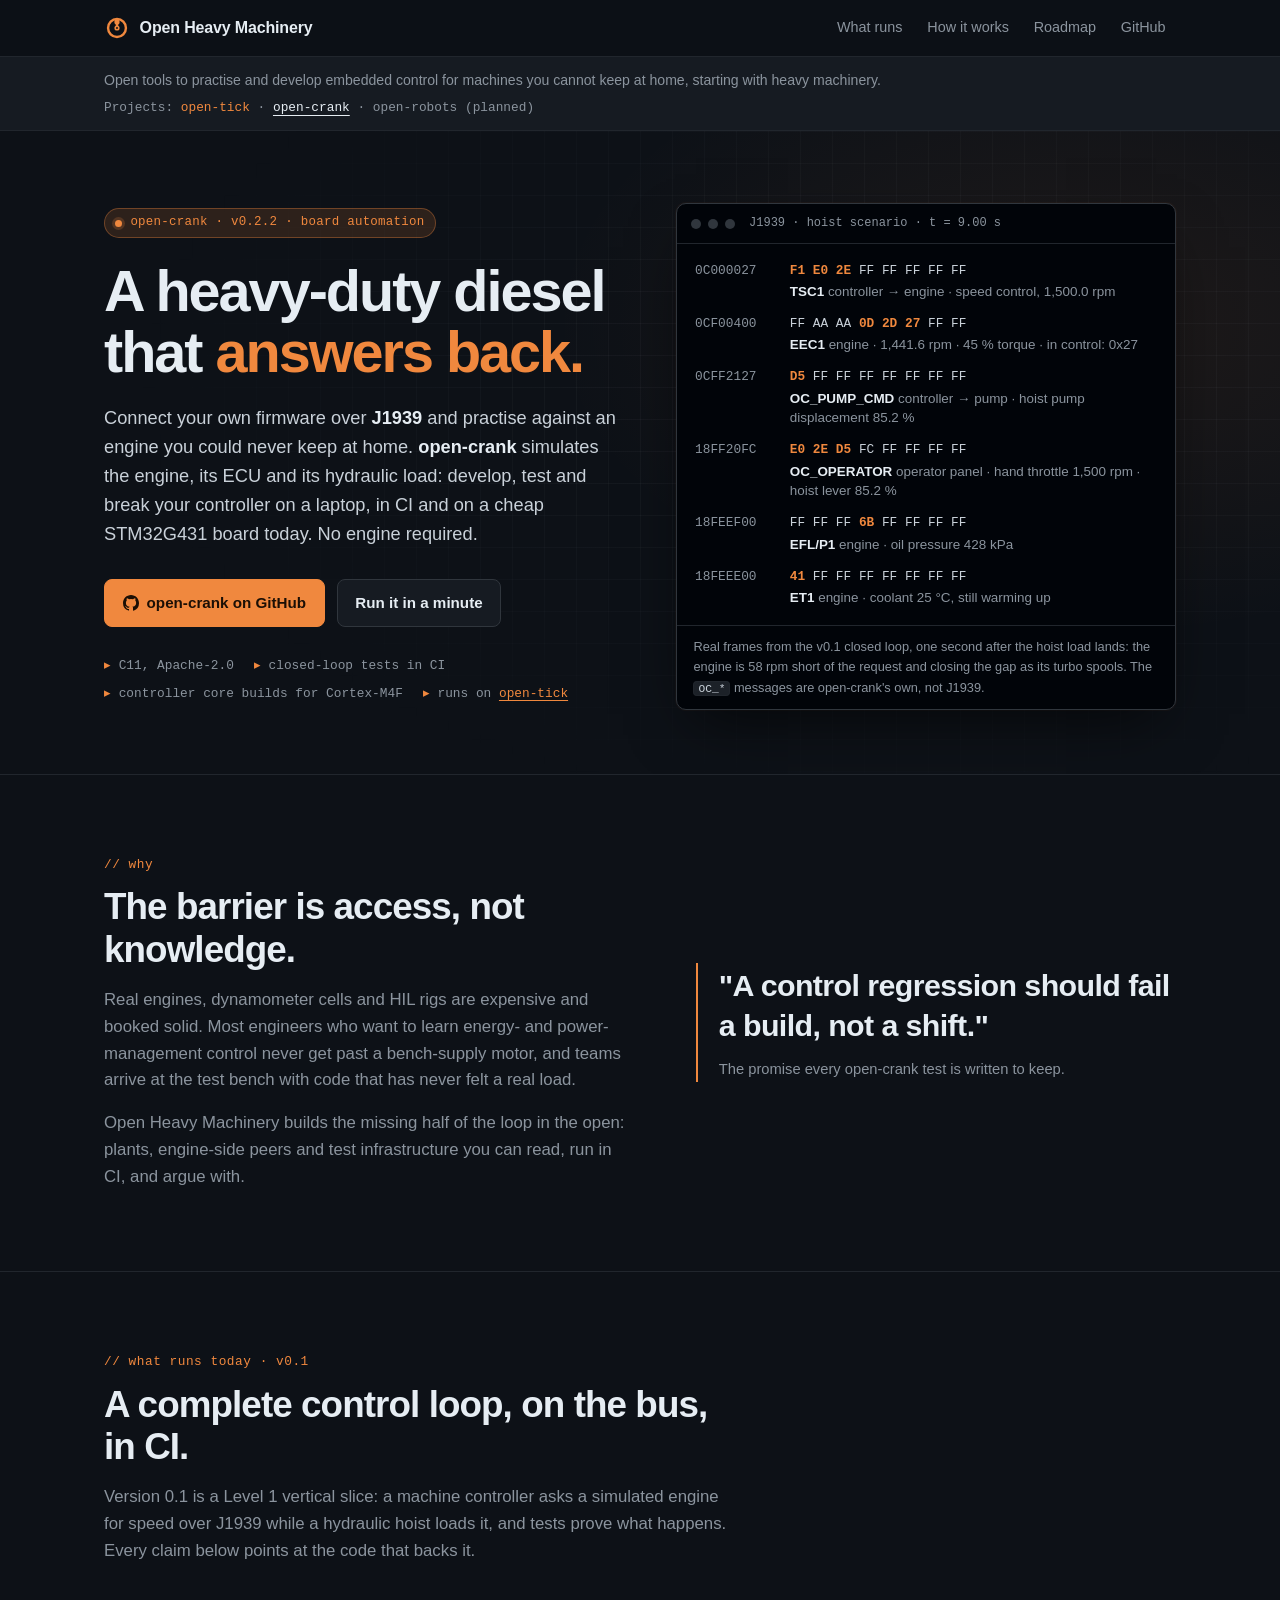
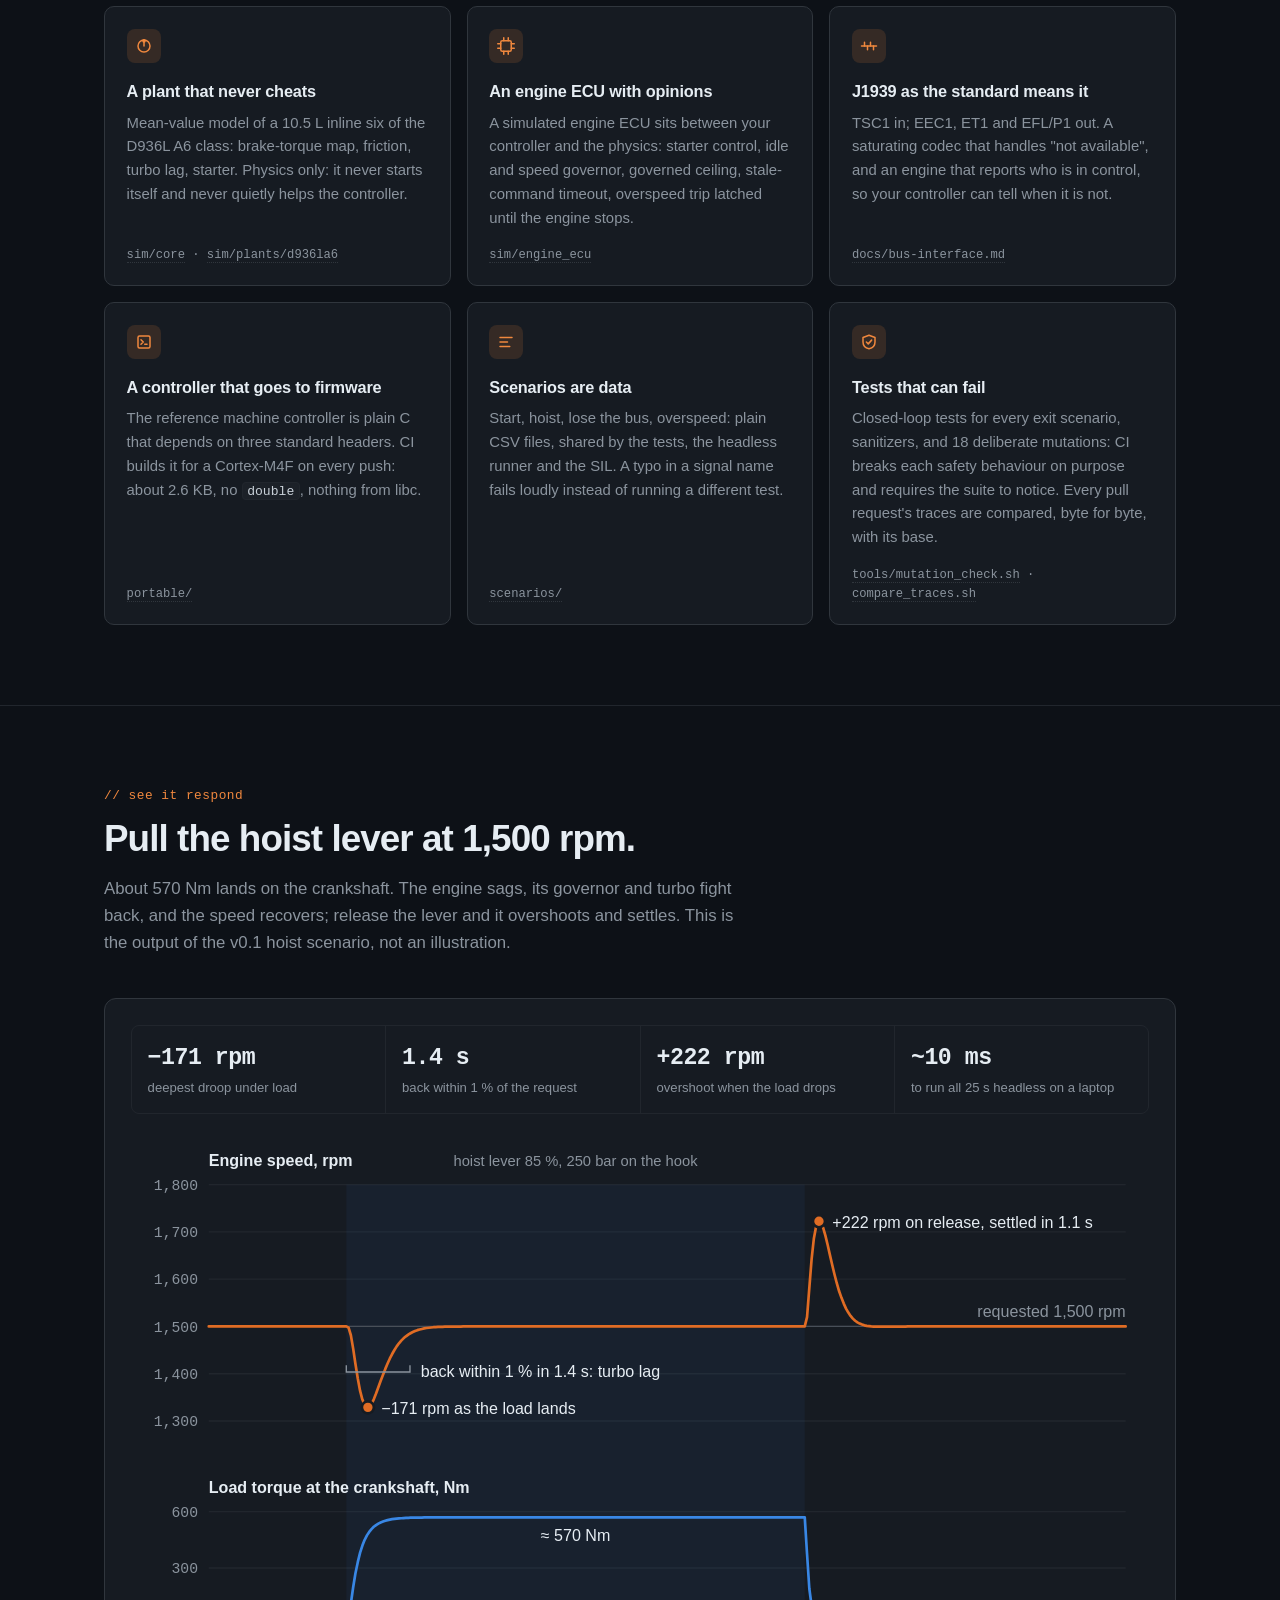
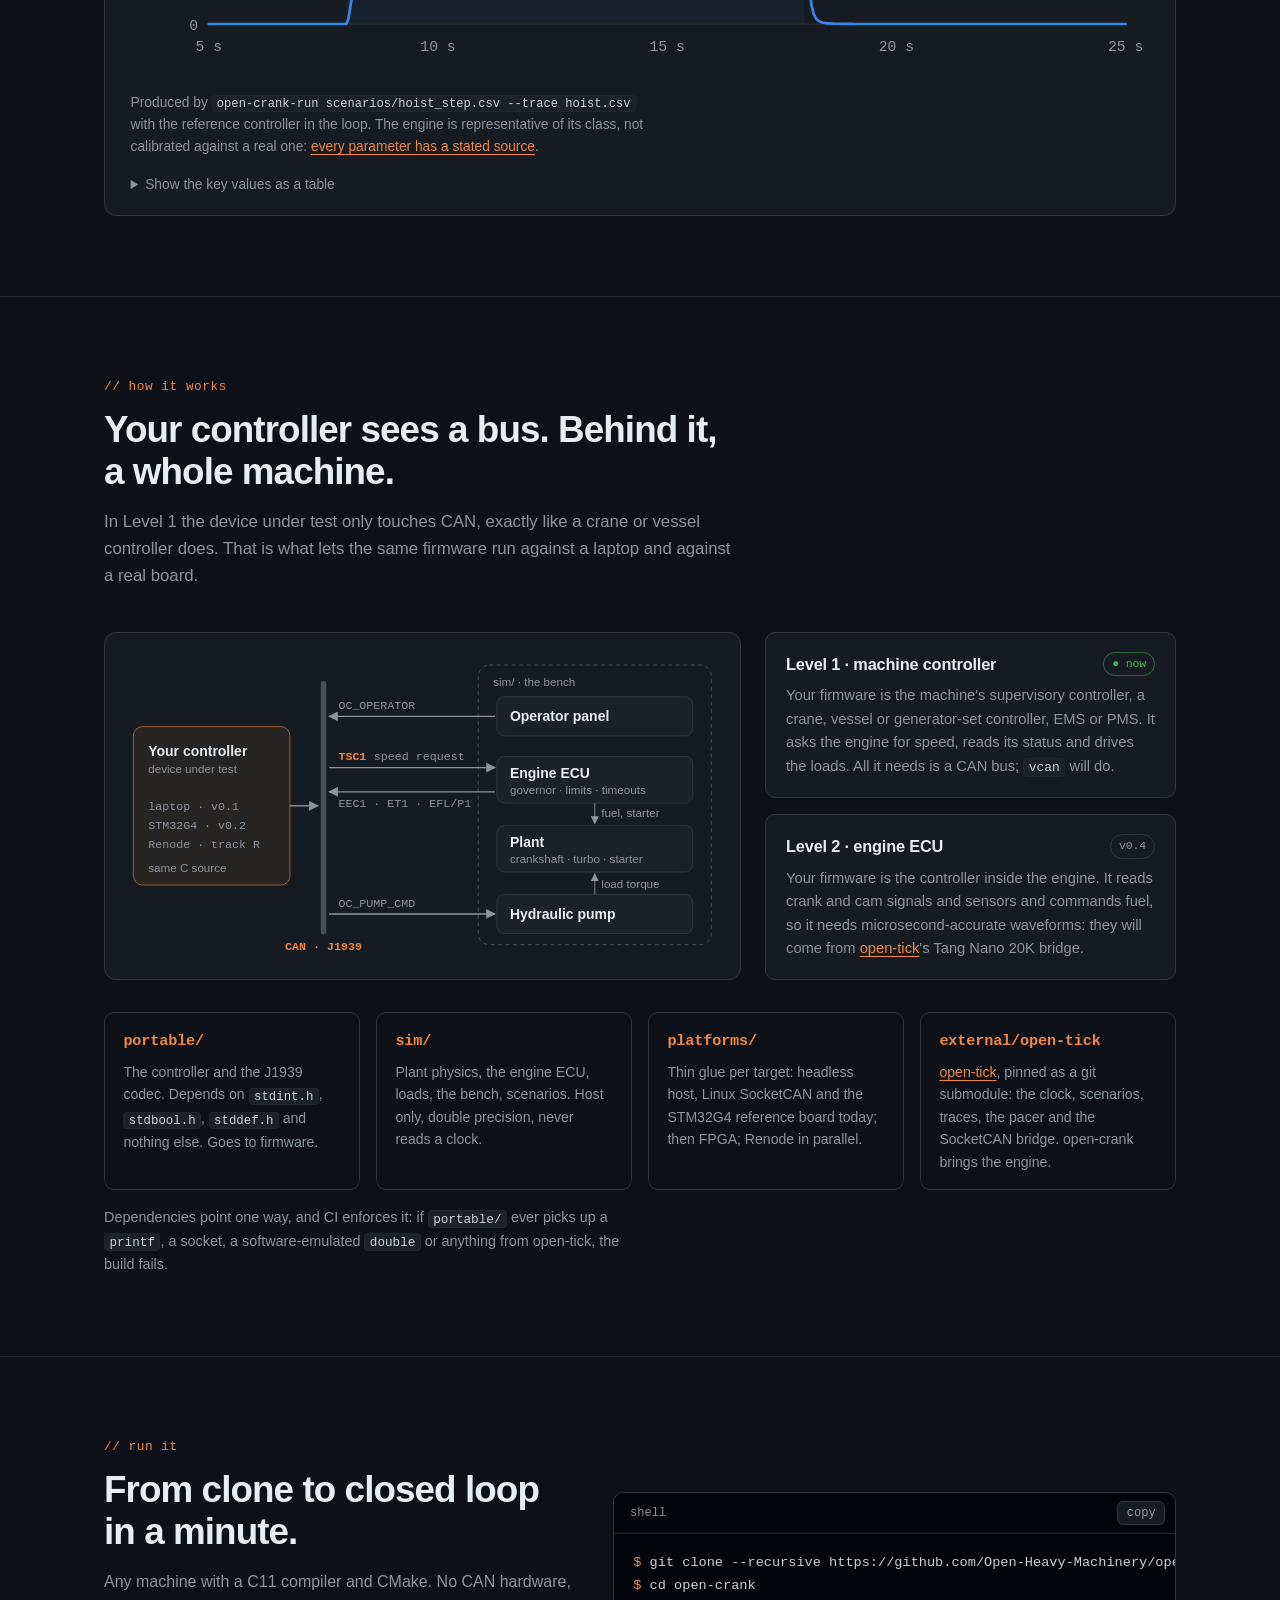
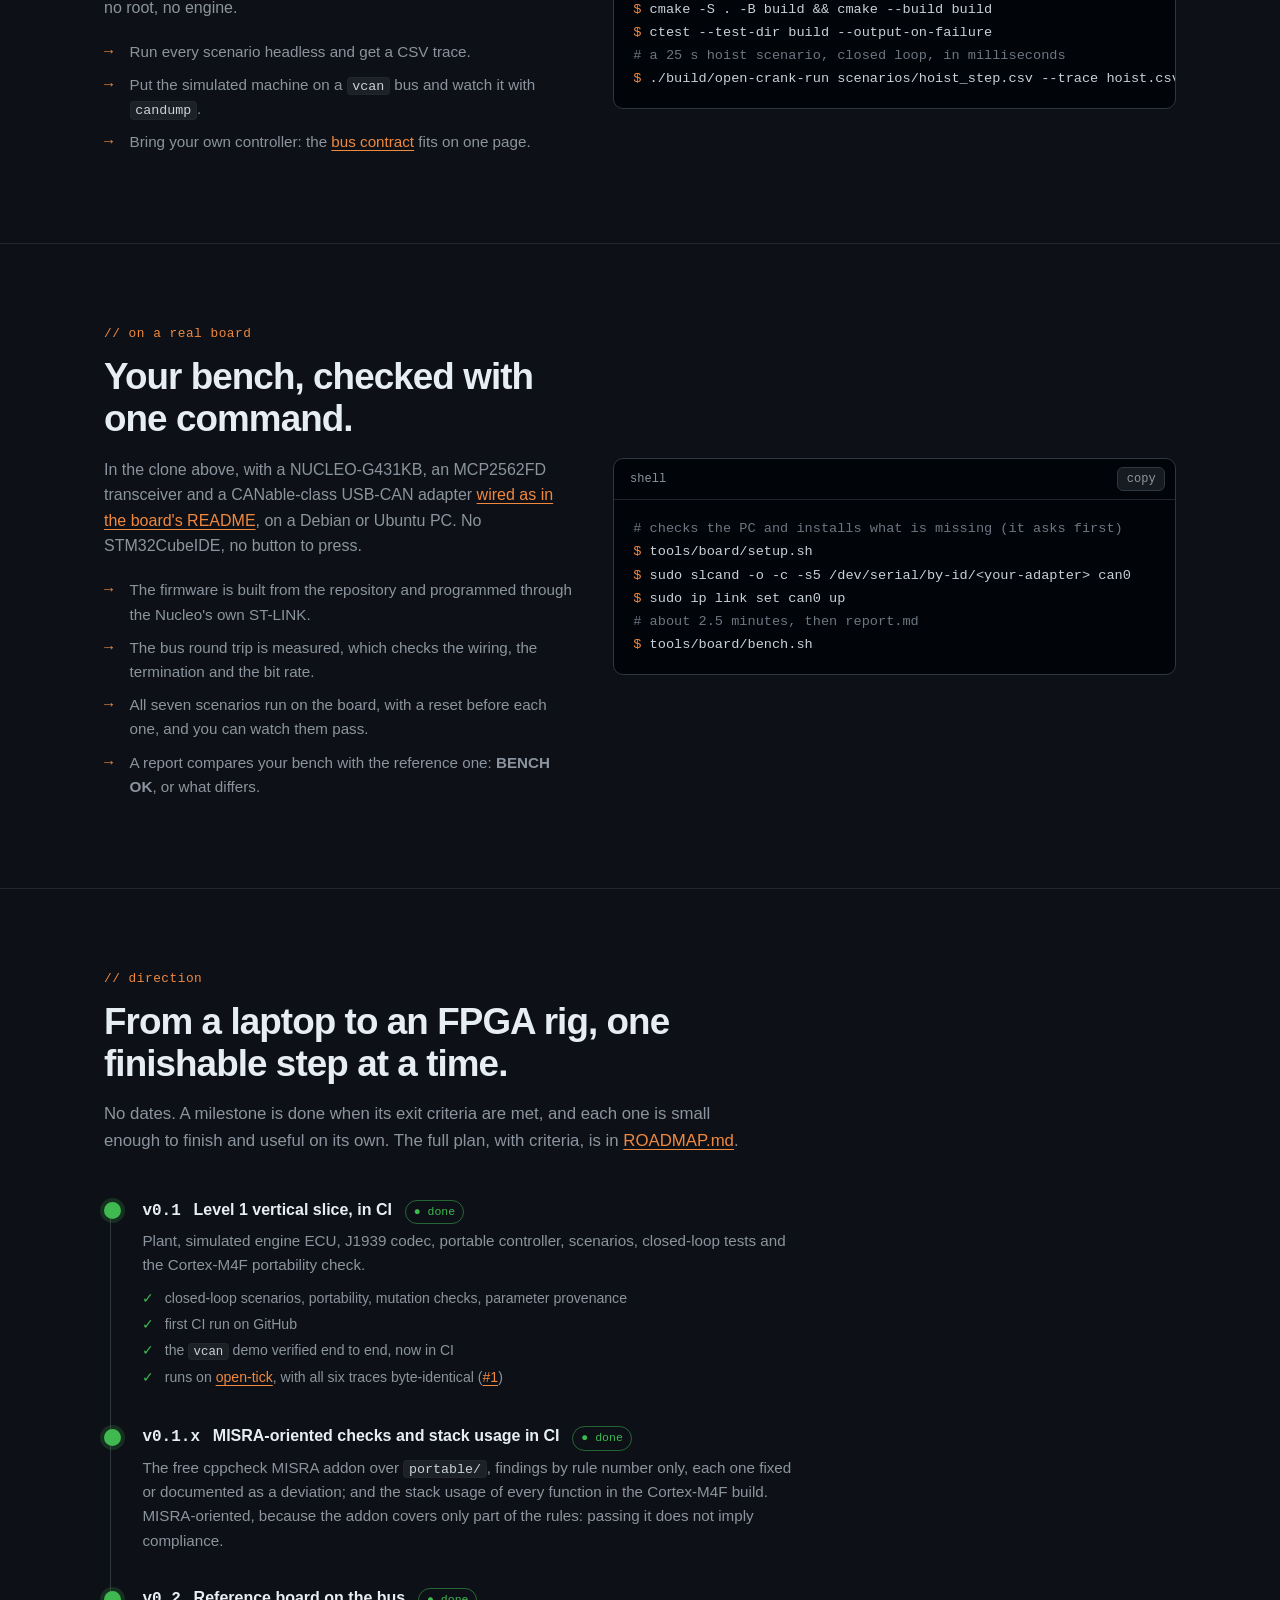
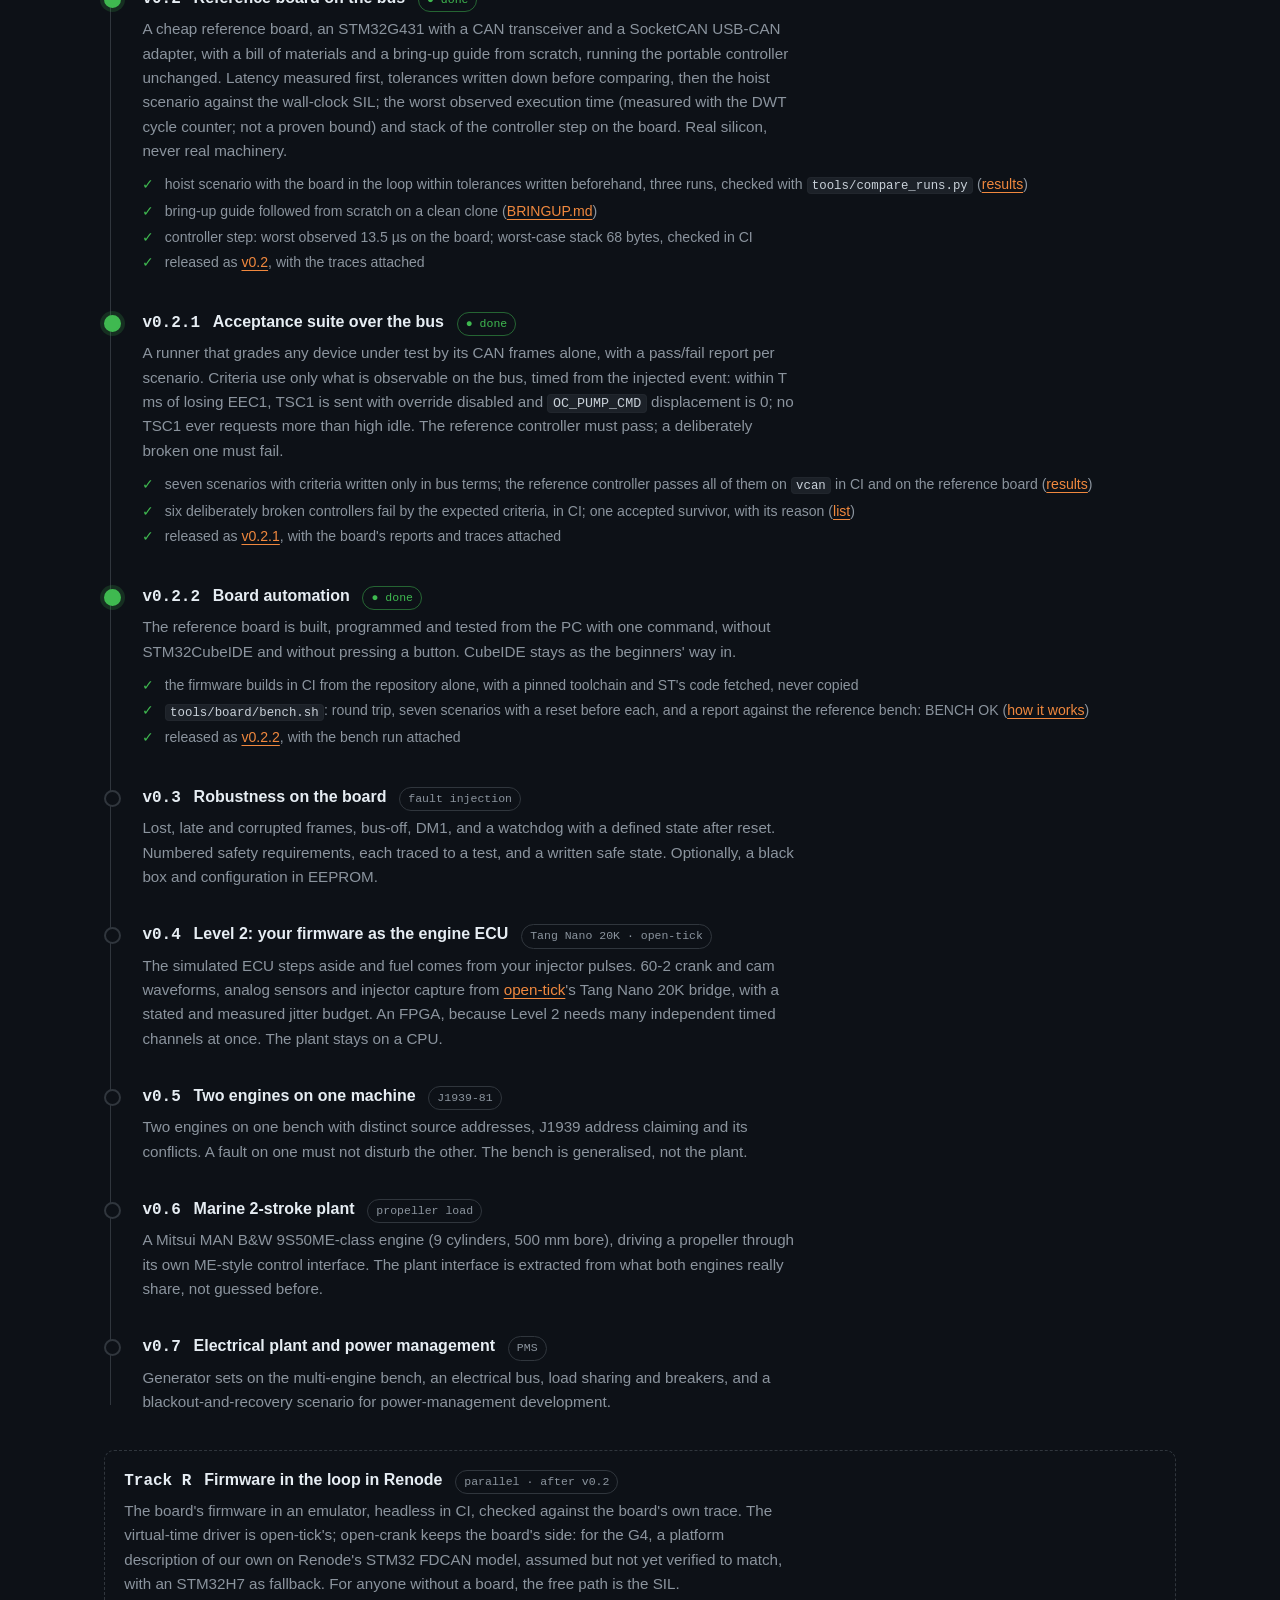
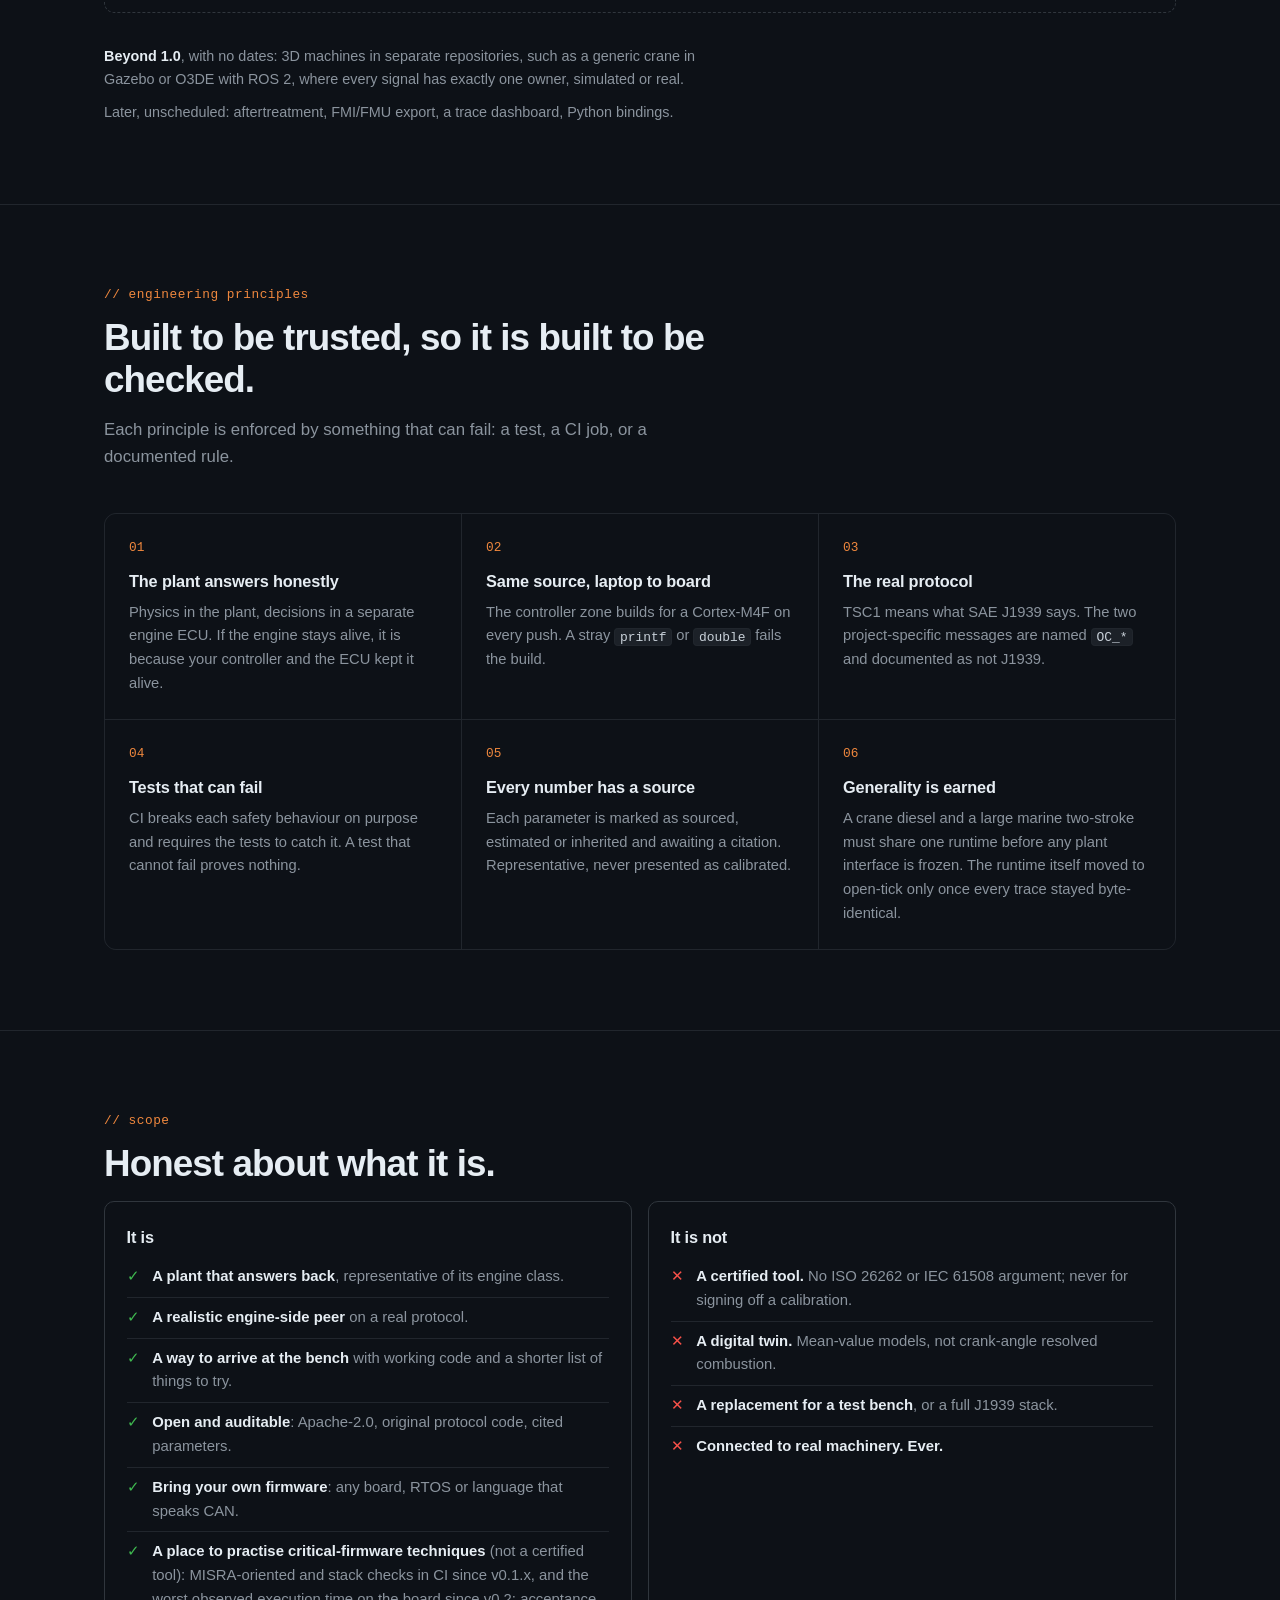
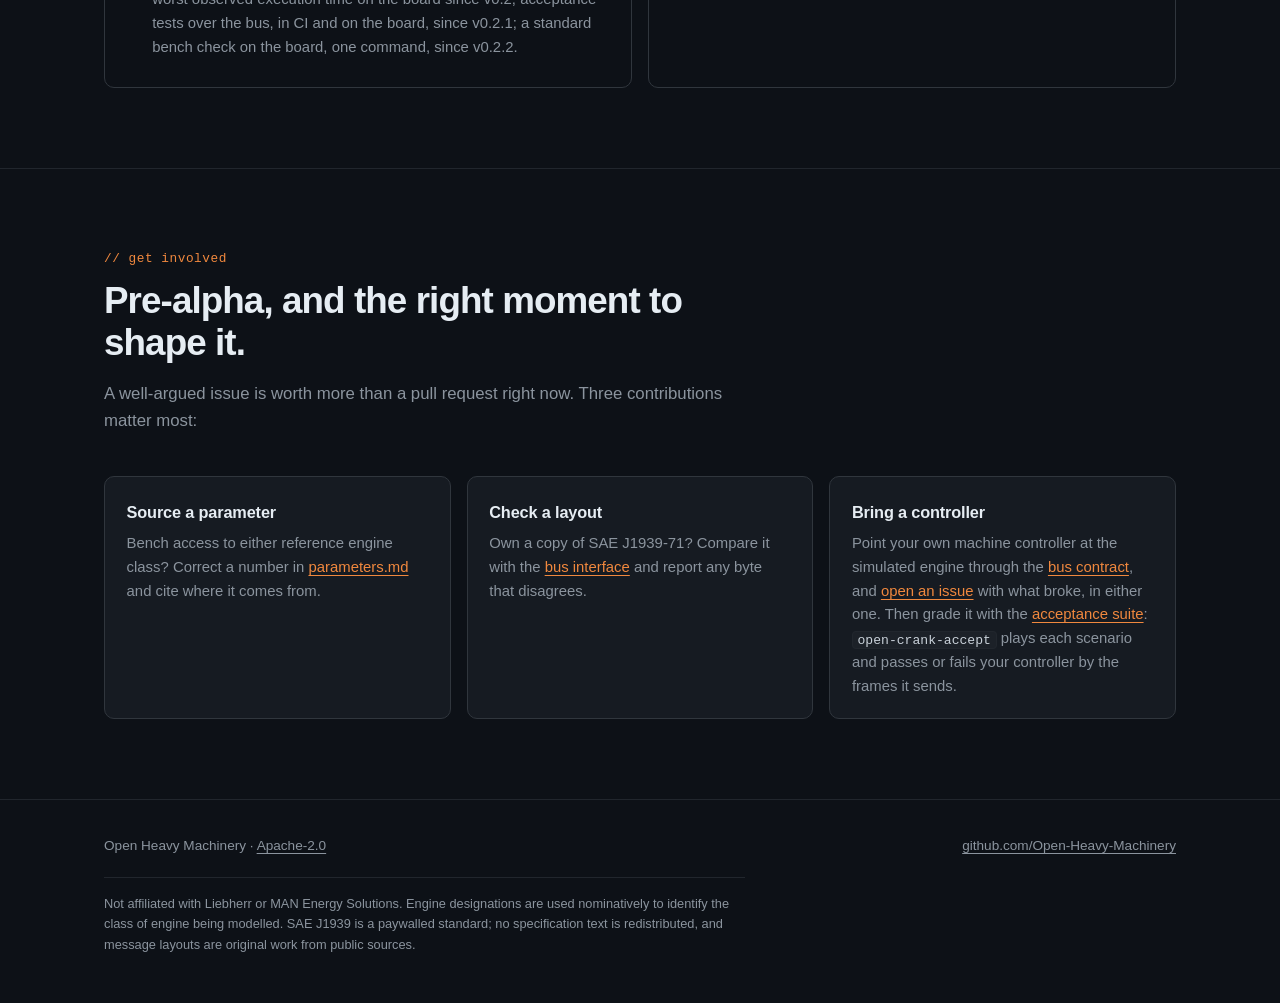
==== open-crank/index.html @ 6a983ccc "open-crank v0.2.2 done: board automation Home: open-crank at v0.2.2 in the board and the family card" ====
<!DOCTYPE html>
<html lang="en">
<head>
  <meta charset="UTF-8">
  <meta name="viewport" content="width=device-width, initial-scale=1.0">
  <meta name="color-scheme" content="dark">
  <title>open-crank · a heavy-duty diesel that answers back · Open Heavy Machinery</title>
  <meta name="description" content="open-crank is a heavy-duty diesel that answers back: connect your own firmware over J1939 and practise against an engine you could never keep at home. It runs on open-tick. Part of Open Heavy Machinery: open tools to practise and develop embedded control for machines you cannot keep at home, starting with heavy machinery.">
  <meta name="theme-color" content="#0d1117">
  <link rel="canonical" href="https://open-heavy-machinery.github.io/open-crank/">
  <link rel="icon" href="data:image/svg+xml,%3Csvg xmlns='http://www.w3.org/2000/svg' viewBox='0 0 32 32'%3E%3Crect width='32' height='32' rx='7' fill='%230d1117'/%3E%3Ccircle cx='16' cy='16' r='10' fill='none' stroke='%23f0883e' stroke-width='3'/%3E%3Ccircle cx='16' cy='9.5' r='3' fill='%23f0883e'/%3E%3Ccircle cx='16' cy='16' r='2' fill='%23f0883e'/%3E%3C/svg%3E">

  <meta property="og:type" content="website">
  <meta property="og:site_name" content="Open Heavy Machinery">
  <meta property="og:url" content="https://open-heavy-machinery.github.io/open-crank/">
  <meta property="og:title" content="open-crank: a heavy-duty diesel that answers back">
  <meta property="og:description" content="Connect your own firmware over J1939 and practise against an engine you could never keep at home. Part of Open Heavy Machinery: open tools to practise and develop embedded control for machines you cannot keep at home, starting with heavy machinery.">
  <meta property="og:image" content="https://open-heavy-machinery.github.io/open-crank/og-card.png">
  <meta property="og:image:width" content="1200">
  <meta property="og:image:height" content="630">
  <meta property="og:image:alt" content="open-crank: engine speed recovering from a hydraulic load step, with J1939 frames">
  <meta name="twitter:card" content="summary_large_image">

  <link rel="stylesheet" href="../assets/site.css">
</head>
<body>
  <a class="skip-link" href="#main">Skip to content</a>

  <header class="topbar">
    <div class="wrap">
      <a class="brand" href="../" aria-label="Open Heavy Machinery, home">
        <svg width="26" height="26" viewBox="0 0 32 32" aria-hidden="true">
          <circle cx="16" cy="16" r="11" fill="none" stroke="#f0883e" stroke-width="3"/>
          <line x1="16" y1="16" x2="16" y2="8.5" stroke="#f0883e" stroke-width="3" stroke-linecap="round"/>
          <circle cx="16" cy="8.5" r="3.2" fill="#f0883e"/>
          <circle cx="16" cy="16" r="2.2" fill="#0d1117" stroke="#f0883e" stroke-width="2"/>
        </svg>
        Open Heavy Machinery
      </a>
      <nav class="topnav" aria-label="Primary">
        <a href="#today">What runs</a>
        <a href="#how">How it works</a>
        <a href="#roadmap">Roadmap</a>
        <a class="gh" href="https://github.com/Open-Heavy-Machinery/open-crank">GitHub</a>
      </nav>
    </div>
  </header>

  <main id="main">
    <div class="org">
      <div class="wrap">
        <p>Open tools to practise and develop embedded control for machines you cannot keep at home, starting with heavy machinery.</p>
        <p class="projects">Projects: <a href="../open-tick/">open-tick</a> · <a href="./" aria-current="page">open-crank</a> · <span class="soon">open-robots (planned)</span></p>
      </div>
    </div>

    <div class="hero" id="top">
      <div class="wrap">
        <div>
          <div class="eyebrow"><span class="dot" aria-hidden="true"></span>open-crank · v0.2.2<span class="long"> · board automation</span></div>
          <h1>A heavy-duty diesel that <em>answers back.</em></h1>
          <p class="lede">
            Connect your own firmware over <strong>J1939</strong> and practise against an engine you could never keep at home. <strong>open-crank</strong> simulates the engine, its ECU and its hydraulic load: develop, test and break your controller on a laptop, in CI and on a cheap STM32G431 board today. No engine required.
          </p>
          <div class="cta">
            <a class="btn primary" href="https://github.com/Open-Heavy-Machinery/open-crank">
              <svg width="16" height="16" viewBox="0 0 16 16" aria-hidden="true" fill="currentColor"><path d="M8 0C3.58 0 0 3.58 0 8a8 8 0 0 0 5.47 7.59c.4.07.55-.17.55-.38v-1.33c-2.23.48-2.7-1.07-2.7-1.07-.36-.93-.89-1.17-.89-1.17-.73-.5.06-.49.06-.49.8.06 1.23.83 1.23.83.72 1.23 1.88.87 2.34.67.07-.52.28-.87.5-1.07-1.78-.2-3.64-.89-3.64-3.95 0-.87.31-1.59.82-2.15-.08-.2-.36-1.02.08-2.12 0 0 .67-.21 2.2.82a7.6 7.6 0 0 1 4 0c1.53-1.04 2.2-.82 2.2-.82.44 1.1.16 1.92.08 2.12.51.56.82 1.27.82 2.15 0 3.07-1.87 3.75-3.65 3.95.29.25.54.73.54 1.48v2.19c0 .21.15.46.55.38A8 8 0 0 0 16 8c0-4.42-3.58-8-8-8Z"/></svg>
              open-crank on GitHub
            </a>
            <a class="btn" href="#start">Run it in a minute</a>
          </div>
          <ul class="facts" aria-label="Key facts">
            <li>C11, Apache-2.0</li>
            <li>closed-loop tests in CI</li>
            <li>controller core builds for Cortex-M4F</li>
            <li>runs on <a href="../open-tick/">open-tick</a></li>
          </ul>
        </div>

        <figure class="term" aria-labelledby="frames-caption">
          <div class="term-bar" aria-hidden="true"><i></i><i></i><i></i><span>J1939 · hoist scenario · t = 9.00 s</span></div>
          <ol class="frames">
            <li><span class="id">0C000027</span><span class="bytes"><b>F1 E0 2E</b> FF FF FF FF FF</span><span class="msg">TSC1 <span class="dir">controller → engine</span><small>speed control, 1,500.0 rpm</small></span></li>
            <li><span class="id">0CF00400</span><span class="bytes">FF AA AA <b>0D 2D 27</b> FF FF</span><span class="msg">EEC1 <span class="dir">engine</span><small>1,441.6 rpm · 45 % torque · in control: 0x27</small></span></li>
            <li><span class="id">0CFF2127</span><span class="bytes"><b>D5</b> FF FF FF FF FF FF FF</span><span class="msg">OC_PUMP_CMD <span class="dir">controller → pump</span><small>hoist pump displacement 85.2 %</small></span></li>
            <li><span class="id">18FF20FC</span><span class="bytes"><b>E0 2E D5</b> FC FF FF FF FF</span><span class="msg">OC_OPERATOR <span class="dir">operator panel</span><small>hand throttle 1,500 rpm · hoist lever 85.2 %</small></span></li>
            <li><span class="id">18FEEF00</span><span class="bytes">FF FF FF <b>6B</b> FF FF FF FF</span><span class="msg">EFL/P1 <span class="dir">engine</span><small>oil pressure 428 kPa</small></span></li>
            <li><span class="id">18FEEE00</span><span class="bytes"><b>41</b> FF FF FF FF FF FF FF</span><span class="msg">ET1 <span class="dir">engine</span><small>coolant 25 °C, still warming up</small></span></li>
          </ol>
          <figcaption class="term-foot" id="frames-caption">Real frames from the v0.1 closed loop, one second after the hoist load lands: the engine is 58 rpm short of the request and closing the gap as its turbo spools. The <code>OC_*</code> messages are open-crank's own, not J1939.</figcaption>
        </figure>
      </div>
    </div>

    <section aria-labelledby="why-h">
      <div class="wrap why">
        <div>
          <div class="kicker">// why</div>
          <h2 id="why-h">The barrier is access, not knowledge.</h2>
          <p>Real engines, dynamometer cells and HIL rigs are expensive and booked solid. Most engineers who want to learn energy- and power-management control never get past a bench-supply motor, and teams arrive at the test bench with code that has never felt a real load.</p>
          <p>Open Heavy Machinery builds the missing half of the loop in the open: plants, engine-side peers and test infrastructure you can read, run in CI, and argue with.</p>
        </div>
        <p class="quote">"A control regression should fail a build, not a shift."<small>The promise every open-crank test is written to keep.</small></p>
      </div>
    </section>

    <section id="today" aria-labelledby="today-h">
      <div class="wrap">
        <div class="kicker">// what runs today · v0.1</div>
        <h2 id="today-h">A complete control loop, on the bus, in CI.</h2>
        <p class="intro">Version 0.1 is a Level 1 vertical slice: a machine controller asks a simulated engine for speed over J1939 while a hydraulic hoist loads it, and tests prove what happens. Every claim below points at the code that backs it.</p>
        <div class="grid">
          <article class="card">
            <div class="ico" aria-hidden="true"><svg width="18" height="18" viewBox="0 0 24 24" fill="none" stroke="currentColor" stroke-width="2" stroke-linecap="round"><circle cx="12" cy="12" r="8"/><path d="M12 12V5"/><circle cx="12" cy="5" r="1.5" fill="currentColor"/></svg></div>
            <h3>A plant that never cheats</h3>
            <p>Mean-value model of a 10.5 L inline six of the D936L A6 class: brake-torque map, friction, turbo lag, starter. Physics only: it never starts itself and never quietly helps the controller.</p>
            <div class="where"><a href="https://github.com/Open-Heavy-Machinery/open-crank/tree/main/sim/core">sim/core</a> · <a href="https://github.com/Open-Heavy-Machinery/open-crank/tree/main/sim/plants/d936la6">sim/plants/d936la6</a></div>
          </article>
          <article class="card">
            <div class="ico" aria-hidden="true"><svg width="18" height="18" viewBox="0 0 24 24" fill="none" stroke="currentColor" stroke-width="2" stroke-linecap="round"><rect x="5" y="5" width="14" height="14" rx="2"/><path d="M9 1v4M15 1v4M9 19v4M15 19v4M1 9h4M1 15h4M19 9h4M19 15h4"/></svg></div>
            <h3>An engine ECU with opinions</h3>
            <p>A simulated engine ECU sits between your controller and the physics: starter control, idle and speed governor, governed ceiling, stale-command timeout, overspeed trip latched until the engine stops.</p>
            <div class="where"><a href="https://github.com/Open-Heavy-Machinery/open-crank/tree/main/sim/engine_ecu">sim/engine_ecu</a></div>
          </article>
          <article class="card">
            <div class="ico" aria-hidden="true"><svg width="18" height="18" viewBox="0 0 24 24" fill="none" stroke="currentColor" stroke-width="2" stroke-linecap="round"><path d="M2 12h20"/><path d="M6 12V7M10 12v5M14 12V7M18 12v5"/></svg></div>
            <h3>J1939 as the standard means it</h3>
            <p>TSC1 in; EEC1, ET1 and EFL/P1 out. A saturating codec that handles "not available", and an engine that reports who is in control, so your controller can tell when it is not.</p>
            <div class="where"><a href="https://github.com/Open-Heavy-Machinery/open-crank/blob/main/docs/bus-interface.md">docs/bus-interface.md</a></div>
          </article>
          <article class="card">
            <div class="ico" aria-hidden="true"><svg width="18" height="18" viewBox="0 0 24 24" fill="none" stroke="currentColor" stroke-width="2" stroke-linecap="round" stroke-linejoin="round"><rect x="4" y="4" width="16" height="16" rx="2"/><path d="M8 9l3 3-3 3M13 15h3"/></svg></div>
            <h3>A controller that goes to firmware</h3>
            <p>The reference machine controller is plain C that depends on three standard headers. CI builds it for a Cortex-M4F on every push: about 2.6 KB, no <code>double</code>, nothing from libc.</p>
            <div class="where"><a href="https://github.com/Open-Heavy-Machinery/open-crank/tree/main/portable">portable/</a></div>
          </article>
          <article class="card">
            <div class="ico" aria-hidden="true"><svg width="18" height="18" viewBox="0 0 24 24" fill="none" stroke="currentColor" stroke-width="2" stroke-linecap="round"><path d="M4 6h16M4 12h10M4 18h13"/></svg></div>
            <h3>Scenarios are data</h3>
            <p>Start, hoist, lose the bus, overspeed: plain CSV files, shared by the tests, the headless runner and the SIL. A typo in a signal name fails loudly instead of running a different test.</p>
            <div class="where"><a href="https://github.com/Open-Heavy-Machinery/open-crank/tree/main/scenarios">scenarios/</a></div>
          </article>
          <article class="card">
            <div class="ico" aria-hidden="true"><svg width="18" height="18" viewBox="0 0 24 24" fill="none" stroke="currentColor" stroke-width="2" stroke-linecap="round" stroke-linejoin="round"><path d="M12 3l8 3v6c0 4.5-3.4 8-8 9-4.6-1-8-4.5-8-9V6z"/><path d="M8.5 12l2.5 2.5 4.5-5"/></svg></div>
            <h3>Tests that can fail</h3>
            <p>Closed-loop tests for every exit scenario, sanitizers, and 18 deliberate mutations: CI breaks each safety behaviour on purpose and requires the suite to notice. Every pull request's traces are compared, byte for byte, with its base.</p>
            <div class="where"><a href="https://github.com/Open-Heavy-Machinery/open-crank/blob/main/tools/mutation_check.sh">tools/mutation_check.sh</a> · <a href="https://github.com/Open-Heavy-Machinery/open-crank/blob/main/tools/compare_traces.sh">compare_traces.sh</a></div>
          </article>
        </div>
      </div>
    </section>

    <section aria-labelledby="respond-h">
      <div class="wrap">
        <div class="kicker">// see it respond</div>
        <h2 id="respond-h">Pull the hoist lever at 1,500 rpm.</h2>
        <p class="intro">About 570 Nm lands on the crankshaft. The engine sags, its governor and turbo fight back, and the speed recovers; release the lever and it overshoots and settles. This is the output of the v0.1 hoist scenario, not an illustration.</p>
        <div class="figure">
          <div class="stats">
            <div class="stat"><div class="value">−171 rpm</div><div class="label">deepest droop under load</div></div>
            <div class="stat"><div class="value">1.4 s</div><div class="label">back within 1 % of the request</div></div>
            <div class="stat"><div class="value">+222 rpm</div><div class="label">overshoot when the load drops</div></div>
            <div class="stat"><div class="value">~10 ms</div><div class="label">to run all 25 s headless on a laptop</div></div>
          </div>
          <p class="scroll-hint" aria-hidden="true">Swipe the chart sideways to see all of it.</p>
          <div class="chart" id="chart">
            <svg class="chart-svg" viewBox="0 0 760 400" role="img" aria-labelledby="chart-title chart-desc">
            <title id="chart-title">Engine speed and load torque during a hydraulic load step</title>
            <desc id="chart-desc">At 8 s the hoist takes about 570 Nm. Speed drops from 1500 to 1329 rpm, is back within 1 % 1.4 s after the step, and holds 1500 rpm. At 18 s the load is released: speed overshoots to 1722 rpm and is back within 1 % after 1.1 s.</desc>
            <line class="grid" x1="58" x2="742" y1="210.4" y2="210.4"/>
            <text class="tick" x="50" y="214.4" text-anchor="end">1,300</text>
            <line class="grid" x1="58" x2="742" y1="175.1" y2="175.1"/>
            <text class="tick" x="50" y="179.1" text-anchor="end">1,400</text>
            <line class="grid" x1="58" x2="742" y1="139.8" y2="139.8"/>
            <text class="tick" x="50" y="143.8" text-anchor="end">1,500</text>
            <line class="grid" x1="58" x2="742" y1="104.5" y2="104.5"/>
            <text class="tick" x="50" y="108.5" text-anchor="end">1,600</text>
            <line class="grid" x1="58" x2="742" y1="69.3" y2="69.3"/>
            <text class="tick" x="50" y="73.3" text-anchor="end">1,700</text>
            <line class="grid" x1="58" x2="742" y1="34.0" y2="34.0"/>
            <text class="tick" x="50" y="38.0" text-anchor="end">1,800</text>
            <line class="grid" x1="58" x2="742" y1="362.0" y2="362.0"/>
            <text class="tick" x="50" y="366.0" text-anchor="end">0</text>
            <line class="grid" x1="58" x2="742" y1="320.0" y2="320.0"/>
            <text class="tick" x="50" y="324.0" text-anchor="end">300</text>
            <line class="grid" x1="58" x2="742" y1="278.0" y2="278.0"/>
            <text class="tick" x="50" y="282.0" text-anchor="end">600</text>
            <text class="tick" x="58.0" y="382" text-anchor="middle">5 s</text>
            <text class="tick" x="229.0" y="382" text-anchor="middle">10 s</text>
            <text class="tick" x="400.0" y="382" text-anchor="middle">15 s</text>
            <text class="tick" x="571.0" y="382" text-anchor="middle">20 s</text>
            <text class="tick" x="742.0" y="382" text-anchor="middle">25 s</text>
            <rect class="band" x="160.6" y="34" width="342.0" height="328"/>
            <text class="panel-title" x="58" y="20">Engine speed, rpm</text>
            <text class="panel-title" x="58" y="264">Load torque at the crankshaft, Nm</text>
            <text class="band-label" x="331.6" y="20" text-anchor="middle">hoist lever 85 %, 250 bar on the hook</text>
            <line class="ref" x1="58" x2="742" y1="139.8" y2="139.8"/>
            <path class="line line-speed" d="M58.0,139.8 L59.7,139.8 L61.4,139.8 L63.1,139.8 L64.8,139.8 L66.5,139.8 L68.3,139.8 L70.0,139.8 L71.7,139.8 L73.4,139.8 L75.1,139.8 L76.8,139.8 L78.5,139.8 L80.2,139.8 L81.9,139.8 L83.7,139.8 L85.4,139.8 L87.1,139.8 L88.8,139.8 L90.5,139.8 L92.2,139.8 L93.9,139.8 L95.6,139.8 L97.3,139.8 L99.0,139.8 L100.8,139.8 L102.5,139.8 L104.2,139.8 L105.9,139.8 L107.6,139.8 L109.3,139.8 L111.0,139.8 L112.7,139.8 L114.4,139.8 L116.1,139.8 L117.8,139.8 L119.6,139.8 L121.3,139.8 L123.0,139.8 L124.7,139.8 L126.4,139.8 L128.1,139.8 L129.8,139.8 L131.5,139.8 L133.2,139.8 L134.9,139.8 L136.7,139.8 L138.4,139.8 L140.1,139.8 L141.8,139.8 L143.5,139.8 L145.2,139.8 L146.9,139.8 L148.6,139.8 L150.3,139.8 L152.1,139.8 L153.8,139.8 L155.5,139.8 L157.2,139.8 L158.9,139.8 L160.6,139.8 L162.3,140.7 L164.0,146.4 L165.7,156.2 L167.4,167.7 L169.2,178.8 L170.9,187.9 L172.6,194.4 L174.3,198.4 L176.0,200.1 L177.7,199.8 L179.4,197.7 L181.1,194.2 L182.8,189.9 L184.5,185.2 L186.2,180.5 L188.0,175.9 L189.7,171.5 L191.4,167.5 L193.1,163.7 L194.8,160.4 L196.5,157.4 L198.2,154.7 L199.9,152.4 L201.6,150.4 L203.3,148.7 L205.1,147.2 L206.8,145.9 L208.5,144.9 L210.2,144.0 L211.9,143.2 L213.6,142.6 L215.3,142.1 L217.0,141.7 L218.7,141.3 L220.4,141.0 L222.2,140.8 L223.9,140.6 L225.6,140.4 L227.3,140.3 L229.0,140.2 L230.7,140.1 L232.4,140.1 L234.1,140.0 L235.8,140.0 L237.6,139.9 L239.3,139.9 L241.0,139.9 L242.7,139.9 L244.4,139.9 L246.1,139.9 L247.8,139.8 L249.5,139.8 L251.2,139.8 L252.9,139.8 L254.6,139.8 L256.4,139.8 L258.1,139.8 L259.8,139.8 L261.5,139.8 L263.2,139.8 L264.9,139.8 L266.6,139.8 L268.3,139.8 L270.0,139.8 L271.8,139.8 L273.5,139.8 L275.2,139.8 L276.9,139.8 L278.6,139.8 L280.3,139.8 L282.0,139.8 L283.7,139.8 L285.4,139.8 L287.1,139.8 L288.9,139.8 L290.6,139.8 L292.3,139.8 L294.0,139.8 L295.7,139.8 L297.4,139.8 L299.1,139.8 L300.8,139.8 L302.5,139.8 L304.2,139.8 L305.9,139.8 L307.7,139.8 L309.4,139.8 L311.1,139.8 L312.8,139.8 L314.5,139.8 L316.2,139.8 L317.9,139.8 L319.6,139.8 L321.3,139.8 L323.1,139.8 L324.8,139.8 L326.5,139.8 L328.2,139.8 L329.9,139.8 L331.6,139.8 L333.3,139.8 L335.0,139.8 L336.7,139.8 L338.4,139.8 L340.1,139.8 L341.9,139.8 L343.6,139.8 L345.3,139.8 L347.0,139.8 L348.7,139.8 L350.4,139.8 L352.1,139.8 L353.8,139.8 L355.5,139.8 L357.2,139.8 L359.0,139.8 L360.7,139.8 L362.4,139.8 L364.1,139.8 L365.8,139.8 L367.5,139.8 L369.2,139.8 L370.9,139.8 L372.6,139.8 L374.4,139.8 L376.1,139.8 L377.8,139.8 L379.5,139.8 L381.2,139.8 L382.9,139.8 L384.6,139.8 L386.3,139.8 L388.0,139.8 L389.7,139.8 L391.4,139.8 L393.2,139.8 L394.9,139.8 L396.6,139.8 L398.3,139.8 L400.0,139.8 L401.7,139.8 L403.4,139.8 L405.1,139.8 L406.8,139.8 L408.5,139.8 L410.3,139.8 L412.0,139.8 L413.7,139.8 L415.4,139.8 L417.1,139.8 L418.8,139.8 L420.5,139.8 L422.2,139.8 L423.9,139.8 L425.6,139.8 L427.4,139.8 L429.1,139.8 L430.8,139.8 L432.5,139.8 L434.2,139.8 L435.9,139.8 L437.6,139.8 L439.3,139.8 L441.0,139.8 L442.8,139.8 L444.5,139.8 L446.2,139.8 L447.9,139.8 L449.6,139.8 L451.3,139.8 L453.0,139.8 L454.7,139.8 L456.4,139.8 L458.1,139.8 L459.9,139.8 L461.6,139.8 L463.3,139.8 L465.0,139.8 L466.7,139.8 L468.4,139.8 L470.1,139.8 L471.8,139.8 L473.5,139.8 L475.2,139.8 L477.0,139.8 L478.7,139.8 L480.4,139.8 L482.1,139.8 L483.8,139.8 L485.5,139.8 L487.2,139.8 L488.9,139.8 L490.6,139.8 L492.3,139.8 L494.0,139.8 L495.8,139.8 L497.5,139.8 L499.2,139.8 L500.9,139.8 L502.6,139.8 L504.3,132.9 L506.0,111.3 L507.7,89.8 L509.4,74.2 L511.1,65.0 L512.9,61.5 L514.6,62.3 L516.3,66.2 L518.0,72.1 L519.7,79.1 L521.4,86.6 L523.1,94.0 L524.8,101.1 L526.5,107.6 L528.2,113.4 L530.0,118.5 L531.7,122.8 L533.4,126.5 L535.1,129.5 L536.8,132.0 L538.5,134.0 L540.2,135.6 L541.9,136.8 L543.6,137.7 L545.4,138.4 L547.1,139.0 L548.8,139.4 L550.5,139.6 L552.2,139.8 L553.9,139.9 L555.6,140.0 L557.3,140.0 L559.0,140.0 L560.7,140.0 L562.5,140.0 L564.2,140.0 L565.9,140.0 L567.6,140.0 L569.3,139.9 L571.0,139.9 L572.7,139.9 L574.4,139.9 L576.1,139.9 L577.8,139.9 L579.5,139.8 L581.3,139.8 L583.0,139.8 L584.7,139.8 L586.4,139.8 L588.1,139.8 L589.8,139.8 L591.5,139.8 L593.2,139.8 L594.9,139.8 L596.6,139.8 L598.4,139.8 L600.1,139.8 L601.8,139.8 L603.5,139.8 L605.2,139.8 L606.9,139.8 L608.6,139.8 L610.3,139.8 L612.0,139.8 L613.8,139.8 L615.5,139.8 L617.2,139.8 L618.9,139.8 L620.6,139.8 L622.3,139.8 L624.0,139.8 L625.7,139.8 L627.4,139.8 L629.1,139.8 L630.9,139.8 L632.6,139.8 L634.3,139.8 L636.0,139.8 L637.7,139.8 L639.4,139.8 L641.1,139.8 L642.8,139.8 L644.5,139.8 L646.2,139.8 L648.0,139.8 L649.7,139.8 L651.4,139.8 L653.1,139.8 L654.8,139.8 L656.5,139.8 L658.2,139.8 L659.9,139.8 L661.6,139.8 L663.3,139.8 L665.0,139.8 L666.8,139.8 L668.5,139.8 L670.2,139.8 L671.9,139.8 L673.6,139.8 L675.3,139.8 L677.0,139.8 L678.7,139.8 L680.4,139.8 L682.1,139.8 L683.9,139.8 L685.6,139.8 L687.3,139.8 L689.0,139.8 L690.7,139.8 L692.4,139.8 L694.1,139.8 L695.8,139.8 L697.5,139.8 L699.2,139.8 L701.0,139.8 L702.7,139.8 L704.4,139.8 L706.1,139.8 L707.8,139.8 L709.5,139.8 L711.2,139.8 L712.9,139.8 L714.6,139.8 L716.4,139.8 L718.1,139.8 L719.8,139.8 L721.5,139.8 L723.2,139.8 L724.9,139.8 L726.6,139.8 L728.3,139.8 L730.0,139.8 L731.7,139.8 L733.5,139.8 L735.2,139.8 L736.9,139.8 L738.6,139.8 L740.3,139.8 L742.0,139.8"/>
            <path class="line line-load" d="M58.0,361.8 L59.7,361.8 L61.4,361.8 L63.1,361.8 L64.8,361.8 L66.5,361.8 L68.3,361.8 L70.0,361.8 L71.7,361.8 L73.4,361.8 L75.1,361.8 L76.8,361.8 L78.5,361.8 L80.2,361.8 L81.9,361.8 L83.7,361.8 L85.4,361.8 L87.1,361.8 L88.8,361.8 L90.5,361.8 L92.2,361.8 L93.9,361.8 L95.6,361.8 L97.3,361.8 L99.0,361.8 L100.8,361.8 L102.5,361.8 L104.2,361.8 L105.9,361.8 L107.6,361.8 L109.3,361.8 L111.0,361.8 L112.7,361.8 L114.4,361.8 L116.1,361.8 L117.8,361.8 L119.6,361.8 L121.3,361.8 L123.0,361.8 L124.7,361.8 L126.4,361.8 L128.1,361.8 L129.8,361.8 L131.5,361.8 L133.2,361.8 L134.9,361.8 L136.7,361.8 L138.4,361.8 L140.1,361.8 L141.8,361.8 L143.5,361.8 L145.2,361.8 L146.9,361.8 L148.6,361.8 L150.3,361.8 L152.1,361.8 L153.8,361.8 L155.5,361.8 L157.2,361.8 L158.9,361.8 L160.6,361.8 L162.3,357.7 L164.0,346.5 L165.7,334.6 L167.4,324.1 L169.2,315.5 L170.9,308.6 L172.6,303.3 L174.3,299.0 L176.0,295.7 L177.7,293.1 L179.4,291.0 L181.1,289.3 L182.8,288.0 L184.5,286.9 L186.2,286.1 L188.0,285.4 L189.7,284.8 L191.4,284.3 L193.1,283.9 L194.8,283.6 L196.5,283.4 L198.2,283.2 L199.9,283.0 L201.6,282.9 L203.3,282.8 L205.1,282.7 L206.8,282.6 L208.5,282.5 L210.2,282.5 L211.9,282.4 L213.6,282.4 L215.3,282.4 L217.0,282.4 L218.7,282.3 L220.4,282.3 L222.2,282.3 L223.9,282.3 L225.6,282.3 L227.3,282.3 L229.0,282.3 L230.7,282.3 L232.4,282.3 L234.1,282.3 L235.8,282.3 L237.6,282.3 L239.3,282.3 L241.0,282.3 L242.7,282.3 L244.4,282.3 L246.1,282.3 L247.8,282.3 L249.5,282.3 L251.2,282.3 L252.9,282.3 L254.6,282.3 L256.4,282.3 L258.1,282.3 L259.8,282.3 L261.5,282.3 L263.2,282.3 L264.9,282.3 L266.6,282.3 L268.3,282.3 L270.0,282.3 L271.8,282.3 L273.5,282.3 L275.2,282.3 L276.9,282.3 L278.6,282.3 L280.3,282.3 L282.0,282.3 L283.7,282.3 L285.4,282.3 L287.1,282.3 L288.9,282.3 L290.6,282.3 L292.3,282.3 L294.0,282.3 L295.7,282.3 L297.4,282.3 L299.1,282.3 L300.8,282.3 L302.5,282.3 L304.2,282.3 L305.9,282.3 L307.7,282.3 L309.4,282.3 L311.1,282.3 L312.8,282.3 L314.5,282.3 L316.2,282.3 L317.9,282.3 L319.6,282.3 L321.3,282.3 L323.1,282.3 L324.8,282.3 L326.5,282.3 L328.2,282.3 L329.9,282.3 L331.6,282.3 L333.3,282.3 L335.0,282.3 L336.7,282.3 L338.4,282.3 L340.1,282.3 L341.9,282.3 L343.6,282.3 L345.3,282.3 L347.0,282.3 L348.7,282.3 L350.4,282.3 L352.1,282.3 L353.8,282.3 L355.5,282.3 L357.2,282.3 L359.0,282.3 L360.7,282.3 L362.4,282.3 L364.1,282.3 L365.8,282.3 L367.5,282.3 L369.2,282.3 L370.9,282.3 L372.6,282.3 L374.4,282.3 L376.1,282.3 L377.8,282.3 L379.5,282.3 L381.2,282.3 L382.9,282.3 L384.6,282.3 L386.3,282.3 L388.0,282.3 L389.7,282.3 L391.4,282.3 L393.2,282.3 L394.9,282.3 L396.6,282.3 L398.3,282.3 L400.0,282.3 L401.7,282.3 L403.4,282.3 L405.1,282.3 L406.8,282.3 L408.5,282.3 L410.3,282.3 L412.0,282.3 L413.7,282.3 L415.4,282.3 L417.1,282.3 L418.8,282.3 L420.5,282.3 L422.2,282.3 L423.9,282.3 L425.6,282.3 L427.4,282.3 L429.1,282.3 L430.8,282.3 L432.5,282.3 L434.2,282.3 L435.9,282.3 L437.6,282.3 L439.3,282.3 L441.0,282.3 L442.8,282.3 L444.5,282.3 L446.2,282.3 L447.9,282.3 L449.6,282.3 L451.3,282.3 L453.0,282.3 L454.7,282.3 L456.4,282.3 L458.1,282.3 L459.9,282.3 L461.6,282.3 L463.3,282.3 L465.0,282.3 L466.7,282.3 L468.4,282.3 L470.1,282.3 L471.8,282.3 L473.5,282.3 L475.2,282.3 L477.0,282.3 L478.7,282.3 L480.4,282.3 L482.1,282.3 L483.8,282.3 L485.5,282.3 L487.2,282.3 L488.9,282.3 L490.6,282.3 L492.3,282.3 L494.0,282.3 L495.8,282.3 L497.5,282.3 L499.2,282.3 L500.9,282.3 L502.6,282.3 L504.3,309.4 L506.0,335.3 L507.7,348.2 L509.4,354.6 L511.1,357.8 L512.9,359.5 L514.6,360.4 L516.3,360.9 L518.0,361.1 L519.7,361.3 L521.4,361.4 L523.1,361.5 L524.8,361.6 L526.5,361.6 L528.2,361.6 L530.0,361.7 L531.7,361.7 L533.4,361.7 L535.1,361.7 L536.8,361.7 L538.5,361.7 L540.2,361.8 L541.9,361.8 L543.6,361.8 L545.4,361.8 L547.1,361.8 L548.8,361.8 L550.5,361.8 L552.2,361.8 L553.9,361.8 L555.6,361.8 L557.3,361.8 L559.0,361.8 L560.7,361.8 L562.5,361.8 L564.2,361.8 L565.9,361.8 L567.6,361.8 L569.3,361.8 L571.0,361.8 L572.7,361.8 L574.4,361.8 L576.1,361.8 L577.8,361.8 L579.5,361.8 L581.3,361.8 L583.0,361.8 L584.7,361.8 L586.4,361.8 L588.1,361.8 L589.8,361.8 L591.5,361.8 L593.2,361.8 L594.9,361.8 L596.6,361.8 L598.4,361.8 L600.1,361.8 L601.8,361.8 L603.5,361.8 L605.2,361.8 L606.9,361.8 L608.6,361.8 L610.3,361.8 L612.0,361.8 L613.8,361.8 L615.5,361.8 L617.2,361.8 L618.9,361.8 L620.6,361.8 L622.3,361.8 L624.0,361.8 L625.7,361.8 L627.4,361.8 L629.1,361.8 L630.9,361.8 L632.6,361.8 L634.3,361.8 L636.0,361.8 L637.7,361.8 L639.4,361.8 L641.1,361.8 L642.8,361.8 L644.5,361.8 L646.2,361.8 L648.0,361.8 L649.7,361.8 L651.4,361.8 L653.1,361.8 L654.8,361.8 L656.5,361.8 L658.2,361.8 L659.9,361.8 L661.6,361.8 L663.3,361.8 L665.0,361.8 L666.8,361.8 L668.5,361.8 L670.2,361.8 L671.9,361.8 L673.6,361.8 L675.3,361.8 L677.0,361.8 L678.7,361.8 L680.4,361.8 L682.1,361.8 L683.9,361.8 L685.6,361.8 L687.3,361.8 L689.0,361.8 L690.7,361.8 L692.4,361.8 L694.1,361.8 L695.8,361.8 L697.5,361.8 L699.2,361.8 L701.0,361.8 L702.7,361.8 L704.4,361.8 L706.1,361.8 L707.8,361.8 L709.5,361.8 L711.2,361.8 L712.9,361.8 L714.6,361.8 L716.4,361.8 L718.1,361.8 L719.8,361.8 L721.5,361.8 L723.2,361.8 L724.9,361.8 L726.6,361.8 L728.3,361.8 L730.0,361.8 L731.7,361.8 L733.5,361.8 L735.2,361.8 L736.9,361.8 L738.6,361.8 L740.3,361.8 L742.0,361.8"/>
            <circle class="mark mark-speed" cx="176.7" cy="200.2" r="4.5"/>
            <text class="anno" x="186.7" y="205.2">−171 rpm as the load lands</text>
            <path class="bracket" d="M160.6,168.8 V173.8 H208.1 V168.8"/>
            <text class="anno" x="216.1" y="177.8">back within 1 % in 1.4 s: turbo lag</text>
            <circle class="mark mark-speed" cx="513.2" cy="61.4" r="4.5"/>
            <text class="anno" x="523.2" y="66.4">+222 rpm on release, settled in 1.1 s</text>
            <text class="anno anno-muted" x="742" y="132.8" text-anchor="end">requested 1,500 rpm</text>
            <text class="anno" x="331.6" y="300.2" text-anchor="middle">≈ 570 Nm</text>
            <g class="hover" aria-hidden="true"><line class="cross" x1="0" x2="0" y1="34" y2="362"/><circle class="hdot hdot-speed" r="4.5"/><circle class="hdot hdot-load" r="4.5"/></g>
            <rect class="hit" x="58" y="34" width="684" height="328"/>
            </svg>
            <div class="tip" id="tip" role="status" aria-live="polite"></div>
          </div>
          <p class="caption">Produced by <code>open-crank-run scenarios/hoist_step.csv --trace hoist.csv</code> with the reference controller in the loop. The engine is representative of its class, not calibrated against a real one: <a href="https://github.com/Open-Heavy-Machinery/open-crank/blob/main/docs/parameters.md">every parameter has a stated source</a>.</p>
          <details class="data">
            <summary>Show the key values as a table</summary>
            <table>
              <thead><tr><th>t (s)</th><th>speed (rpm)</th><th>load (Nm)</th><th>event</th></tr></thead>
              <tbody>
                <tr><td>8.00</td><td>1,500.0</td><td>1.5</td><td>operator pulls the hoist lever to 85 %</td></tr>
                <tr><td>8.47</td><td>1,328.7</td><td>481.4</td><td>deepest droop</td></tr>
                <tr><td>9.39</td><td>1,485.1</td><td>567.6</td><td>back within 1 %</td></tr>
                <tr><td>17.90</td><td>1,500.0</td><td>569.5</td><td>steady under load</td></tr>
                <tr><td>18.31</td><td>1,722.4</td><td>16.4</td><td>peak after release</td></tr>
                <tr><td>19.07</td><td>1,514.6</td><td>1.7</td><td>back within 1 %</td></tr>
              </tbody>
            </table>
          </details>
        </div>
      </div>
    </section>

    <section id="how" aria-labelledby="how-h">
      <div class="wrap">
        <div class="kicker">// how it works</div>
        <h2 id="how-h">Your controller sees a bus. Behind it, a whole machine.</h2>
        <p class="intro">In Level 1 the device under test only touches CAN, exactly like a crane or vessel controller does. That is what lets the same firmware run against a laptop and against a real board.</p>
        <div class="arch">
          <figure class="diagram">
            <svg viewBox="0 0 640 330" role="img" aria-labelledby="dia-title dia-desc">
              <title id="dia-title">Level 1 setup</title>
              <desc id="dia-desc">Your controller exchanges frames over a CAN bus with the bench. TSC1 goes to the simulated engine ECU, which answers with EEC1, ET1 and EFL/P1. The operator panel sends OC_OPERATOR; the controller sends OC_PUMP_CMD to the hydraulic pump. Inside the bench, the engine ECU sets fuel and starter for the plant, and the pump loads the plant.</desc>
              <defs>
                <marker id="ah" viewBox="0 0 10 10" refX="9" refY="5" markerWidth="7" markerHeight="7" orient="auto-start-reverse"><path d="M0,0 L10,5 L0,10 z" fill="#8b949e"/></marker>
              </defs>
              <!-- device under test -->
              <rect class="box-dut" x="10" y="80" width="168" height="170" rx="10"/>
              <text class="t" x="26" y="112">Your controller</text>
              <text class="s" x="26" y="130">device under test</text>
              <text class="m" x="26" y="170">laptop · v0.1</text>
              <text class="m" x="26" y="190">STM32G4 · v0.2</text>
              <text class="m" x="26" y="210">Renode · track R</text>
              <text class="s" x="26" y="236">same C source</text>
              <!-- bus -->
              <line class="bus" x1="214" y1="34" x2="214" y2="300"/>
              <text class="mh" x="214" y="320" text-anchor="middle">CAN · J1939</text>
              <line class="arrow" x1="178" y1="165" x2="208" y2="165" marker-end="url(#ah)"/>
              <!-- bench frame -->
              <rect class="frame" x="380" y="14" width="250" height="300" rx="12"/>
              <text class="s" x="396" y="36">sim/ · the bench</text>
              <!-- operator -->
              <rect class="box" x="400" y="48" width="210" height="42" rx="8"/>
              <text class="t" x="414" y="74">Operator panel</text>
              <!-- ecu -->
              <rect class="box" x="400" y="112" width="210" height="50" rx="8"/>
              <text class="t" x="414" y="135">Engine ECU</text>
              <text class="s" x="414" y="152">governor · limits · timeouts</text>
              <!-- plant -->
              <rect class="box" x="400" y="186" width="210" height="50" rx="8"/>
              <text class="t" x="414" y="209">Plant</text>
              <text class="s" x="414" y="226">crankshaft · turbo · starter</text>
              <!-- pump -->
              <rect class="box" x="400" y="260" width="210" height="42" rx="8"/>
              <text class="t" x="414" y="286">Hydraulic pump</text>
              <!-- bus arrows -->
              <line class="arrow" x1="398" y1="69" x2="220" y2="69" marker-end="url(#ah)"/>
              <text class="m" x="230" y="61">OC_OPERATOR</text>
              <line class="arrow" x1="220" y1="124" x2="398" y2="124" marker-end="url(#ah)"/>
              <text class="mh" x="230" y="116">TSC1</text>
              <text class="m" x="268" y="116">speed request</text>
              <line class="arrow" x1="398" y1="150" x2="220" y2="150" marker-end="url(#ah)"/>
              <text class="m" x="230" y="166">EEC1 · ET1 · EFL/P1</text>
              <line class="arrow" x1="220" y1="281" x2="398" y2="281" marker-end="url(#ah)"/>
              <text class="m" x="230" y="273">OC_PUMP_CMD</text>
              <!-- internal -->
              <line class="arrow-int" x1="505" y1="162" x2="505" y2="184" marker-end="url(#ah)"/>
              <text class="s" x="512" y="177">fuel, starter</text>
              <line class="arrow-int" x1="505" y1="260" x2="505" y2="238" marker-end="url(#ah)"/>
              <text class="s" x="512" y="253">load torque</text>
            </svg>
          </figure>
          <div class="levels">
            <div class="level">
              <h3>Level 1 · machine controller <span class="chip now">now</span></h3>
              <p>Your firmware is the machine's supervisory controller, a crane, vessel or generator-set controller, EMS or PMS. It asks the engine for speed, reads its status and drives the loads. All it needs is a CAN bus; <code>vcan</code> will do.</p>
            </div>
            <div class="level">
              <h3>Level 2 · engine ECU <span class="chip">v0.4</span></h3>
              <p>Your firmware is the controller inside the engine. It reads crank and cam signals and sensors and commands fuel, so it needs microsecond-accurate waveforms: they will come from <a href="../open-tick/">open-tick</a>'s Tang Nano 20K bridge.</p>
            </div>
          </div>
        </div>
        <div class="zones">
          <div class="zone"><h3>portable/</h3><p>The controller and the J1939 codec. Depends on <code>stdint.h</code>, <code>stdbool.h</code>, <code>stddef.h</code> and nothing else. Goes to firmware.</p></div>
          <div class="zone"><h3>sim/</h3><p>Plant physics, the engine ECU, loads, the bench, scenarios. Host only, double precision, never reads a clock.</p></div>
          <div class="zone"><h3>platforms/</h3><p>Thin glue per target: headless host, Linux SocketCAN and the STM32G4 reference board today; then FPGA; Renode in parallel.</p></div>
          <div class="zone"><h3>external/open-tick</h3><p><a href="../open-tick/">open-tick</a>, pinned as a git submodule: the clock, scenarios, traces, the pacer and the SocketCAN bridge. open-crank brings the engine.</p></div>
        </div>
        <p class="zone-rule">Dependencies point one way, and CI enforces it: if <code>portable/</code> ever picks up a <code>printf</code>, a socket, a software-emulated <code>double</code> or anything from open-tick, the build fails.</p>
      </div>
    </section>

    <section id="start" aria-labelledby="start-h">
      <div class="wrap start">
        <div>
          <div class="kicker">// run it</div>
          <h2 id="start-h">From clone to closed loop in a minute.</h2>
          <p>Any machine with a C11 compiler and CMake. No CAN hardware, no root, no engine.</p>
          <ul class="checklist">
            <li>Run every scenario headless and get a CSV trace.</li>
            <li>Put the simulated machine on a <code>vcan</code> bus and watch it with <code>candump</code>.</li>
            <li>Bring your own controller: the <a href="https://github.com/Open-Heavy-Machinery/open-crank/blob/main/docs/bus-interface.md">bus contract</a> fits on one page.</li>
          </ul>
        </div>
        <div class="code">
          <div class="code-bar"><span>shell</span><button class="copy" type="button" data-copy="quickstart">copy</button></div>
<pre id="quickstart"><span class="p">$ </span>git clone --recursive https://github.com/Open-Heavy-Machinery/open-crank.git
<span class="p">$ </span>cd open-crank
<span class="p">$ </span>cmake -S . -B build &amp;&amp; cmake --build build
<span class="p">$ </span>ctest --test-dir build --output-on-failure
<span class="c"># a 25 s hoist scenario, closed loop, in milliseconds</span>
<span class="p">$ </span>./build/open-crank-run scenarios/hoist_step.csv --trace hoist.csv</pre>
        </div>
      </div>
    </section>

    <section id="board" aria-labelledby="board-h">
      <div class="wrap start">
        <div>
          <div class="kicker">// on a real board</div>
          <h2 id="board-h">Your bench, checked with one command.</h2>
          <p>In the clone above, with a NUCLEO-G431KB, an MCP2562FD transceiver and a CANable-class USB-CAN adapter <a href="https://github.com/Open-Heavy-Machinery/open-crank/blob/main/platforms/stm32g4/README.md#hardware">wired as in the board's README</a>, on a Debian or Ubuntu PC. No STM32CubeIDE, no button to press.</p>
          <ul class="checklist">
            <li>The firmware is built from the repository and programmed through the Nucleo's own ST-LINK.</li>
            <li>The bus round trip is measured, which checks the wiring, the termination and the bit rate.</li>
            <li>All seven scenarios run on the board, with a reset before each one, and you can watch them pass.</li>
            <li>A report compares your bench with the reference one: <strong>BENCH OK</strong>, or what differs.</li>
          </ul>
        </div>
        <div class="code">
          <div class="code-bar"><span>shell</span><button class="copy" type="button" data-copy="bench">copy</button></div>
<pre id="bench"><span class="c"># checks the PC and installs what is missing (it asks first)</span>
<span class="p">$ </span>tools/board/setup.sh
<span class="p">$ </span>sudo slcand -o -c -s5 /dev/serial/by-id/&lt;your-adapter&gt; can0
<span class="p">$ </span>sudo ip link set can0 up
<span class="c"># about 2.5 minutes, then report.md</span>
<span class="p">$ </span>tools/board/bench.sh</pre>
        </div>
      </div>
    </section>

    <section id="roadmap" aria-labelledby="roadmap-h">
      <div class="wrap">
        <div class="kicker">// direction</div>
        <h2 id="roadmap-h">From a laptop to an FPGA rig, one finishable step at a time.</h2>
        <p class="intro">No dates. A milestone is done when its exit criteria are met, and each one is small enough to finish and useful on its own. The full plan, with criteria, is in <a href="https://github.com/Open-Heavy-Machinery/open-crank/blob/main/ROADMAP.md">ROADMAP.md</a>.</p>
        <ol class="timeline">
          <li class="done">
            <div class="tl-head"><span class="tl-ver">v0.1</span><span class="tl-title">Level 1 vertical slice, in CI</span><span class="chip now">done</span></div>
            <p>Plant, simulated engine ECU, J1939 codec, portable controller, scenarios, closed-loop tests and the Cortex-M4F portability check.</p>
            <ul class="pending">
              <li class="done">closed-loop scenarios, portability, mutation checks, parameter provenance</li>
              <li class="done">first CI run on GitHub</li>
              <li class="done">the <code>vcan</code> demo verified end to end, now in CI</li>
              <li class="done">runs on <a href="../open-tick/">open-tick</a>, with all six traces byte-identical (<a href="https://github.com/Open-Heavy-Machinery/open-crank/pull/1">#1</a>)</li>
            </ul>
          </li>
          <li class="done">
            <div class="tl-head"><span class="tl-ver">v0.1.x</span><span class="tl-title">MISRA-oriented checks and stack usage in CI</span><span class="chip now">done</span></div>
            <p>The free cppcheck MISRA addon over <code>portable/</code>, findings by rule number only, each one fixed or documented as a deviation; and the stack usage of every function in the Cortex-M4F build. MISRA-oriented, because the addon covers only part of the rules: passing it does not imply compliance.</p>
          </li>
          <li class="done">
            <div class="tl-head"><span class="tl-ver">v0.2</span><span class="tl-title">Reference board on the bus</span><span class="chip now">done</span></div>
            <p>A cheap reference board, an STM32G431 with a CAN transceiver and a SocketCAN USB-CAN adapter, with a bill of materials and a bring-up guide from scratch, running the portable controller unchanged. Latency measured first, tolerances written down before comparing, then the hoist scenario against the wall-clock SIL; the worst observed execution time (measured with the DWT cycle counter; not a proven bound) and stack of the controller step on the board. Real silicon, never real machinery.</p>
            <ul class="pending">
              <li class="done">hoist scenario with the board in the loop within tolerances written beforehand, three runs, checked with <code>tools/compare_runs.py</code> (<a href="https://github.com/Open-Heavy-Machinery/open-crank/blob/main/docs/board-vs-sil.md">results</a>)</li>
              <li class="done">bring-up guide followed from scratch on a clean clone (<a href="https://github.com/Open-Heavy-Machinery/open-crank/blob/main/platforms/stm32g4/BRINGUP.md">BRINGUP.md</a>)</li>
              <li class="done">controller step: worst observed 13.5 µs on the board; worst-case stack 68 bytes, checked in CI</li>
              <li class="done">released as <a href="https://github.com/Open-Heavy-Machinery/open-crank/releases/tag/v0.2">v0.2</a>, with the traces attached</li>
            </ul>
          </li>
          <li class="done">
            <div class="tl-head"><span class="tl-ver">v0.2.1</span><span class="tl-title">Acceptance suite over the bus</span><span class="chip now">done</span></div>
            <p>A runner that grades any device under test by its CAN frames alone, with a pass/fail report per scenario. Criteria use only what is observable on the bus, timed from the injected event: within T ms of losing EEC1, TSC1 is sent with override disabled and <code>OC_PUMP_CMD</code> displacement is 0; no TSC1 ever requests more than high idle. The reference controller must pass; a deliberately broken one must fail.</p>
            <ul class="pending">
              <li class="done">seven scenarios with criteria written only in bus terms; the reference controller passes all of them on <code>vcan</code> in CI and on the reference board (<a href="https://github.com/Open-Heavy-Machinery/open-crank/blob/main/docs/acceptance.md#results">results</a>)</li>
              <li class="done">six deliberately broken controllers fail by the expected criteria, in CI; one accepted survivor, with its reason (<a href="https://github.com/Open-Heavy-Machinery/open-crank/blob/main/docs/acceptance.md#deliberately-broken-controllers">list</a>)</li>
              <li class="done">released as <a href="https://github.com/Open-Heavy-Machinery/open-crank/releases/tag/v0.2.1">v0.2.1</a>, with the board's reports and traces attached</li>
            </ul>
          </li>
          <li class="done">
            <div class="tl-head"><span class="tl-ver">v0.2.2</span><span class="tl-title">Board automation</span><span class="chip now">done</span></div>
            <p>The reference board is built, programmed and tested from the PC with one command, without STM32CubeIDE and without pressing a button. CubeIDE stays as the beginners' way in.</p>
            <ul class="pending">
              <li class="done">the firmware builds in CI from the repository alone, with a pinned toolchain and ST's code fetched, never copied</li>
              <li class="done"><code>tools/board/bench.sh</code>: round trip, seven scenarios with a reset before each, and a report against the reference bench: BENCH OK (<a href="https://github.com/Open-Heavy-Machinery/open-crank/blob/main/platforms/stm32g4/README.md#the-bench-check">how it works</a>)</li>
              <li class="done">released as <a href="https://github.com/Open-Heavy-Machinery/open-crank/releases/tag/v0.2.2">v0.2.2</a>, with the bench run attached</li>
            </ul>
          </li>
          <li>
            <div class="tl-head"><span class="tl-ver">v0.3</span><span class="tl-title">Robustness on the board</span><span class="chip">fault injection</span></div>
            <p>Lost, late and corrupted frames, bus-off, DM1, and a watchdog with a defined state after reset. Numbered safety requirements, each traced to a test, and a written safe state. Optionally, a black box and configuration in EEPROM.</p>
          </li>
          <li>
            <div class="tl-head"><span class="tl-ver">v0.4</span><span class="tl-title">Level 2: your firmware as the engine ECU</span><span class="chip">Tang Nano 20K · open-tick</span></div>
            <p>The simulated ECU steps aside and fuel comes from your injector pulses. 60-2 crank and cam waveforms, analog sensors and injector capture from <a href="../open-tick/">open-tick</a>'s Tang Nano 20K bridge, with a stated and measured jitter budget. An FPGA, because Level 2 needs many independent timed channels at once. The plant stays on a CPU.</p>
          </li>
          <li>
            <div class="tl-head"><span class="tl-ver">v0.5</span><span class="tl-title">Two engines on one machine</span><span class="chip">J1939-81</span></div>
            <p>Two engines on one bench with distinct source addresses, J1939 address claiming and its conflicts. A fault on one must not disturb the other. The bench is generalised, not the plant.</p>
          </li>
          <li>
            <div class="tl-head"><span class="tl-ver">v0.6</span><span class="tl-title">Marine 2-stroke plant</span><span class="chip">propeller load</span></div>
            <p>A Mitsui MAN B&amp;W 9S50ME-class engine (9 cylinders, 500 mm bore), driving a propeller through its own ME-style control interface. The plant interface is extracted from what both engines really share, not guessed before.</p>
          </li>
          <li>
            <div class="tl-head"><span class="tl-ver">v0.7</span><span class="tl-title">Electrical plant and power management</span><span class="chip">PMS</span></div>
            <p>Generator sets on the multi-engine bench, an electrical bus, load sharing and breakers, and a blackout-and-recovery scenario for power-management development.</p>
          </li>
        </ol>
        <div class="side-track">
          <div class="tl-head"><span class="tl-ver">Track R</span><span class="tl-title">Firmware in the loop in Renode</span><span class="chip">parallel · after v0.2</span></div>
          <p>The board's firmware in an emulator, headless in CI, checked against the board's own trace. The virtual-time driver is open-tick's; open-crank keeps the board's side: for the G4, a platform description of our own on Renode's STM32 FDCAN model, assumed but not yet verified to match, with an STM32H7 as fallback. For anyone without a board, the free path is the SIL.</p>
        </div>
        <p class="backlog"><strong>Beyond 1.0</strong>, with no dates: 3D machines in separate repositories, such as a generic crane in Gazebo or O3DE with ROS 2, where every signal has exactly one owner, simulated or real.</p>
        <p class="backlog">Later, unscheduled: aftertreatment, FMI/FMU export, a trace dashboard, Python bindings.</p>
      </div>
    </section>

    <section aria-labelledby="principles-h">
      <div class="wrap">
        <div class="kicker">// engineering principles</div>
        <h2 id="principles-h">Built to be trusted, so it is built to be checked.</h2>
        <p class="intro">Each principle is enforced by something that can fail: a test, a CI job, or a documented rule.</p>
        <div class="principles">
          <div class="principle"><div class="n">01</div><h3>The plant answers honestly</h3><p>Physics in the plant, decisions in a separate engine ECU. If the engine stays alive, it is because your controller and the ECU kept it alive.</p></div>
          <div class="principle"><div class="n">02</div><h3>Same source, laptop to board</h3><p>The controller zone builds for a Cortex-M4F on every push. A stray <code>printf</code> or <code>double</code> fails the build.</p></div>
          <div class="principle"><div class="n">03</div><h3>The real protocol</h3><p>TSC1 means what SAE J1939 says. The two project-specific messages are named <code>OC_*</code> and documented as not J1939.</p></div>
          <div class="principle"><div class="n">04</div><h3>Tests that can fail</h3><p>CI breaks each safety behaviour on purpose and requires the tests to catch it. A test that cannot fail proves nothing.</p></div>
          <div class="principle"><div class="n">05</div><h3>Every number has a source</h3><p>Each parameter is marked as sourced, estimated or inherited and awaiting a citation. Representative, never presented as calibrated.</p></div>
          <div class="principle"><div class="n">06</div><h3>Generality is earned</h3><p>A crane diesel and a large marine two-stroke must share one runtime before any plant interface is frozen. The runtime itself moved to open-tick only once every trace stayed byte-identical.</p></div>
        </div>
      </div>
    </section>

    <section aria-labelledby="scope-h">
      <div class="wrap">
        <div class="kicker">// scope</div>
        <h2 id="scope-h">Honest about what it is.</h2>
        <div class="scope">
          <div class="card yes">
            <h3>It is</h3>
            <ul>
              <li><strong>A plant that answers back</strong>, representative of its engine class.</li>
              <li><strong>A realistic engine-side peer</strong> on a real protocol.</li>
              <li><strong>A way to arrive at the bench</strong> with working code and a shorter list of things to try.</li>
              <li><strong>Open and auditable</strong>: Apache-2.0, original protocol code, cited parameters.</li>
              <li><strong>Bring your own firmware</strong>: any board, RTOS or language that speaks CAN.</li>
              <li><strong>A place to practise critical-firmware techniques</strong> (not a certified tool): MISRA-oriented and stack checks in CI since v0.1.x, and the worst observed execution time on the board since v0.2; acceptance tests over the bus, in CI and on the board, since v0.2.1; a standard bench check on the board, one command, since v0.2.2.</li>
            </ul>
          </div>
          <div class="card no">
            <h3>It is not</h3>
            <ul>
              <li><strong>A certified tool.</strong> No ISO 26262 or IEC 61508 argument; never for signing off a calibration.</li>
              <li><strong>A digital twin.</strong> Mean-value models, not crank-angle resolved combustion.</li>
              <li><strong>A replacement for a test bench</strong>, or a full J1939 stack.</li>
              <li><strong>Connected to real machinery. Ever.</strong></li>
            </ul>
          </div>
        </div>
      </div>
    </section>

    <section aria-labelledby="help-h">
      <div class="wrap">
        <div class="kicker">// get involved</div>
        <h2 id="help-h">Pre-alpha, and the right moment to shape it.</h2>
        <p class="intro">A well-argued issue is worth more than a pull request right now. Three contributions matter most:</p>
        <div class="contribute">
          <div class="card"><h3>Source a parameter</h3><p>Bench access to either reference engine class? Correct a number in <a href="https://github.com/Open-Heavy-Machinery/open-crank/blob/main/docs/parameters.md">parameters.md</a> and cite where it comes from.</p></div>
          <div class="card"><h3>Check a layout</h3><p>Own a copy of SAE J1939-71? Compare it with the <a href="https://github.com/Open-Heavy-Machinery/open-crank/blob/main/docs/bus-interface.md">bus interface</a> and report any byte that disagrees.</p></div>
          <div class="card"><h3>Bring a controller</h3><p>Point your own machine controller at the simulated engine through the <a href="https://github.com/Open-Heavy-Machinery/open-crank/blob/main/docs/bus-interface.md">bus contract</a>, and <a href="https://github.com/Open-Heavy-Machinery/open-crank/issues">open an issue</a> with what broke, in either one. Then grade it with the <a href="https://github.com/Open-Heavy-Machinery/open-crank/blob/main/docs/acceptance.md">acceptance suite</a>: <code>open-crank-accept</code> plays each scenario and passes or fails your controller by the frames it sends.</p></div>
        </div>
      </div>
    </section>
  </main>

  <footer>
    <div class="wrap">
      <span>Open Heavy Machinery · <a href="https://github.com/Open-Heavy-Machinery/open-crank/blob/main/LICENSE">Apache-2.0</a></span>
      <span><a href="https://github.com/Open-Heavy-Machinery">github.com/Open-Heavy-Machinery</a></span>
      <p class="disclaimer">Not affiliated with Liebherr or MAN Energy Solutions. Engine designations are used nominatively to identify the class of engine being modelled. SAE J1939 is a paywalled standard; no specification text is redistributed, and message layouts are original work from public sources.</p>
    </div>
  </footer>

  <script>
    (function () {
      var D = {"x0":58,"x1":742,"t0":5.0,"t1":25.0,"p1":[34,228,1250.0,1800.0],"p2":[278,362,0.0,600.0],"t":[5.0,5.05,5.1,5.15,5.2,5.25,5.3,5.35,5.4,5.45,5.5,5.55,5.6,5.65,5.7,5.75,5.8,5.85,5.9,5.95,6.0,6.05,6.1,6.15,6.2,6.25,6.3,6.35,6.4,6.45,6.5,6.55,6.6,6.65,6.7,6.75,6.8,6.85,6.9,6.95,7.0,7.05,7.1,7.15,7.2,7.25,7.3,7.35,7.4,7.45,7.5,7.55,7.6,7.65,7.7,7.75,7.8,7.85,7.9,7.95,8.0,8.05,8.1,8.15,8.2,8.25,8.3,8.35,8.4,8.45,8.5,8.55,8.6,8.65,8.7,8.75,8.8,8.85,8.9,8.95,9.0,9.05,9.1,9.15,9.2,9.25,9.3,9.35,9.4,9.45,9.5,9.55,9.6,9.65,9.7,9.75,9.8,9.85,9.9,9.95,10.0,10.05,10.1,10.15,10.2,10.25,10.3,10.35,10.4,10.45,10.5,10.55,10.6,10.65,10.7,10.75,10.8,10.85,10.9,10.95,11.0,11.05,11.1,11.15,11.2,11.25,11.3,11.35,11.4,11.45,11.5,11.55,11.6,11.65,11.7,11.75,11.8,11.85,11.9,11.95,12.0,12.05,12.1,12.15,12.2,12.25,12.3,12.35,12.4,12.45,12.5,12.55,12.6,12.65,12.7,12.75,12.8,12.85,12.9,12.95,13.0,13.05,13.1,13.15,13.2,13.25,13.3,13.35,13.4,13.45,13.5,13.55,13.6,13.65,13.7,13.75,13.8,13.85,13.9,13.95,14.0,14.05,14.1,14.15,14.2,14.25,14.3,14.35,14.4,14.45,14.5,14.55,14.6,14.65,14.7,14.75,14.8,14.85,14.9,14.95,15.0,15.05,15.1,15.15,15.2,15.25,15.3,15.35,15.4,15.45,15.5,15.55,15.6,15.65,15.7,15.75,15.8,15.85,15.9,15.95,16.0,16.05,16.1,16.15,16.2,16.25,16.3,16.35,16.4,16.45,16.5,16.55,16.6,16.65,16.7,16.75,16.8,16.85,16.9,16.95,17.0,17.05,17.1,17.15,17.2,17.25,17.3,17.35,17.4,17.45,17.5,17.55,17.6,17.65,17.7,17.75,17.8,17.85,17.9,17.95,18.0,18.05,18.1,18.15,18.2,18.25,18.3,18.35,18.4,18.45,18.5,18.55,18.6,18.65,18.7,18.75,18.8,18.85,18.9,18.95,19.0,19.05,19.1,19.15,19.2,19.25,19.3,19.35,19.4,19.45,19.5,19.55,19.6,19.65,19.7,19.75,19.8,19.85,19.9,19.95,20.0,20.05,20.1,20.15,20.2,20.25,20.3,20.35,20.4,20.45,20.5,20.55,20.6,20.65,20.7,20.75,20.8,20.85,20.9,20.95,21.0,21.05,21.1,21.15,21.2,21.25,21.3,21.35,21.4,21.45,21.5,21.55,21.6,21.65,21.7,21.75,21.8,21.85,21.9,21.95,22.0,22.05,22.1,22.15,22.2,22.25,22.3,22.35,22.4,22.45,22.5,22.55,22.6,22.65,22.7,22.75,22.8,22.85,22.9,22.95,23.0,23.05,23.1,23.15,23.2,23.25,23.3,23.35,23.4,23.45,23.5,23.55,23.6,23.65,23.7,23.75,23.8,23.85,23.9,23.95,24.0,24.05,24.1,24.15,24.2,24.25,24.3,24.35,24.4,24.45,24.5,24.55,24.6,24.65,24.7,24.75,24.8,24.85,24.9,24.95,25.0],"rpm":[1500.0,1500.0,1500.0,1500.0,1500.0,1500.0,1500.0,1500.0,1500.0,1500.0,1500.0,1500.0,1500.0,1500.0,1500.0,1500.0,1500.0,1500.0,1500.0,1500.0,1500.0,1500.0,1500.0,1500.0,1500.0,1500.0,1500.0,1500.0,1500.0,1500.0,1500.0,1500.0,1500.0,1500.0,1500.0,1500.0,1500.0,1500.0,1500.0,1500.0,1500.0,1500.0,1500.0,1500.0,1500.0,1500.0,1500.0,1500.0,1500.0,1500.0,1500.0,1500.0,1500.0,1500.0,1500.0,1500.0,1500.0,1500.0,1500.0,1500.0,1500.0,1497.4,1481.4,1453.6,1420.9,1389.6,1363.8,1345.3,1333.8,1329.0,1330.0,1336.0,1345.8,1358.1,1371.3,1384.7,1397.7,1410.1,1421.6,1432.2,1441.7,1450.2,1457.7,1464.2,1470.0,1474.9,1479.1,1482.6,1485.7,1488.2,1490.3,1492.1,1493.5,1494.8,1495.8,1496.6,1497.2,1497.8,1498.2,1498.6,1498.9,1499.1,1499.3,1499.4,1499.5,1499.6,1499.7,1499.8,1499.8,1499.9,1499.9,1499.9,1499.9,1499.9,1500.0,1500.0,1500.0,1500.0,1500.0,1500.0,1500.0,1500.0,1500.0,1500.0,1500.0,1500.0,1500.0,1500.0,1500.0,1500.0,1500.0,1500.0,1500.0,1500.0,1500.0,1500.0,1500.0,1500.0,1500.0,1500.0,1500.0,1500.0,1500.0,1500.0,1500.0,1500.0,1500.0,1500.0,1500.0,1500.0,1500.0,1500.0,1500.0,1500.0,1500.0,1500.0,1500.0,1500.0,1500.0,1500.0,1500.0,1500.0,1500.0,1500.0,1500.0,1500.0,1500.0,1500.0,1500.0,1500.0,1500.0,1500.0,1500.0,1500.0,1500.0,1500.0,1500.0,1500.0,1500.0,1500.0,1500.0,1500.0,1500.0,1500.0,1500.0,1500.0,1500.0,1500.0,1500.0,1500.0,1500.0,1500.0,1500.0,1500.0,1500.0,1500.0,1500.0,1500.0,1500.0,1500.0,1500.0,1500.0,1500.0,1500.0,1500.0,1500.0,1500.0,1500.0,1500.0,1500.0,1500.0,1500.0,1500.0,1500.0,1500.0,1500.0,1500.0,1500.0,1500.0,1500.0,1500.0,1500.0,1500.0,1500.0,1500.0,1500.0,1500.0,1500.0,1500.0,1500.0,1500.0,1500.0,1500.0,1500.0,1500.0,1500.0,1500.0,1500.0,1500.0,1500.0,1500.0,1500.0,1500.0,1500.0,1500.0,1500.0,1500.0,1500.0,1500.0,1500.0,1500.0,1500.0,1500.0,1500.0,1500.0,1500.0,1500.0,1500.0,1500.0,1500.0,1500.0,1519.6,1580.9,1641.8,1686.1,1712.0,1722.0,1719.8,1708.7,1692.0,1672.1,1650.9,1629.8,1609.8,1591.4,1574.9,1560.5,1548.2,1537.8,1529.2,1522.2,1516.6,1512.1,1508.6,1505.9,1503.9,1502.4,1501.3,1500.6,1500.0,1499.7,1499.5,1499.4,1499.4,1499.4,1499.4,1499.5,1499.5,1499.6,1499.7,1499.7,1499.8,1499.8,1499.8,1499.9,1499.9,1499.9,1500.0,1500.0,1500.0,1500.0,1500.0,1500.0,1500.0,1500.0,1500.0,1500.0,1500.0,1500.0,1500.0,1500.0,1500.0,1500.0,1500.0,1500.0,1500.0,1500.0,1500.0,1500.0,1500.0,1500.0,1500.0,1500.0,1500.0,1500.0,1500.0,1500.0,1500.0,1500.0,1500.0,1500.0,1500.0,1500.0,1500.0,1500.0,1500.0,1500.0,1500.0,1500.0,1500.0,1500.0,1500.0,1500.0,1500.0,1500.0,1500.0,1500.0,1500.0,1500.0,1500.0,1500.0,1500.0,1500.0,1500.0,1500.0,1500.0,1500.0,1500.0,1500.0,1500.0,1500.0,1500.0,1500.0,1500.0,1500.0,1500.0,1500.0,1500.0,1500.0,1500.0,1500.0,1500.0,1500.0,1500.0,1500.0,1500.0,1500.0,1500.0,1500.0,1500.0,1500.0,1500.0,1500.0,1500.0,1500.0,1500.0,1500.0,1500.0,1500.0,1500.0,1500.0],"nm":[1.5,1.5,1.5,1.5,1.5,1.5,1.5,1.5,1.5,1.5,1.5,1.5,1.5,1.5,1.5,1.5,1.5,1.5,1.5,1.5,1.5,1.5,1.5,1.5,1.5,1.5,1.5,1.5,1.5,1.5,1.5,1.5,1.5,1.5,1.5,1.5,1.5,1.5,1.5,1.5,1.5,1.5,1.5,1.5,1.5,1.5,1.5,1.5,1.5,1.5,1.5,1.5,1.5,1.5,1.5,1.5,1.5,1.5,1.5,1.5,1.5,30.5,110.6,195.7,270.8,332.2,381.1,419.5,449.7,473.4,492.2,507.1,519.0,528.6,536.3,542.5,547.5,551.6,555.0,557.7,559.8,561.6,563.1,564.3,565.3,566.0,566.7,567.2,567.6,568.0,568.3,568.5,568.7,568.8,569.0,569.1,569.2,569.2,569.3,569.3,569.4,569.4,569.4,569.4,569.4,569.5,569.5,569.5,569.5,569.5,569.5,569.5,569.5,569.5,569.5,569.5,569.5,569.5,569.5,569.5,569.5,569.5,569.5,569.5,569.5,569.5,569.5,569.5,569.5,569.5,569.5,569.5,569.5,569.5,569.5,569.5,569.5,569.5,569.5,569.5,569.5,569.5,569.5,569.5,569.5,569.5,569.5,569.5,569.5,569.5,569.5,569.5,569.5,569.5,569.5,569.5,569.5,569.5,569.5,569.5,569.5,569.5,569.5,569.5,569.5,569.5,569.5,569.5,569.5,569.5,569.5,569.5,569.5,569.5,569.5,569.5,569.5,569.5,569.5,569.5,569.5,569.5,569.5,569.5,569.5,569.5,569.5,569.5,569.5,569.5,569.5,569.5,569.5,569.5,569.5,569.5,569.5,569.5,569.5,569.5,569.5,569.5,569.5,569.5,569.5,569.5,569.5,569.5,569.5,569.5,569.5,569.5,569.5,569.5,569.5,569.5,569.5,569.5,569.5,569.5,569.5,569.5,569.5,569.5,569.5,569.5,569.5,569.5,569.5,569.5,569.5,569.5,569.5,569.5,569.5,569.5,569.5,569.5,569.5,569.5,569.5,569.5,569.5,569.5,569.5,569.5,569.5,569.5,569.5,569.5,569.5,569.5,569.5,569.5,569.5,569.5,569.5,569.5,569.5,569.5,569.5,375.7,190.4,98.8,53.1,30.0,18.0,11.7,8.1,6.1,4.8,4.0,3.4,3.0,2.7,2.5,2.3,2.1,2.0,1.9,1.8,1.8,1.7,1.7,1.6,1.6,1.6,1.6,1.6,1.5,1.5,1.5,1.5,1.5,1.5,1.5,1.5,1.5,1.5,1.5,1.5,1.5,1.5,1.5,1.5,1.5,1.5,1.5,1.5,1.5,1.5,1.5,1.5,1.5,1.5,1.5,1.5,1.5,1.5,1.5,1.5,1.5,1.5,1.5,1.5,1.5,1.5,1.5,1.5,1.5,1.5,1.5,1.5,1.5,1.5,1.5,1.5,1.5,1.5,1.5,1.5,1.5,1.5,1.5,1.5,1.5,1.5,1.5,1.5,1.5,1.5,1.5,1.5,1.5,1.5,1.5,1.5,1.5,1.5,1.5,1.5,1.5,1.5,1.5,1.5,1.5,1.5,1.5,1.5,1.5,1.5,1.5,1.5,1.5,1.5,1.5,1.5,1.5,1.5,1.5,1.5,1.5,1.5,1.5,1.5,1.5,1.5,1.5,1.5,1.5,1.5,1.5,1.5,1.5,1.5,1.5,1.5,1.5,1.5,1.5,1.5]};
      var chart = document.getElementById("chart");
      var svg = chart && chart.querySelector("svg");
      if (!svg) return;
      var hit = svg.querySelector(".hit"), hover = svg.querySelector(".hover");
      var cross = svg.querySelector(".cross"), ds = svg.querySelector(".hdot-speed"), dl = svg.querySelector(".hdot-load");
      var tip = document.getElementById("tip");
      function y(p, v) { return p[1] - (v - p[2]) / (p[3] - p[2]) * (p[1] - p[0]); }
      function show(evt) {
        var pt = svg.createSVGPoint(); pt.x = evt.clientX; pt.y = evt.clientY;
        var loc = pt.matrixTransform(svg.getScreenCTM().inverse());
        var f = (loc.x - D.x0) / (D.x1 - D.x0);
        var i = Math.max(0, Math.min(D.t.length - 1, Math.round(f * (D.t.length - 1))));
        var x = D.x0 + (D.t[i] - D.t0) / (D.t1 - D.t0) * (D.x1 - D.x0);
        cross.setAttribute("x1", x); cross.setAttribute("x2", x);
        ds.setAttribute("cx", x); ds.setAttribute("cy", y(D.p1, D.rpm[i]));
        dl.setAttribute("cx", x); dl.setAttribute("cy", y(D.p2, D.nm[i]));
        hover.style.opacity = 1;
        tip.innerHTML = "t = " + D.t[i].toFixed(2) + " s<br>" +
          '<span class="k" style="background:var(--data-speed)"></span>' + D.rpm[i].toFixed(1) + " rpm<br>" +
          '<span class="k" style="background:var(--data-load)"></span>' + D.nm[i].toFixed(0) + " Nm";
        var sb = svg.getBoundingClientRect();
        var px = (x / svg.viewBox.baseVal.width) * sb.width;
        var py = (y(D.p1, D.rpm[i]) / svg.viewBox.baseVal.height) * sb.height;
        tip.style.left = Math.max(70, Math.min(sb.width - 70, px)) + "px";
        tip.style.top = py - 10 + "px";
        tip.style.opacity = 1;
      }
      function hide() { hover.style.opacity = 0; tip.style.opacity = 0; }
      hit.addEventListener("pointermove", show);
      hit.addEventListener("pointerdown", show);
      hit.addEventListener("pointerleave", hide);

      document.querySelectorAll("[data-copy]").forEach(function (btn) {
        btn.addEventListener("click", function () {
          var text = document.getElementById(btn.getAttribute("data-copy")).innerText
            .split("\n").filter(function (l) { return l.indexOf("#") !== 0; })
            .map(function (l) { return l.replace(/^\$ /, ""); }).join("\n");
          if (!navigator.clipboard) return;
          navigator.clipboard.writeText(text).then(function () {
            btn.textContent = "copied";
            setTimeout(function () { btn.textContent = "copy"; }, 1500);
          });
        });
      });
    })();
  </script>
</body>
</html>
---- assets/site.css ----
/* SPDX-License-Identifier: Apache-2.0 */
/* Open Heavy Machinery: shared styles for every page of the site.
   Palette and type are defined once in :root; pages only add markup. */

:root {
  --bg: #0d1117;
  --surface: #161b22;
  --surface-2: #1c2128;
  --border: #30363d;
  --hairline: #21262d;
  --text: #e6edf3;
  --muted: #8b949e;
  --accent: #f0883e;
  --accent-dim: rgba(240, 136, 62, 0.14);
  --code-bg: #010409;
  --ok: #3fb950;
  --data-speed: #e06c24;
  --data-load: #3987e5;
  --mono: ui-monospace, SFMono-Regular, "SF Mono", Menlo, Consolas, "Liberation Mono", monospace;
  --sans: -apple-system, BlinkMacSystemFont, "Segoe UI", "Noto Sans", Helvetica, Arial, sans-serif;
  --wide: 1120px;
  --prose: 68ch;
}

* { box-sizing: border-box; margin: 0; padding: 0; }

html { scroll-behavior: smooth; }
@media (prefers-reduced-motion: reduce) { html { scroll-behavior: auto; } }

body {
  background: var(--bg);
  color: var(--text);
  font-family: var(--sans);
  line-height: 1.6;
  -webkit-font-smoothing: antialiased;
}

a { color: var(--accent); text-underline-offset: 3px; }
a:hover { color: #ffa657; }
:focus-visible { outline: 2px solid var(--accent); outline-offset: 2px; border-radius: 4px; }

.skip-link {
  position: absolute; left: -9999px; top: 0; z-index: 20;
  background: var(--accent); color: var(--bg);
  padding: 0.5rem 1rem; font-family: var(--mono); font-size: 0.85rem;
}
.skip-link:focus { left: 1rem; top: 1rem; }

.wrap { max-width: var(--wide); margin: 0 auto; padding: 0 1.5rem; }
.hero .wrap > *, .why > *, .arch > *, .start > * { min-width: 0; }
@media (max-width: 480px) { .wrap { padding: 0 1rem; } .eyebrow .long { display: none; } }

/* ---------- top bar ---------- */
.topbar {
  position: sticky; top: 0; z-index: 10;
  background: rgba(13, 17, 23, 0.86);
  backdrop-filter: blur(8px);
  border-bottom: 1px solid var(--hairline);
}
.topbar .wrap { display: flex; align-items: center; justify-content: space-between; gap: 1rem; height: 56px; }
.brand { display: flex; align-items: center; gap: 0.6rem; color: var(--text); text-decoration: none; font-weight: 600; letter-spacing: -0.01em; }
.brand:hover { color: var(--text); }
.brand svg { flex: none; }
.topnav { display: flex; gap: 0.25rem; }
.topnav a {
  color: var(--muted); text-decoration: none; font-size: 0.9rem;
  padding: 0.35rem 0.65rem; border-radius: 6px;
}
.topnav a:hover { color: var(--text); background: var(--surface); }
@media (max-width: 720px) { .topnav a:not(.gh) { display: none; } }

/* ---------- organisation band ---------- */
.org { background: var(--surface); border-bottom: 1px solid var(--hairline); }
.org .wrap { display: flex; flex-wrap: wrap; align-items: baseline; justify-content: space-between; gap: 0.4rem 1.25rem; padding-top: 0.75rem; padding-bottom: 0.75rem; }
.org p { font-size: 0.88rem; color: var(--muted); }
.org .projects { font-family: var(--mono); font-size: 0.8rem; white-space: nowrap; }
.org .projects a { text-decoration: none; }

/* ---------- hero ---------- */
.hero {
  position: relative;
  padding: 4.5rem 0 4rem;
  border-bottom: 1px solid var(--hairline);
  background:
    radial-gradient(ellipse 60% 70% at 85% 30%, rgba(240, 136, 62, 0.08), transparent 70%),
    linear-gradient(var(--bg), var(--bg));
  overflow: hidden;
}
.hero::before {
  content: ""; position: absolute; inset: 0; pointer-events: none;
  background-image:
    linear-gradient(to right, rgba(139, 148, 158, 0.06) 1px, transparent 1px),
    linear-gradient(to bottom, rgba(139, 148, 158, 0.06) 1px, transparent 1px);
  background-size: 32px 32px;
  mask-image: radial-gradient(ellipse 80% 90% at 70% 40%, #000 30%, transparent 75%);
  -webkit-mask-image: radial-gradient(ellipse 80% 90% at 70% 40%, #000 30%, transparent 75%);
}
.hero .wrap { position: relative; display: grid; grid-template-columns: 1.05fr 1fr; gap: 3rem; align-items: center; }
@media (max-width: 960px) { .hero .wrap { grid-template-columns: 1fr; gap: 2.5rem; } .hero { padding-top: 3rem; } }

.eyebrow {
  display: inline-flex; align-items: center; gap: 0.5rem;
  font-family: var(--mono); font-size: 0.78rem; letter-spacing: 0.02em;
  color: var(--accent); background: var(--accent-dim);
  border: 1px solid rgba(240, 136, 62, 0.35);
  padding: 0.25rem 0.65rem; border-radius: 999px; margin-bottom: 1.4rem;
}
.eyebrow .dot { width: 7px; height: 7px; border-radius: 50%; background: var(--accent); box-shadow: 0 0 0 3px rgba(240, 136, 62, 0.2); }

h1 {
  font-size: clamp(2.3rem, 5.2vw, 3.6rem);
  line-height: 1.06; letter-spacing: -0.035em; font-weight: 700;
  margin-bottom: 1.25rem;
}
h1 em { font-style: normal; color: var(--accent); }
.lede { font-size: 1.14rem; color: #c9d1d9; max-width: 36rem; margin-bottom: 1.9rem; }
.lede strong { color: var(--text); font-weight: 600; }

.cta { display: flex; flex-wrap: wrap; gap: 0.75rem; margin-bottom: 1.8rem; }
.btn {
  display: inline-flex; align-items: center; gap: 0.5rem;
  font-size: 0.95rem; font-weight: 600; text-decoration: none;
  padding: 0.68rem 1.1rem; border-radius: 8px; border: 1px solid var(--border);
  color: var(--text); background: var(--surface);
  transition: border-color 0.15s, background 0.15s;
}
.btn:hover { color: var(--text); border-color: #8b949e; }
.btn.primary { background: var(--accent); border-color: var(--accent); color: #1b0f05; }
.btn.primary:hover { background: #ffa657; border-color: #ffa657; color: #1b0f05; }

.facts { display: flex; flex-wrap: wrap; gap: 0.5rem 1.25rem; list-style: none; font-family: var(--mono); font-size: 0.8rem; color: var(--muted); }
.facts li::before { content: "▸ "; color: var(--accent); }

/* terminal */
.term {
  background: var(--code-bg); border: 1px solid var(--border); border-radius: 10px;
  box-shadow: 0 24px 60px -20px rgba(0, 0, 0, 0.7), 0 0 0 1px rgba(240, 136, 62, 0.04);
  overflow: hidden; min-width: 0;
}
.term-bar {
  display: flex; align-items: center; gap: 0.45rem;
  padding: 0.6rem 0.85rem; border-bottom: 1px solid var(--hairline);
  font-family: var(--mono); font-size: 0.75rem; color: var(--muted);
}
.term-bar i { width: 10px; height: 10px; border-radius: 50%; background: #30363d; display: inline-block; }
.term-bar span { margin-left: 0.4rem; white-space: nowrap; overflow: hidden; text-overflow: ellipsis; }
.frames { list-style: none; padding: 0.7rem 0; font-family: var(--mono); font-size: 0.8rem; line-height: 1.45; overflow-x: auto; }
.frames li { display: grid; grid-template-columns: 6.4em 1fr; column-gap: 1em; row-gap: 0.12rem; padding: 0.42rem 1.1rem; }
.frames li:hover { background: rgba(240, 136, 62, 0.06); }
.frames .id { color: var(--muted); }
.frames .bytes { color: #c9d1d9; white-space: nowrap; }
.frames .bytes b { color: var(--accent); font-weight: 600; }
.frames .msg { grid-column: 2; color: var(--text); font-weight: 600; font-family: var(--sans); font-size: 0.84rem; }
.frames .msg small { font-weight: 400; color: var(--muted); font-size: 1em; }
.frames .msg small::before { content: " · "; }
.frames .dir { color: var(--muted); font-weight: 400; }
.term-foot { border-top: 1px solid var(--hairline); padding: 0.65rem 1rem; font-size: 0.8rem; color: var(--muted); }

/* ---------- sections ---------- */
section { padding: 5rem 0; border-bottom: 1px solid var(--hairline); }
section:last-of-type { border-bottom: 0; }
.kicker { font-family: var(--mono); font-size: 0.8rem; color: var(--accent); letter-spacing: 0.04em; margin-bottom: 0.7rem; }
h2 { font-size: clamp(1.7rem, 3.4vw, 2.3rem); line-height: 1.15; letter-spacing: -0.025em; margin-bottom: 1rem; max-width: 30ch; }
.intro { color: var(--muted); font-size: 1.05rem; max-width: var(--prose); margin-bottom: 2.6rem; }
h3 { font-size: 1.02rem; letter-spacing: -0.01em; margin-bottom: 0.45rem; }
p { color: var(--muted); }
code { font-family: var(--mono); font-size: 0.88em; color: #c9d1d9; background: var(--surface-2); border: 1px solid var(--hairline); border-radius: 4px; padding: 0.05em 0.35em; }

/* why */
.why { display: grid; grid-template-columns: 1.1fr 1fr; gap: 4rem; align-items: center; }
.why p { font-size: 1.05rem; margin-bottom: 1rem; }
.why p:last-child { margin-bottom: 0; }
.why .quote {
  border-left: 2px solid var(--accent); padding: 0.2rem 0 0.2rem 1.3rem;
  font-size: clamp(1.4rem, 2.6vw, 1.9rem); line-height: 1.3; color: var(--text); letter-spacing: -0.02em; font-weight: 600;
}
.why .quote small { display: block; margin-top: 0.9rem; font-size: 0.92rem; font-weight: 400; color: var(--muted); letter-spacing: 0; }
@media (max-width: 860px) { .why { grid-template-columns: 1fr; gap: 2rem; } }

/* feature grid */
.grid { display: grid; grid-template-columns: repeat(3, 1fr); gap: 1rem; }
@media (max-width: 960px) { .grid { grid-template-columns: repeat(2, 1fr); } }
@media (max-width: 620px) { .grid { grid-template-columns: 1fr; } }
.card {
  background: var(--surface); border: 1px solid var(--border); border-radius: 10px;
  padding: 1.35rem 1.35rem 1.2rem; display: flex; flex-direction: column;
}
.card .ico { width: 34px; height: 34px; border-radius: 8px; display: grid; place-items: center; background: var(--accent-dim); color: var(--accent); margin-bottom: 0.95rem; }
.card p { font-size: 0.93rem; flex: 1; }
.card .where { margin-top: 1rem; font-family: var(--mono); font-size: 0.76rem; color: var(--muted); }
.card .where a { color: var(--muted); text-decoration: none; border-bottom: 1px dotted var(--border); }
.card .where a:hover { color: var(--accent); border-bottom-color: var(--accent); }

/* chart */
.figure { background: var(--surface); border: 1px solid var(--border); border-radius: 12px; padding: 1.6rem 1.6rem 1.2rem; }
.stats { display: grid; grid-template-columns: repeat(4, 1fr); gap: 1px; background: var(--hairline); border: 1px solid var(--hairline); border-radius: 8px; overflow: hidden; margin-bottom: 1.6rem; }
.stat { background: var(--surface); padding: 0.9rem 1rem; }
.stat .value { font-family: var(--mono); font-size: 1.45rem; font-weight: 600; color: var(--text); letter-spacing: -0.02em; }
.stat .label { font-size: 0.82rem; color: var(--muted); }
@media (max-width: 760px) { .stats { grid-template-columns: repeat(2, 1fr); } }
.chart { position: relative; }
.scroll-hint { display: none; font-size: 0.8rem; color: var(--muted); margin-bottom: 0.6rem; }
@media (max-width: 700px) {
  .chart, .diagram { overflow-x: auto; -webkit-overflow-scrolling: touch; }
  .chart-svg { min-width: 640px; }
  .diagram svg { min-width: 560px; }
  .scroll-hint { display: block; }
  .figure { padding: 1rem; }
}
.chart-svg { width: 100%; height: auto; display: block; overflow: visible; }
.chart-svg .grid { stroke: var(--hairline); stroke-width: 1; }
.chart-svg .tick { fill: var(--muted); font: 11px var(--mono); }
.chart-svg .panel-title { fill: var(--text); font: 600 12px var(--sans); }
.chart-svg .band { fill: rgba(57, 135, 229, 0.06); }
.chart-svg .band-label { fill: var(--muted); font: 11px var(--sans); }
.chart-svg .ref { stroke: #484f58; stroke-width: 1; }
.chart-svg .line { fill: none; stroke-width: 2; stroke-linejoin: round; stroke-linecap: round; }
.chart-svg .line-speed { stroke: var(--data-speed); }
.chart-svg .line-load { stroke: var(--data-load); }
.chart-svg .mark { stroke: var(--surface); stroke-width: 2; }
.chart-svg .mark-speed { fill: var(--data-speed); }
.chart-svg .anno { fill: var(--text); font: 12px var(--sans); }
.chart-svg .anno-muted { fill: var(--muted); }
.chart-svg .bracket { fill: none; stroke: var(--muted); stroke-width: 1; }
.chart-svg .hover { opacity: 0; transition: opacity 0.1s; }
.chart-svg .cross { stroke: var(--muted); stroke-width: 1; }
.chart-svg .hdot { stroke: var(--surface); stroke-width: 2; }
.chart-svg .hdot-speed { fill: var(--data-speed); }
.chart-svg .hdot-load { fill: var(--data-load); }
.chart-svg .hit { fill: transparent; cursor: crosshair; }
.tip {
  position: absolute; pointer-events: none; opacity: 0;
  background: var(--code-bg); border: 1px solid var(--border); border-radius: 6px;
  padding: 0.45rem 0.65rem; font: 12px/1.5 var(--mono); color: var(--text);
  white-space: nowrap; transform: translate(-50%, -110%); transition: opacity 0.1s;
}
.tip .k { display: inline-block; width: 8px; height: 8px; border-radius: 2px; margin-right: 0.4rem; }
.caption { margin-top: 1rem; font-size: 0.86rem; color: var(--muted); max-width: var(--prose); }
details.data { margin-top: 1rem; font-size: 0.86rem; }
details.data summary { cursor: pointer; color: var(--muted); }
details.data summary:hover { color: var(--text); }
table { border-collapse: collapse; margin-top: 0.8rem; font-family: var(--mono); font-size: 0.8rem; }
th, td { text-align: right; padding: 0.3rem 0.9rem 0.3rem 0; border-bottom: 1px solid var(--hairline); color: var(--muted); }
th { color: var(--text); font-weight: 600; }
td:last-child, th:last-child { text-align: left; }

/* architecture */
.arch { display: grid; grid-template-columns: 1.55fr 1fr; gap: 1.5rem; align-items: stretch; }
.levels { align-content: stretch; }
@media (max-width: 960px) { .arch { grid-template-columns: 1fr; } }
.diagram { background: var(--surface); border: 1px solid var(--border); border-radius: 12px; padding: 1.2rem; }
.diagram svg { width: 100%; height: auto; display: block; }
.diagram .box { fill: var(--surface-2); stroke: var(--border); }
.diagram .box-dut { fill: rgba(240, 136, 62, 0.08); stroke: rgba(240, 136, 62, 0.6); }
.diagram .frame { fill: none; stroke: #484f58; stroke-dasharray: 4 4; }
.diagram .t { fill: var(--text); font: 600 15px var(--sans); }
.diagram .s { fill: var(--muted); font: 12.5px var(--sans); }
.diagram .m { fill: var(--muted); font: 12.5px var(--mono); }
.diagram .mh { fill: var(--accent); font: 600 12.5px var(--mono); }
.diagram .bus { stroke: #484f58; stroke-width: 6; stroke-linecap: round; }
.diagram .arrow { stroke: #8b949e; stroke-width: 1.5; fill: none; }
.diagram .arrow-int { stroke: #6e7681; stroke-width: 1.25; fill: none; }

.levels { display: grid; gap: 1rem; }
.level { background: var(--surface); border: 1px solid var(--border); border-radius: 10px; padding: 1.15rem 1.25rem; }
.level h3 { display: flex; align-items: center; justify-content: space-between; gap: 0.75rem; }
.level p { font-size: 0.92rem; }
.chip { font-family: var(--mono); font-size: 0.72rem; font-weight: 500; padding: 0.12rem 0.5rem; border-radius: 999px; border: 1px solid var(--border); color: var(--muted); white-space: nowrap; }
.chip.now { color: var(--ok); border-color: rgba(63, 185, 80, 0.5); }
.chip.now::before { content: "● "; }

.zones { display: grid; grid-template-columns: repeat(auto-fit, minmax(220px, 1fr)); gap: 1rem; margin-top: 2rem; }
@media (max-width: 760px) { .zones { grid-template-columns: 1fr; } }
.zone { border: 1px solid var(--border); border-radius: 10px; padding: 1rem 1.15rem; }
.zone h3 { font-family: var(--mono); font-size: 0.95rem; color: var(--accent); }
.zone p { font-size: 0.88rem; }
.zone-rule { margin-top: 1rem; font-size: 0.9rem; color: var(--muted); max-width: var(--prose); }

/* quick start */
.start { display: grid; grid-template-columns: 1fr 1.2fr; gap: 2.5rem; align-items: center; }
@media (max-width: 960px) { .start { grid-template-columns: 1fr; } }
.code { position: relative; background: var(--code-bg); border: 1px solid var(--border); border-radius: 10px; }
.code-bar { display: flex; justify-content: space-between; align-items: center; padding: 0.5rem 0.6rem 0.5rem 1rem; border-bottom: 1px solid var(--hairline); font: 0.75rem var(--mono); color: var(--muted); }
.code pre { margin: 0; padding: 1.1rem 1.2rem; overflow-x: auto; font: 0.85rem/1.7 var(--mono); color: #c9d1d9; }
.code .c { color: #6e7681; }
.code .p { color: var(--accent); user-select: none; }
.copy {
  font: 0.75rem var(--mono); color: var(--muted); background: var(--surface);
  border: 1px solid var(--border); border-radius: 6px; padding: 0.25rem 0.55rem; cursor: pointer;
}
.copy:hover { color: var(--text); border-color: #8b949e; }
.checklist { list-style: none; margin-top: 1.2rem; }
.checklist li { padding-left: 1.6rem; position: relative; margin-bottom: 0.55rem; color: var(--muted); font-size: 0.95rem; }
.checklist li::before { content: "→"; position: absolute; left: 0; color: var(--accent); font-family: var(--mono); }

/* roadmap */
.timeline { list-style: none; position: relative; margin-left: 0.4rem; }
.timeline::before { content: ""; position: absolute; left: 0; top: 0.6rem; bottom: 0.6rem; width: 1px; background: var(--border); }
.timeline > li { position: relative; padding: 0 0 2rem 2rem; }
.timeline > li:last-child { padding-bottom: 0; }
.timeline > li::before {
  content: ""; position: absolute; left: -6px; top: 0.35rem;
  width: 13px; height: 13px; border-radius: 50%;
  background: var(--bg); border: 2px solid var(--border);
}
.timeline > li.current::before { background: var(--accent); border-color: var(--accent); box-shadow: 0 0 0 4px rgba(240, 136, 62, 0.2); }
.timeline > li.done::before { background: var(--ok); border-color: var(--ok); box-shadow: 0 0 0 4px rgba(63, 185, 80, 0.18); }
.tl-head { display: flex; flex-wrap: wrap; align-items: baseline; gap: 0.4rem 0.8rem; margin-bottom: 0.3rem; }
.tl-ver { font-family: var(--mono); font-weight: 700; color: var(--text); }
.tl-title { font-weight: 600; color: var(--text); }
.timeline p { font-size: 0.95rem; max-width: 78ch; }
.pending { list-style: none; margin-top: 0.6rem; font-size: 0.88rem; }
.pending li { color: var(--muted); padding-left: 1.4rem; position: relative; margin-bottom: 0.2rem; }
.pending li::before { content: "○"; position: absolute; left: 0; color: var(--accent); }
.pending li.done::before { content: "✓"; color: var(--ok); }
.side-track { margin-top: 2.2rem; border: 1px dashed var(--border); border-radius: 10px; padding: 1rem 1.2rem; }
.side-track p { font-size: 0.95rem; max-width: 78ch; }
.backlog { margin-top: 2rem; font-size: 0.9rem; color: var(--muted); max-width: 78ch; }
.backlog + .backlog { margin-top: 0.6rem; }
.backlog strong { color: var(--text); font-weight: 600; }

/* principles */
.principles { display: grid; grid-template-columns: repeat(3, 1fr); gap: 1px; background: var(--hairline); border: 1px solid var(--hairline); border-radius: 12px; overflow: hidden; }
@media (max-width: 960px) { .principles { grid-template-columns: repeat(2, 1fr); } }
@media (max-width: 620px) { .principles { grid-template-columns: 1fr; } }
.principle { background: var(--bg); padding: 1.5rem; }
.principle .n { font-family: var(--mono); font-size: 0.8rem; color: var(--accent); margin-bottom: 0.6rem; }
.principle p { font-size: 0.92rem; }

/* scope */
.scope { display: grid; grid-template-columns: 1fr 1fr; gap: 1rem; }
@media (max-width: 760px) { .scope { grid-template-columns: 1fr; } }
.scope .card { background: transparent; }
.scope ul { list-style: none; }
.scope li { padding: 0.5rem 0 0.5rem 1.6rem; position: relative; border-bottom: 1px solid var(--hairline); color: var(--muted); font-size: 0.93rem; }
.scope li:last-child { border-bottom: 0; }
.scope li strong { color: var(--text); font-weight: 600; }
.scope .yes li::before { content: "✓"; position: absolute; left: 0; color: var(--ok); }
.scope .no li::before { content: "✕"; position: absolute; left: 0; color: #f85149; }

/* contribute */
.contribute { display: grid; grid-template-columns: repeat(3, 1fr); gap: 1rem; }
@media (max-width: 860px) { .contribute { grid-template-columns: 1fr; } }

footer { border-top: 1px solid var(--hairline); padding: 2.2rem 0 3rem; font-size: 0.85rem; color: var(--muted); }
footer .wrap { display: flex; flex-wrap: wrap; justify-content: space-between; gap: 0.75rem 2rem; }
footer a { color: var(--muted); }
footer a:hover { color: var(--text); }
.disclaimer { flex-basis: 100%; font-size: 0.8rem; color: var(--muted); border-top: 1px solid var(--hairline); padding-top: 1rem; margin-top: 0.5rem; max-width: 90ch; }

/* ---------- shared across pages (added with the organisation home) ---------- */
.topnav a[aria-current="page"] { color: var(--text); }
.org .projects .soon { color: var(--muted); }
.org .projects a[aria-current="page"] { color: var(--text); text-decoration: underline; text-underline-offset: 4px; }

/* status board (home hero) */
.board { list-style: none; padding: 0.4rem 0; font-family: var(--mono); font-size: 0.82rem; }
.board li { display: grid; grid-template-columns: 7.2em 3.4em 1fr; column-gap: 0.9em; row-gap: 0.15rem; padding: 0.7rem 1.1rem; align-items: baseline; }
.board li + li { border-top: 1px solid var(--hairline); }
.board .name { color: var(--text); font-weight: 600; }
.board .ver { color: var(--muted); }
.board .what { grid-column: 3; color: var(--muted); font-family: var(--sans); font-size: 0.86rem; }
.board .state { color: var(--ok); }
.board .state.planned { color: var(--muted); }
.board a { color: inherit; text-decoration: none; }
.board a:hover { color: var(--accent); }
@media (max-width: 480px) { .board li { grid-template-columns: 1fr auto; } .board .ver { text-align: right; } .board .state, .board .what { grid-column: 1 / -1; } }

/* story */
.story { display: grid; grid-template-columns: 1.35fr 1fr; gap: 4rem; align-items: start; }
@media (max-width: 900px) { .story { grid-template-columns: 1fr; gap: 2rem; } }
.story .text p { font-size: 1.06rem; margin-bottom: 1.05rem; color: #c9d1d9; }
.story .text p.punch { color: var(--text); font-weight: 600; font-size: 1.15rem; }
.story .sig { font-family: var(--mono); font-size: 0.9rem; color: var(--muted); margin-top: 1.4rem; }
.story .sig a { color: var(--accent); text-decoration: none; }
.story .sig a:hover { text-decoration: underline; }
.ledger { background: var(--surface); border: 1px solid var(--border); border-radius: 12px; padding: 0.4rem 1.3rem; }
.ledger div { padding: 0.95rem 0; border-bottom: 1px solid var(--hairline); }
.ledger div:last-child { border-bottom: 0; }
.ledger dt { font-family: var(--mono); font-size: 0.74rem; color: var(--accent); letter-spacing: 0.04em; text-transform: uppercase; margin-bottom: 0.25rem; }
.ledger dd { color: var(--text); font-size: 0.95rem; }
.ledger dd small { display: block; color: var(--muted); font-size: 0.86rem; margin-top: 0.15rem; }

/* project family */
.family { display: grid; grid-template-columns: repeat(3, 1fr); gap: 1rem; }
@media (max-width: 960px) { .family { grid-template-columns: 1fr; } }
.project { background: var(--surface); border: 1px solid var(--border); border-radius: 12px; padding: 1.4rem; display: flex; flex-direction: column; }
.project.planned { background: transparent; border-style: dashed; }
.project .top { display: flex; align-items: center; justify-content: space-between; gap: 0.75rem; margin-bottom: 0.9rem; }
.project .pname { font-family: var(--mono); font-weight: 700; color: var(--accent); font-size: 1.02rem; }
.project.planned .pname { color: var(--muted); }
.project h3 { font-size: 1.12rem; margin-bottom: 0.55rem; }
.project p { font-size: 0.93rem; }
.project ul { list-style: none; margin: 0.9rem 0 0; font-size: 0.88rem; flex: 1; }
.project li { color: var(--muted); padding: 0.3rem 0 0.3rem 1.3rem; position: relative; }
.project li::before { content: "▸"; position: absolute; left: 0; color: var(--accent); }
.project.planned li::before { color: var(--muted); }
.project .links { margin-top: 1.1rem; display: flex; flex-wrap: wrap; gap: 0.5rem; }
.project .links a { font-size: 0.86rem; font-weight: 600; text-decoration: none; padding: 0.4rem 0.75rem; border-radius: 7px; border: 1px solid var(--border); color: var(--text); }
.project .links a:hover { border-color: #8b949e; }
.project .links a.main { background: var(--accent-dim); border-color: rgba(240, 136, 62, 0.45); color: var(--accent); }

/* layered diagram */
.diagram .box-core { fill: rgba(240, 136, 62, 0.06); stroke: var(--accent); }
.diagram .box-plan { fill: none; stroke: #484f58; stroke-dasharray: 5 4; }
.diagram .t-muted { fill: var(--muted); font: 600 14px var(--sans); }
.diagram .ok { fill: var(--ok); font: 12px var(--mono); }
.diagram .plan { fill: var(--muted); font: italic 12px var(--sans); }

/* roadmap lanes (home) */
.lanes { display: grid; grid-template-columns: 1fr 1fr; gap: 2.5rem; }
@media (max-width: 860px) { .lanes { grid-template-columns: 1fr; } }
.lane h3 { font-family: var(--mono); color: var(--accent); font-size: 1rem; margin-bottom: 1.1rem; display: flex; align-items: baseline; justify-content: space-between; gap: 1rem; }
.lane h3 a { font-family: var(--sans); font-size: 0.82rem; font-weight: 400; color: var(--muted); }
.timeline.compact > li { padding-bottom: 1.15rem; }
.timeline.compact p { font-size: 0.9rem; }

/* transports (open-tick) */
.transports { display: grid; grid-template-columns: 1fr 1fr; gap: 1rem; margin-top: 1.5rem; }
@media (max-width: 760px) { .transports { grid-template-columns: 1fr; } }
.transports .card ul { list-style: none; margin-top: 0.7rem; font-size: 0.9rem; }
.transports .card li { color: var(--muted); padding: 0.28rem 0 0.28rem 1.3rem; position: relative; }
.transports .card li::before { content: "→"; position: absolute; left: 0; color: var(--accent); font-family: var(--mono); }
.contract { display: grid; grid-template-columns: 1fr 1.1fr; gap: 1.5rem; margin-top: 2.2rem; align-items: center; }
@media (max-width: 900px) { .contract { grid-template-columns: 1fr; } }
.contract p { font-size: 0.97rem; margin-bottom: 0.8rem; }
.code .k { color: var(--accent); }
.code .v { color: #a5d6ff; }

/* legend for static charts */
.legend { display: flex; flex-wrap: wrap; gap: 0.4rem 1.4rem; font-size: 0.85rem; color: var(--muted); margin-bottom: 0.8rem; }
.legend span::before { content: ""; display: inline-block; width: 14px; height: 3px; border-radius: 2px; margin-right: 0.45rem; vertical-align: middle; }
.legend span.l-speed::before { background: var(--data-speed); }
.legend span.l-target::before { background: #8b949e; height: 0; border-top: 2px dashed #8b949e; }
.legend span.l-duty::before { background: var(--data-load); }
.chart-svg .line-target { stroke: #8b949e; stroke-dasharray: 5 4; stroke-width: 1.5; }
.chart-svg .line-duty { stroke: var(--data-load); }
.chart-svg .fault { fill: rgba(248, 81, 73, 0.07); }
.chart-svg .fault-label { fill: #f85149; font: 11px var(--sans); }

/* stacked architecture (home: diagram full width, cards in a row) */
.arch.stacked { grid-template-columns: 1fr; }
.arch.stacked .diagram svg { max-width: 860px; margin: 0 auto; }
.levels.row { grid-template-columns: repeat(3, 1fr); }
@media (max-width: 860px) { .levels.row { grid-template-columns: 1fr; } }
@media (max-width: 560px) { .org .projects { white-space: normal; } }

/* brand sheet (assets/logo/) */
.variants { display: grid; grid-template-columns: repeat(auto-fit, minmax(250px, 1fr)); gap: 1rem; }
.variant { border: 1px solid var(--border); border-radius: 12px; overflow: hidden; display: flex; flex-direction: column; }
.variant .preview { display: grid; place-items: center; height: 170px; padding: 1.2rem; }
.variant .preview.on-dark { background: var(--bg); background-image: linear-gradient(45deg, rgba(139,148,158,0.04) 25%, transparent 25%, transparent 75%, rgba(139,148,158,0.04) 75%); background-size: 16px 16px; }
.variant .preview.on-light { background: #ffffff; }
.variant .preview img { max-width: 100%; max-height: 110px; }
.variant .info { background: var(--surface); border-top: 1px solid var(--border); padding: 1rem 1.1rem; flex: 1; }
.variant .info p { font-size: 0.88rem; margin-bottom: 0.7rem; }
.variant .dl { display: flex; flex-wrap: wrap; gap: 0.4rem; }
.variant .dl a { font: 0.75rem var(--mono); text-decoration: none; padding: 0.2rem 0.5rem; border: 1px solid var(--border); border-radius: 6px; color: var(--text); }
.variant .dl a:hover { border-color: var(--accent); color: var(--accent); }
.snippets { display: grid; gap: 1rem; }
.snippets > .code { min-width: 0; }
.snippets .code-bar span { overflow: hidden; text-overflow: ellipsis; white-space: nowrap; margin-right: 0.75rem; }
.snippets .code pre { font-size: 0.78rem; line-height: 1.6; }
.swatches { display: grid; grid-template-columns: repeat(auto-fit, minmax(150px, 1fr)); gap: 0.75rem; }
.swatch { border: 1px solid var(--border); border-radius: 10px; overflow: hidden; }
.swatch .chipcolor { height: 64px; }
.swatch .meta { background: var(--surface); padding: 0.6rem 0.75rem; font-size: 0.82rem; }
.swatch .meta b { display: block; color: var(--text); font-weight: 600; }
.swatch .meta code { font-size: 0.78rem; }
.rules { list-style: none; max-width: var(--prose); }
.rules li { padding: 0.45rem 0 0.45rem 1.6rem; position: relative; color: var(--muted); border-bottom: 1px solid var(--hairline); font-size: 0.95rem; }
.rules li::before { content: "→"; position: absolute; left: 0; color: var(--accent); font-family: var(--mono); }
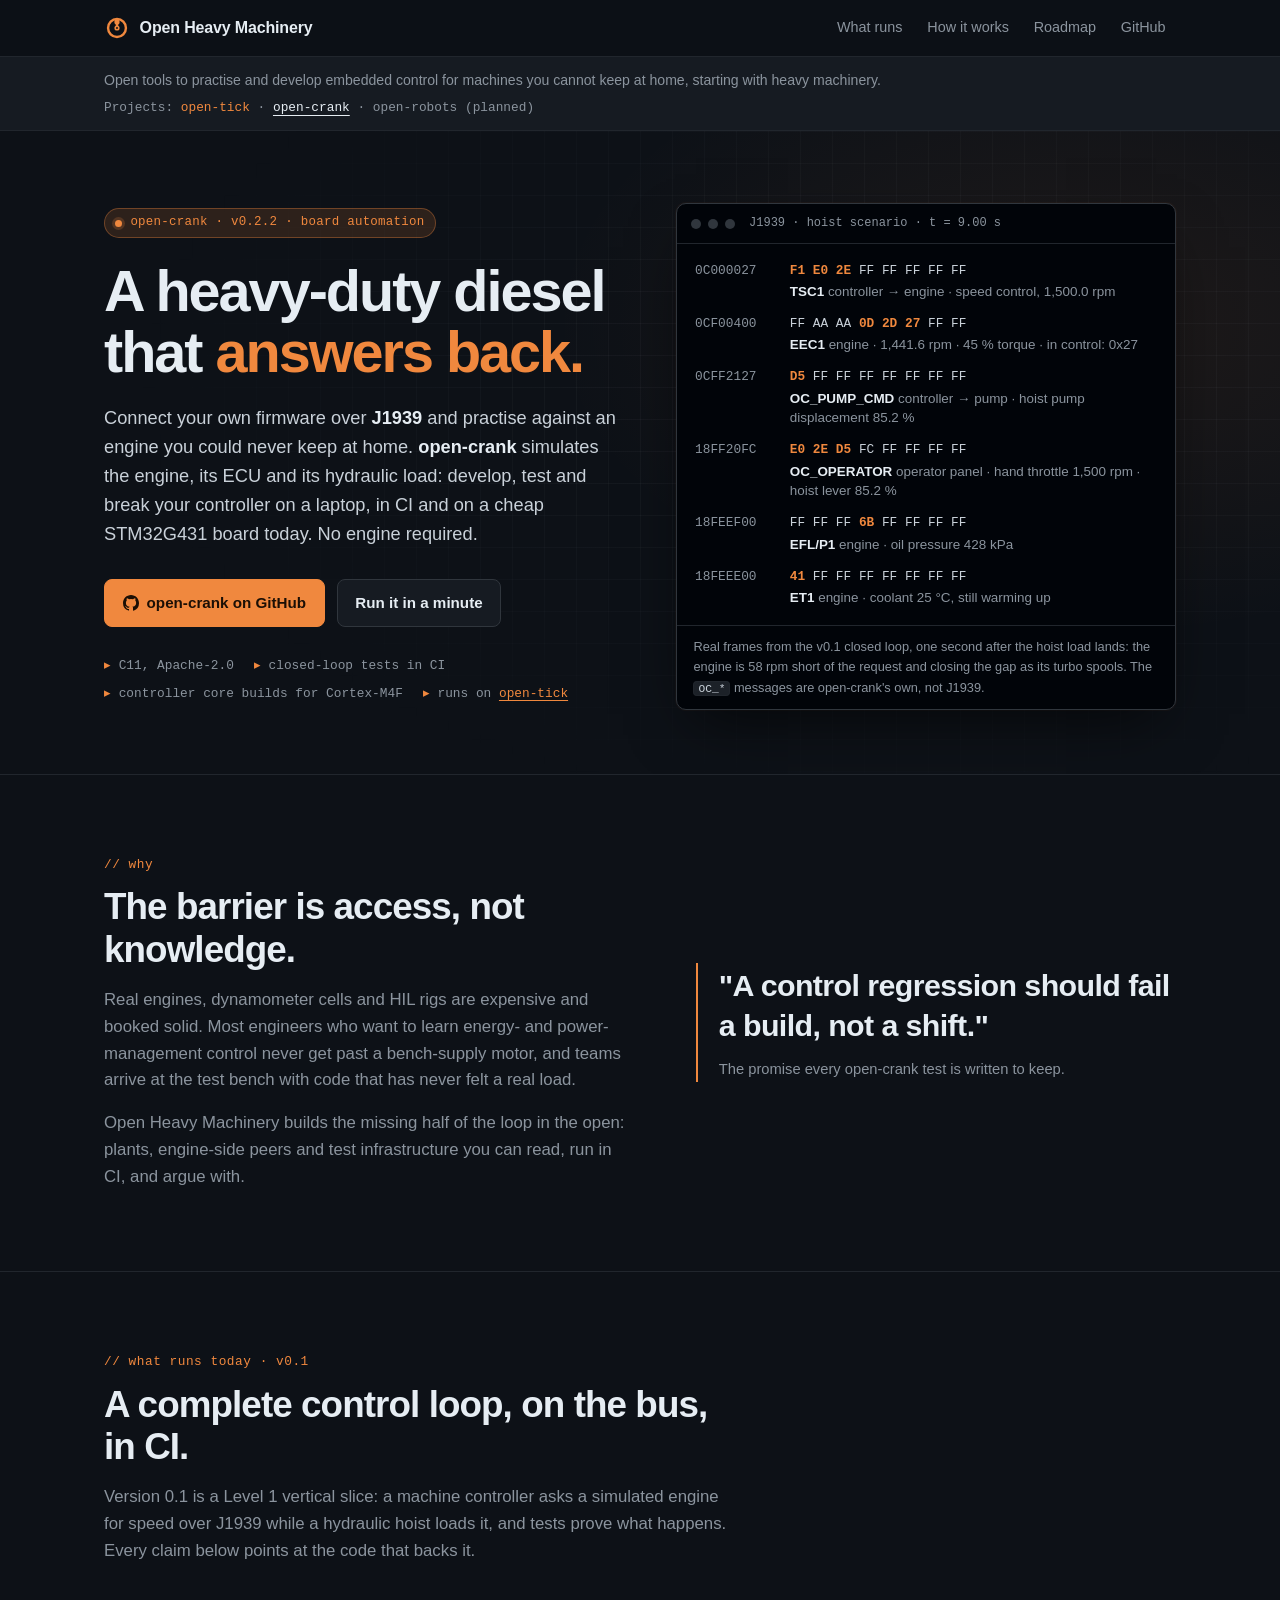
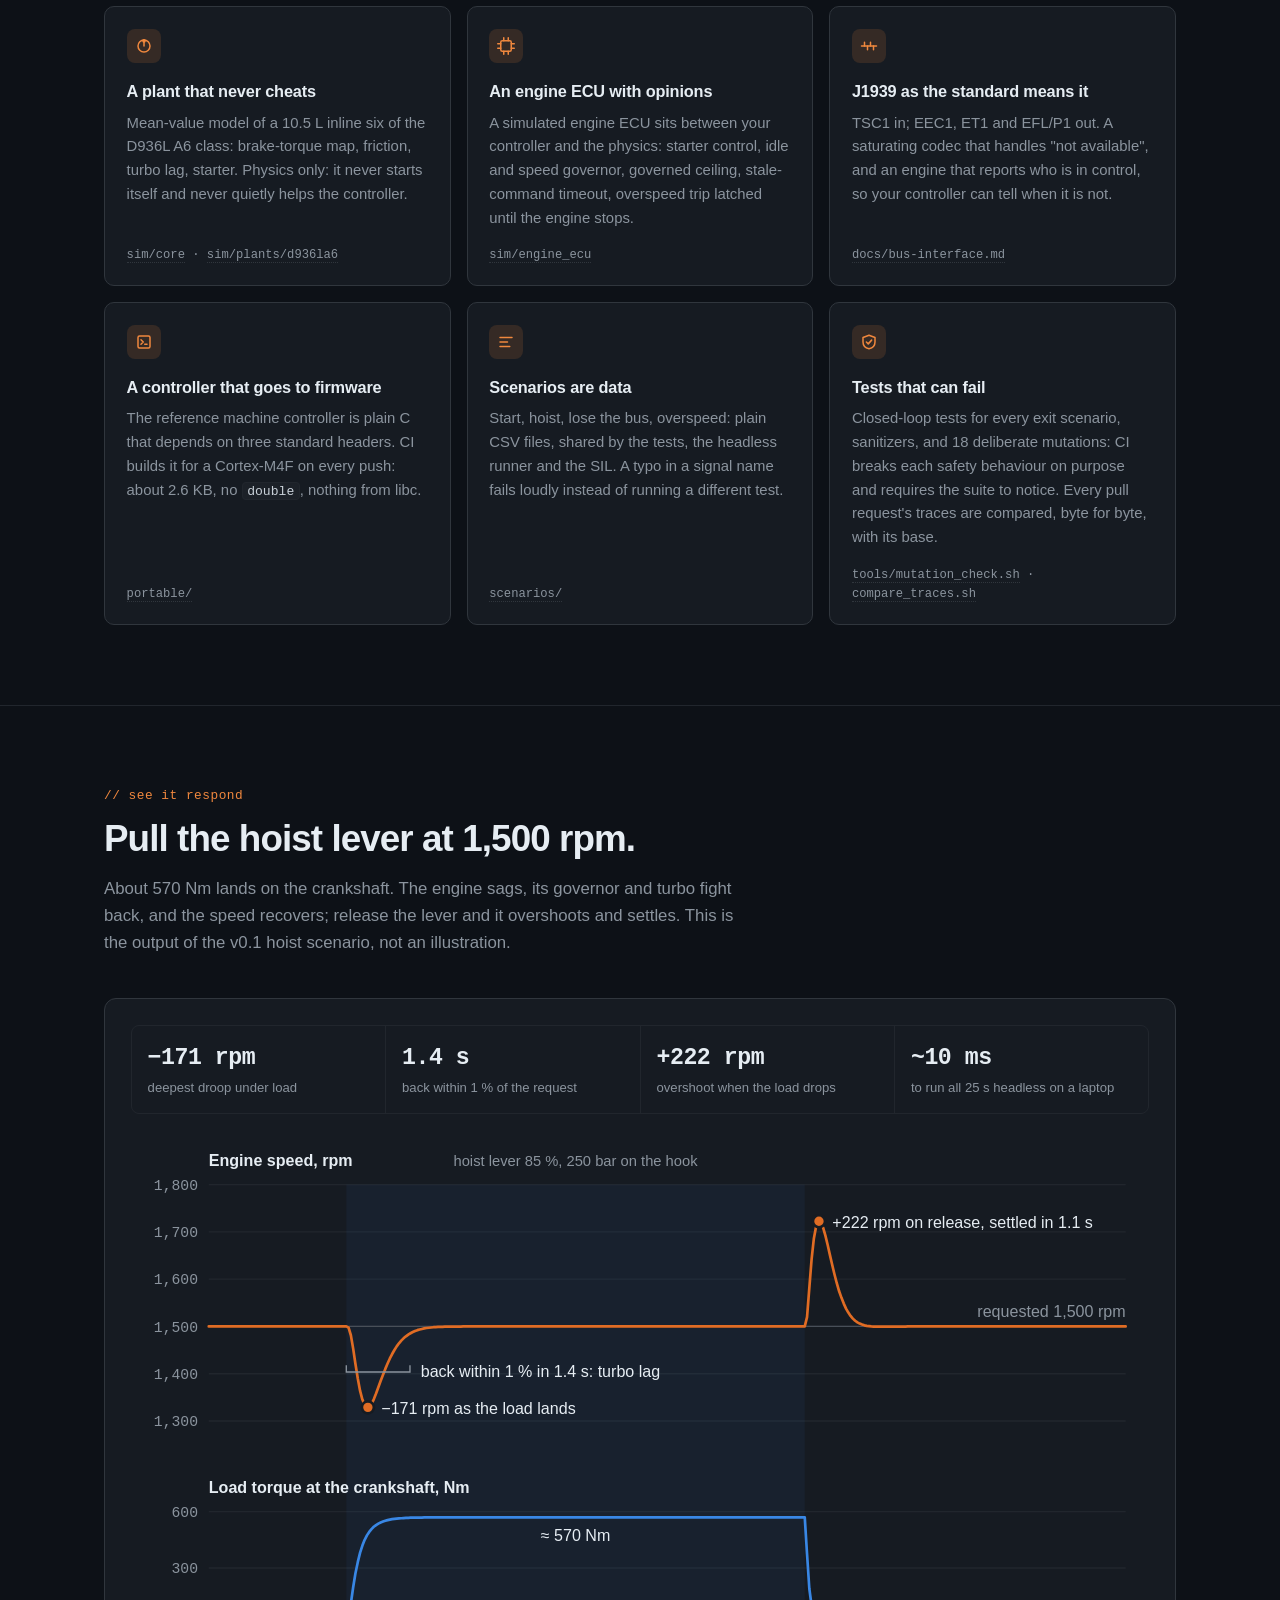
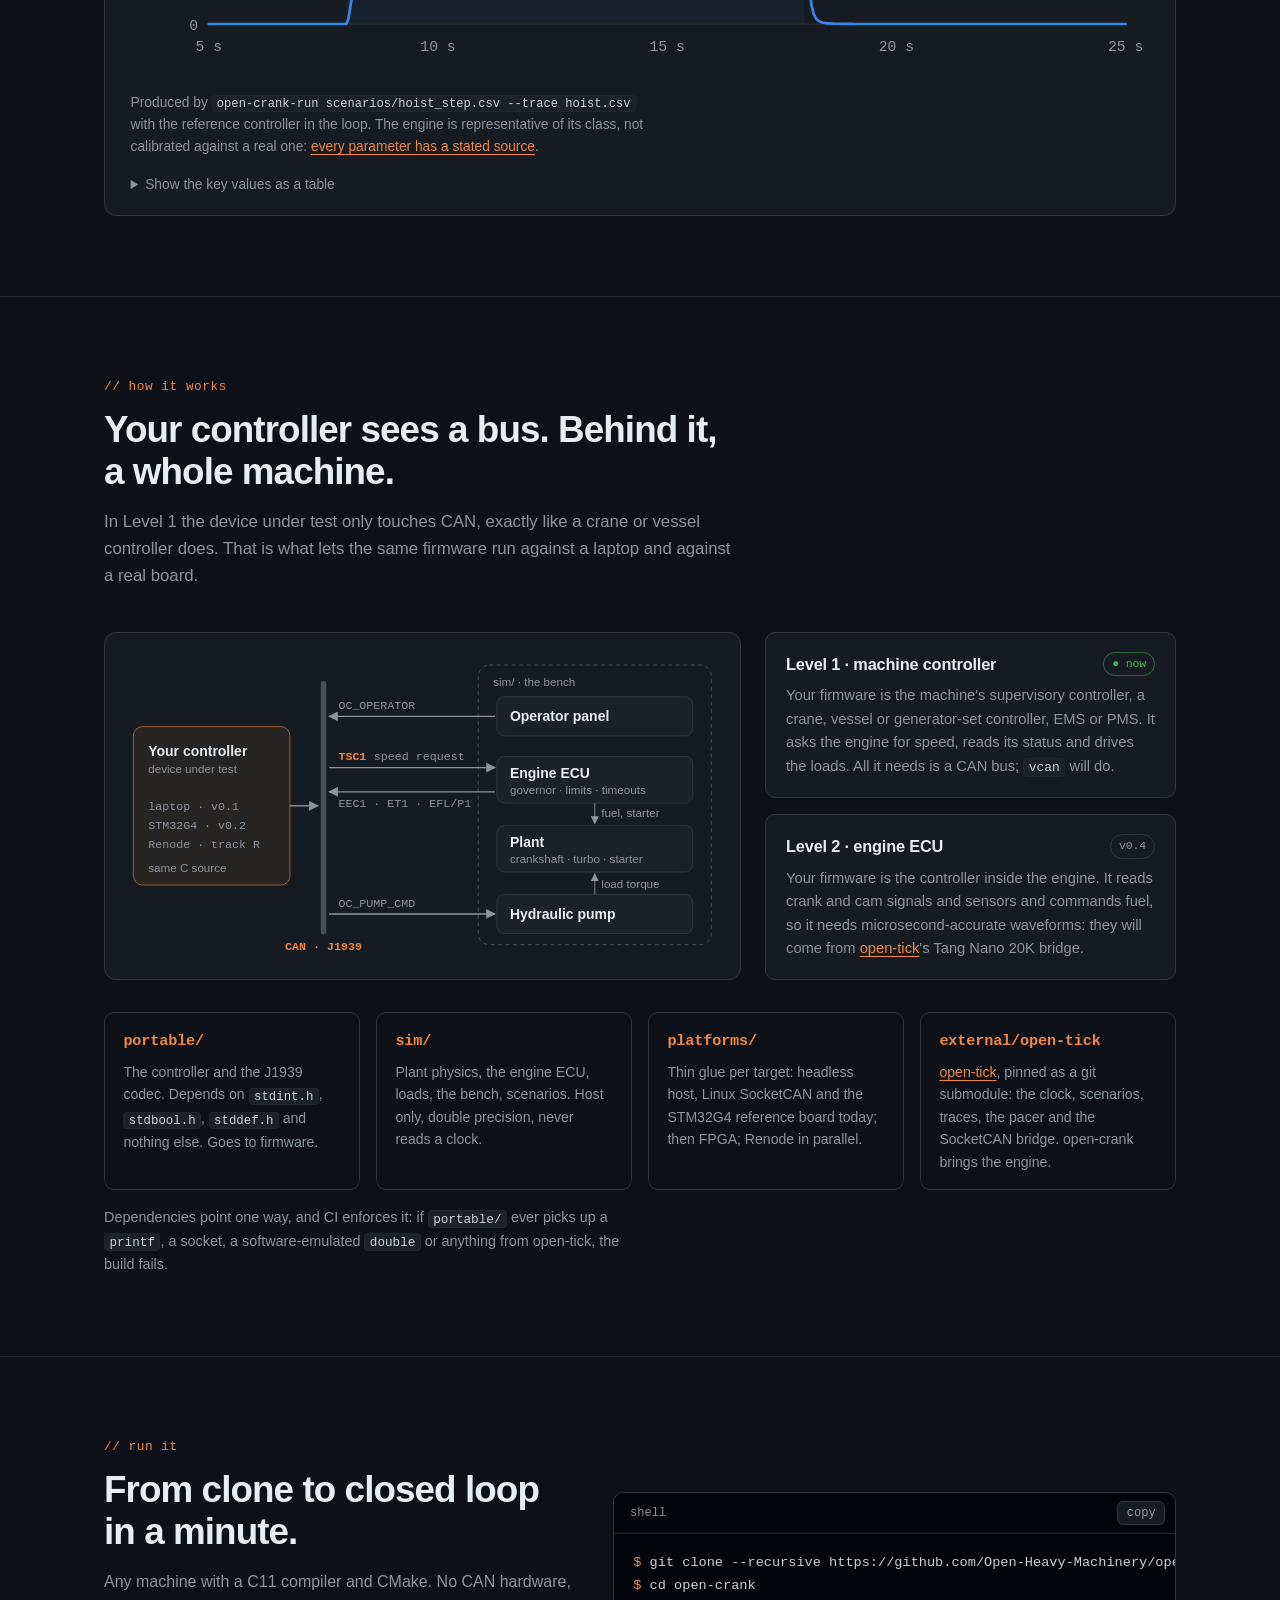
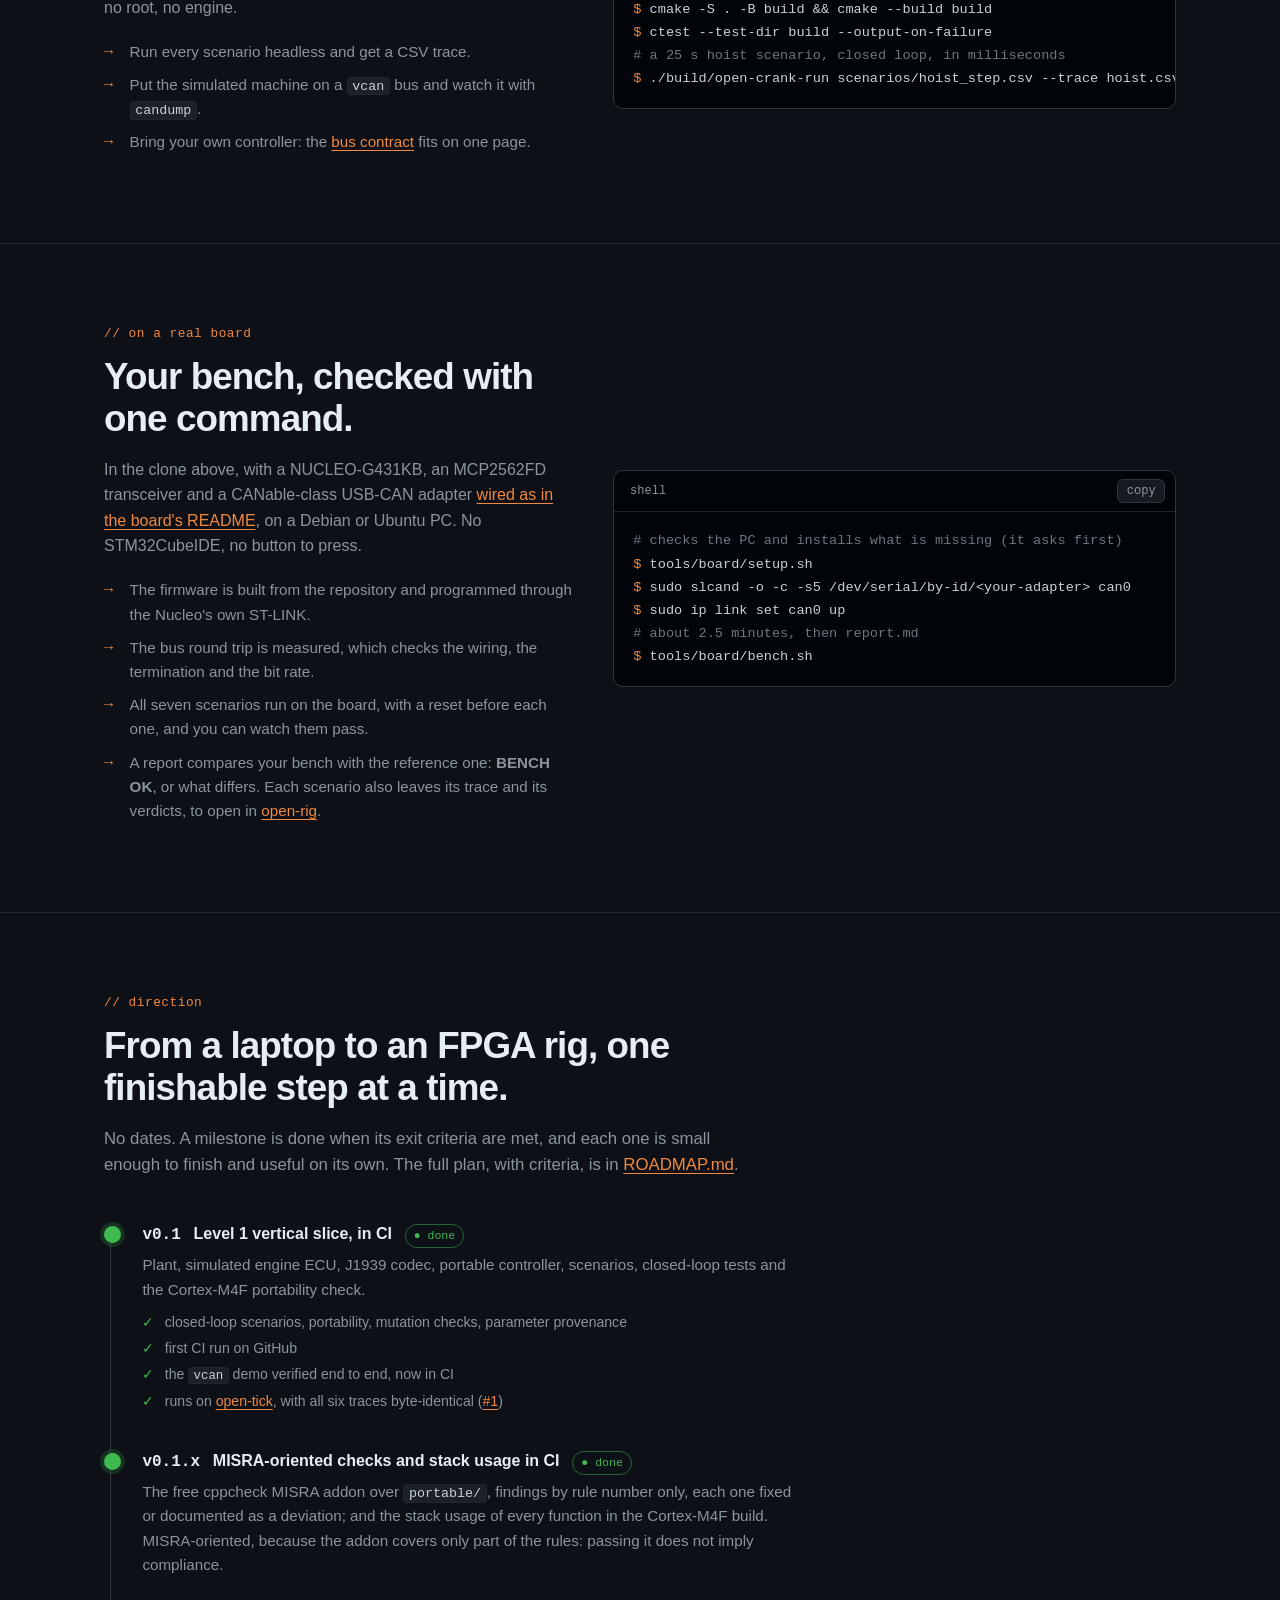
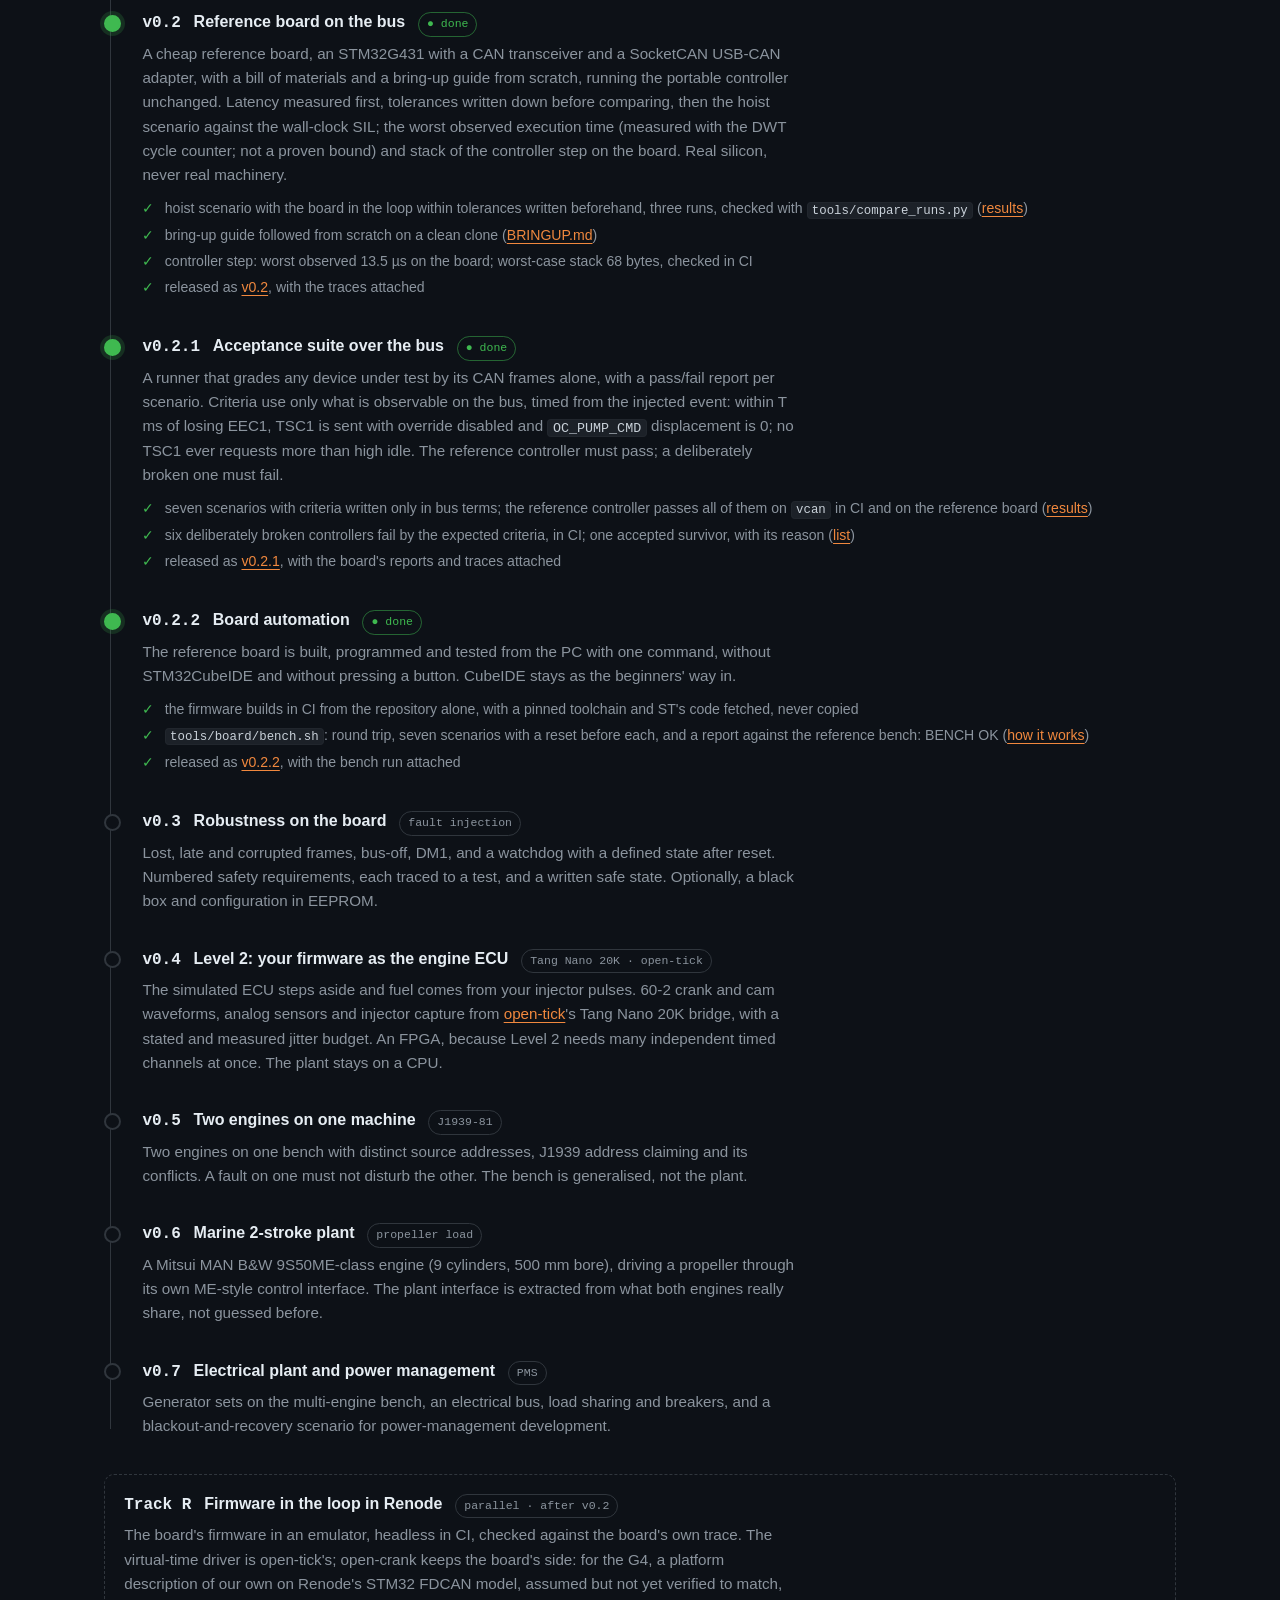
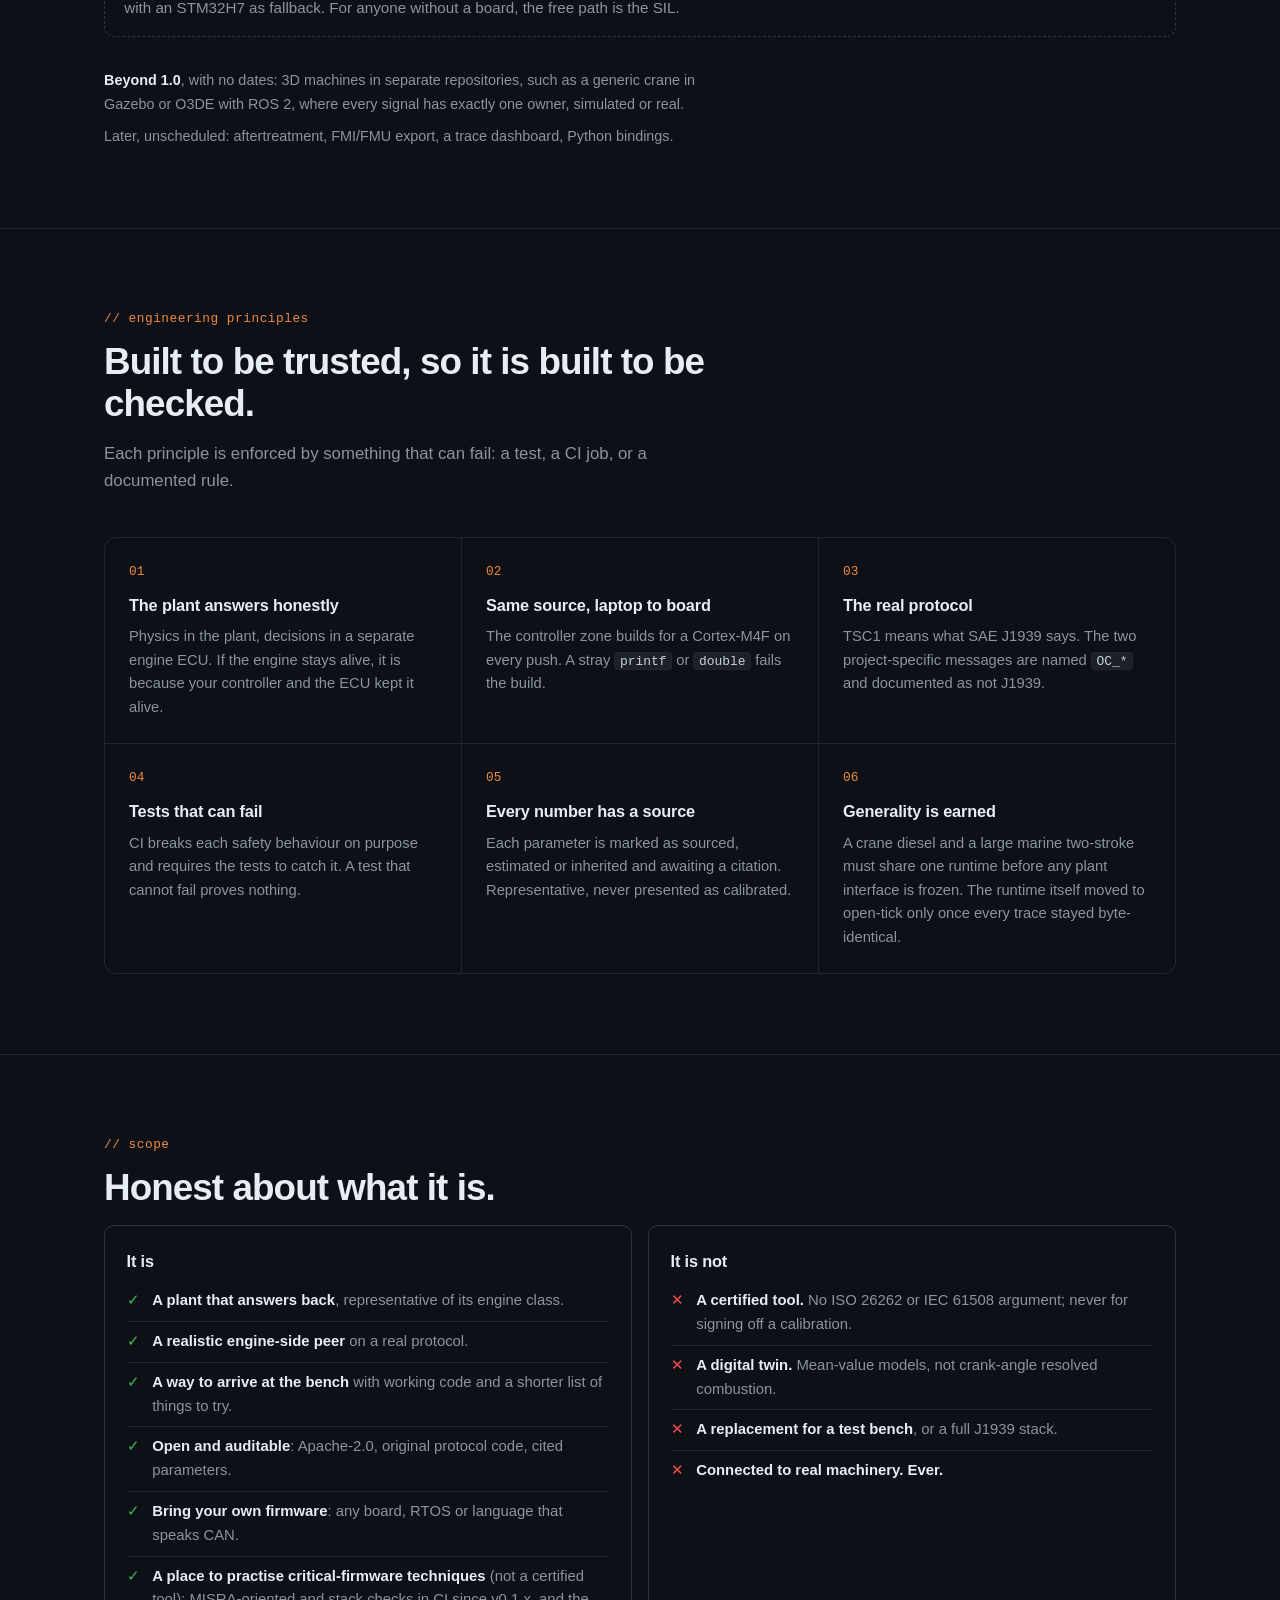
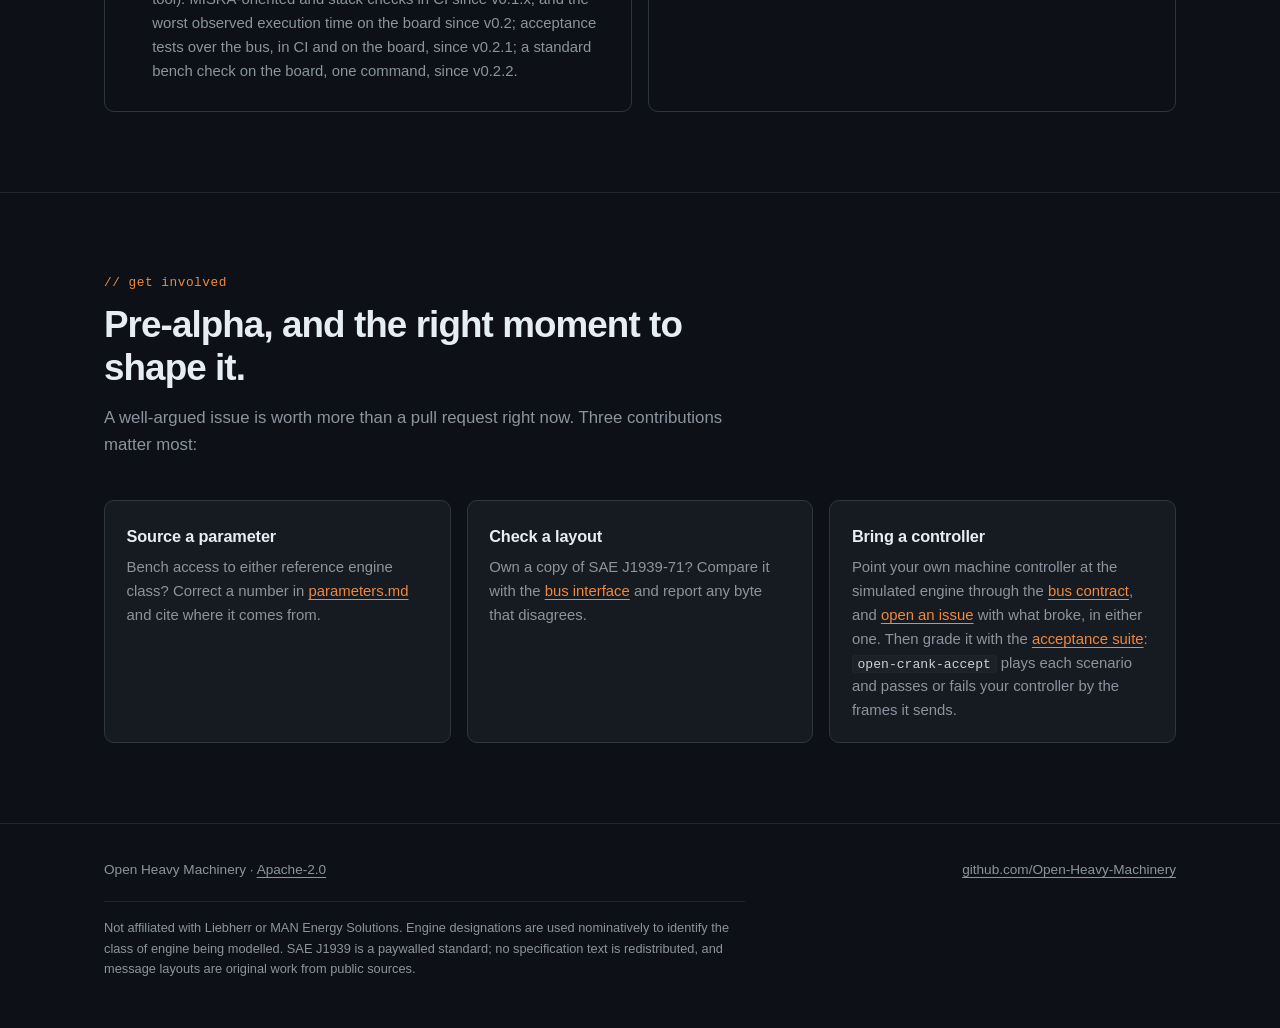
==== commit 55ea9214: "open-tick v0.2.1 and open-rig v0.2: verdict files Home: open-tick at v0.2.1 (its oracle writes verdi" ====
--- a/open-crank/index.html
+++ b/open-crank/index.html
@@ -343,7 +343,7 @@
             <li>The firmware is built from the repository and programmed through the Nucleo's own ST-LINK.</li>
             <li>The bus round trip is measured, which checks the wiring, the termination and the bit rate.</li>
             <li>All seven scenarios run on the board, with a reset before each one, and you can watch them pass.</li>
-            <li>A report compares your bench with the reference one: <strong>BENCH OK</strong>, or what differs.</li>
+            <li>A report compares your bench with the reference one: <strong>BENCH OK</strong>, or what differs. Each scenario also leaves its trace and its verdicts, to open in <a href="https://github.com/Open-Heavy-Machinery/open-rig">open-rig</a>.</li>
           </ul>
         </div>
         <div class="code">
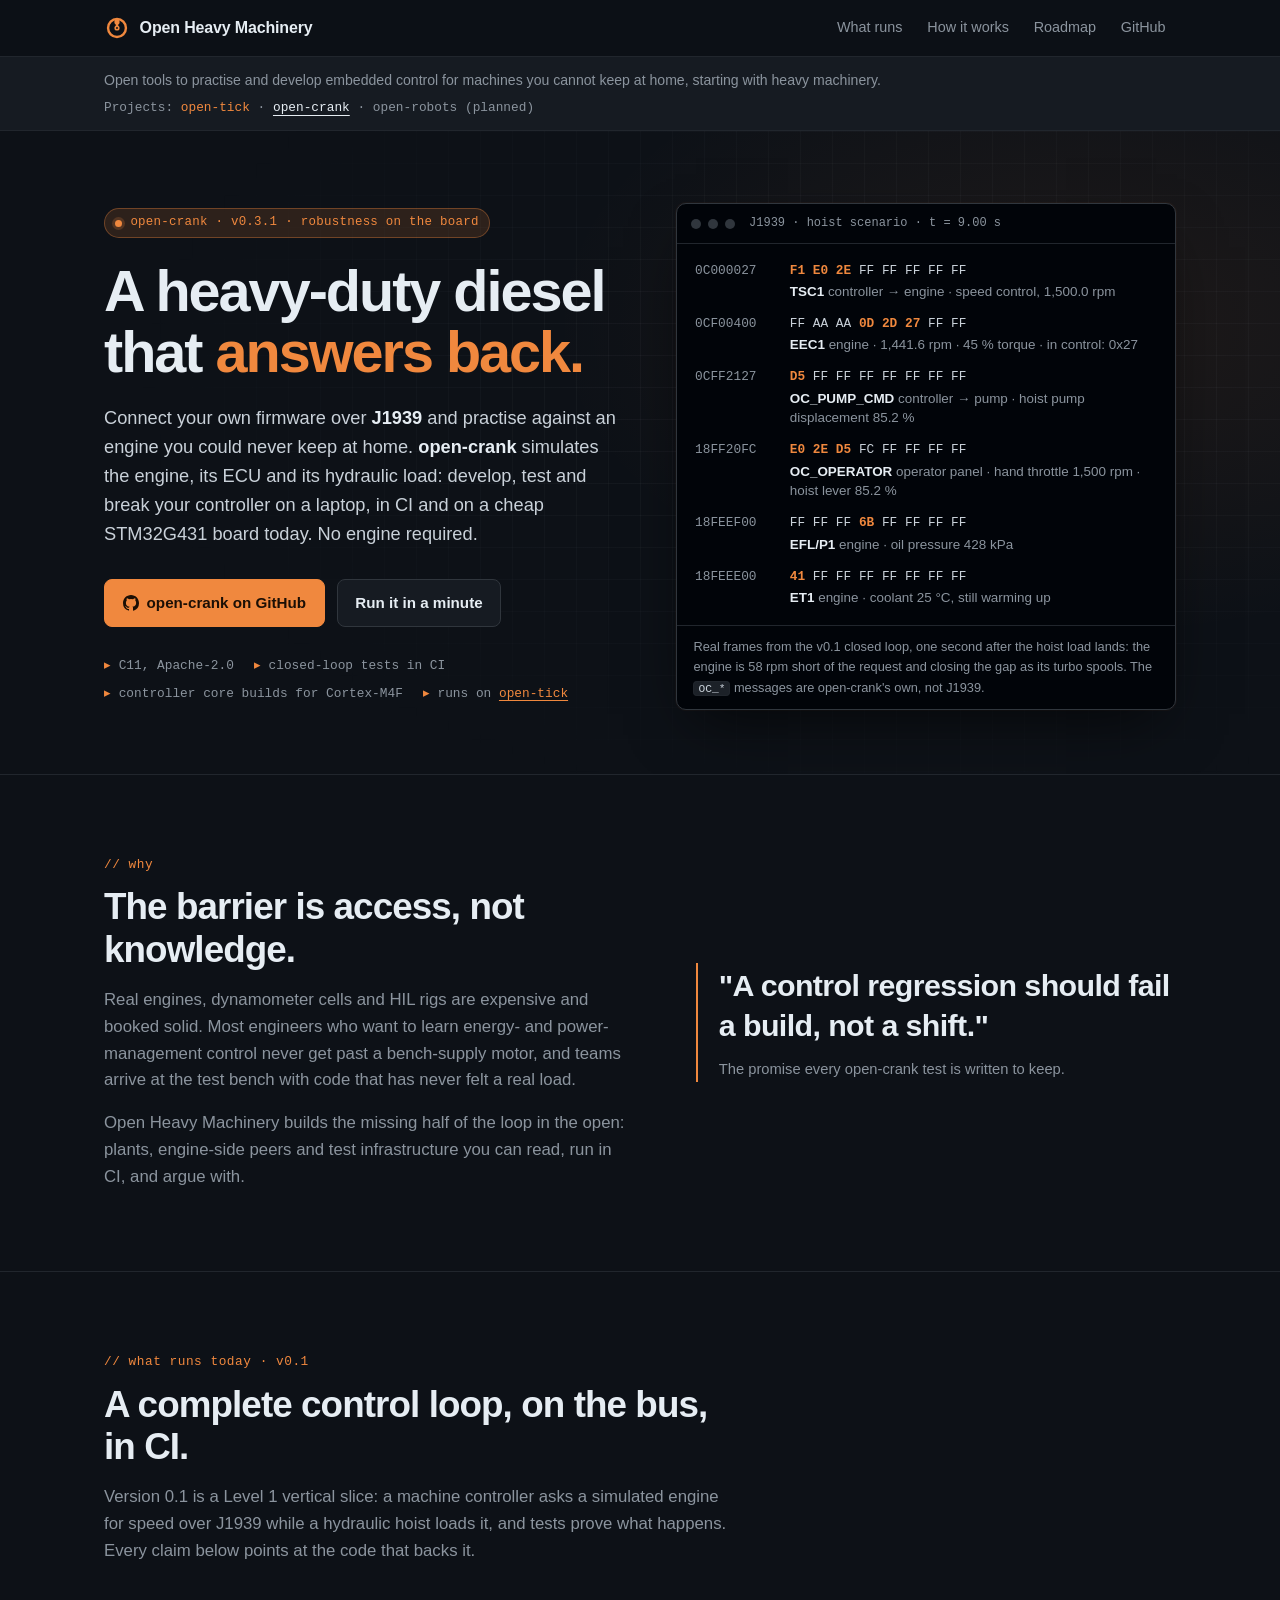
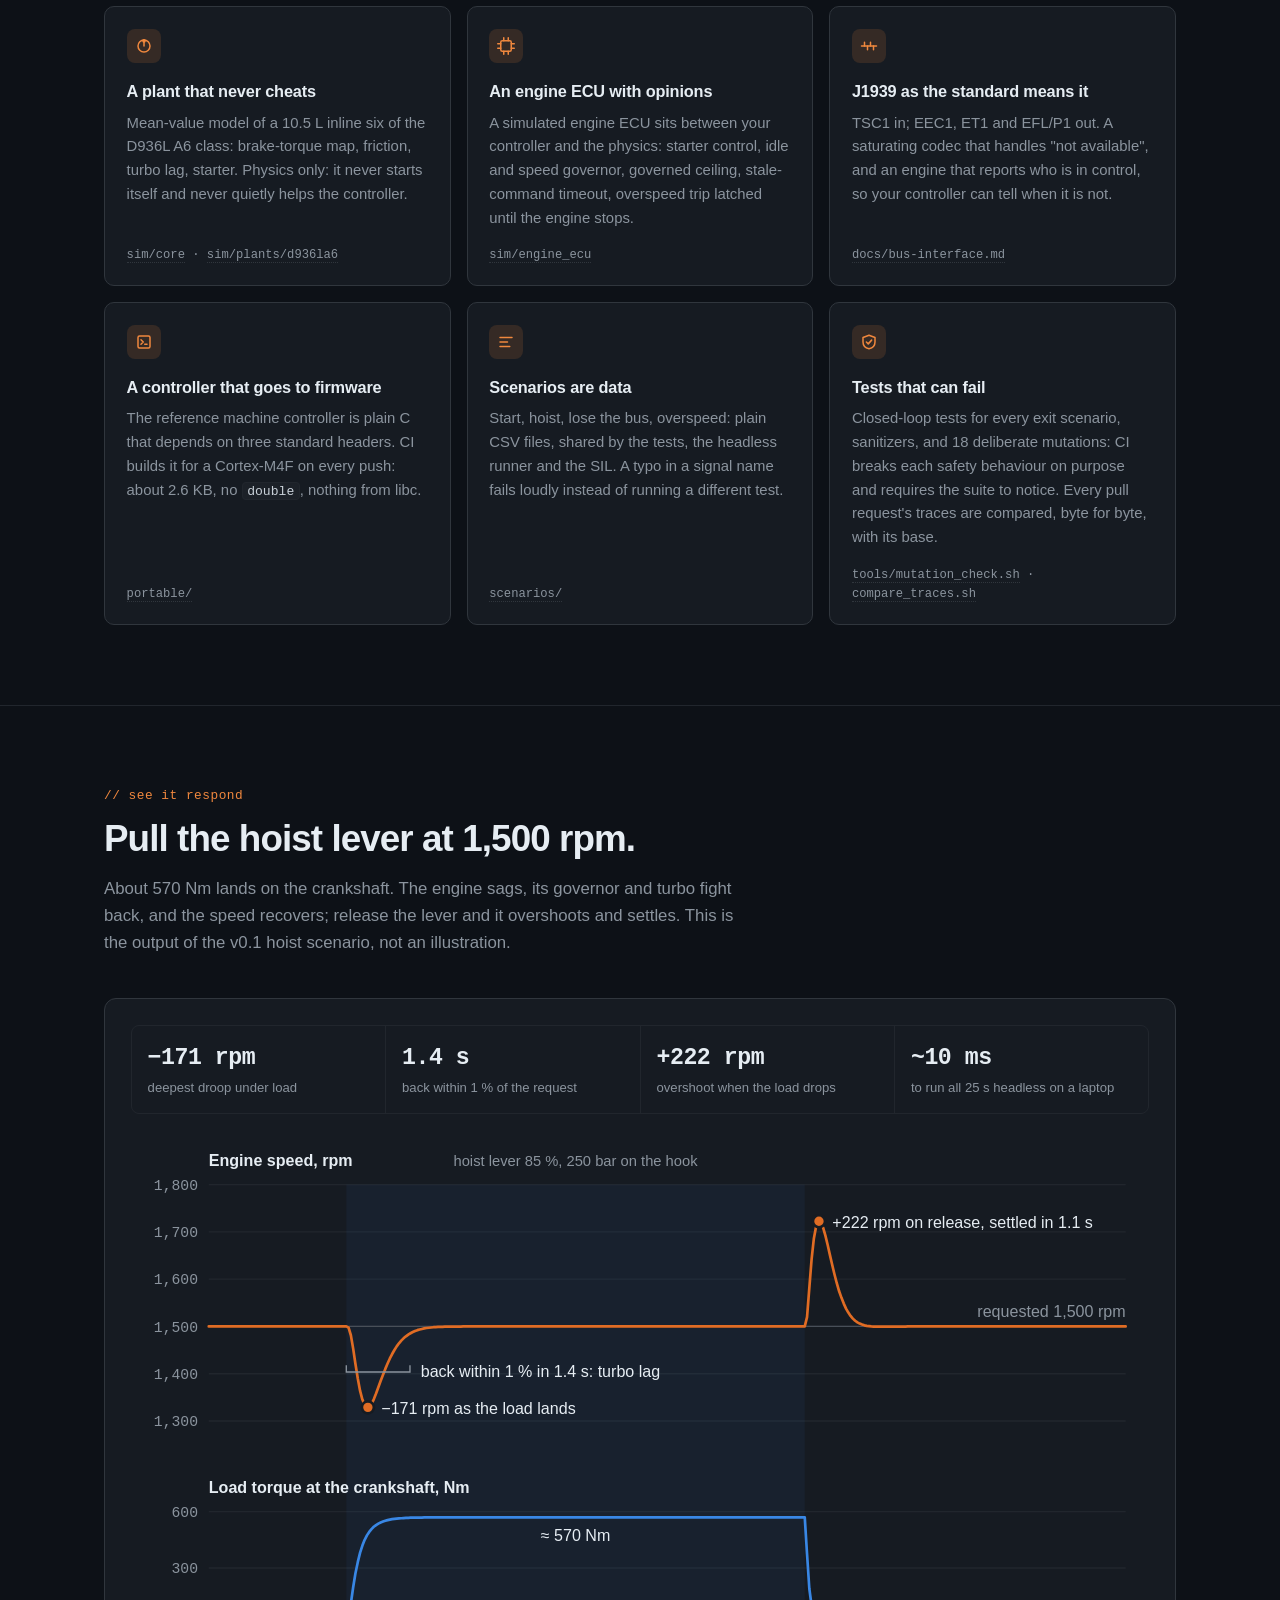
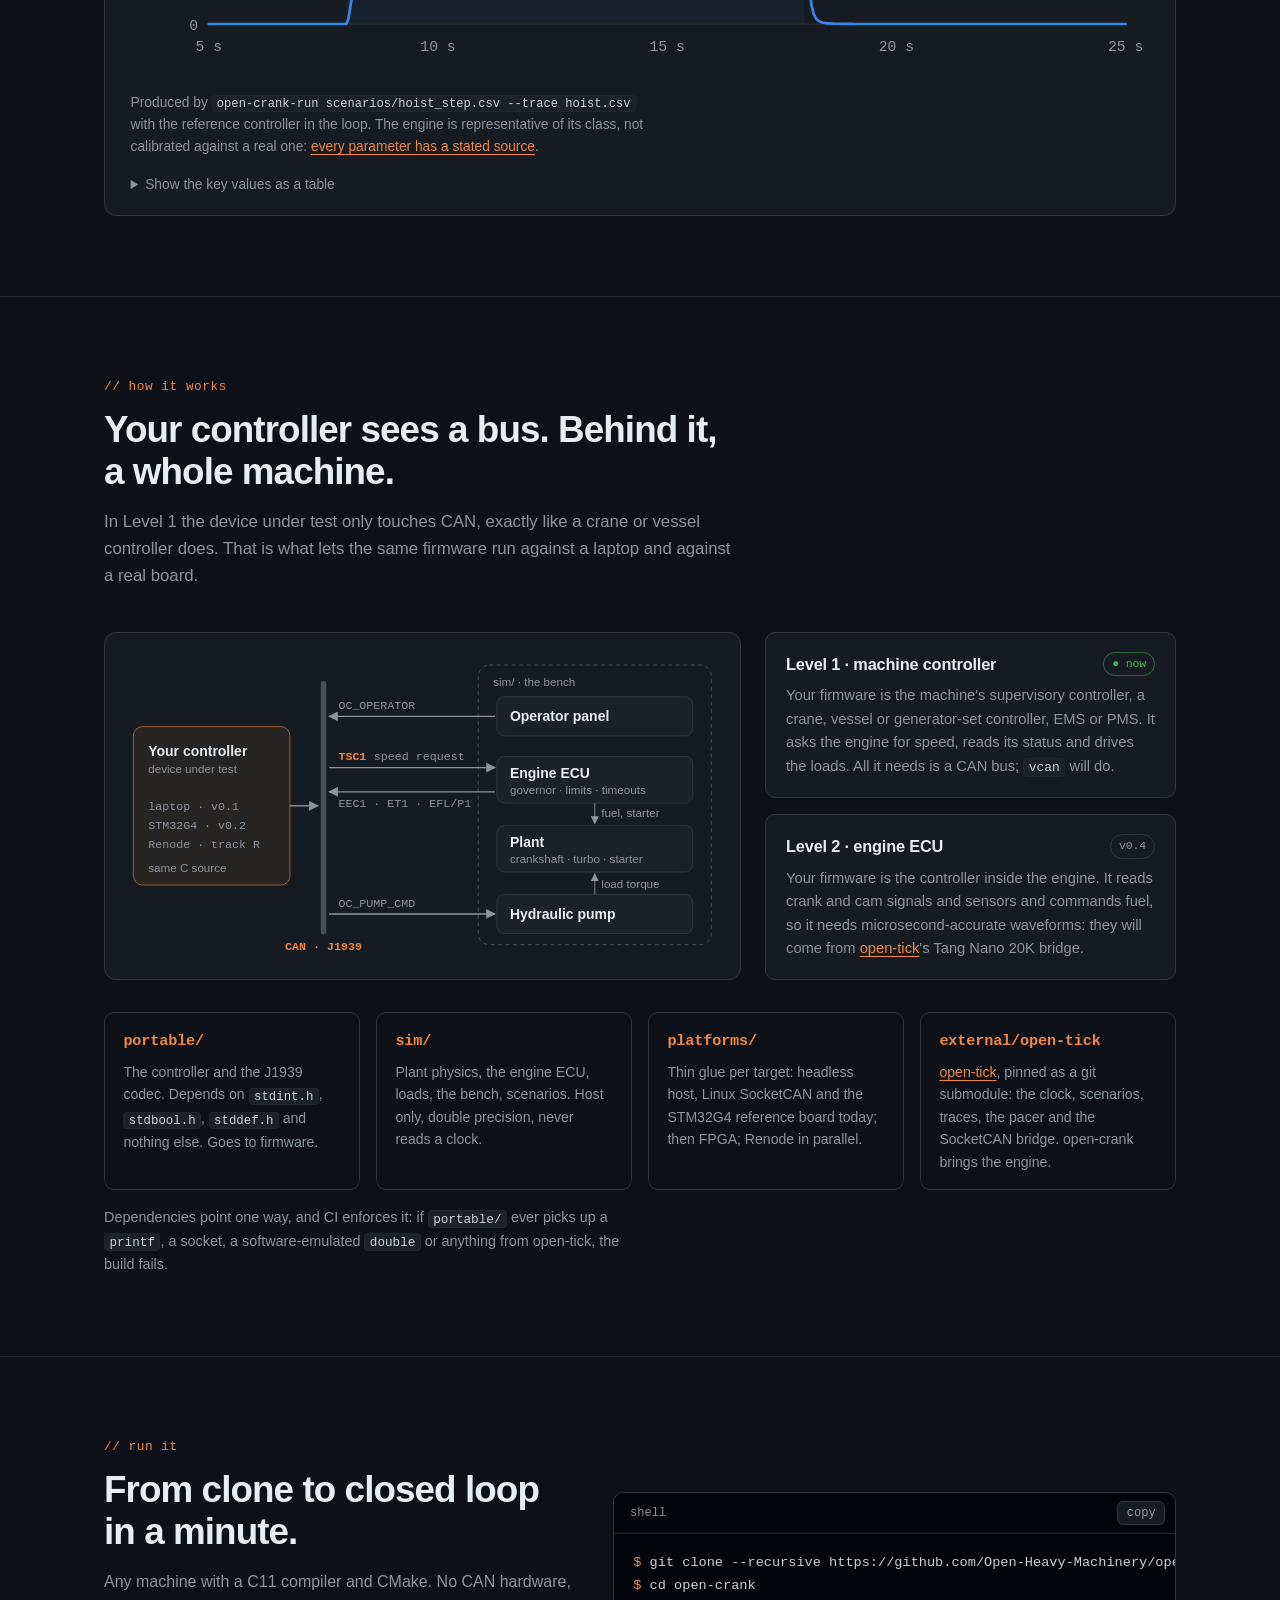
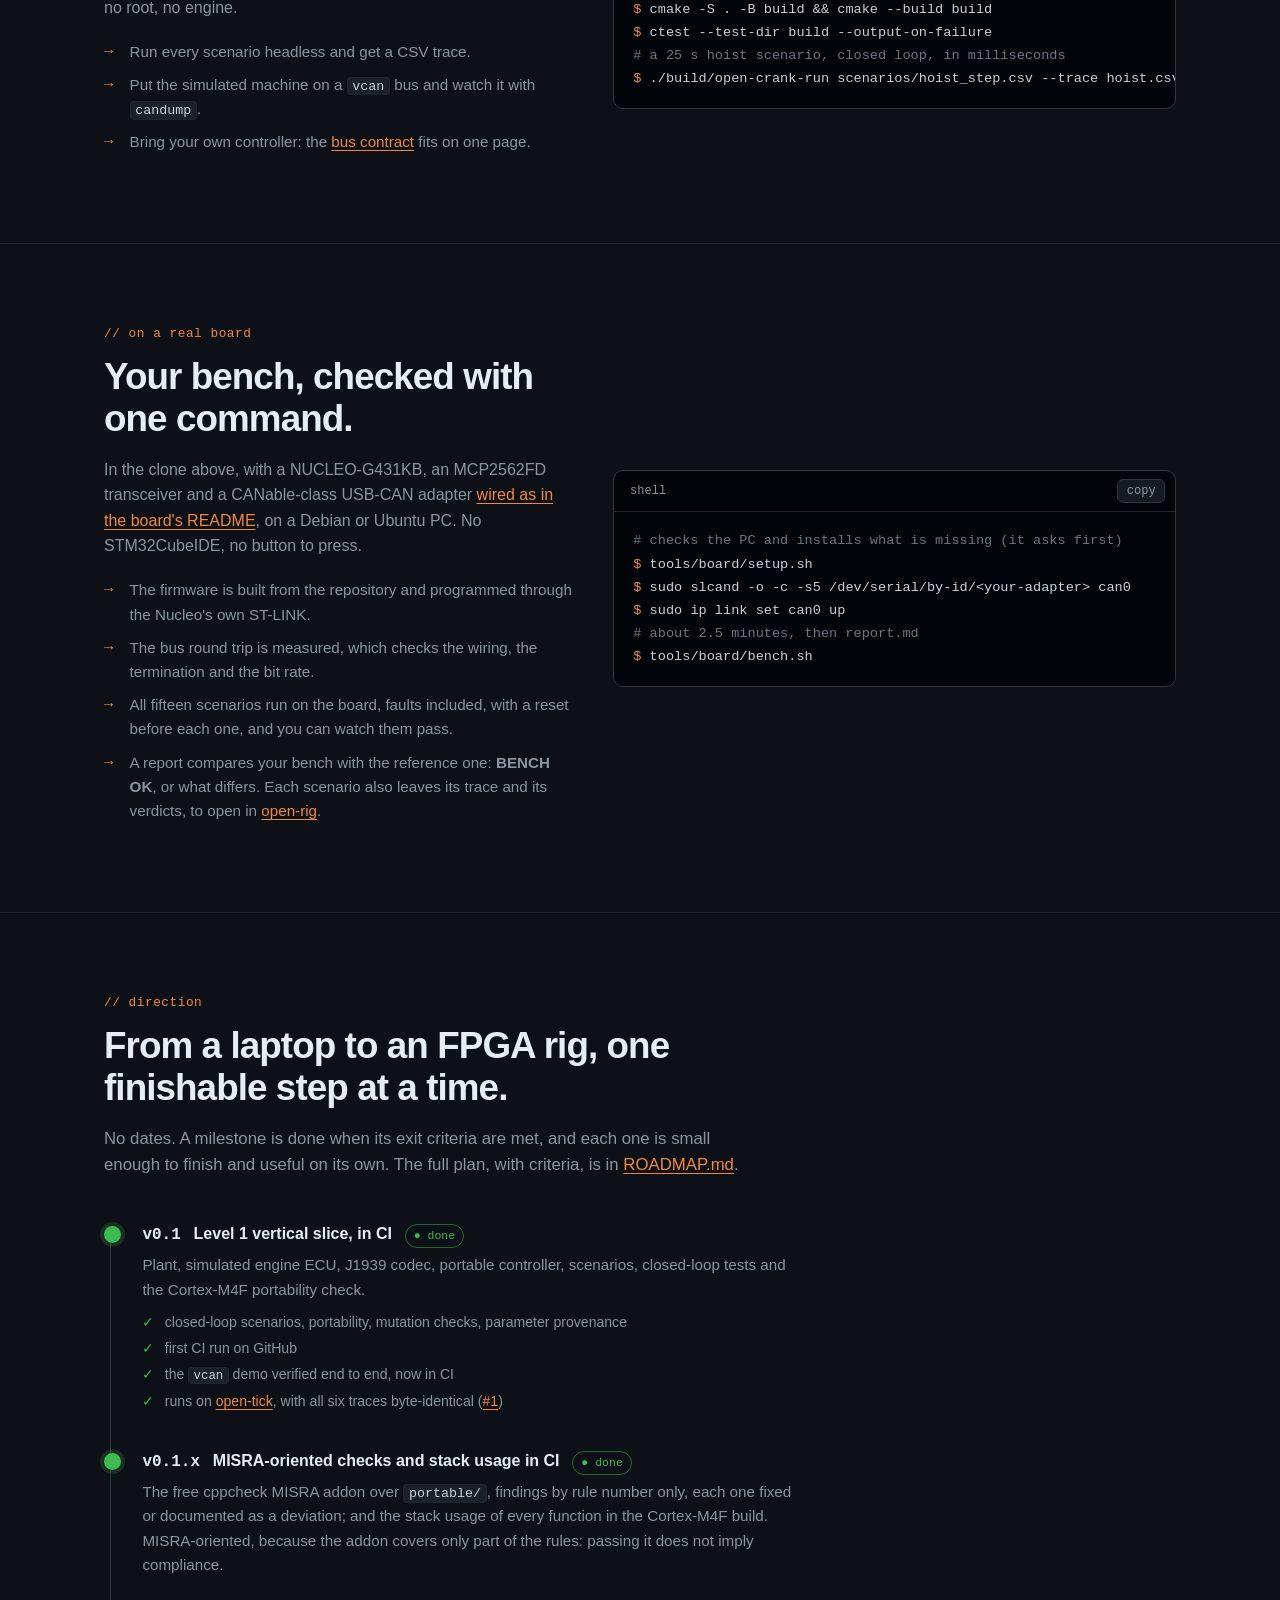
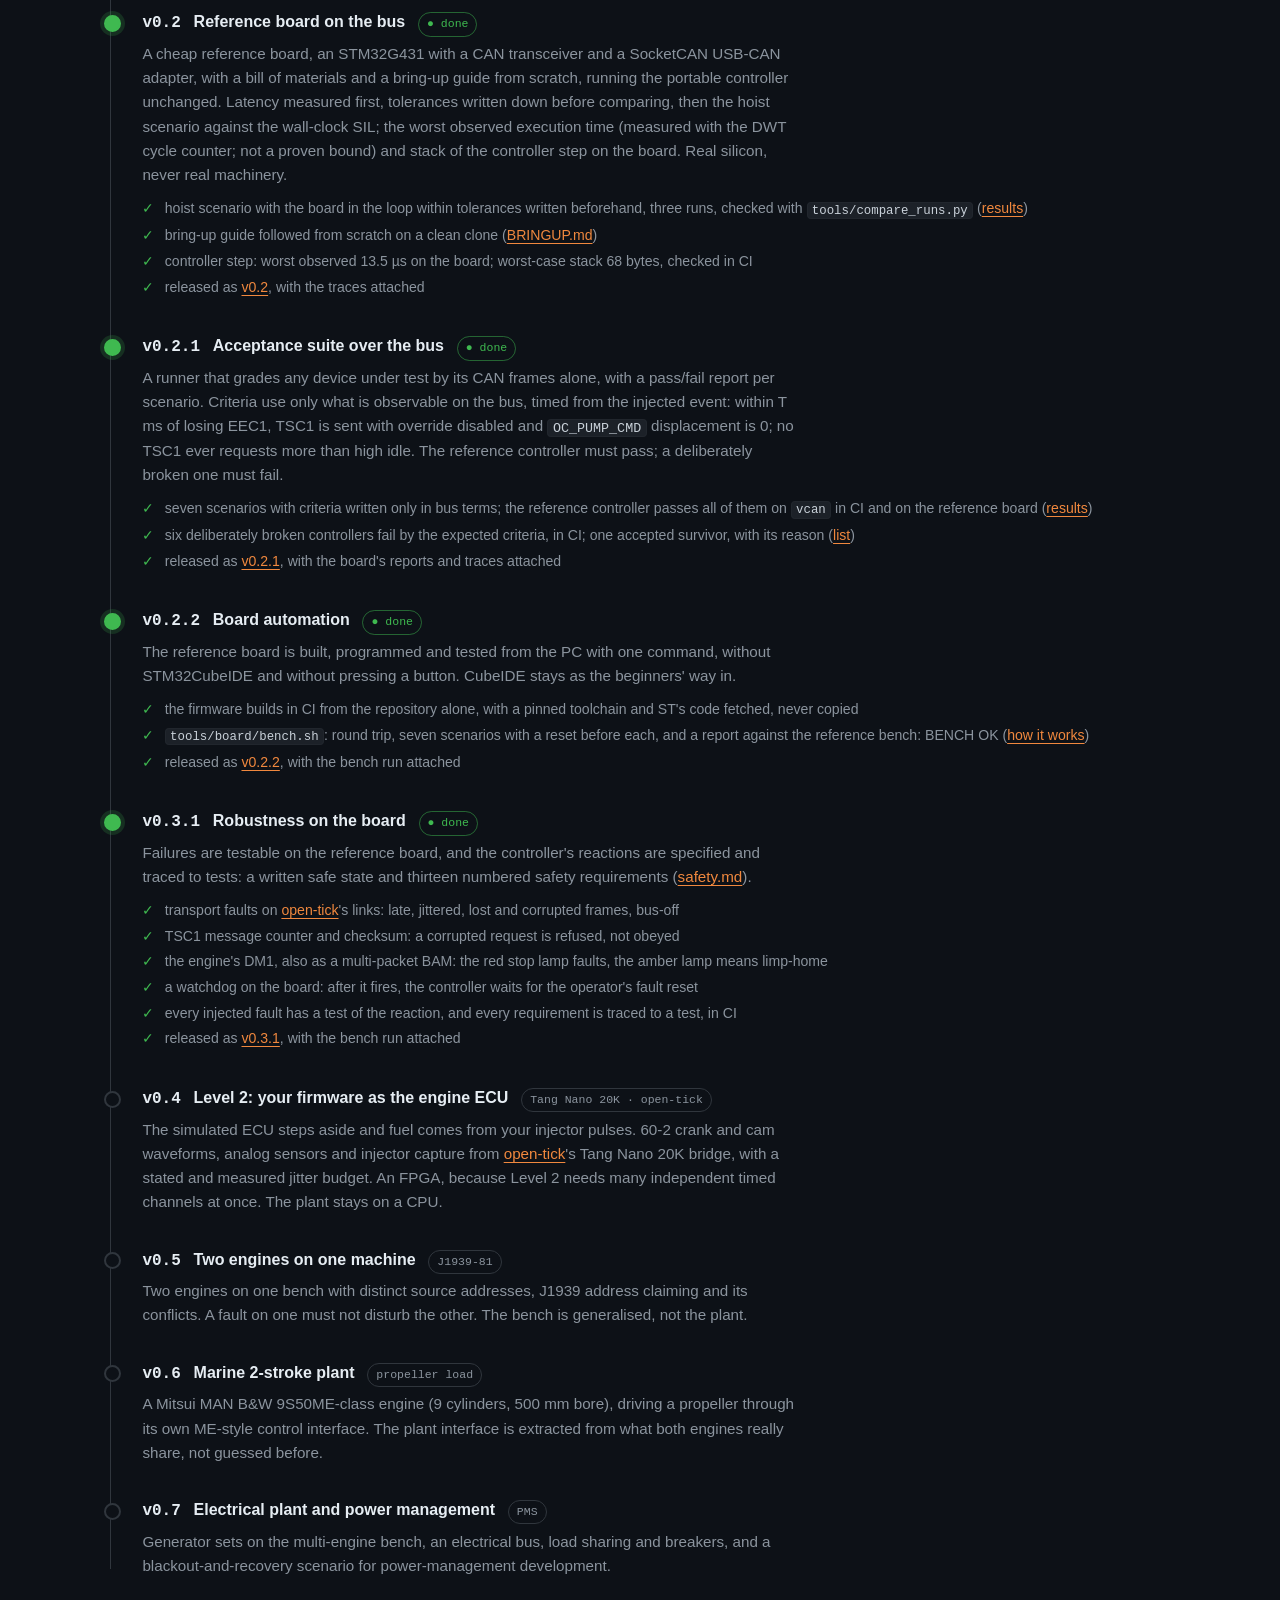
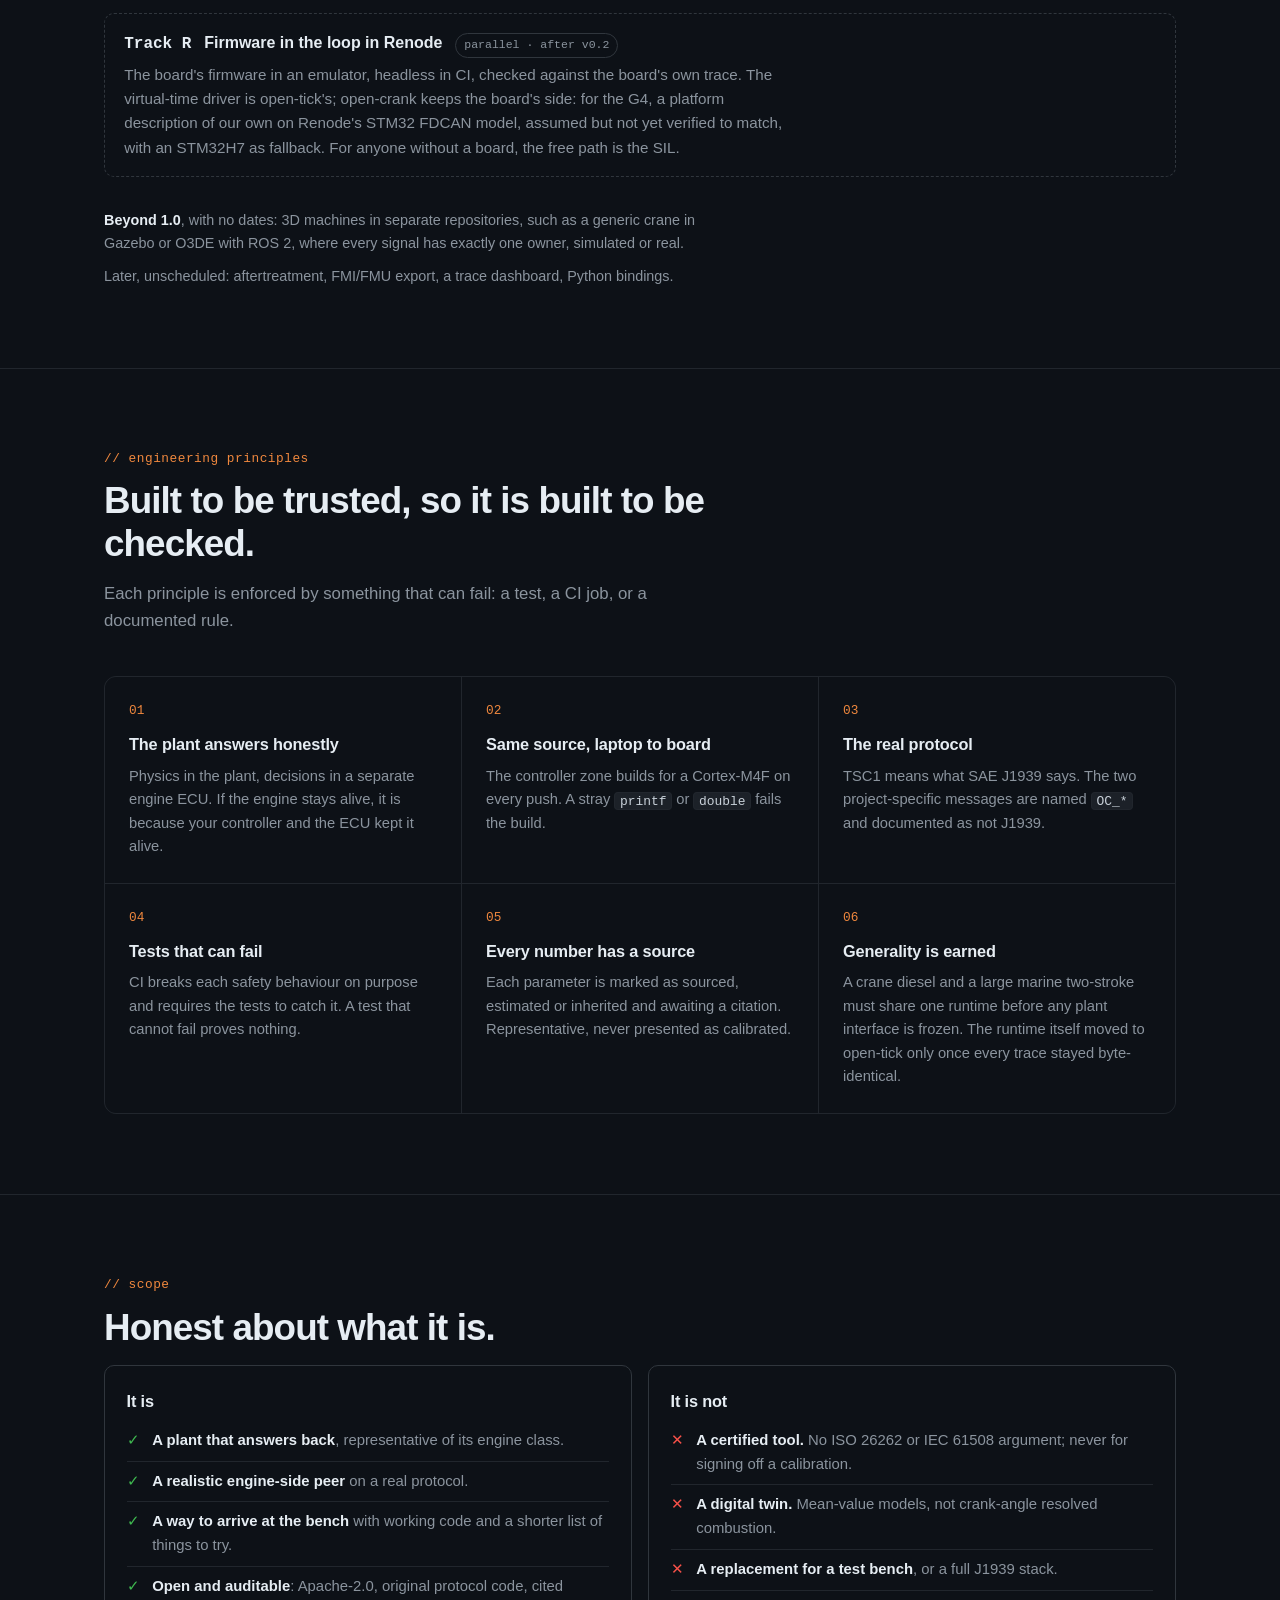
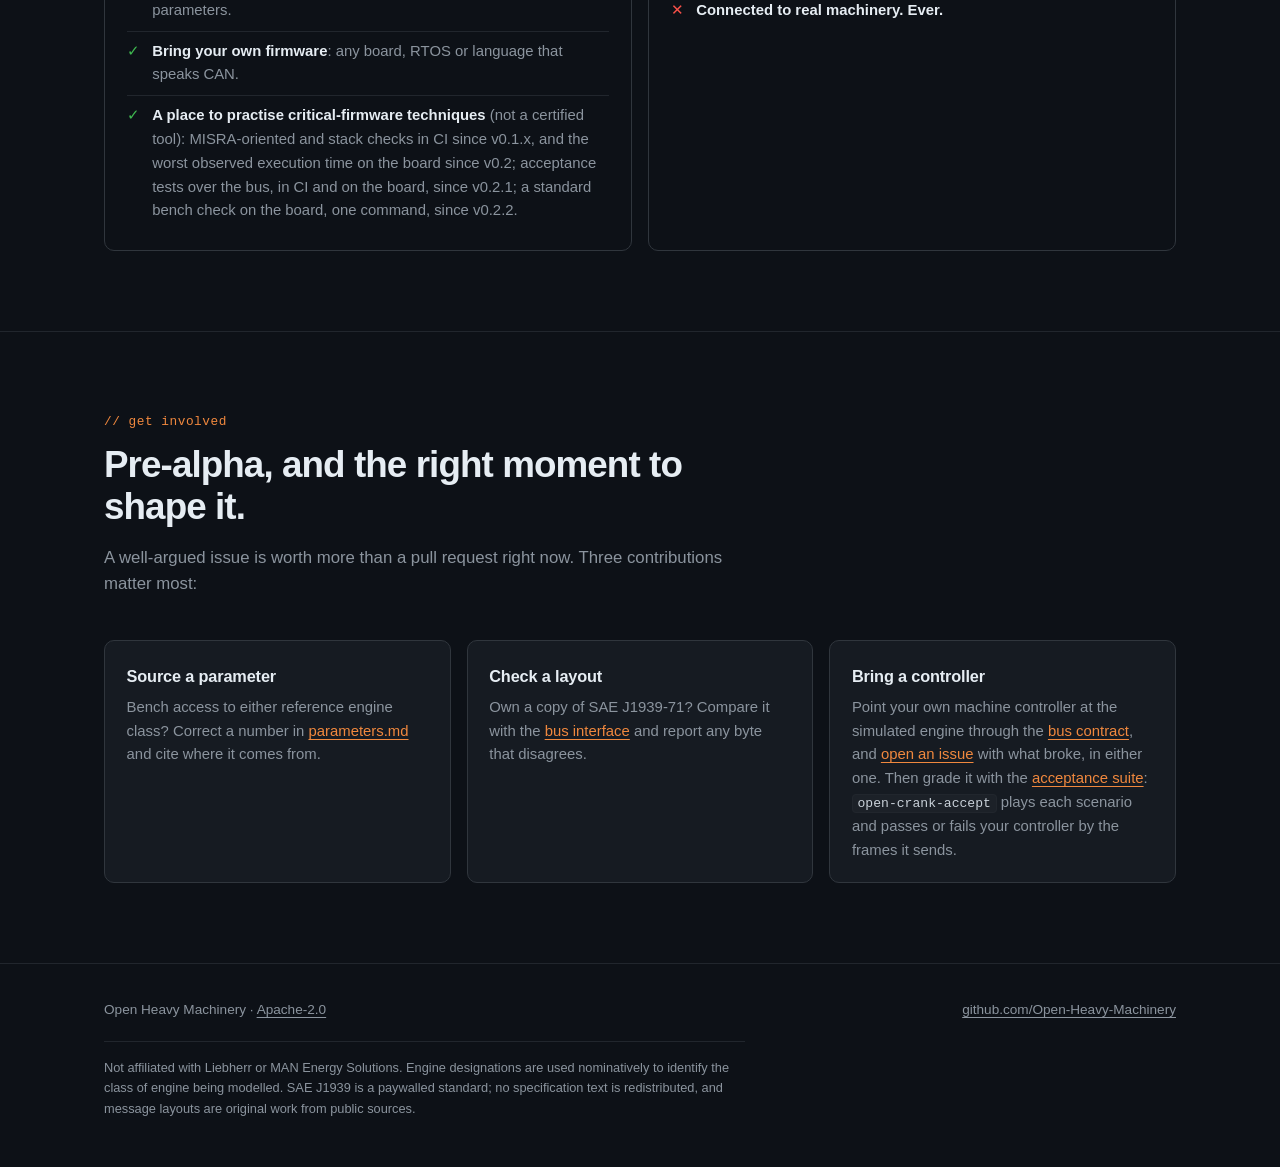
==== commit c37b4838: "open-crank v0.3.1: robustness on the board Home: open-crank v0.3.1 done (board, project card, timeli" ====
--- a/open-crank/index.html
+++ b/open-crank/index.html
@@ -57,7 +57,7 @@
     <div class="hero" id="top">
       <div class="wrap">
         <div>
-          <div class="eyebrow"><span class="dot" aria-hidden="true"></span>open-crank · v0.2.2<span class="long"> · board automation</span></div>
+          <div class="eyebrow"><span class="dot" aria-hidden="true"></span>open-crank · v0.3.1<span class="long"> · robustness on the board</span></div>
           <h1>A heavy-duty diesel that <em>answers back.</em></h1>
           <p class="lede">
             Connect your own firmware over <strong>J1939</strong> and practise against an engine you could never keep at home. <strong>open-crank</strong> simulates the engine, its ECU and its hydraulic load: develop, test and break your controller on a laptop, in CI and on a cheap STM32G431 board today. No engine required.
@@ -342,7 +342,7 @@
           <ul class="checklist">
             <li>The firmware is built from the repository and programmed through the Nucleo's own ST-LINK.</li>
             <li>The bus round trip is measured, which checks the wiring, the termination and the bit rate.</li>
-            <li>All seven scenarios run on the board, with a reset before each one, and you can watch them pass.</li>
+            <li>All fifteen scenarios run on the board, faults included, with a reset before each one, and you can watch them pass.</li>
             <li>A report compares your bench with the reference one: <strong>BENCH OK</strong>, or what differs. Each scenario also leaves its trace and its verdicts, to open in <a href="https://github.com/Open-Heavy-Machinery/open-rig">open-rig</a>.</li>
           </ul>
         </div>
@@ -406,9 +406,17 @@
               <li class="done">released as <a href="https://github.com/Open-Heavy-Machinery/open-crank/releases/tag/v0.2.2">v0.2.2</a>, with the bench run attached</li>
             </ul>
           </li>
-          <li>
-            <div class="tl-head"><span class="tl-ver">v0.3</span><span class="tl-title">Robustness on the board</span><span class="chip">fault injection</span></div>
-            <p>Lost, late and corrupted frames, bus-off, DM1, and a watchdog with a defined state after reset. Numbered safety requirements, each traced to a test, and a written safe state. Optionally, a black box and configuration in EEPROM.</p>
+          <li class="done">
+            <div class="tl-head"><span class="tl-ver">v0.3.1</span><span class="tl-title">Robustness on the board</span><span class="chip now">done</span></div>
+            <p>Failures are testable on the reference board, and the controller's reactions are specified and traced to tests: a written safe state and thirteen numbered safety requirements (<a href="https://github.com/Open-Heavy-Machinery/open-crank/blob/main/docs/safety.md">safety.md</a>).</p>
+            <ul class="pending">
+              <li class="done">transport faults on <a href="../open-tick/">open-tick</a>'s links: late, jittered, lost and corrupted frames, bus-off</li>
+              <li class="done">TSC1 message counter and checksum: a corrupted request is refused, not obeyed</li>
+              <li class="done">the engine's DM1, also as a multi-packet BAM: the red stop lamp faults, the amber lamp means limp-home</li>
+              <li class="done">a watchdog on the board: after it fires, the controller waits for the operator's fault reset</li>
+              <li class="done">every injected fault has a test of the reaction, and every requirement is traced to a test, in CI</li>
+              <li class="done">released as <a href="https://github.com/Open-Heavy-Machinery/open-crank/releases/tag/v0.3.1">v0.3.1</a>, with the bench run attached</li>
+            </ul>
           </li>
           <li>
             <div class="tl-head"><span class="tl-ver">v0.4</span><span class="tl-title">Level 2: your firmware as the engine ECU</span><span class="chip">Tang Nano 20K · open-tick</span></div>
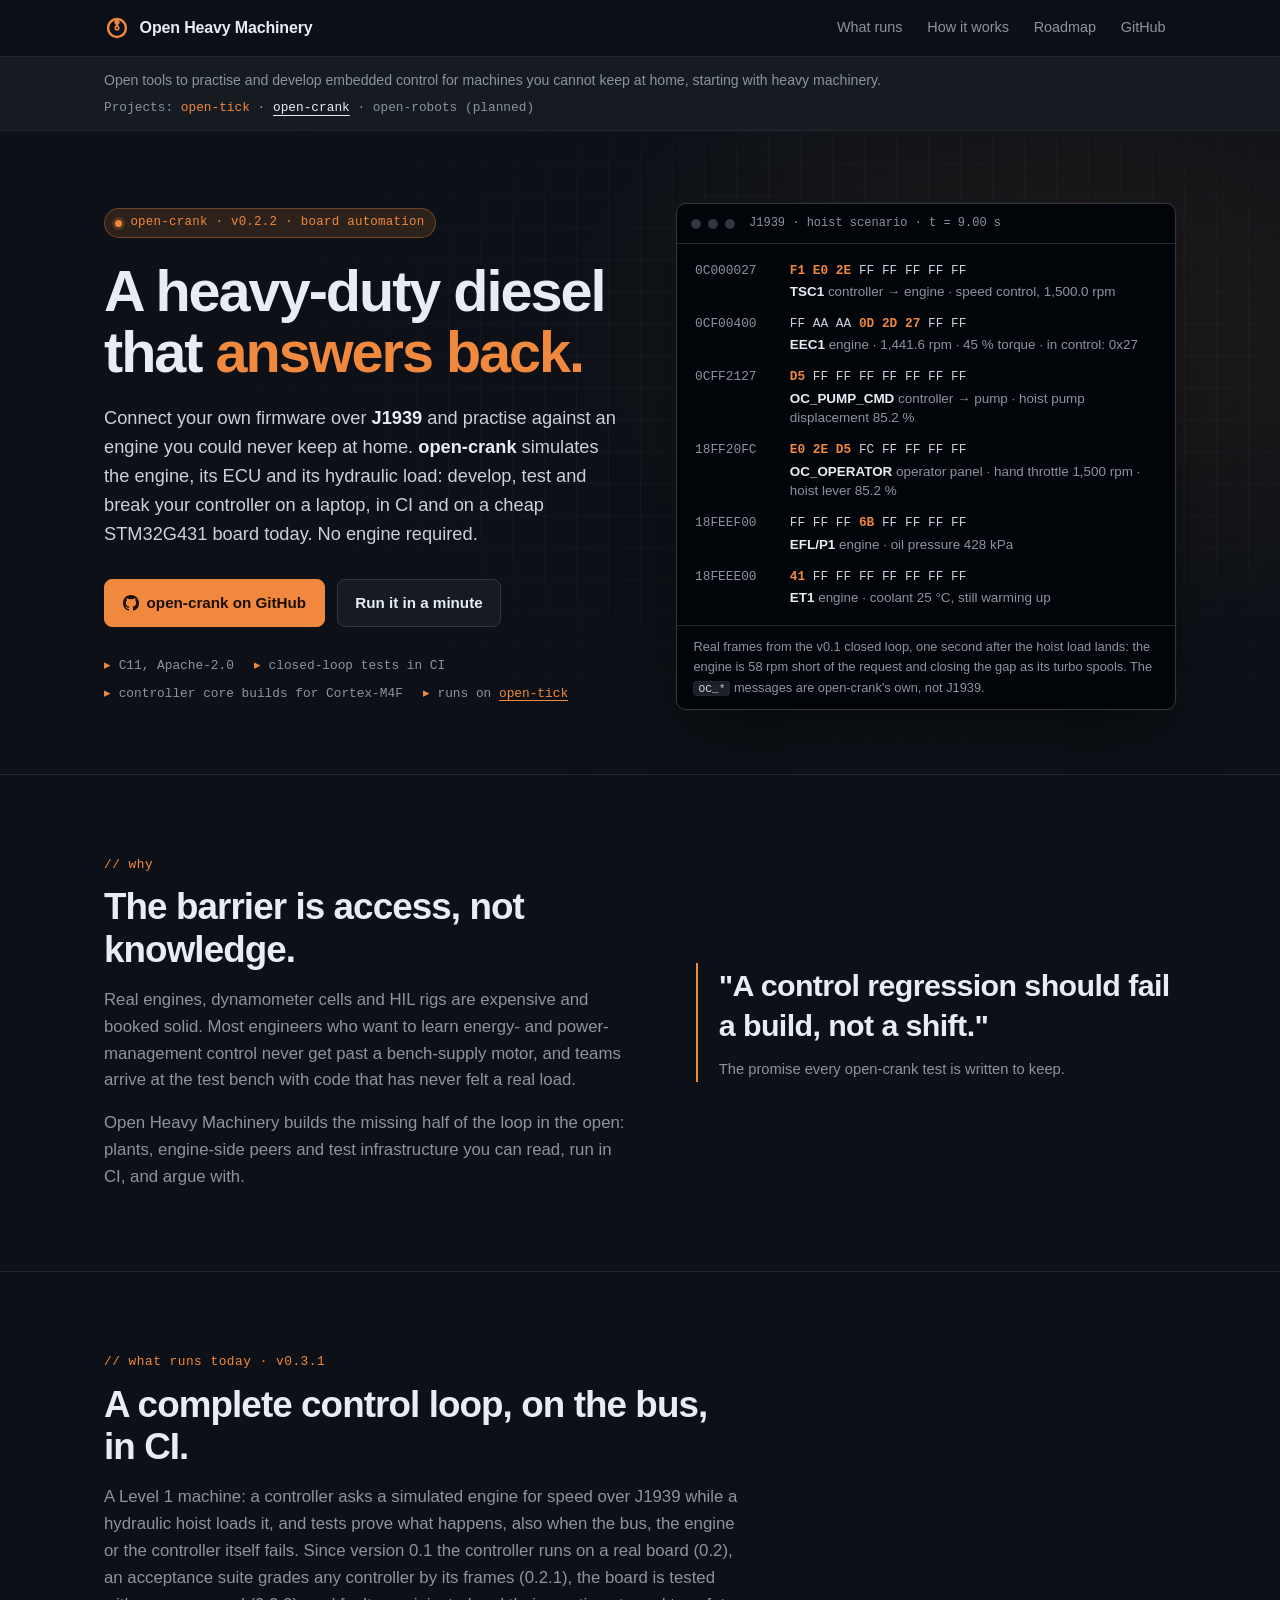
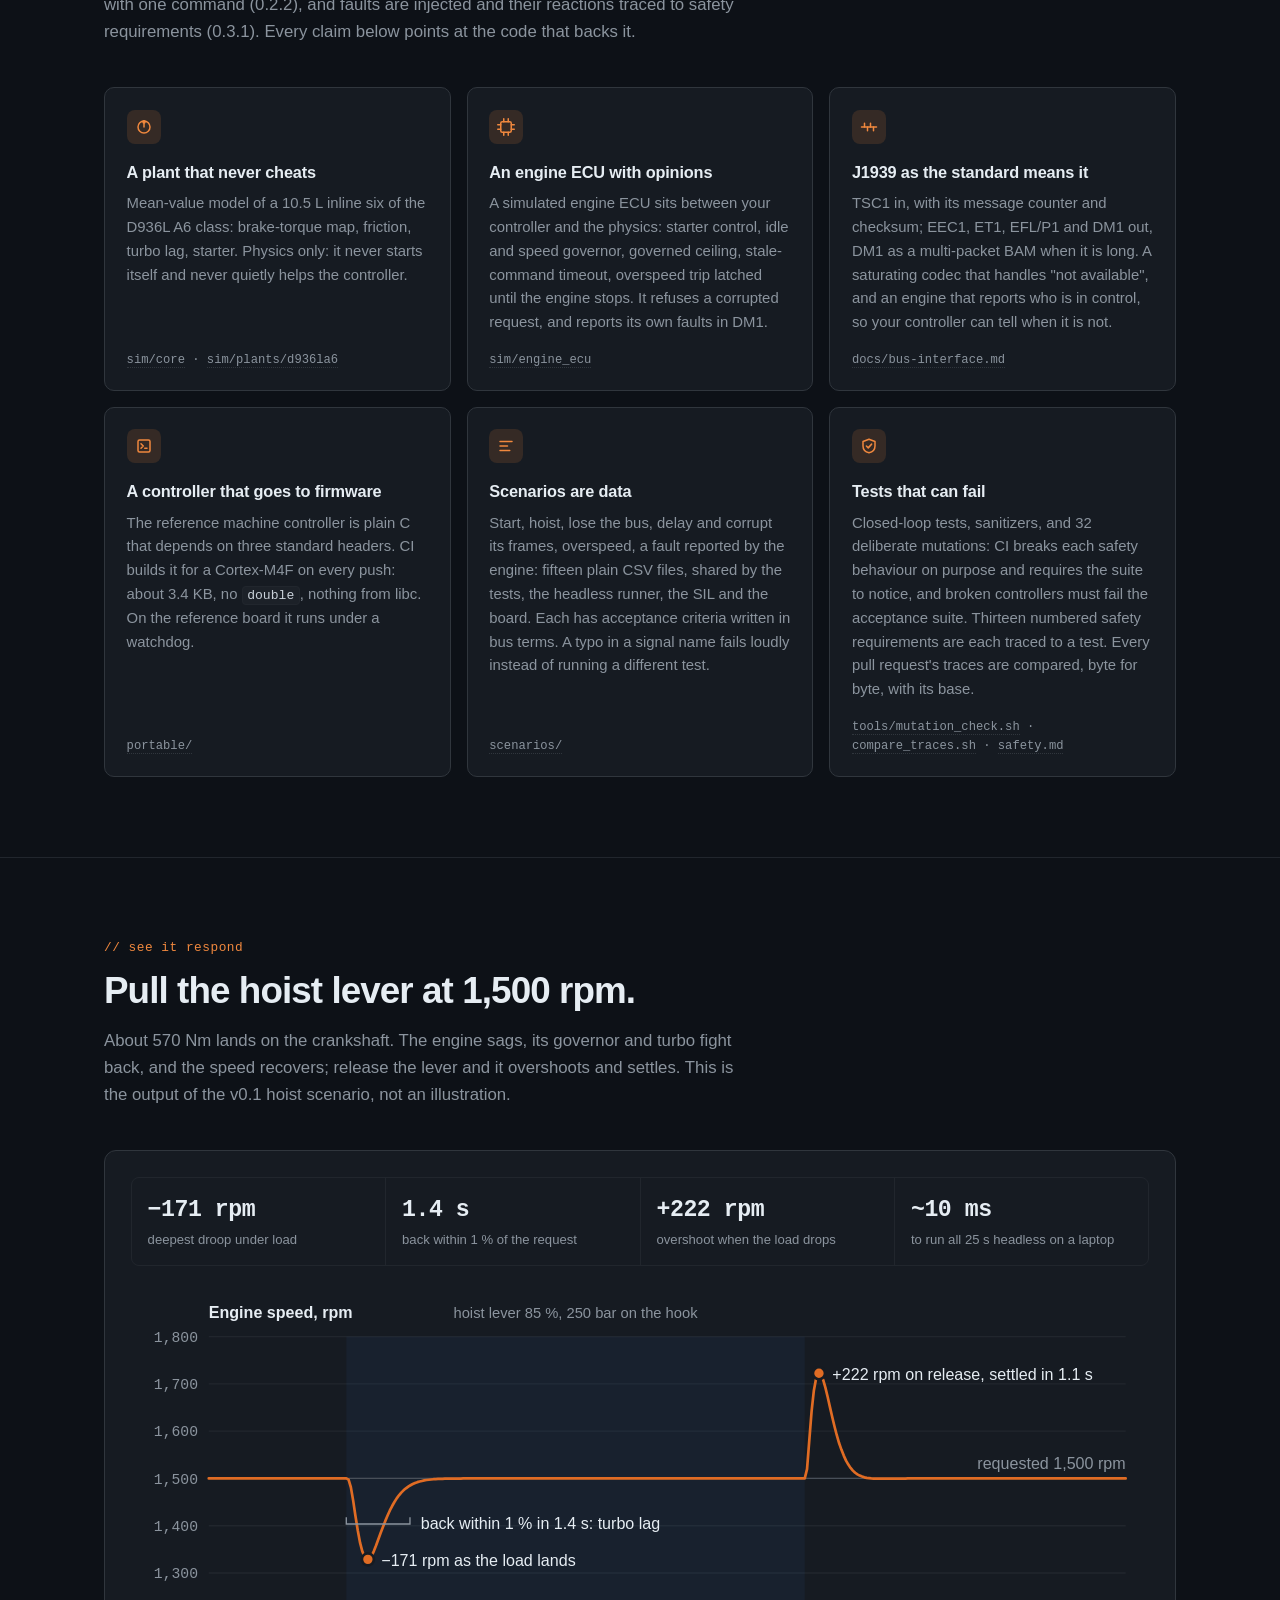
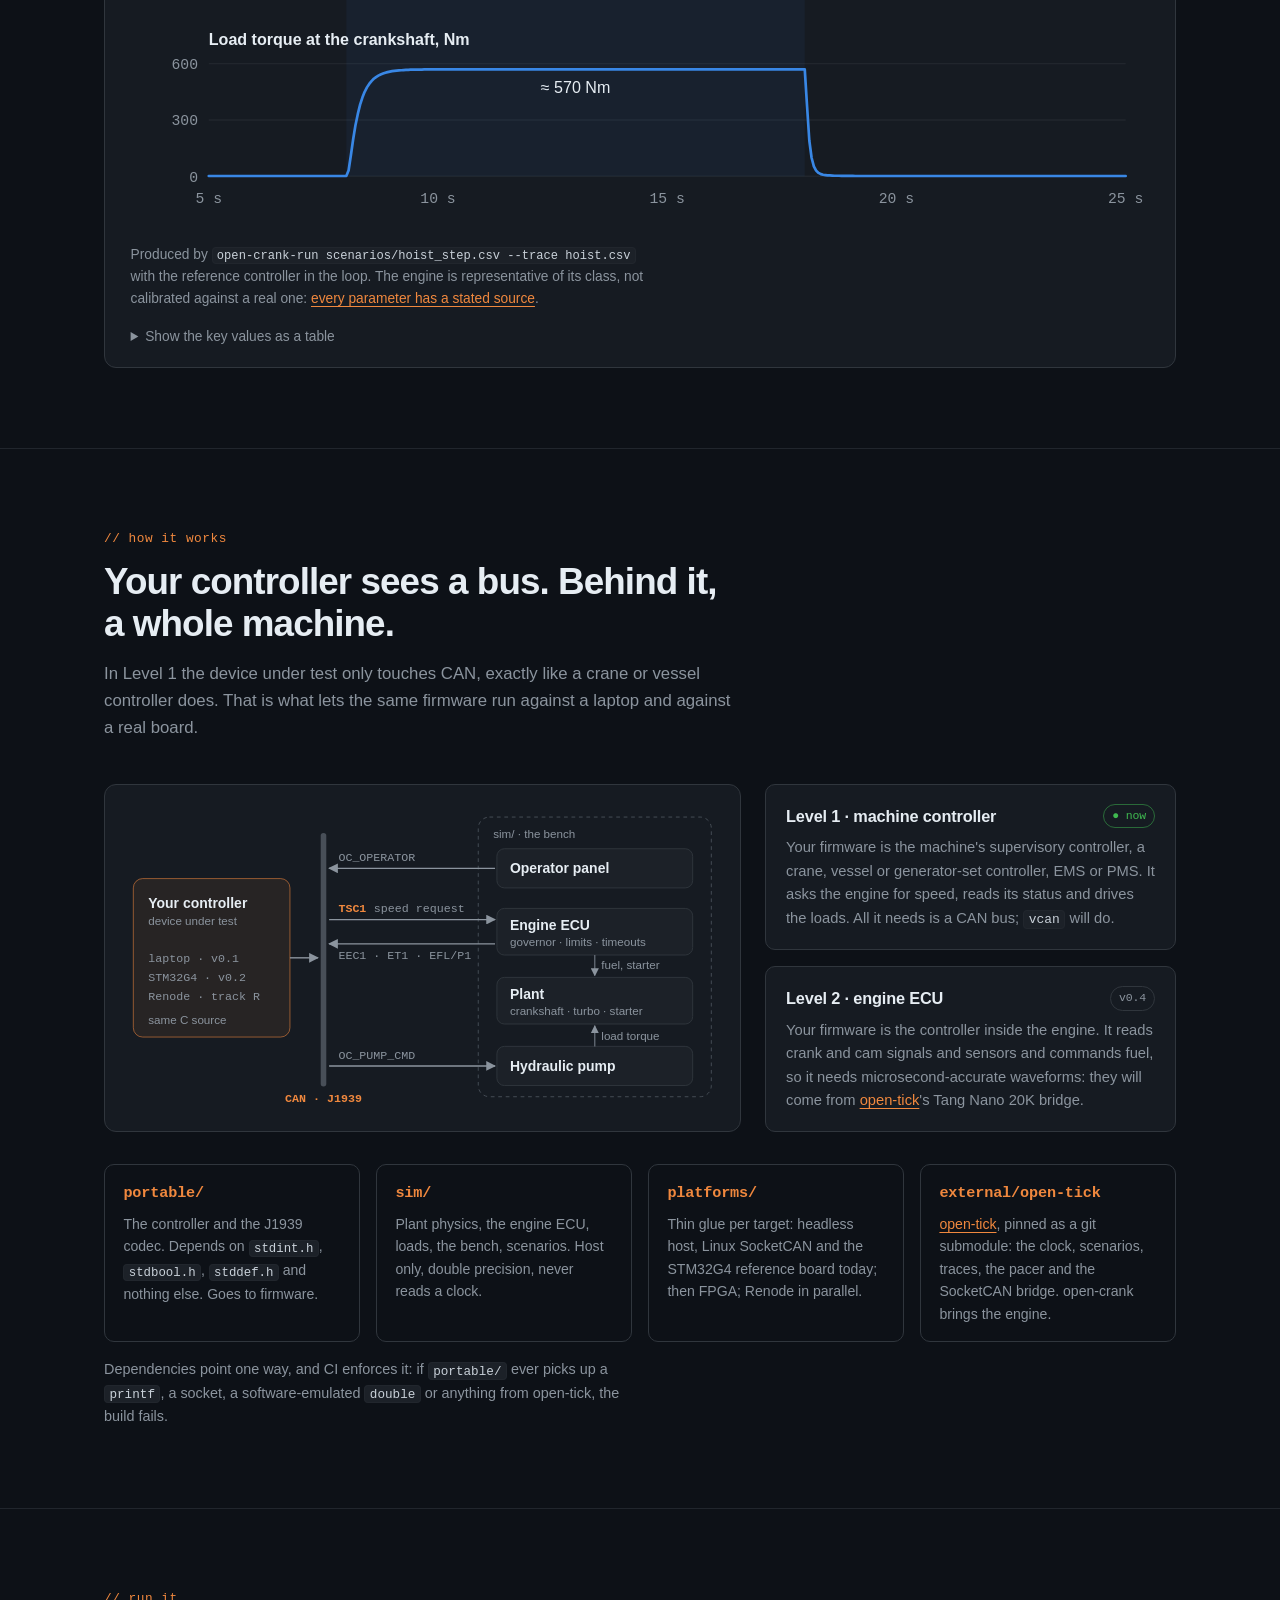
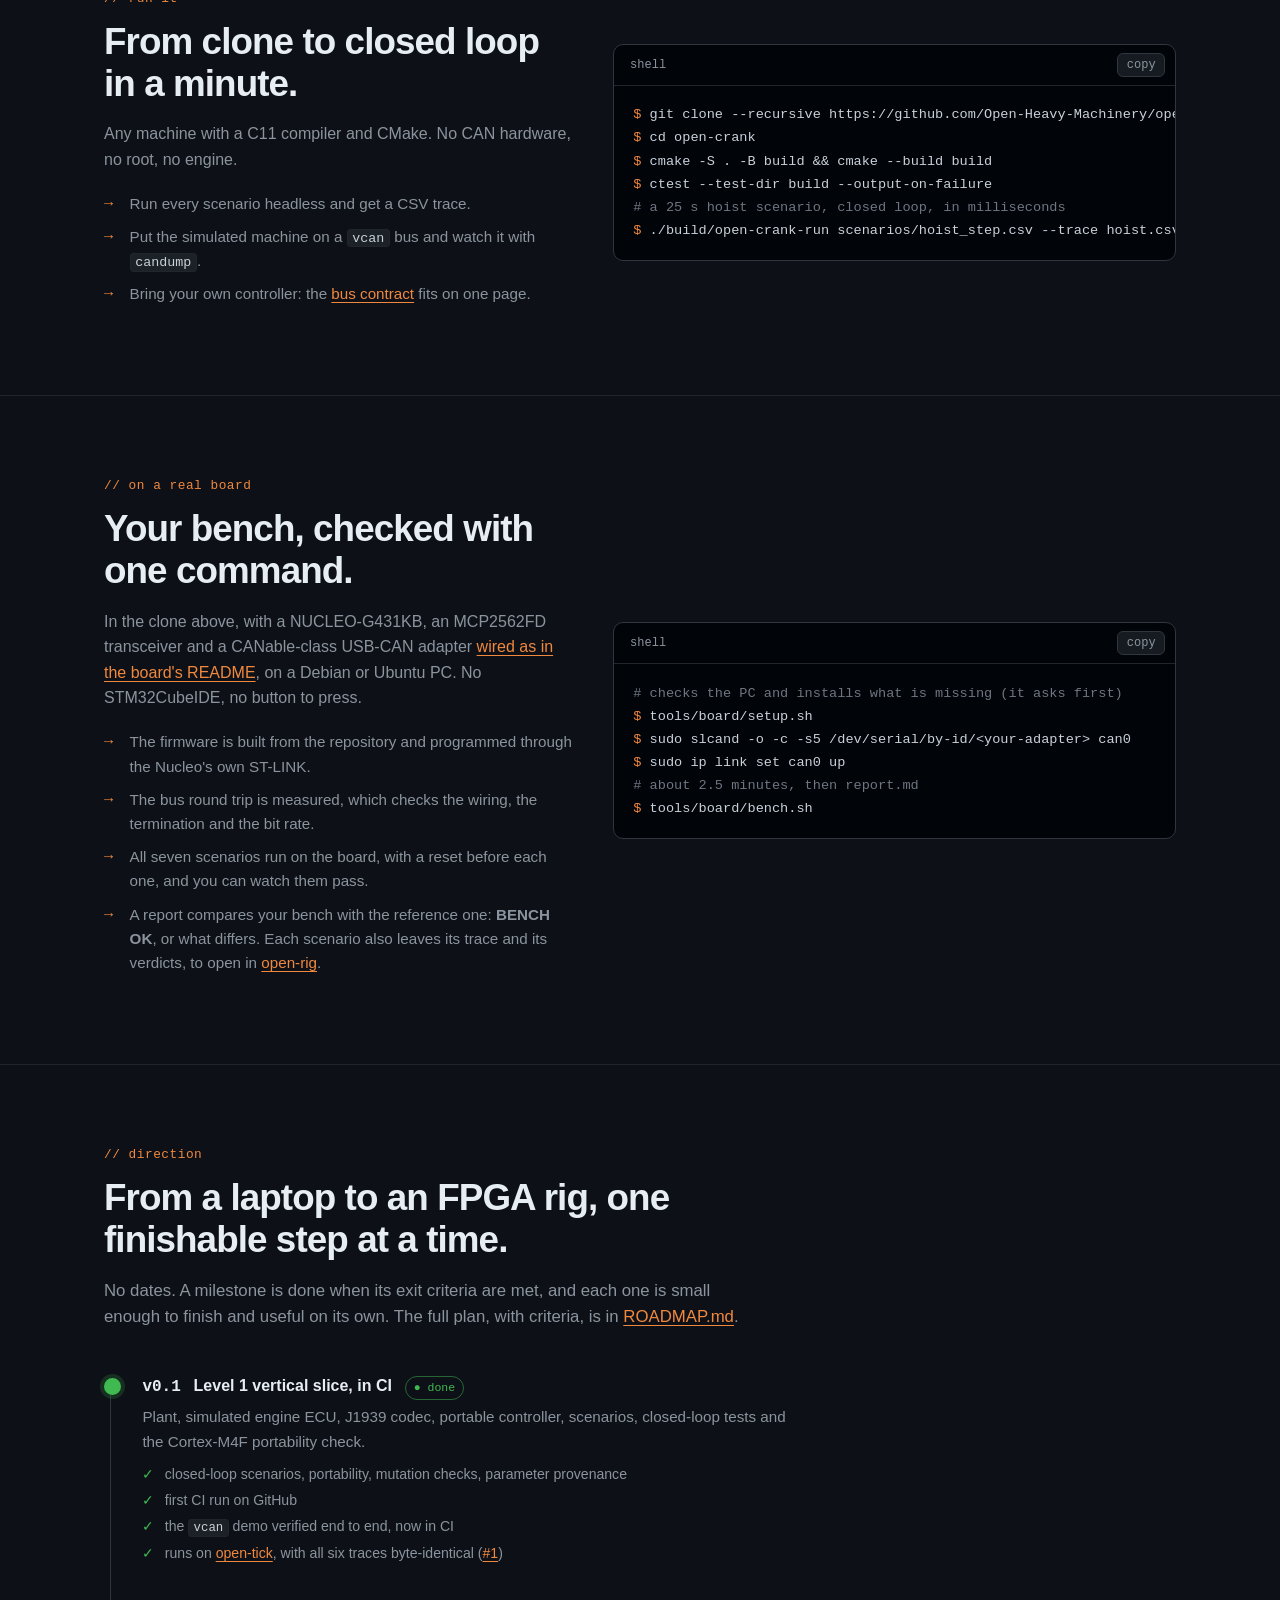
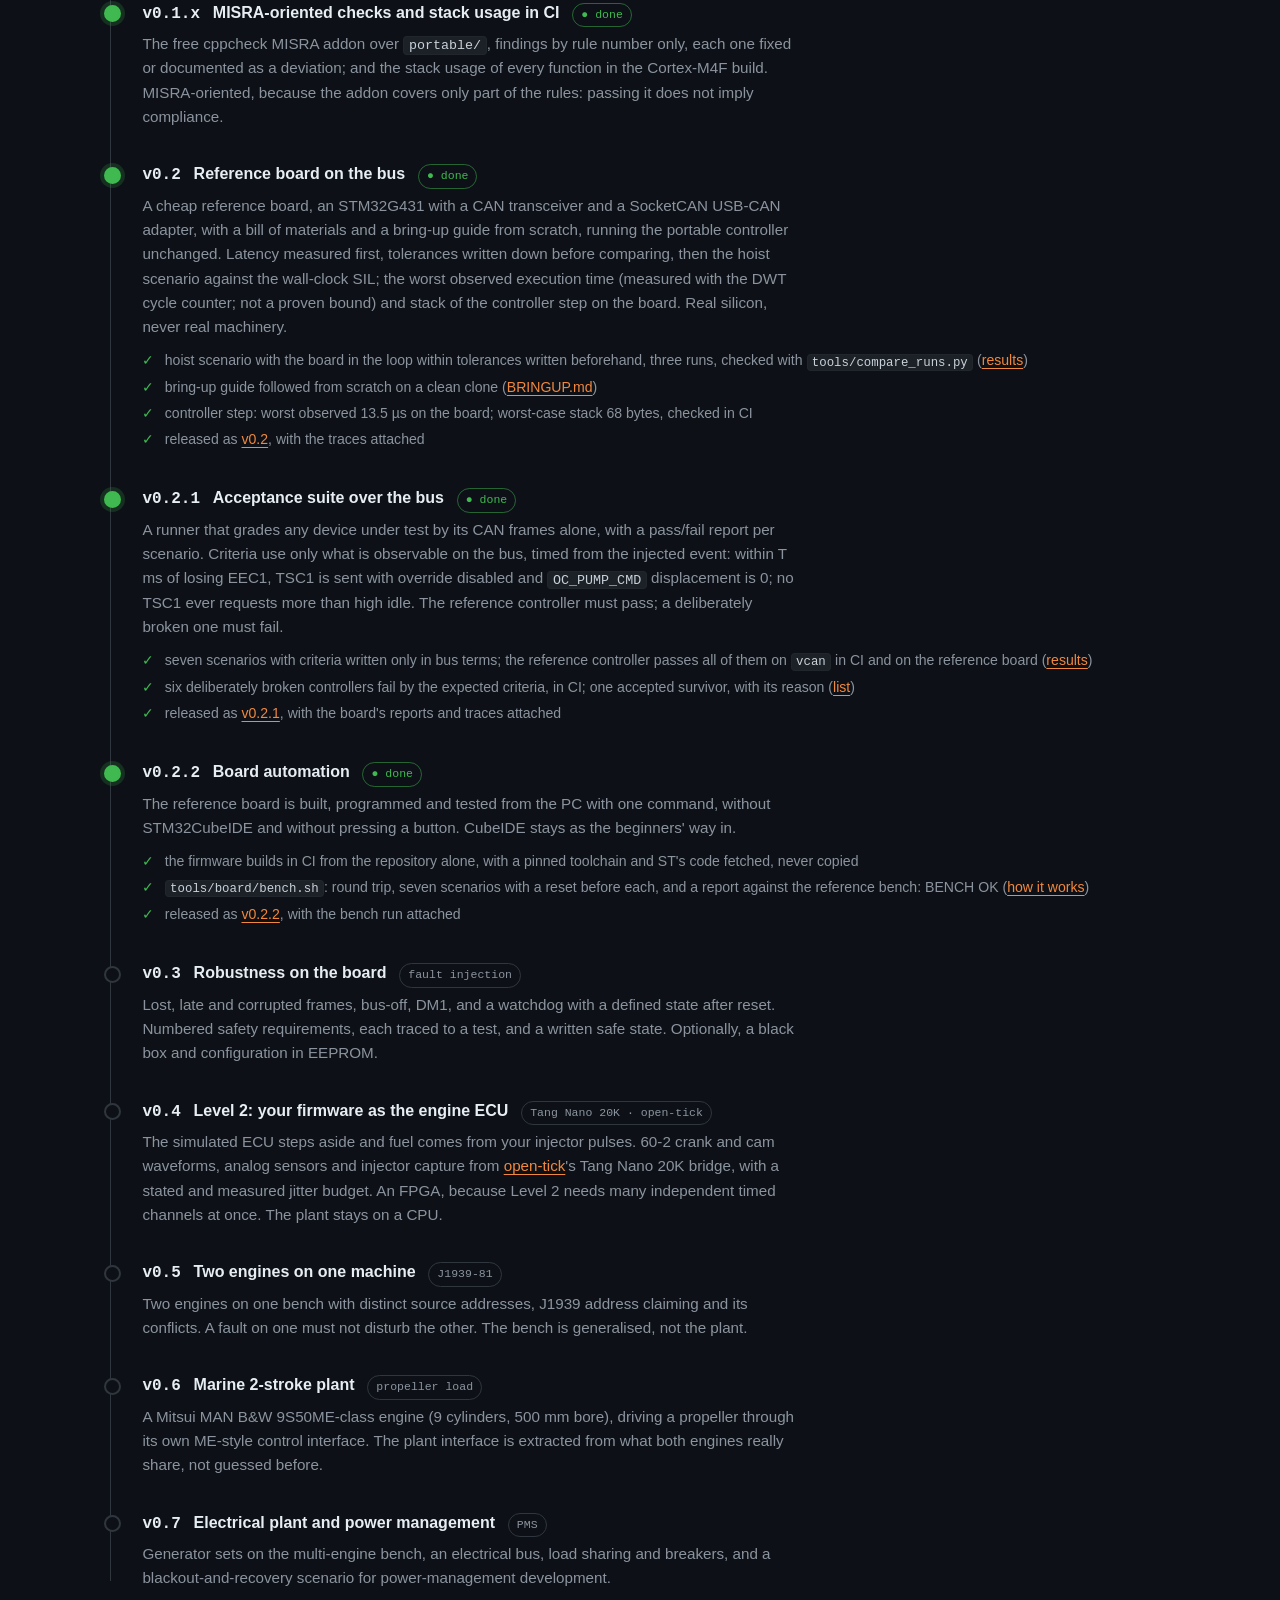
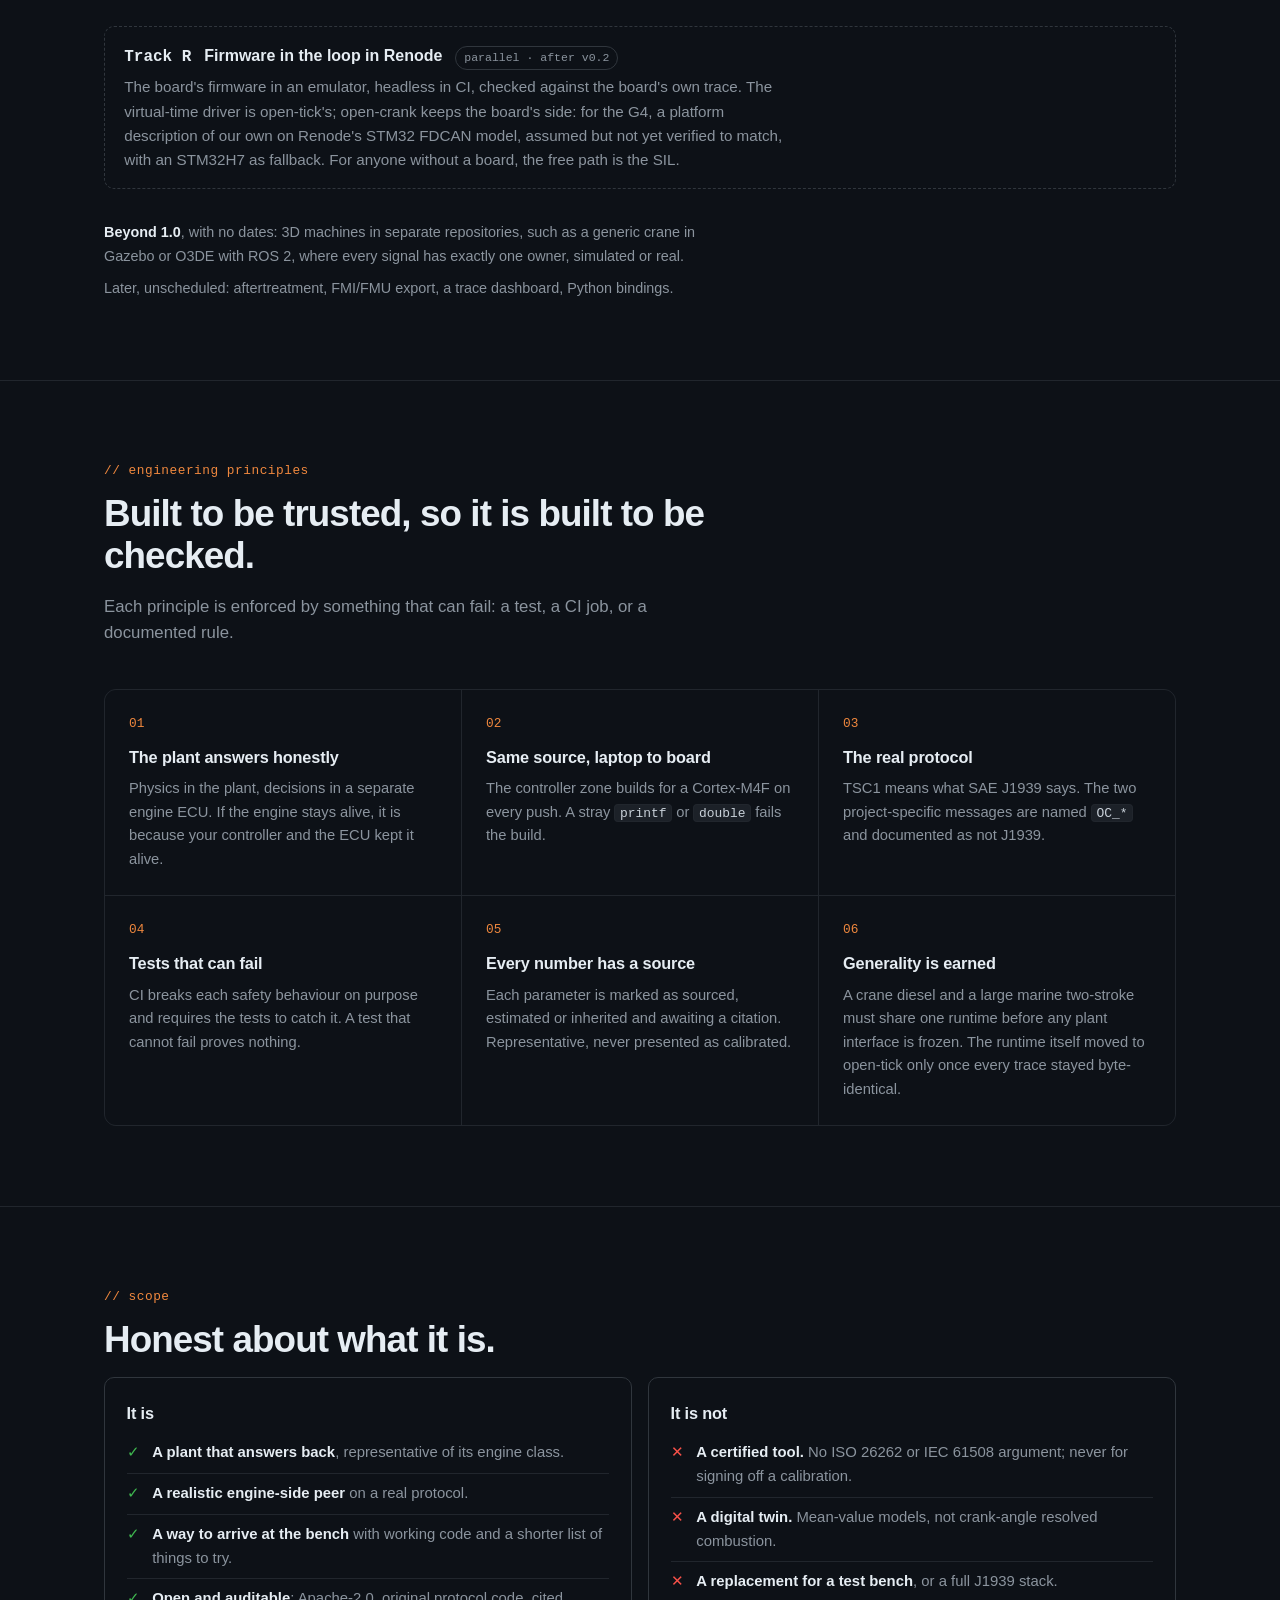
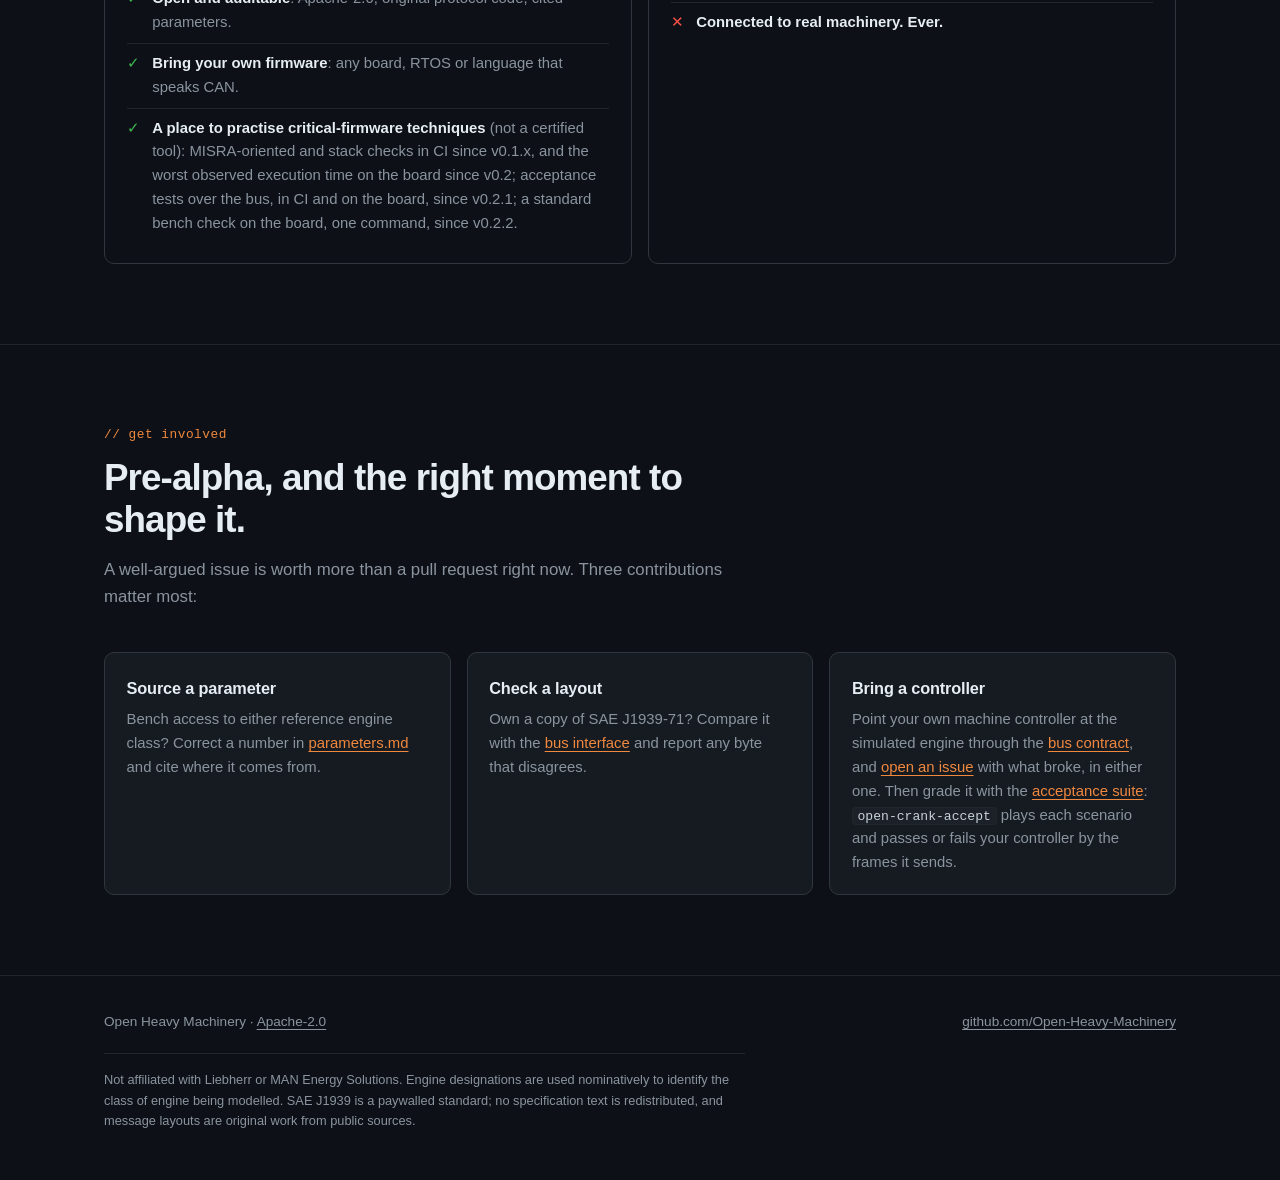
==== commit 8acd6afd: "open-crank page: 'what runs today' brought to v0.3.1 The section still said v0.1 (18 mutations, 2.6 " ====
--- a/open-crank/index.html
+++ b/open-crank/index.html
@@ -57,7 +57,7 @@
     <div class="hero" id="top">
       <div class="wrap">
         <div>
-          <div class="eyebrow"><span class="dot" aria-hidden="true"></span>open-crank · v0.3.1<span class="long"> · robustness on the board</span></div>
+          <div class="eyebrow"><span class="dot" aria-hidden="true"></span>open-crank · v0.2.2<span class="long"> · board automation</span></div>
           <h1>A heavy-duty diesel that <em>answers back.</em></h1>
           <p class="lede">
             Connect your own firmware over <strong>J1939</strong> and practise against an engine you could never keep at home. <strong>open-crank</strong> simulates the engine, its ECU and its hydraulic load: develop, test and break your controller on a laptop, in CI and on a cheap STM32G431 board today. No engine required.
@@ -106,9 +106,9 @@
 
     <section id="today" aria-labelledby="today-h">
       <div class="wrap">
-        <div class="kicker">// what runs today · v0.1</div>
+        <div class="kicker">// what runs today · v0.3.1</div>
         <h2 id="today-h">A complete control loop, on the bus, in CI.</h2>
-        <p class="intro">Version 0.1 is a Level 1 vertical slice: a machine controller asks a simulated engine for speed over J1939 while a hydraulic hoist loads it, and tests prove what happens. Every claim below points at the code that backs it.</p>
+        <p class="intro">A Level 1 machine: a controller asks a simulated engine for speed over J1939 while a hydraulic hoist loads it, and tests prove what happens, also when the bus, the engine or the controller itself fails. Since version 0.1 the controller runs on a real board (0.2), an acceptance suite grades any controller by its frames (0.2.1), the board is tested with one command (0.2.2), and faults are injected and their reactions traced to safety requirements (0.3.1). Every claim below points at the code that backs it.</p>
         <div class="grid">
           <article class="card">
             <div class="ico" aria-hidden="true"><svg width="18" height="18" viewBox="0 0 24 24" fill="none" stroke="currentColor" stroke-width="2" stroke-linecap="round"><circle cx="12" cy="12" r="8"/><path d="M12 12V5"/><circle cx="12" cy="5" r="1.5" fill="currentColor"/></svg></div>
@@ -119,32 +119,32 @@
           <article class="card">
             <div class="ico" aria-hidden="true"><svg width="18" height="18" viewBox="0 0 24 24" fill="none" stroke="currentColor" stroke-width="2" stroke-linecap="round"><rect x="5" y="5" width="14" height="14" rx="2"/><path d="M9 1v4M15 1v4M9 19v4M15 19v4M1 9h4M1 15h4M19 9h4M19 15h4"/></svg></div>
             <h3>An engine ECU with opinions</h3>
-            <p>A simulated engine ECU sits between your controller and the physics: starter control, idle and speed governor, governed ceiling, stale-command timeout, overspeed trip latched until the engine stops.</p>
+            <p>A simulated engine ECU sits between your controller and the physics: starter control, idle and speed governor, governed ceiling, stale-command timeout, overspeed trip latched until the engine stops. It refuses a corrupted request, and reports its own faults in DM1.</p>
             <div class="where"><a href="https://github.com/Open-Heavy-Machinery/open-crank/tree/main/sim/engine_ecu">sim/engine_ecu</a></div>
           </article>
           <article class="card">
             <div class="ico" aria-hidden="true"><svg width="18" height="18" viewBox="0 0 24 24" fill="none" stroke="currentColor" stroke-width="2" stroke-linecap="round"><path d="M2 12h20"/><path d="M6 12V7M10 12v5M14 12V7M18 12v5"/></svg></div>
             <h3>J1939 as the standard means it</h3>
-            <p>TSC1 in; EEC1, ET1 and EFL/P1 out. A saturating codec that handles "not available", and an engine that reports who is in control, so your controller can tell when it is not.</p>
+            <p>TSC1 in, with its message counter and checksum; EEC1, ET1, EFL/P1 and DM1 out, DM1 as a multi-packet BAM when it is long. A saturating codec that handles "not available", and an engine that reports who is in control, so your controller can tell when it is not.</p>
             <div class="where"><a href="https://github.com/Open-Heavy-Machinery/open-crank/blob/main/docs/bus-interface.md">docs/bus-interface.md</a></div>
           </article>
           <article class="card">
             <div class="ico" aria-hidden="true"><svg width="18" height="18" viewBox="0 0 24 24" fill="none" stroke="currentColor" stroke-width="2" stroke-linecap="round" stroke-linejoin="round"><rect x="4" y="4" width="16" height="16" rx="2"/><path d="M8 9l3 3-3 3M13 15h3"/></svg></div>
             <h3>A controller that goes to firmware</h3>
-            <p>The reference machine controller is plain C that depends on three standard headers. CI builds it for a Cortex-M4F on every push: about 2.6 KB, no <code>double</code>, nothing from libc.</p>
+            <p>The reference machine controller is plain C that depends on three standard headers. CI builds it for a Cortex-M4F on every push: about 3.4 KB, no <code>double</code>, nothing from libc. On the reference board it runs under a watchdog.</p>
             <div class="where"><a href="https://github.com/Open-Heavy-Machinery/open-crank/tree/main/portable">portable/</a></div>
           </article>
           <article class="card">
             <div class="ico" aria-hidden="true"><svg width="18" height="18" viewBox="0 0 24 24" fill="none" stroke="currentColor" stroke-width="2" stroke-linecap="round"><path d="M4 6h16M4 12h10M4 18h13"/></svg></div>
             <h3>Scenarios are data</h3>
-            <p>Start, hoist, lose the bus, overspeed: plain CSV files, shared by the tests, the headless runner and the SIL. A typo in a signal name fails loudly instead of running a different test.</p>
+            <p>Start, hoist, lose the bus, delay and corrupt its frames, overspeed, a fault reported by the engine: fifteen plain CSV files, shared by the tests, the headless runner, the SIL and the board. Each has acceptance criteria written in bus terms. A typo in a signal name fails loudly instead of running a different test.</p>
             <div class="where"><a href="https://github.com/Open-Heavy-Machinery/open-crank/tree/main/scenarios">scenarios/</a></div>
           </article>
           <article class="card">
             <div class="ico" aria-hidden="true"><svg width="18" height="18" viewBox="0 0 24 24" fill="none" stroke="currentColor" stroke-width="2" stroke-linecap="round" stroke-linejoin="round"><path d="M12 3l8 3v6c0 4.5-3.4 8-8 9-4.6-1-8-4.5-8-9V6z"/><path d="M8.5 12l2.5 2.5 4.5-5"/></svg></div>
             <h3>Tests that can fail</h3>
-            <p>Closed-loop tests for every exit scenario, sanitizers, and 18 deliberate mutations: CI breaks each safety behaviour on purpose and requires the suite to notice. Every pull request's traces are compared, byte for byte, with its base.</p>
-            <div class="where"><a href="https://github.com/Open-Heavy-Machinery/open-crank/blob/main/tools/mutation_check.sh">tools/mutation_check.sh</a> · <a href="https://github.com/Open-Heavy-Machinery/open-crank/blob/main/tools/compare_traces.sh">compare_traces.sh</a></div>
+            <p>Closed-loop tests, sanitizers, and 32 deliberate mutations: CI breaks each safety behaviour on purpose and requires the suite to notice, and broken controllers must fail the acceptance suite. Thirteen numbered safety requirements are each traced to a test. Every pull request's traces are compared, byte for byte, with its base.</p>
+            <div class="where"><a href="https://github.com/Open-Heavy-Machinery/open-crank/blob/main/tools/mutation_check.sh">tools/mutation_check.sh</a> · <a href="https://github.com/Open-Heavy-Machinery/open-crank/blob/main/tools/compare_traces.sh">compare_traces.sh</a> · <a href="https://github.com/Open-Heavy-Machinery/open-crank/blob/main/docs/safety.md">safety.md</a></div>
           </article>
         </div>
       </div>
@@ -342,7 +342,7 @@
           <ul class="checklist">
             <li>The firmware is built from the repository and programmed through the Nucleo's own ST-LINK.</li>
             <li>The bus round trip is measured, which checks the wiring, the termination and the bit rate.</li>
-            <li>All fifteen scenarios run on the board, faults included, with a reset before each one, and you can watch them pass.</li>
+            <li>All seven scenarios run on the board, with a reset before each one, and you can watch them pass.</li>
             <li>A report compares your bench with the reference one: <strong>BENCH OK</strong>, or what differs. Each scenario also leaves its trace and its verdicts, to open in <a href="https://github.com/Open-Heavy-Machinery/open-rig">open-rig</a>.</li>
           </ul>
         </div>
@@ -406,17 +406,9 @@
               <li class="done">released as <a href="https://github.com/Open-Heavy-Machinery/open-crank/releases/tag/v0.2.2">v0.2.2</a>, with the bench run attached</li>
             </ul>
           </li>
-          <li class="done">
-            <div class="tl-head"><span class="tl-ver">v0.3.1</span><span class="tl-title">Robustness on the board</span><span class="chip now">done</span></div>
-            <p>Failures are testable on the reference board, and the controller's reactions are specified and traced to tests: a written safe state and thirteen numbered safety requirements (<a href="https://github.com/Open-Heavy-Machinery/open-crank/blob/main/docs/safety.md">safety.md</a>).</p>
-            <ul class="pending">
-              <li class="done">transport faults on <a href="../open-tick/">open-tick</a>'s links: late, jittered, lost and corrupted frames, bus-off</li>
-              <li class="done">TSC1 message counter and checksum: a corrupted request is refused, not obeyed</li>
-              <li class="done">the engine's DM1, also as a multi-packet BAM: the red stop lamp faults, the amber lamp means limp-home</li>
-              <li class="done">a watchdog on the board: after it fires, the controller waits for the operator's fault reset</li>
-              <li class="done">every injected fault has a test of the reaction, and every requirement is traced to a test, in CI</li>
-              <li class="done">released as <a href="https://github.com/Open-Heavy-Machinery/open-crank/releases/tag/v0.3.1">v0.3.1</a>, with the bench run attached</li>
-            </ul>
+          <li>
+            <div class="tl-head"><span class="tl-ver">v0.3</span><span class="tl-title">Robustness on the board</span><span class="chip">fault injection</span></div>
+            <p>Lost, late and corrupted frames, bus-off, DM1, and a watchdog with a defined state after reset. Numbered safety requirements, each traced to a test, and a written safe state. Optionally, a black box and configuration in EEPROM.</p>
           </li>
           <li>
             <div class="tl-head"><span class="tl-ver">v0.4</span><span class="tl-title">Level 2: your firmware as the engine ECU</span><span class="chip">Tang Nano 20K · open-tick</span></div>
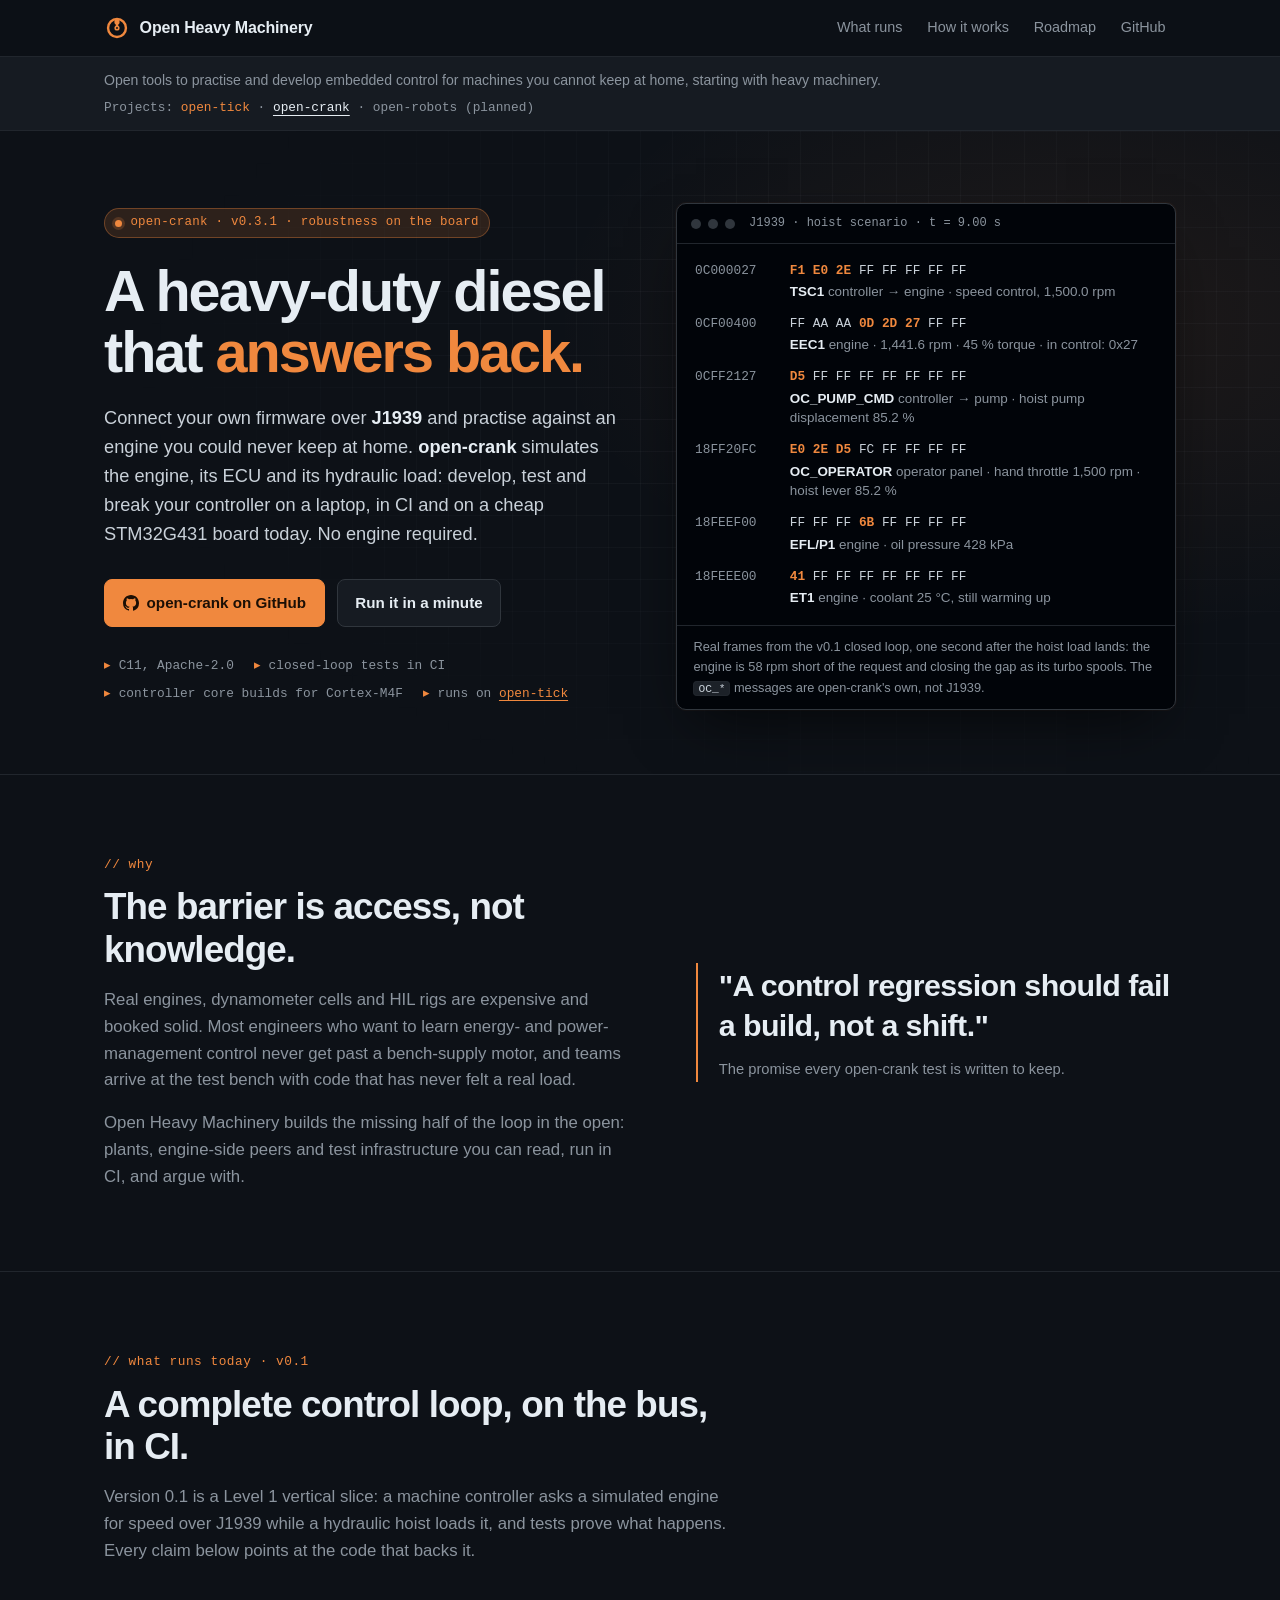
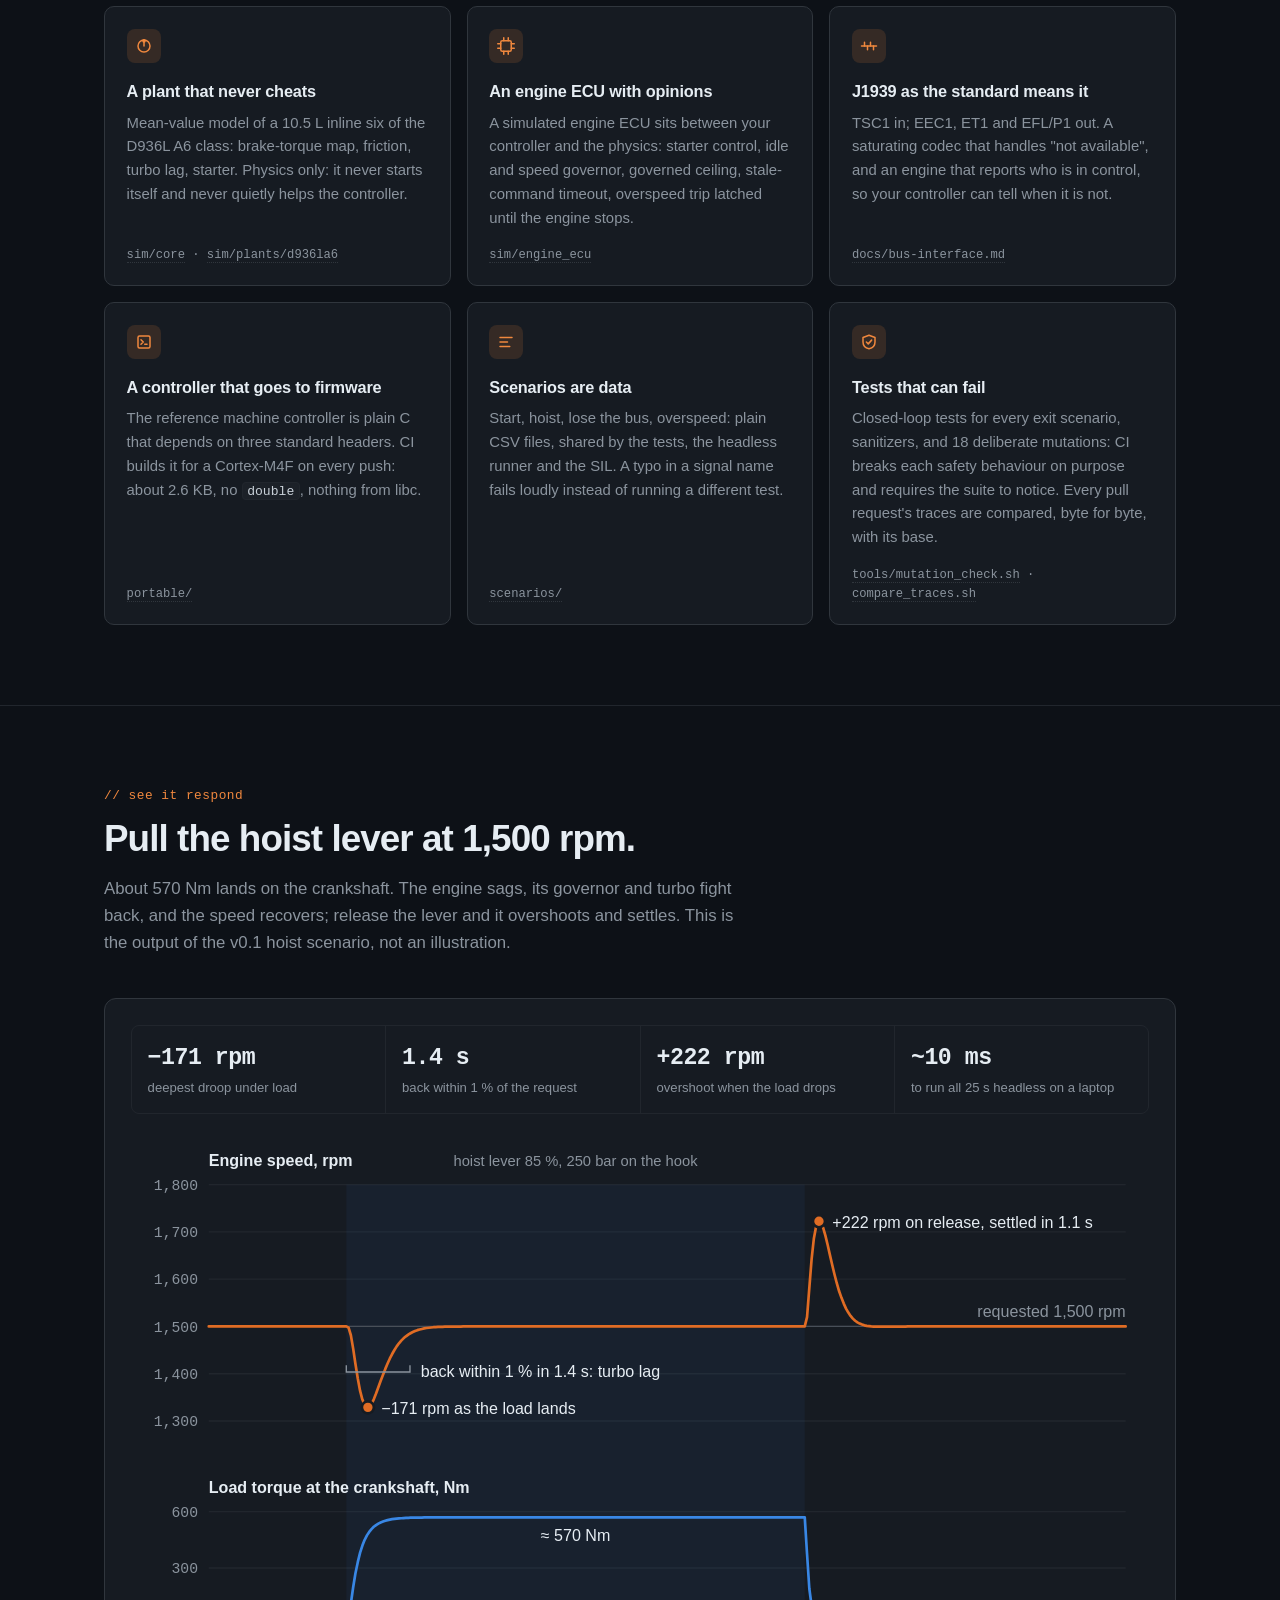
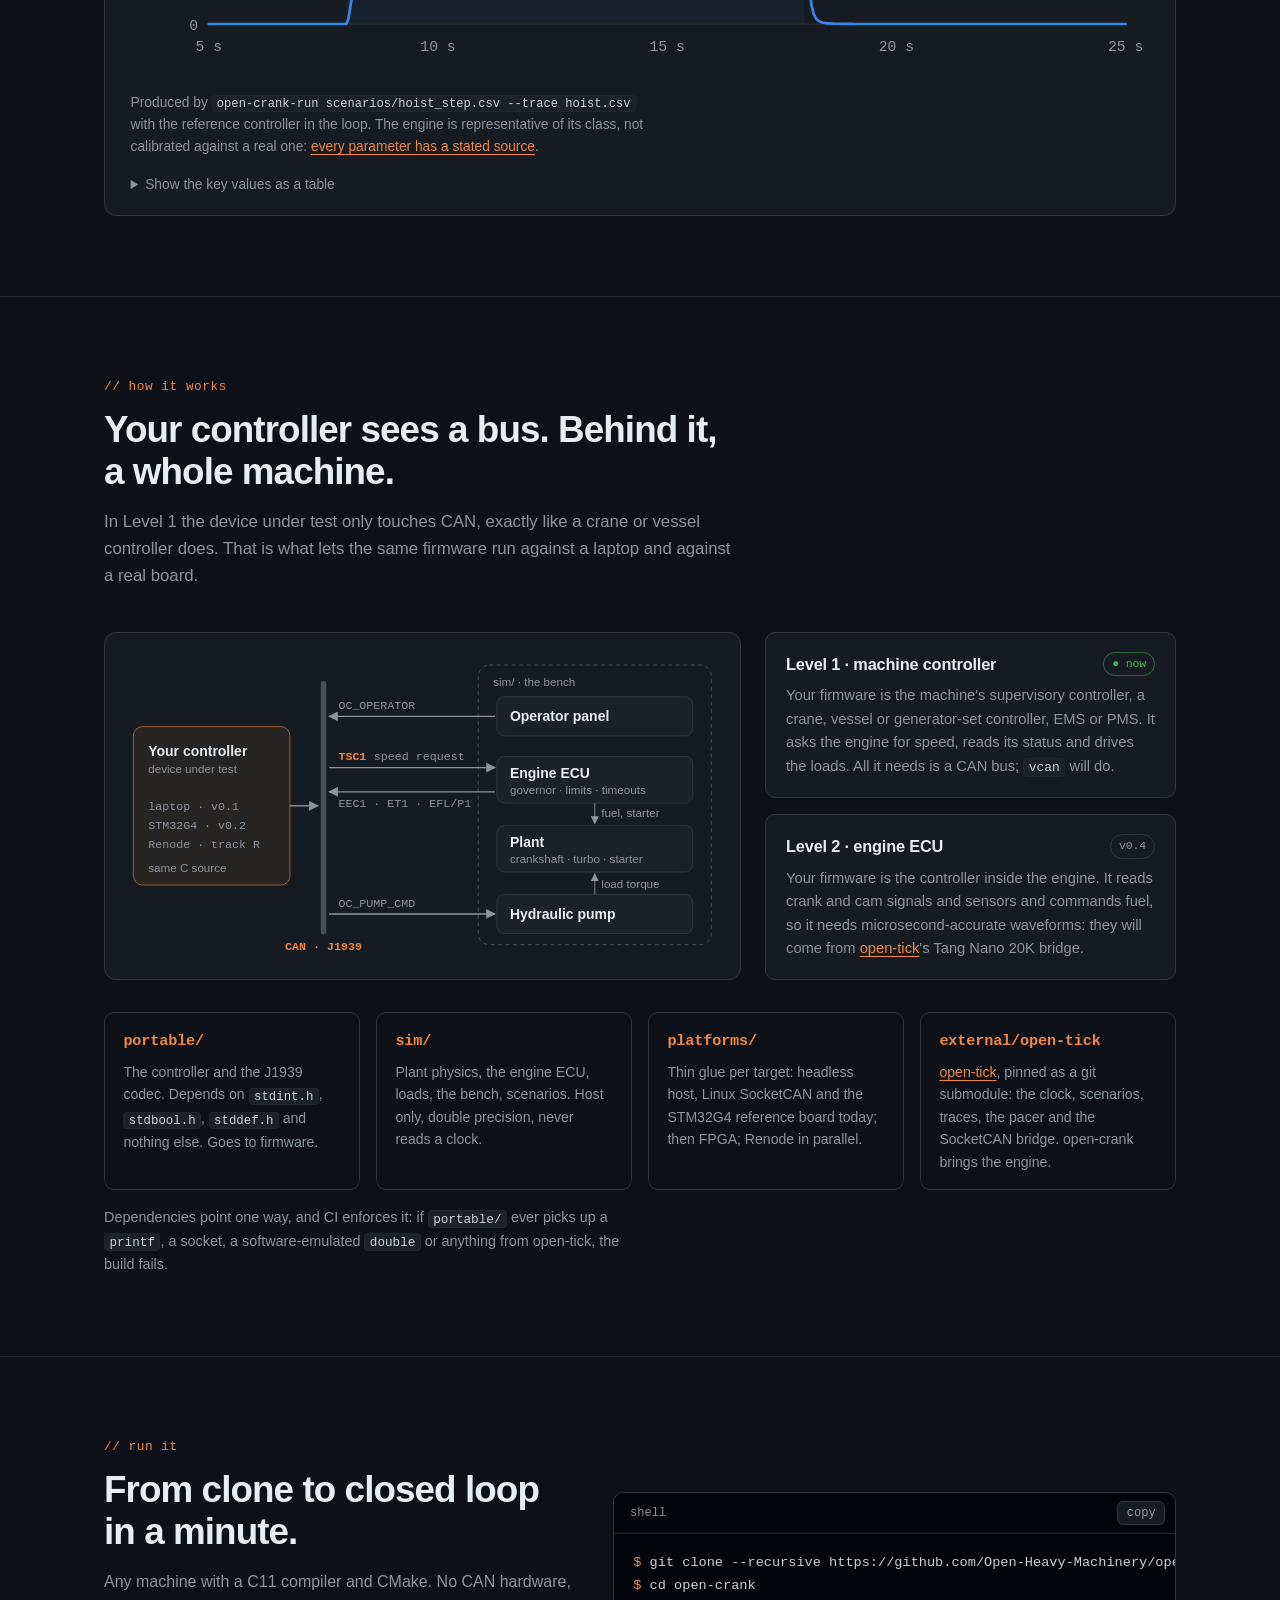
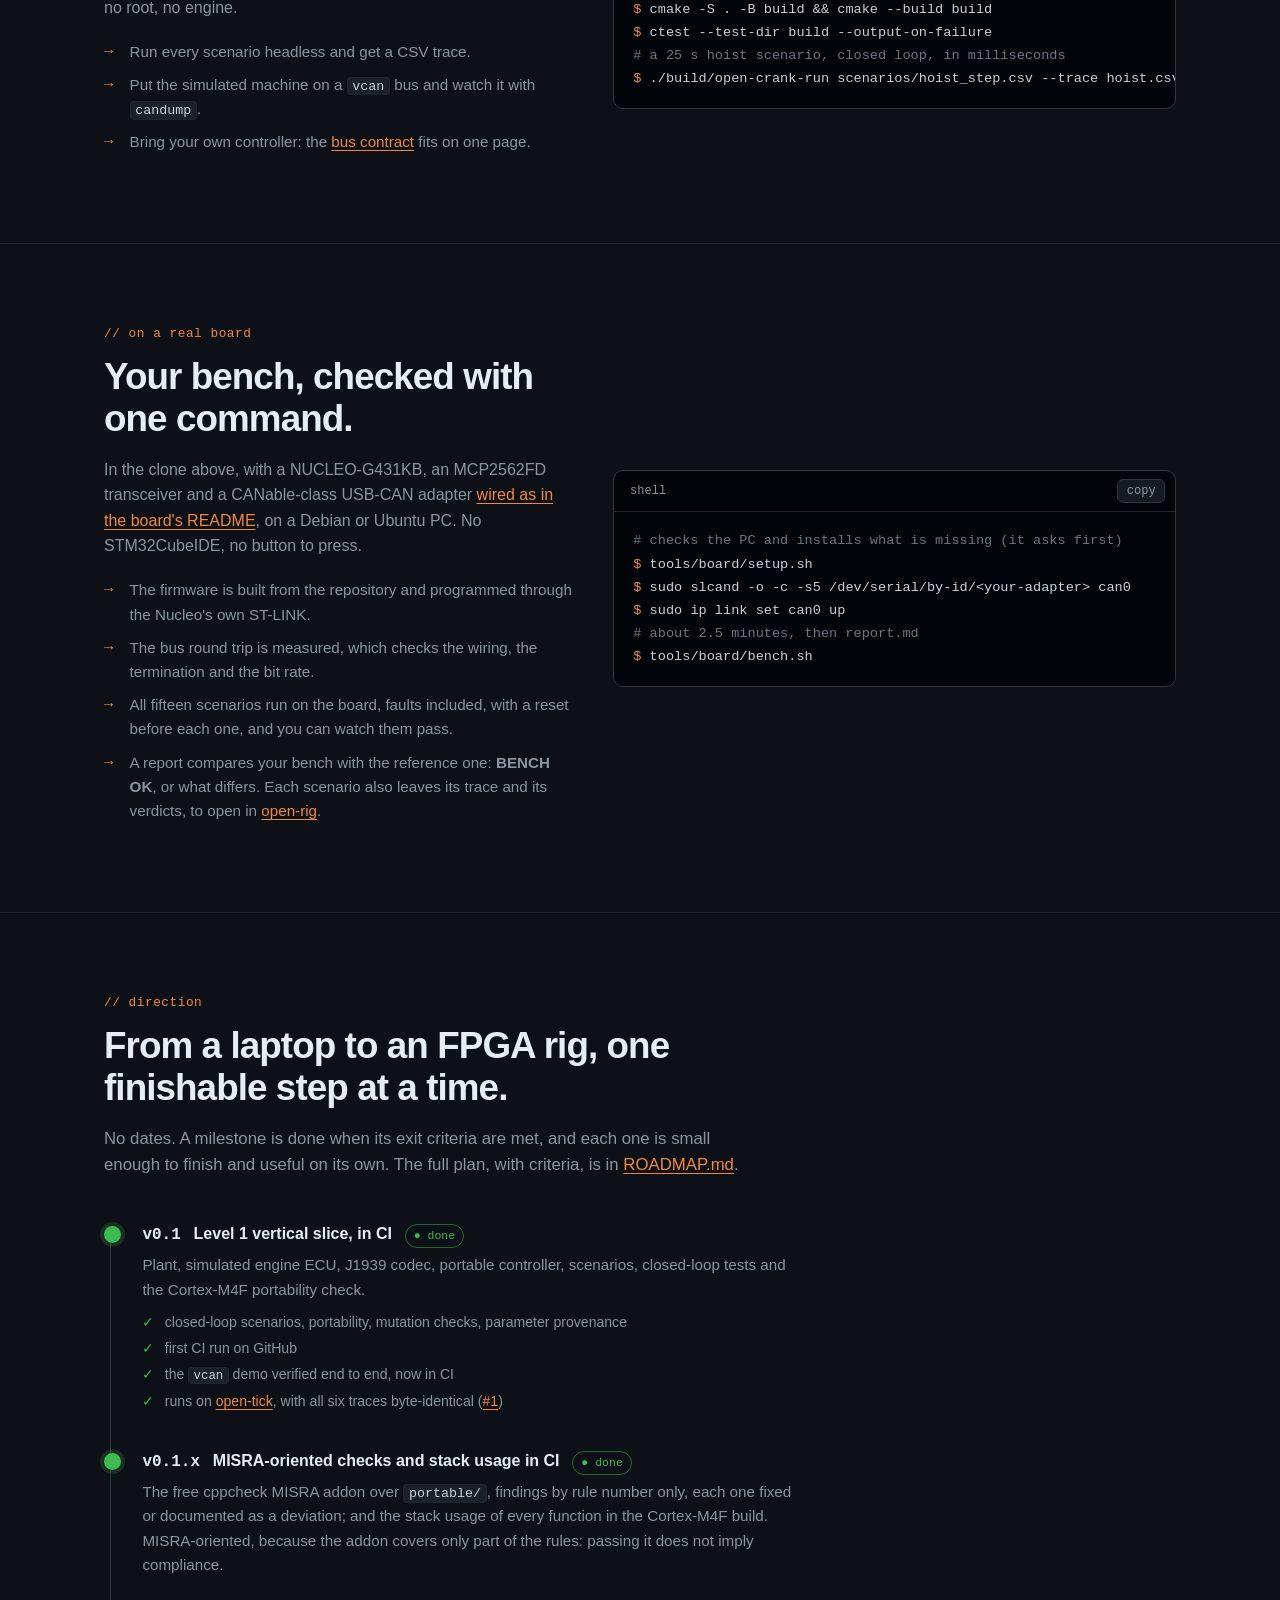
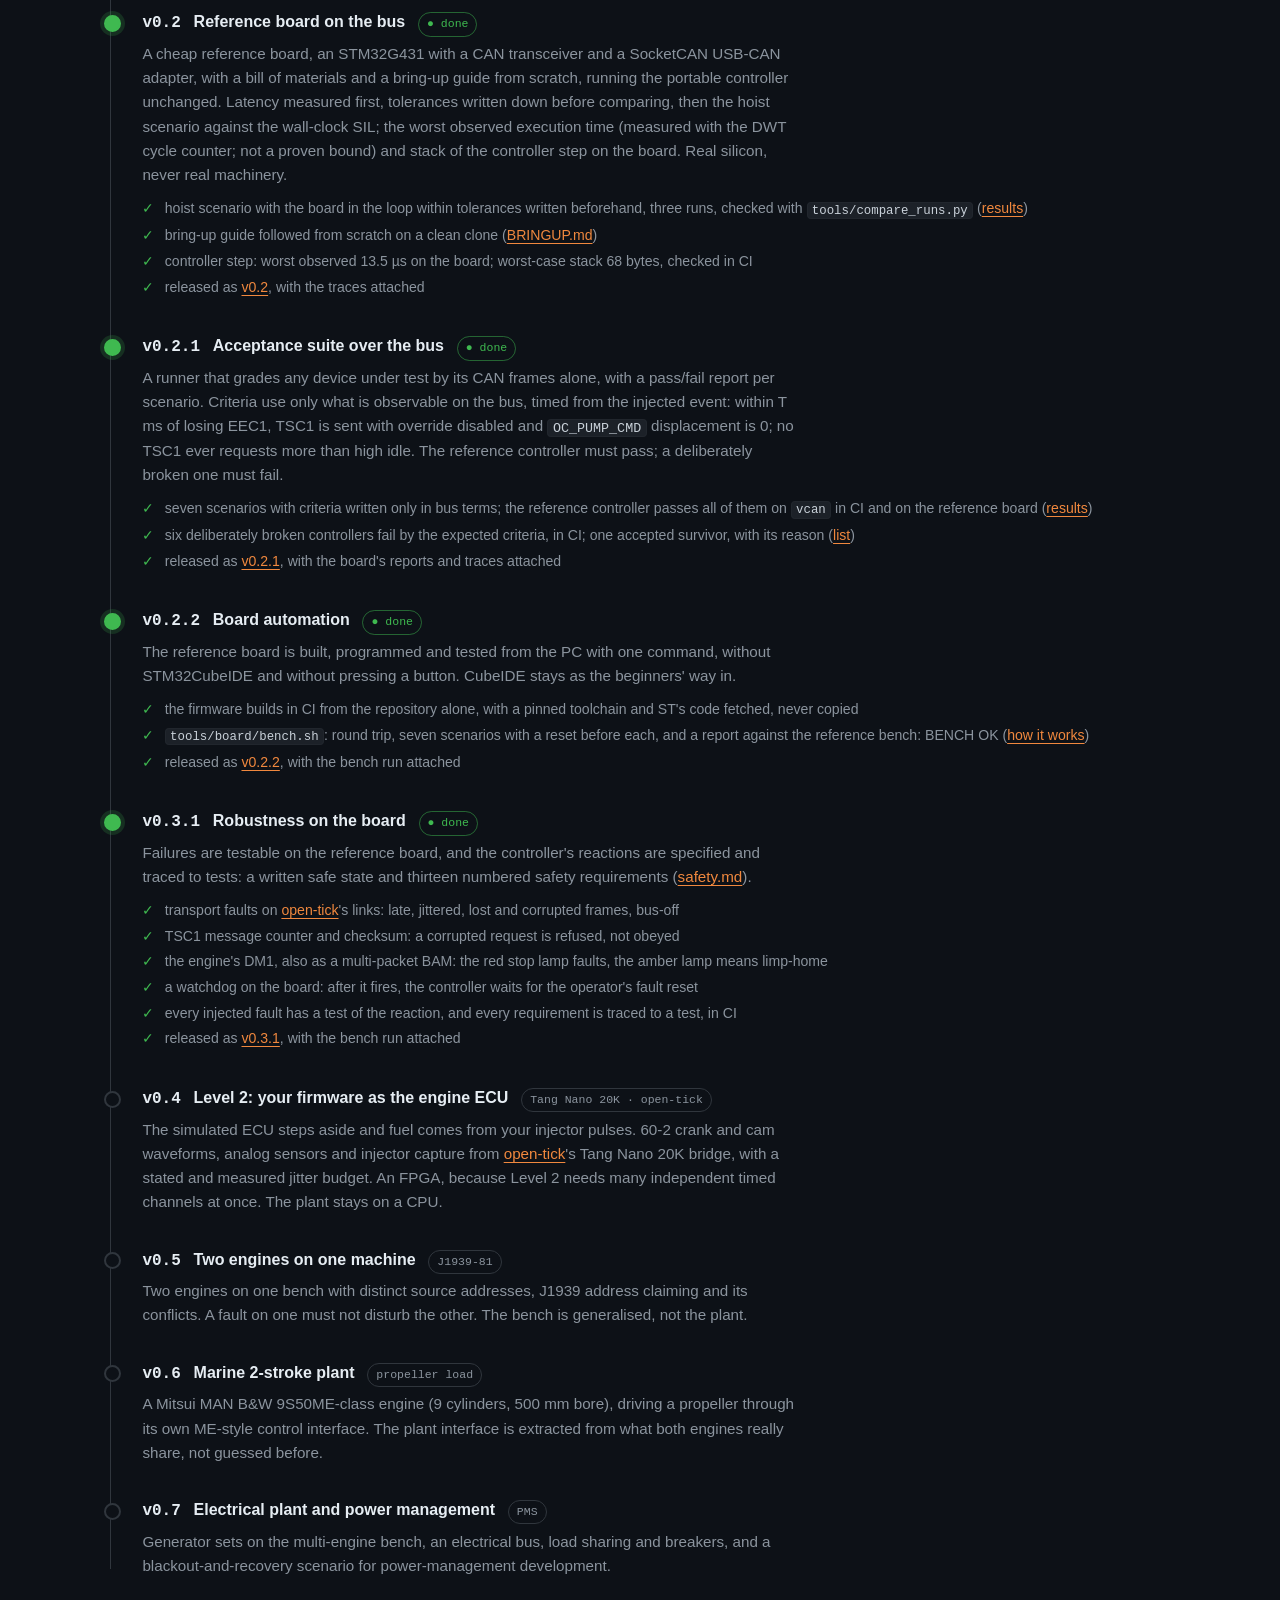
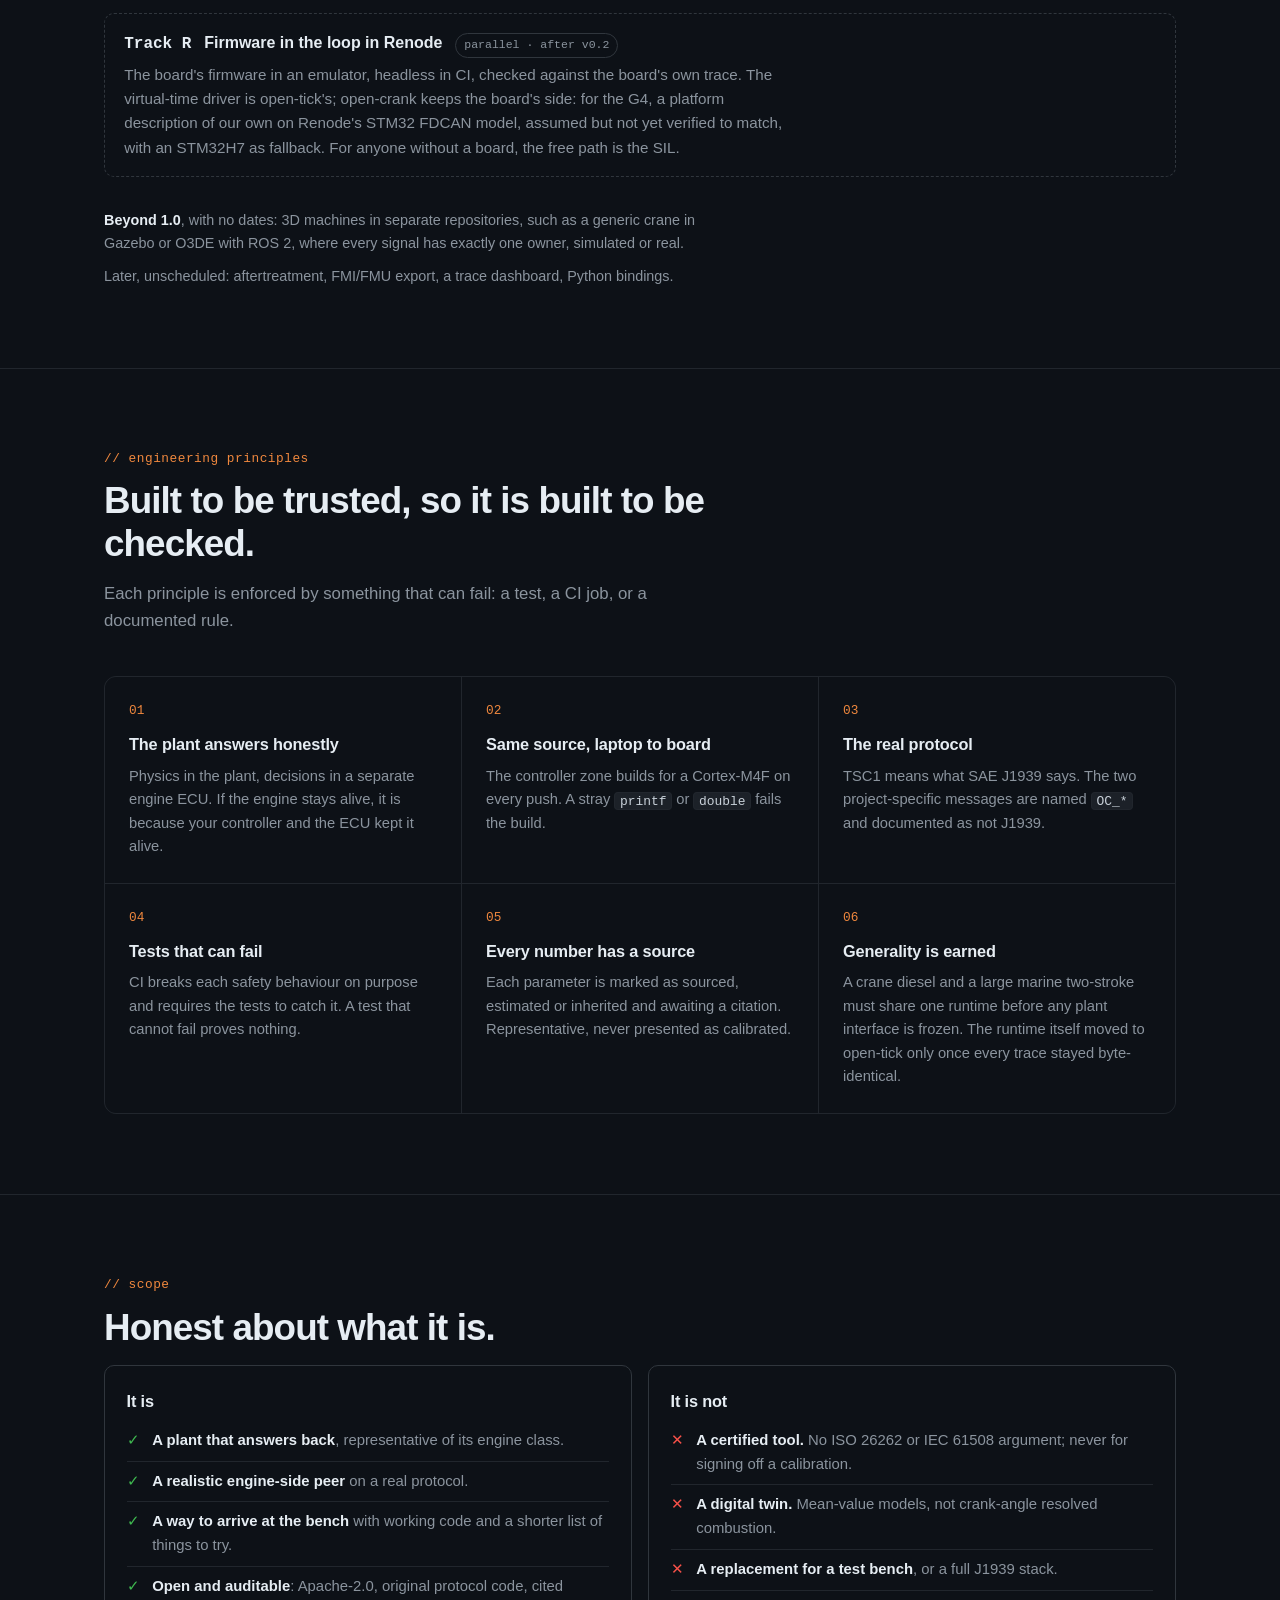
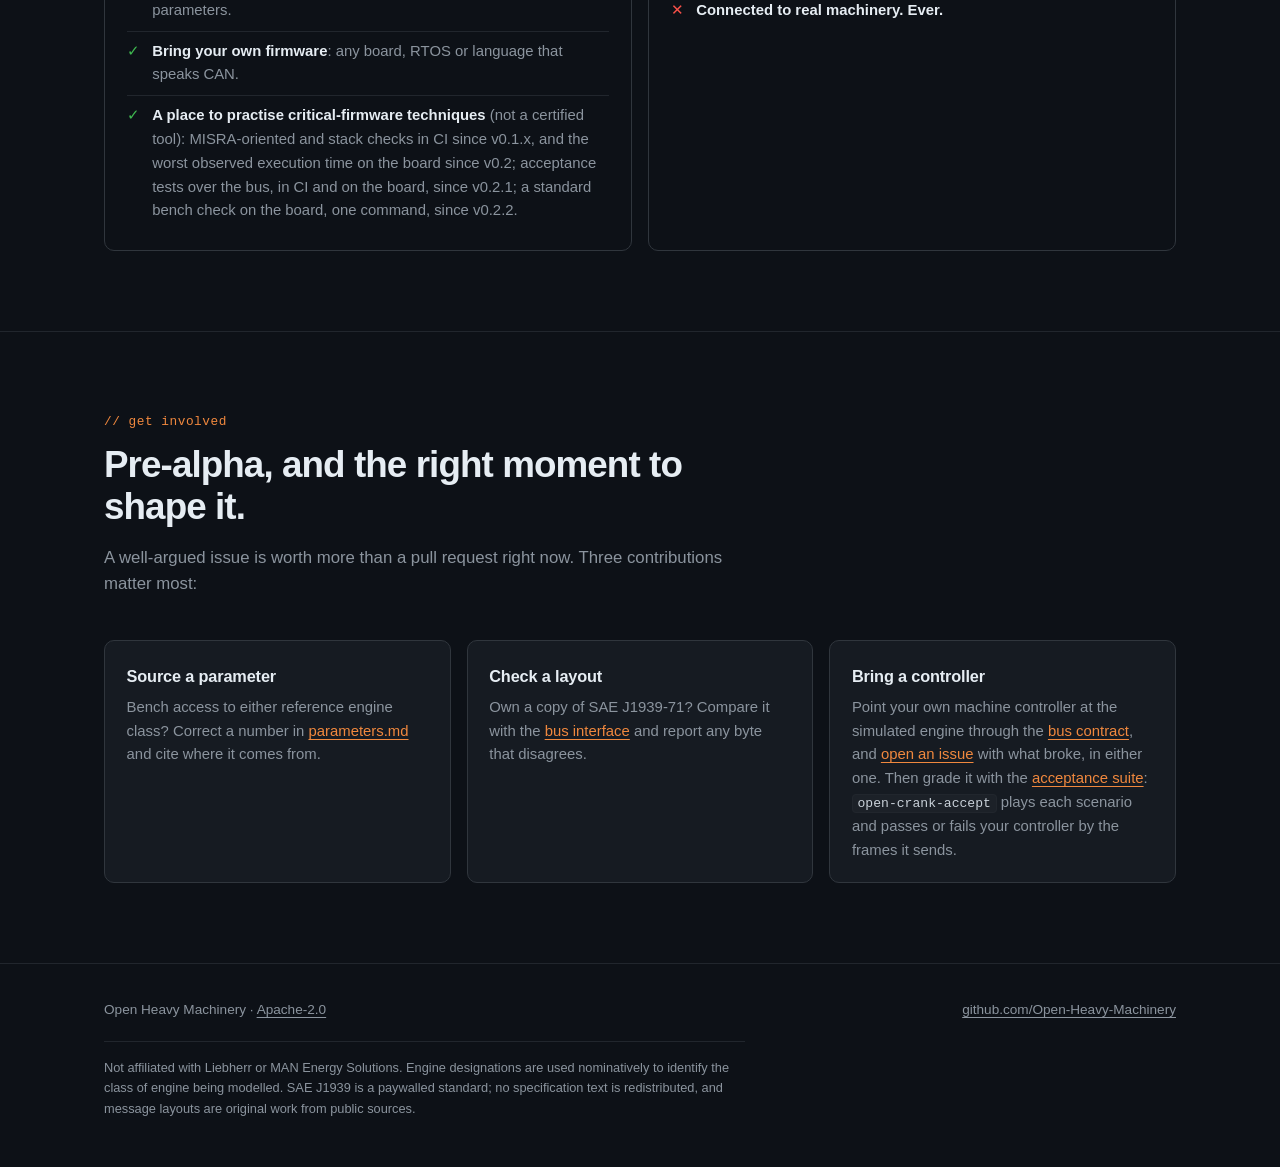
==== commit 996c6908: "Merge pull request #12 from Open-Heavy-Machinery/docs/open-crank-v0.3.1 open-crank v0.3.1: robustnes" ====
--- a/open-crank/index.html
+++ b/open-crank/index.html
@@ -57,7 +57,7 @@
     <div class="hero" id="top">
       <div class="wrap">
         <div>
-          <div class="eyebrow"><span class="dot" aria-hidden="true"></span>open-crank · v0.2.2<span class="long"> · board automation</span></div>
+          <div class="eyebrow"><span class="dot" aria-hidden="true"></span>open-crank · v0.3.1<span class="long"> · robustness on the board</span></div>
           <h1>A heavy-duty diesel that <em>answers back.</em></h1>
           <p class="lede">
             Connect your own firmware over <strong>J1939</strong> and practise against an engine you could never keep at home. <strong>open-crank</strong> simulates the engine, its ECU and its hydraulic load: develop, test and break your controller on a laptop, in CI and on a cheap STM32G431 board today. No engine required.
@@ -106,9 +106,9 @@
 
     <section id="today" aria-labelledby="today-h">
       <div class="wrap">
-        <div class="kicker">// what runs today · v0.3.1</div>
+        <div class="kicker">// what runs today · v0.1</div>
         <h2 id="today-h">A complete control loop, on the bus, in CI.</h2>
-        <p class="intro">A Level 1 machine: a controller asks a simulated engine for speed over J1939 while a hydraulic hoist loads it, and tests prove what happens, also when the bus, the engine or the controller itself fails. Since version 0.1 the controller runs on a real board (0.2), an acceptance suite grades any controller by its frames (0.2.1), the board is tested with one command (0.2.2), and faults are injected and their reactions traced to safety requirements (0.3.1). Every claim below points at the code that backs it.</p>
+        <p class="intro">Version 0.1 is a Level 1 vertical slice: a machine controller asks a simulated engine for speed over J1939 while a hydraulic hoist loads it, and tests prove what happens. Every claim below points at the code that backs it.</p>
         <div class="grid">
           <article class="card">
             <div class="ico" aria-hidden="true"><svg width="18" height="18" viewBox="0 0 24 24" fill="none" stroke="currentColor" stroke-width="2" stroke-linecap="round"><circle cx="12" cy="12" r="8"/><path d="M12 12V5"/><circle cx="12" cy="5" r="1.5" fill="currentColor"/></svg></div>
@@ -119,32 +119,32 @@
           <article class="card">
             <div class="ico" aria-hidden="true"><svg width="18" height="18" viewBox="0 0 24 24" fill="none" stroke="currentColor" stroke-width="2" stroke-linecap="round"><rect x="5" y="5" width="14" height="14" rx="2"/><path d="M9 1v4M15 1v4M9 19v4M15 19v4M1 9h4M1 15h4M19 9h4M19 15h4"/></svg></div>
             <h3>An engine ECU with opinions</h3>
-            <p>A simulated engine ECU sits between your controller and the physics: starter control, idle and speed governor, governed ceiling, stale-command timeout, overspeed trip latched until the engine stops. It refuses a corrupted request, and reports its own faults in DM1.</p>
+            <p>A simulated engine ECU sits between your controller and the physics: starter control, idle and speed governor, governed ceiling, stale-command timeout, overspeed trip latched until the engine stops.</p>
             <div class="where"><a href="https://github.com/Open-Heavy-Machinery/open-crank/tree/main/sim/engine_ecu">sim/engine_ecu</a></div>
           </article>
           <article class="card">
             <div class="ico" aria-hidden="true"><svg width="18" height="18" viewBox="0 0 24 24" fill="none" stroke="currentColor" stroke-width="2" stroke-linecap="round"><path d="M2 12h20"/><path d="M6 12V7M10 12v5M14 12V7M18 12v5"/></svg></div>
             <h3>J1939 as the standard means it</h3>
-            <p>TSC1 in, with its message counter and checksum; EEC1, ET1, EFL/P1 and DM1 out, DM1 as a multi-packet BAM when it is long. A saturating codec that handles "not available", and an engine that reports who is in control, so your controller can tell when it is not.</p>
+            <p>TSC1 in; EEC1, ET1 and EFL/P1 out. A saturating codec that handles "not available", and an engine that reports who is in control, so your controller can tell when it is not.</p>
             <div class="where"><a href="https://github.com/Open-Heavy-Machinery/open-crank/blob/main/docs/bus-interface.md">docs/bus-interface.md</a></div>
           </article>
           <article class="card">
             <div class="ico" aria-hidden="true"><svg width="18" height="18" viewBox="0 0 24 24" fill="none" stroke="currentColor" stroke-width="2" stroke-linecap="round" stroke-linejoin="round"><rect x="4" y="4" width="16" height="16" rx="2"/><path d="M8 9l3 3-3 3M13 15h3"/></svg></div>
             <h3>A controller that goes to firmware</h3>
-            <p>The reference machine controller is plain C that depends on three standard headers. CI builds it for a Cortex-M4F on every push: about 3.4 KB, no <code>double</code>, nothing from libc. On the reference board it runs under a watchdog.</p>
+            <p>The reference machine controller is plain C that depends on three standard headers. CI builds it for a Cortex-M4F on every push: about 2.6 KB, no <code>double</code>, nothing from libc.</p>
             <div class="where"><a href="https://github.com/Open-Heavy-Machinery/open-crank/tree/main/portable">portable/</a></div>
           </article>
           <article class="card">
             <div class="ico" aria-hidden="true"><svg width="18" height="18" viewBox="0 0 24 24" fill="none" stroke="currentColor" stroke-width="2" stroke-linecap="round"><path d="M4 6h16M4 12h10M4 18h13"/></svg></div>
             <h3>Scenarios are data</h3>
-            <p>Start, hoist, lose the bus, delay and corrupt its frames, overspeed, a fault reported by the engine: fifteen plain CSV files, shared by the tests, the headless runner, the SIL and the board. Each has acceptance criteria written in bus terms. A typo in a signal name fails loudly instead of running a different test.</p>
+            <p>Start, hoist, lose the bus, overspeed: plain CSV files, shared by the tests, the headless runner and the SIL. A typo in a signal name fails loudly instead of running a different test.</p>
             <div class="where"><a href="https://github.com/Open-Heavy-Machinery/open-crank/tree/main/scenarios">scenarios/</a></div>
           </article>
           <article class="card">
             <div class="ico" aria-hidden="true"><svg width="18" height="18" viewBox="0 0 24 24" fill="none" stroke="currentColor" stroke-width="2" stroke-linecap="round" stroke-linejoin="round"><path d="M12 3l8 3v6c0 4.5-3.4 8-8 9-4.6-1-8-4.5-8-9V6z"/><path d="M8.5 12l2.5 2.5 4.5-5"/></svg></div>
             <h3>Tests that can fail</h3>
-            <p>Closed-loop tests, sanitizers, and 32 deliberate mutations: CI breaks each safety behaviour on purpose and requires the suite to notice, and broken controllers must fail the acceptance suite. Thirteen numbered safety requirements are each traced to a test. Every pull request's traces are compared, byte for byte, with its base.</p>
-            <div class="where"><a href="https://github.com/Open-Heavy-Machinery/open-crank/blob/main/tools/mutation_check.sh">tools/mutation_check.sh</a> · <a href="https://github.com/Open-Heavy-Machinery/open-crank/blob/main/tools/compare_traces.sh">compare_traces.sh</a> · <a href="https://github.com/Open-Heavy-Machinery/open-crank/blob/main/docs/safety.md">safety.md</a></div>
+            <p>Closed-loop tests for every exit scenario, sanitizers, and 18 deliberate mutations: CI breaks each safety behaviour on purpose and requires the suite to notice. Every pull request's traces are compared, byte for byte, with its base.</p>
+            <div class="where"><a href="https://github.com/Open-Heavy-Machinery/open-crank/blob/main/tools/mutation_check.sh">tools/mutation_check.sh</a> · <a href="https://github.com/Open-Heavy-Machinery/open-crank/blob/main/tools/compare_traces.sh">compare_traces.sh</a></div>
           </article>
         </div>
       </div>
@@ -342,7 +342,7 @@
           <ul class="checklist">
             <li>The firmware is built from the repository and programmed through the Nucleo's own ST-LINK.</li>
             <li>The bus round trip is measured, which checks the wiring, the termination and the bit rate.</li>
-            <li>All seven scenarios run on the board, with a reset before each one, and you can watch them pass.</li>
+            <li>All fifteen scenarios run on the board, faults included, with a reset before each one, and you can watch them pass.</li>
             <li>A report compares your bench with the reference one: <strong>BENCH OK</strong>, or what differs. Each scenario also leaves its trace and its verdicts, to open in <a href="https://github.com/Open-Heavy-Machinery/open-rig">open-rig</a>.</li>
           </ul>
         </div>
@@ -406,9 +406,17 @@
               <li class="done">released as <a href="https://github.com/Open-Heavy-Machinery/open-crank/releases/tag/v0.2.2">v0.2.2</a>, with the bench run attached</li>
             </ul>
           </li>
-          <li>
-            <div class="tl-head"><span class="tl-ver">v0.3</span><span class="tl-title">Robustness on the board</span><span class="chip">fault injection</span></div>
-            <p>Lost, late and corrupted frames, bus-off, DM1, and a watchdog with a defined state after reset. Numbered safety requirements, each traced to a test, and a written safe state. Optionally, a black box and configuration in EEPROM.</p>
+          <li class="done">
+            <div class="tl-head"><span class="tl-ver">v0.3.1</span><span class="tl-title">Robustness on the board</span><span class="chip now">done</span></div>
+            <p>Failures are testable on the reference board, and the controller's reactions are specified and traced to tests: a written safe state and thirteen numbered safety requirements (<a href="https://github.com/Open-Heavy-Machinery/open-crank/blob/main/docs/safety.md">safety.md</a>).</p>
+            <ul class="pending">
+              <li class="done">transport faults on <a href="../open-tick/">open-tick</a>'s links: late, jittered, lost and corrupted frames, bus-off</li>
+              <li class="done">TSC1 message counter and checksum: a corrupted request is refused, not obeyed</li>
+              <li class="done">the engine's DM1, also as a multi-packet BAM: the red stop lamp faults, the amber lamp means limp-home</li>
+              <li class="done">a watchdog on the board: after it fires, the controller waits for the operator's fault reset</li>
+              <li class="done">every injected fault has a test of the reaction, and every requirement is traced to a test, in CI</li>
+              <li class="done">released as <a href="https://github.com/Open-Heavy-Machinery/open-crank/releases/tag/v0.3.1">v0.3.1</a>, with the bench run attached</li>
+            </ul>
           </li>
           <li>
             <div class="tl-head"><span class="tl-ver">v0.4</span><span class="tl-title">Level 2: your firmware as the engine ECU</span><span class="chip">Tang Nano 20K · open-tick</span></div>
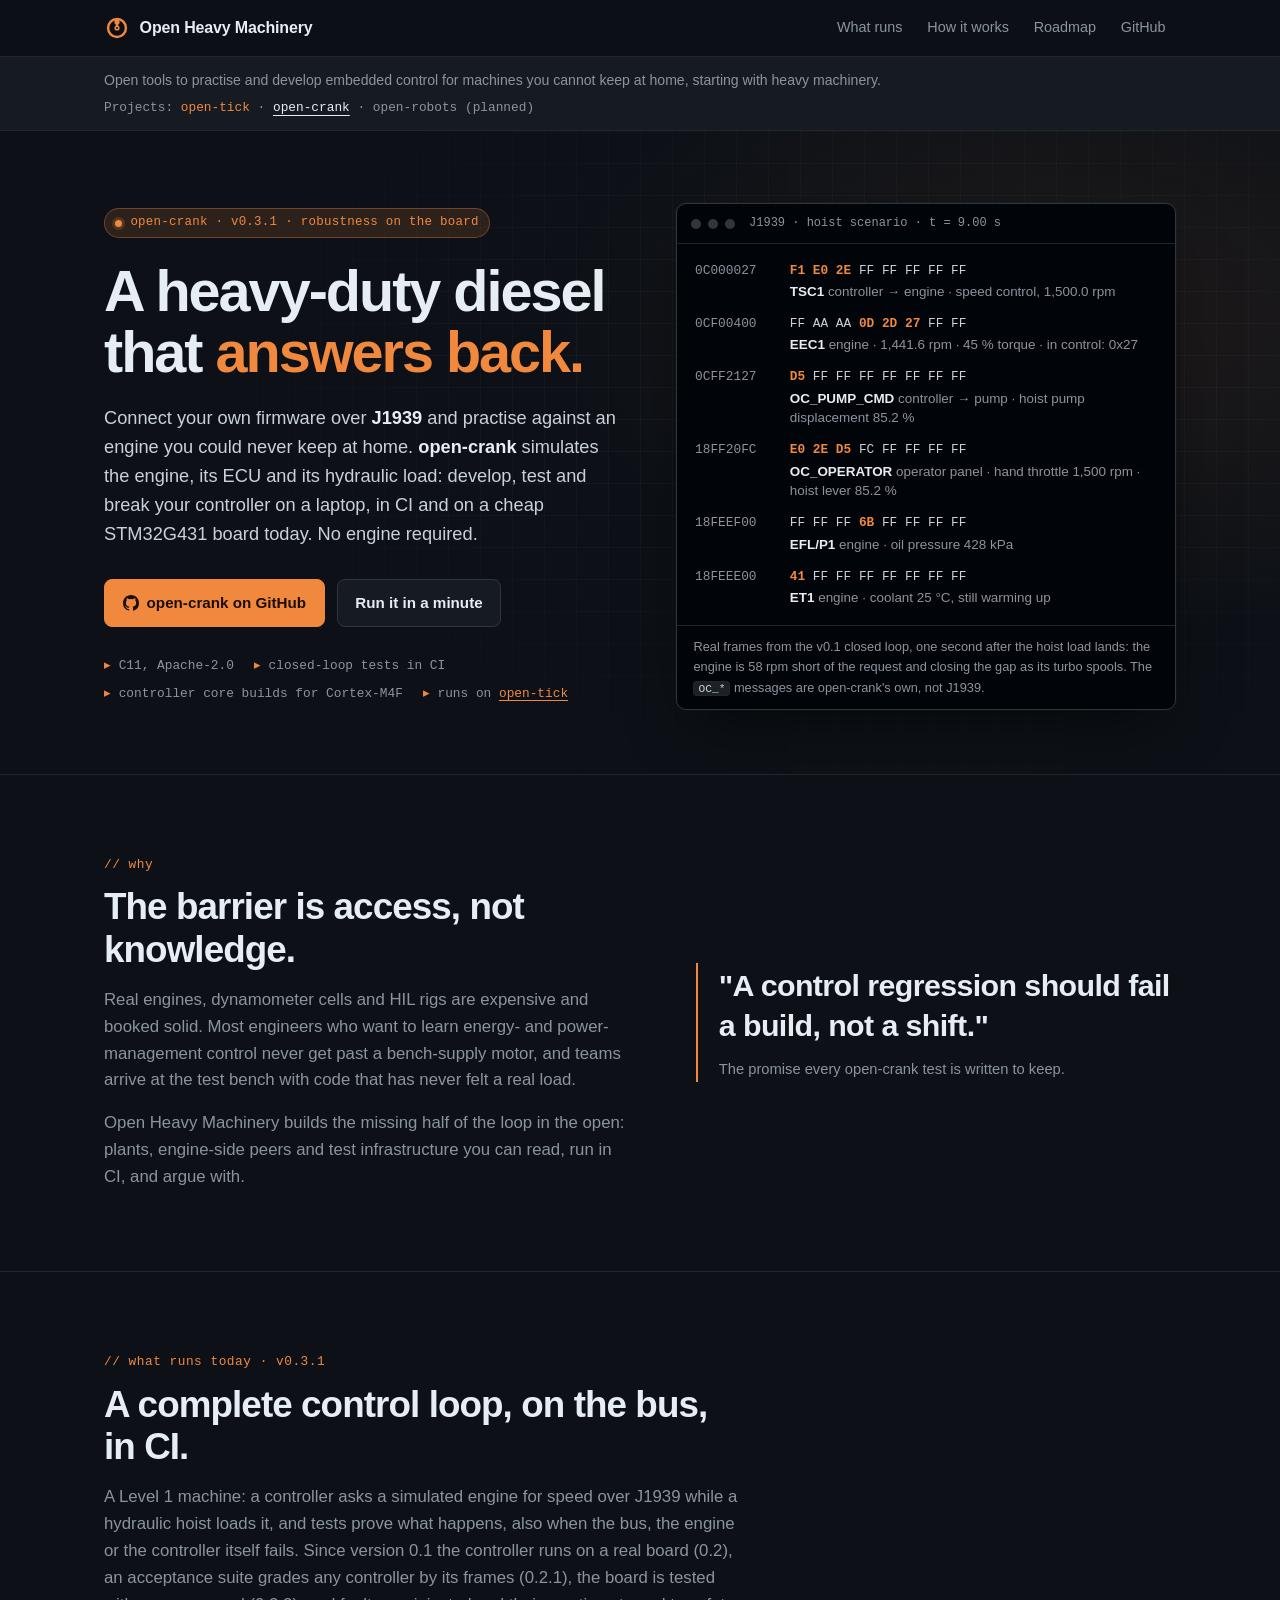
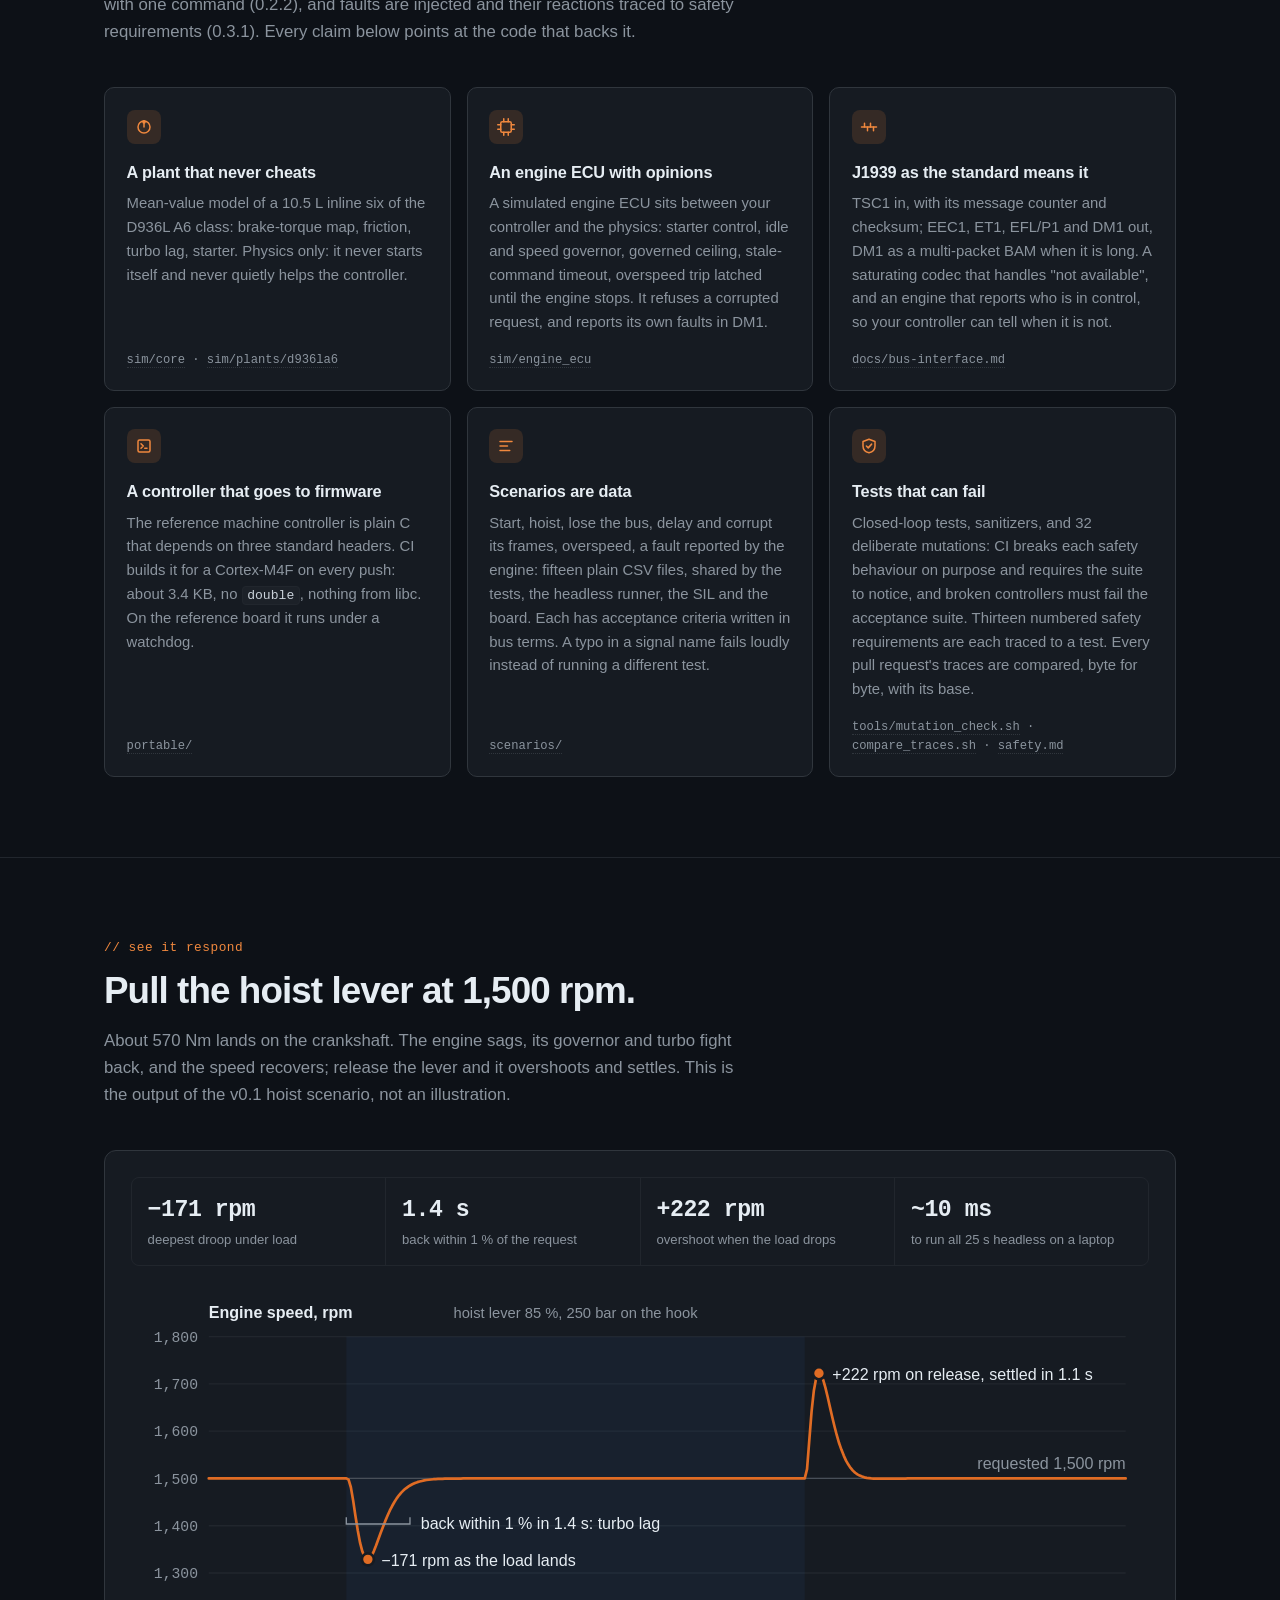
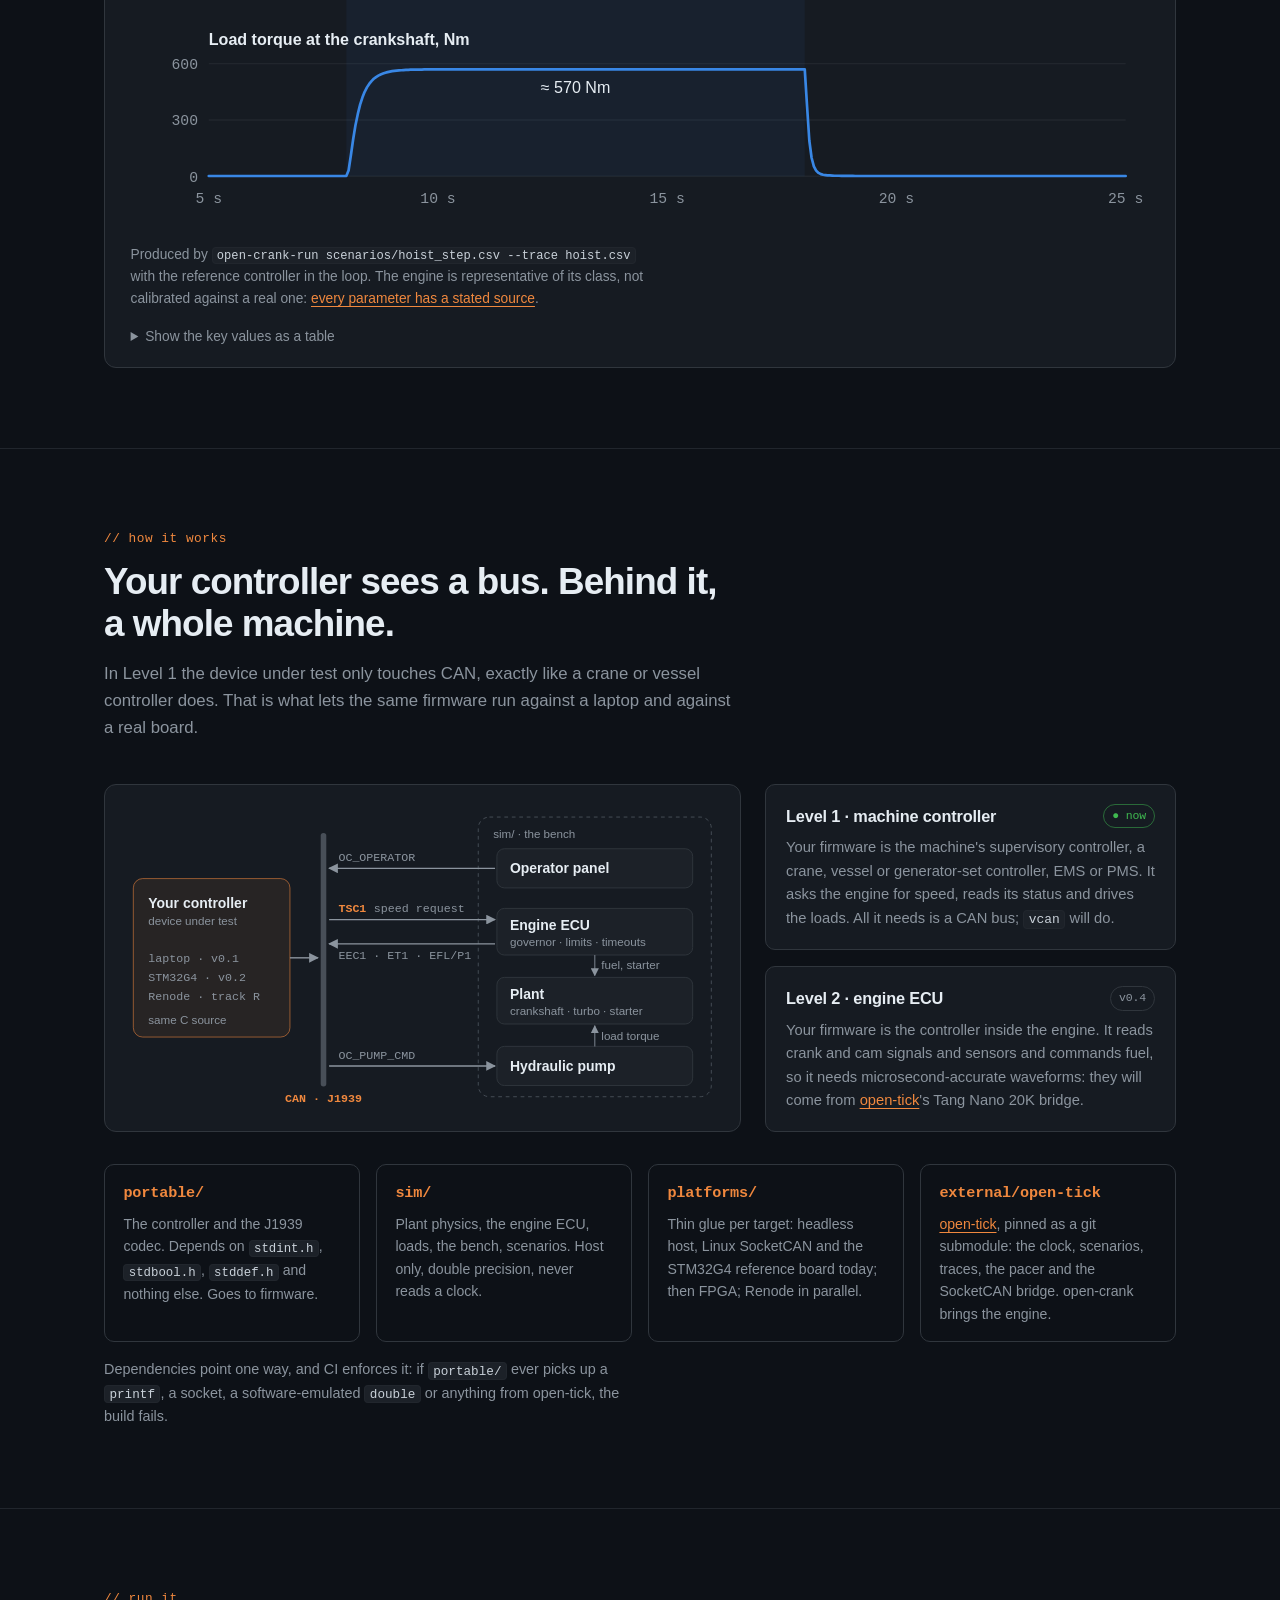
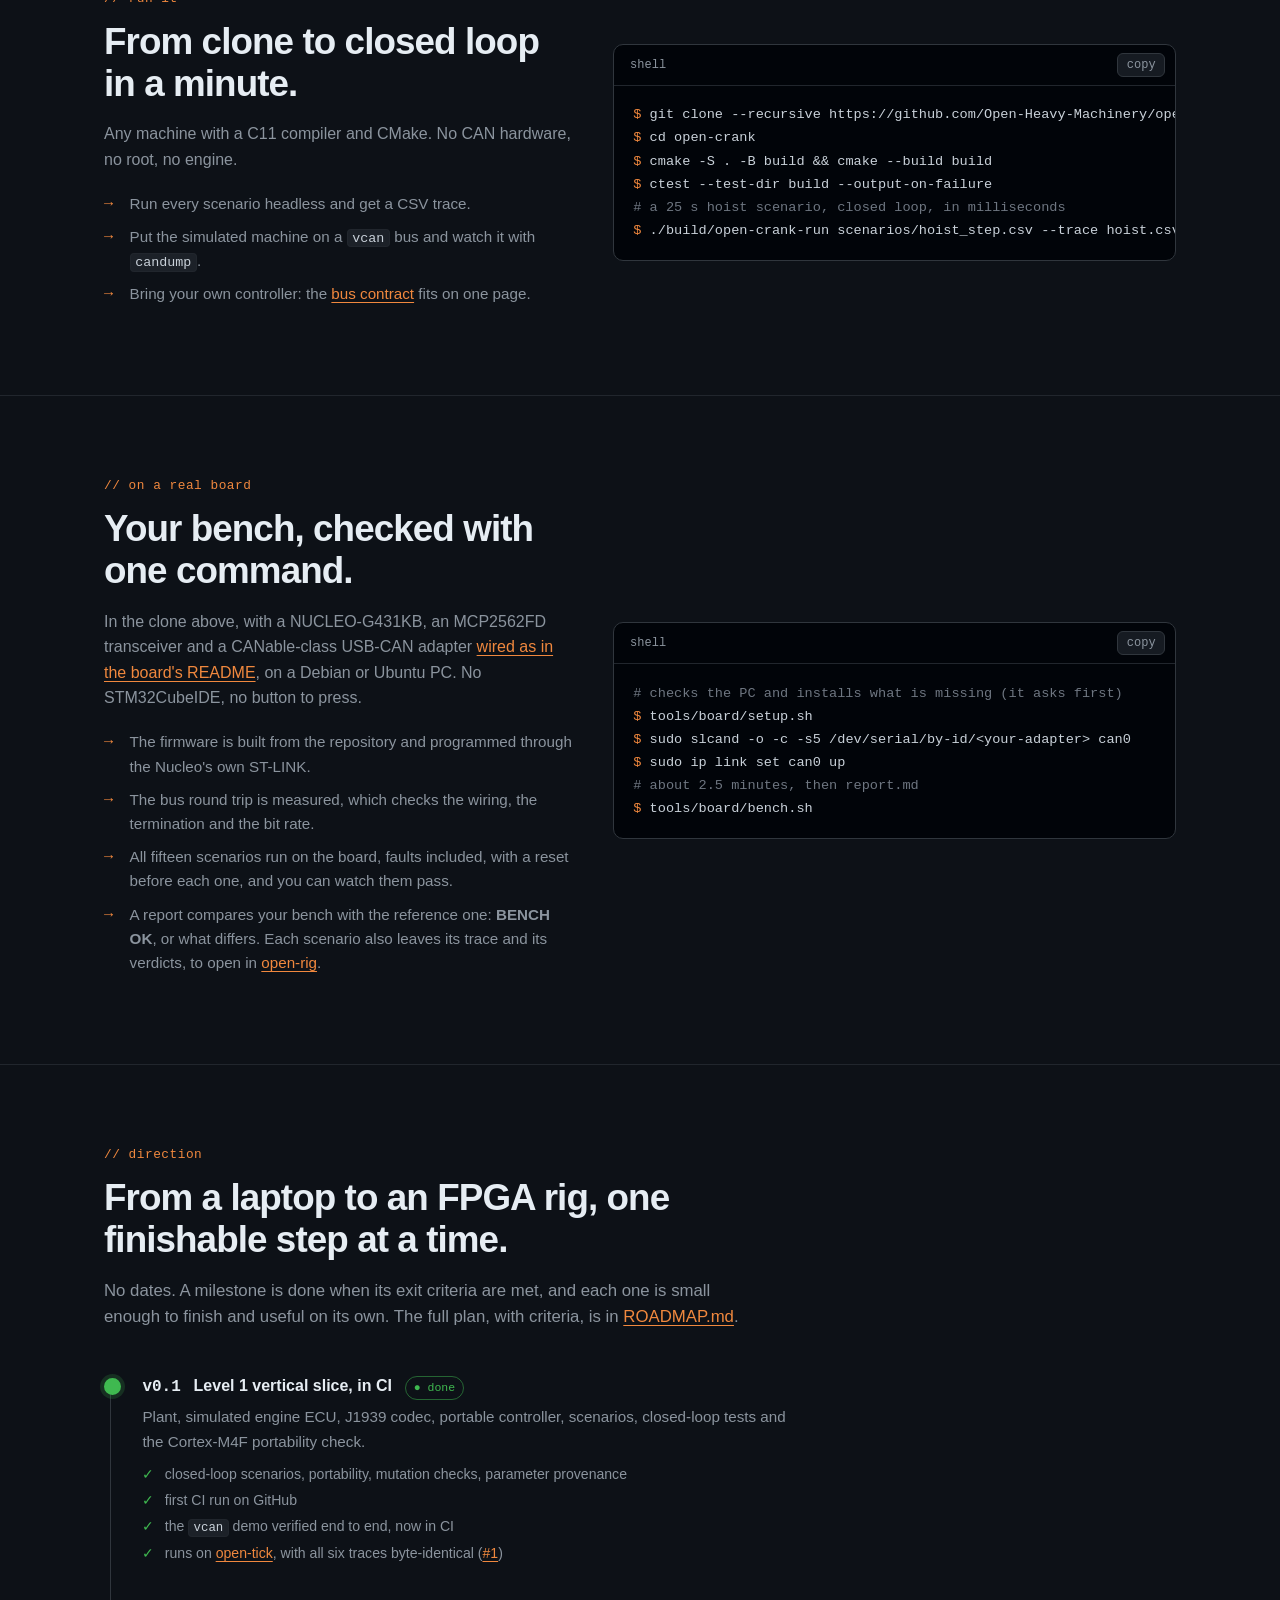
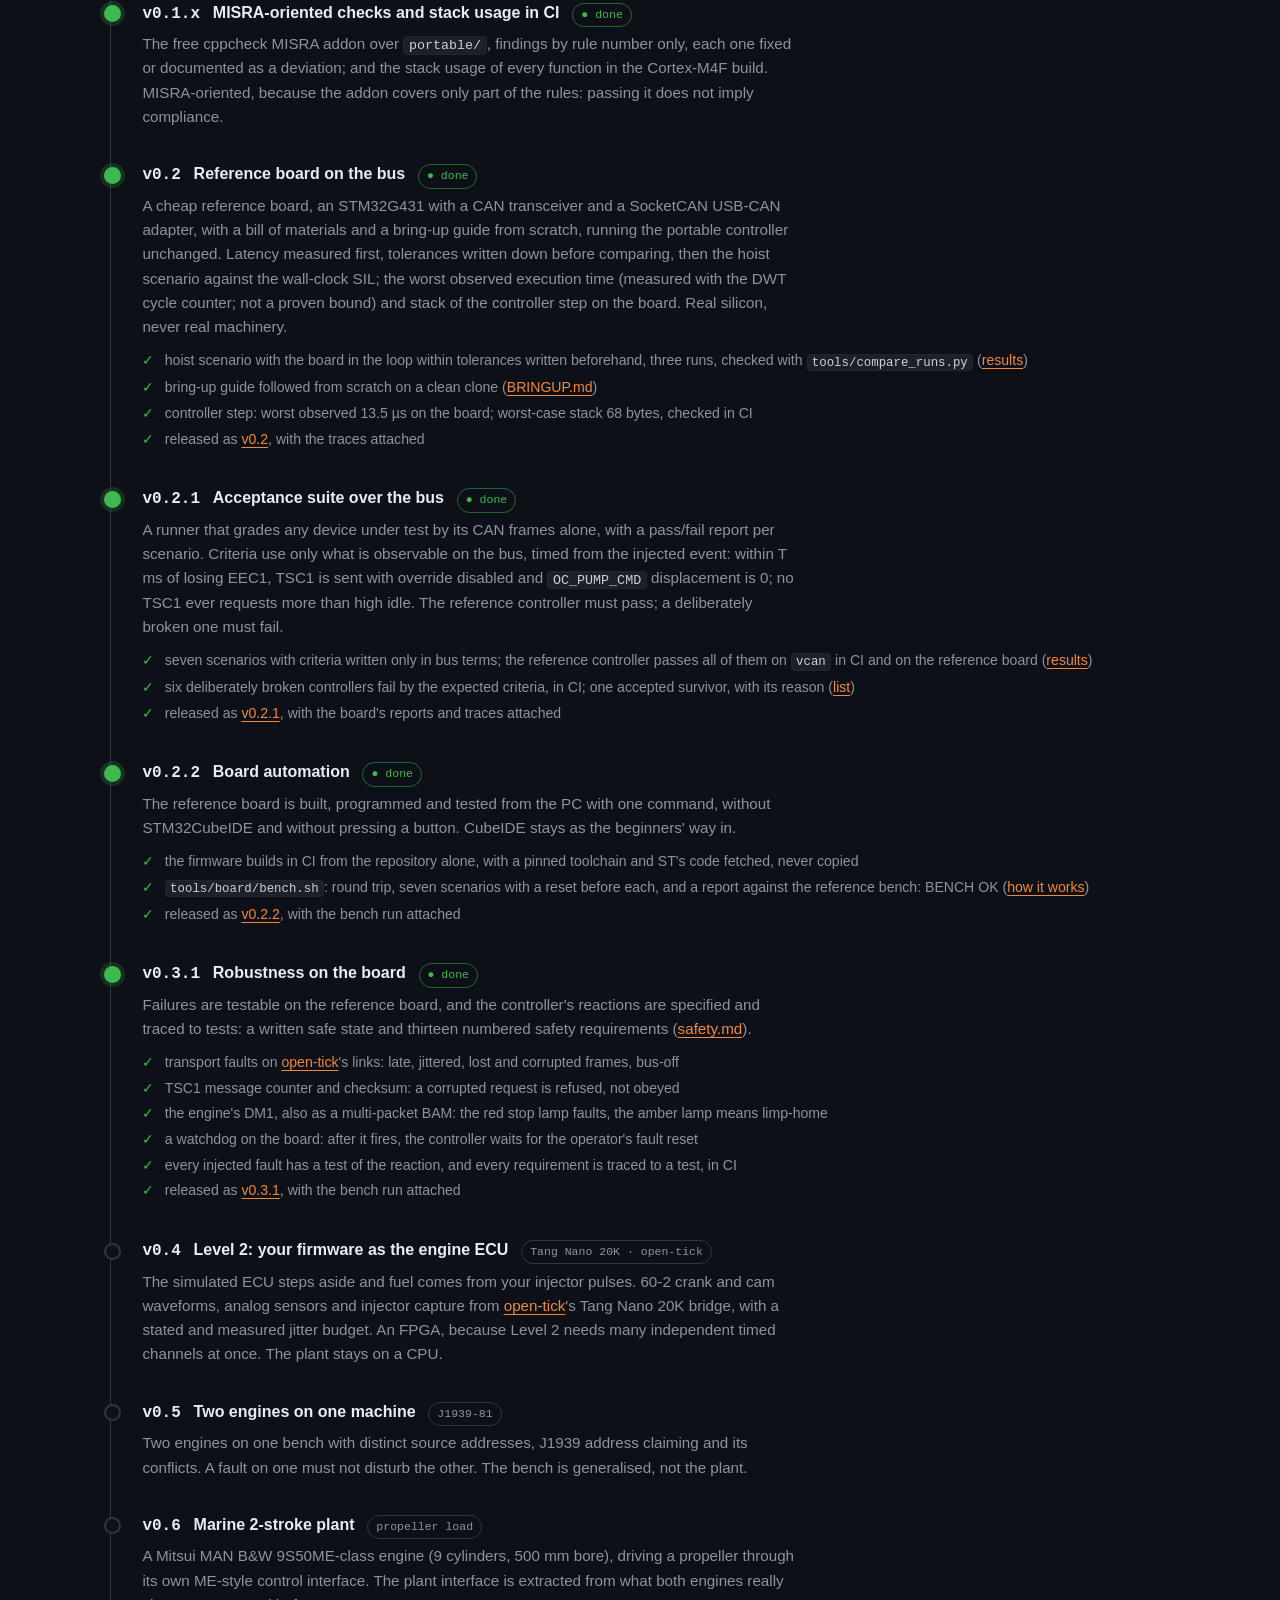
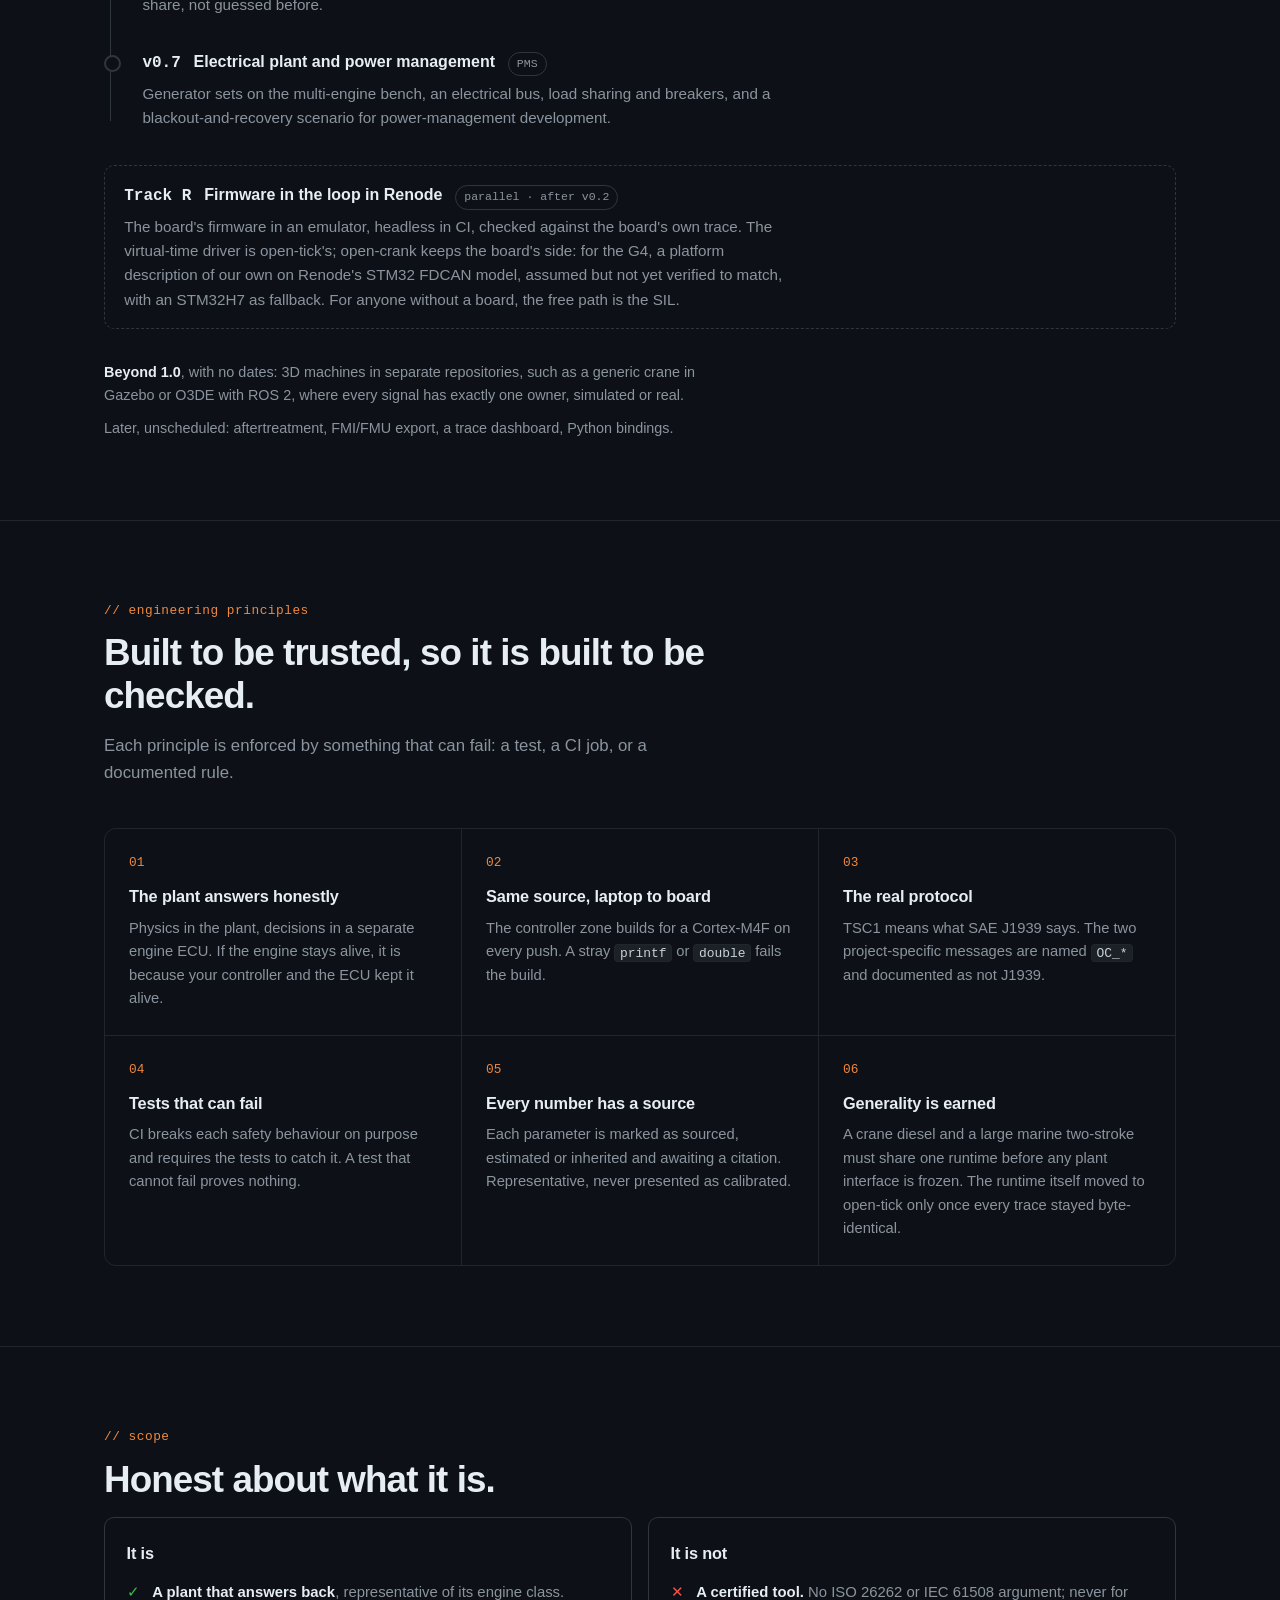
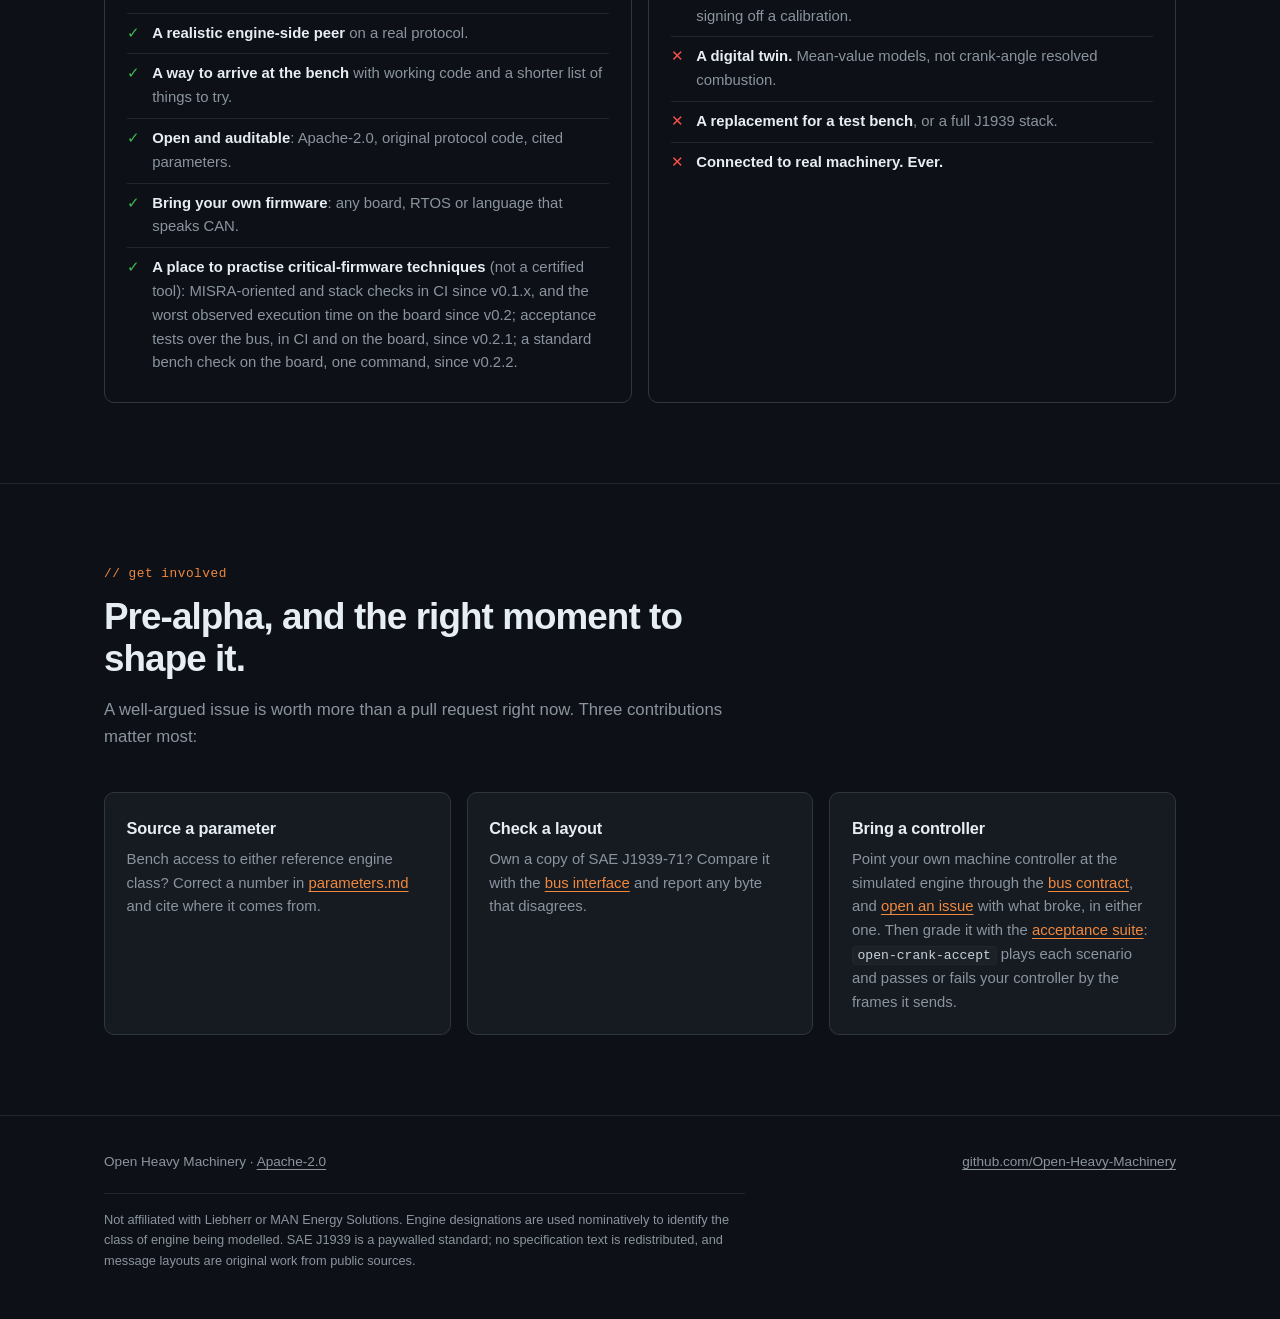
==== commit 727a3a58: "Merge pull request #13 from Open-Heavy-Machinery/docs/open-crank-what-runs-today open-crank page: 'w" ====
--- a/open-crank/index.html
+++ b/open-crank/index.html
@@ -106,9 +106,9 @@
 
     <section id="today" aria-labelledby="today-h">
       <div class="wrap">
-        <div class="kicker">// what runs today · v0.1</div>
+        <div class="kicker">// what runs today · v0.3.1</div>
         <h2 id="today-h">A complete control loop, on the bus, in CI.</h2>
-        <p class="intro">Version 0.1 is a Level 1 vertical slice: a machine controller asks a simulated engine for speed over J1939 while a hydraulic hoist loads it, and tests prove what happens. Every claim below points at the code that backs it.</p>
+        <p class="intro">A Level 1 machine: a controller asks a simulated engine for speed over J1939 while a hydraulic hoist loads it, and tests prove what happens, also when the bus, the engine or the controller itself fails. Since version 0.1 the controller runs on a real board (0.2), an acceptance suite grades any controller by its frames (0.2.1), the board is tested with one command (0.2.2), and faults are injected and their reactions traced to safety requirements (0.3.1). Every claim below points at the code that backs it.</p>
         <div class="grid">
           <article class="card">
             <div class="ico" aria-hidden="true"><svg width="18" height="18" viewBox="0 0 24 24" fill="none" stroke="currentColor" stroke-width="2" stroke-linecap="round"><circle cx="12" cy="12" r="8"/><path d="M12 12V5"/><circle cx="12" cy="5" r="1.5" fill="currentColor"/></svg></div>
@@ -119,32 +119,32 @@
           <article class="card">
             <div class="ico" aria-hidden="true"><svg width="18" height="18" viewBox="0 0 24 24" fill="none" stroke="currentColor" stroke-width="2" stroke-linecap="round"><rect x="5" y="5" width="14" height="14" rx="2"/><path d="M9 1v4M15 1v4M9 19v4M15 19v4M1 9h4M1 15h4M19 9h4M19 15h4"/></svg></div>
             <h3>An engine ECU with opinions</h3>
-            <p>A simulated engine ECU sits between your controller and the physics: starter control, idle and speed governor, governed ceiling, stale-command timeout, overspeed trip latched until the engine stops.</p>
+            <p>A simulated engine ECU sits between your controller and the physics: starter control, idle and speed governor, governed ceiling, stale-command timeout, overspeed trip latched until the engine stops. It refuses a corrupted request, and reports its own faults in DM1.</p>
             <div class="where"><a href="https://github.com/Open-Heavy-Machinery/open-crank/tree/main/sim/engine_ecu">sim/engine_ecu</a></div>
           </article>
           <article class="card">
             <div class="ico" aria-hidden="true"><svg width="18" height="18" viewBox="0 0 24 24" fill="none" stroke="currentColor" stroke-width="2" stroke-linecap="round"><path d="M2 12h20"/><path d="M6 12V7M10 12v5M14 12V7M18 12v5"/></svg></div>
             <h3>J1939 as the standard means it</h3>
-            <p>TSC1 in; EEC1, ET1 and EFL/P1 out. A saturating codec that handles "not available", and an engine that reports who is in control, so your controller can tell when it is not.</p>
+            <p>TSC1 in, with its message counter and checksum; EEC1, ET1, EFL/P1 and DM1 out, DM1 as a multi-packet BAM when it is long. A saturating codec that handles "not available", and an engine that reports who is in control, so your controller can tell when it is not.</p>
             <div class="where"><a href="https://github.com/Open-Heavy-Machinery/open-crank/blob/main/docs/bus-interface.md">docs/bus-interface.md</a></div>
           </article>
           <article class="card">
             <div class="ico" aria-hidden="true"><svg width="18" height="18" viewBox="0 0 24 24" fill="none" stroke="currentColor" stroke-width="2" stroke-linecap="round" stroke-linejoin="round"><rect x="4" y="4" width="16" height="16" rx="2"/><path d="M8 9l3 3-3 3M13 15h3"/></svg></div>
             <h3>A controller that goes to firmware</h3>
-            <p>The reference machine controller is plain C that depends on three standard headers. CI builds it for a Cortex-M4F on every push: about 2.6 KB, no <code>double</code>, nothing from libc.</p>
+            <p>The reference machine controller is plain C that depends on three standard headers. CI builds it for a Cortex-M4F on every push: about 3.4 KB, no <code>double</code>, nothing from libc. On the reference board it runs under a watchdog.</p>
             <div class="where"><a href="https://github.com/Open-Heavy-Machinery/open-crank/tree/main/portable">portable/</a></div>
           </article>
           <article class="card">
             <div class="ico" aria-hidden="true"><svg width="18" height="18" viewBox="0 0 24 24" fill="none" stroke="currentColor" stroke-width="2" stroke-linecap="round"><path d="M4 6h16M4 12h10M4 18h13"/></svg></div>
             <h3>Scenarios are data</h3>
-            <p>Start, hoist, lose the bus, overspeed: plain CSV files, shared by the tests, the headless runner and the SIL. A typo in a signal name fails loudly instead of running a different test.</p>
+            <p>Start, hoist, lose the bus, delay and corrupt its frames, overspeed, a fault reported by the engine: fifteen plain CSV files, shared by the tests, the headless runner, the SIL and the board. Each has acceptance criteria written in bus terms. A typo in a signal name fails loudly instead of running a different test.</p>
             <div class="where"><a href="https://github.com/Open-Heavy-Machinery/open-crank/tree/main/scenarios">scenarios/</a></div>
           </article>
           <article class="card">
             <div class="ico" aria-hidden="true"><svg width="18" height="18" viewBox="0 0 24 24" fill="none" stroke="currentColor" stroke-width="2" stroke-linecap="round" stroke-linejoin="round"><path d="M12 3l8 3v6c0 4.5-3.4 8-8 9-4.6-1-8-4.5-8-9V6z"/><path d="M8.5 12l2.5 2.5 4.5-5"/></svg></div>
             <h3>Tests that can fail</h3>
-            <p>Closed-loop tests for every exit scenario, sanitizers, and 18 deliberate mutations: CI breaks each safety behaviour on purpose and requires the suite to notice. Every pull request's traces are compared, byte for byte, with its base.</p>
-            <div class="where"><a href="https://github.com/Open-Heavy-Machinery/open-crank/blob/main/tools/mutation_check.sh">tools/mutation_check.sh</a> · <a href="https://github.com/Open-Heavy-Machinery/open-crank/blob/main/tools/compare_traces.sh">compare_traces.sh</a></div>
+            <p>Closed-loop tests, sanitizers, and 32 deliberate mutations: CI breaks each safety behaviour on purpose and requires the suite to notice, and broken controllers must fail the acceptance suite. Thirteen numbered safety requirements are each traced to a test. Every pull request's traces are compared, byte for byte, with its base.</p>
+            <div class="where"><a href="https://github.com/Open-Heavy-Machinery/open-crank/blob/main/tools/mutation_check.sh">tools/mutation_check.sh</a> · <a href="https://github.com/Open-Heavy-Machinery/open-crank/blob/main/tools/compare_traces.sh">compare_traces.sh</a> · <a href="https://github.com/Open-Heavy-Machinery/open-crank/blob/main/docs/safety.md">safety.md</a></div>
           </article>
         </div>
       </div>
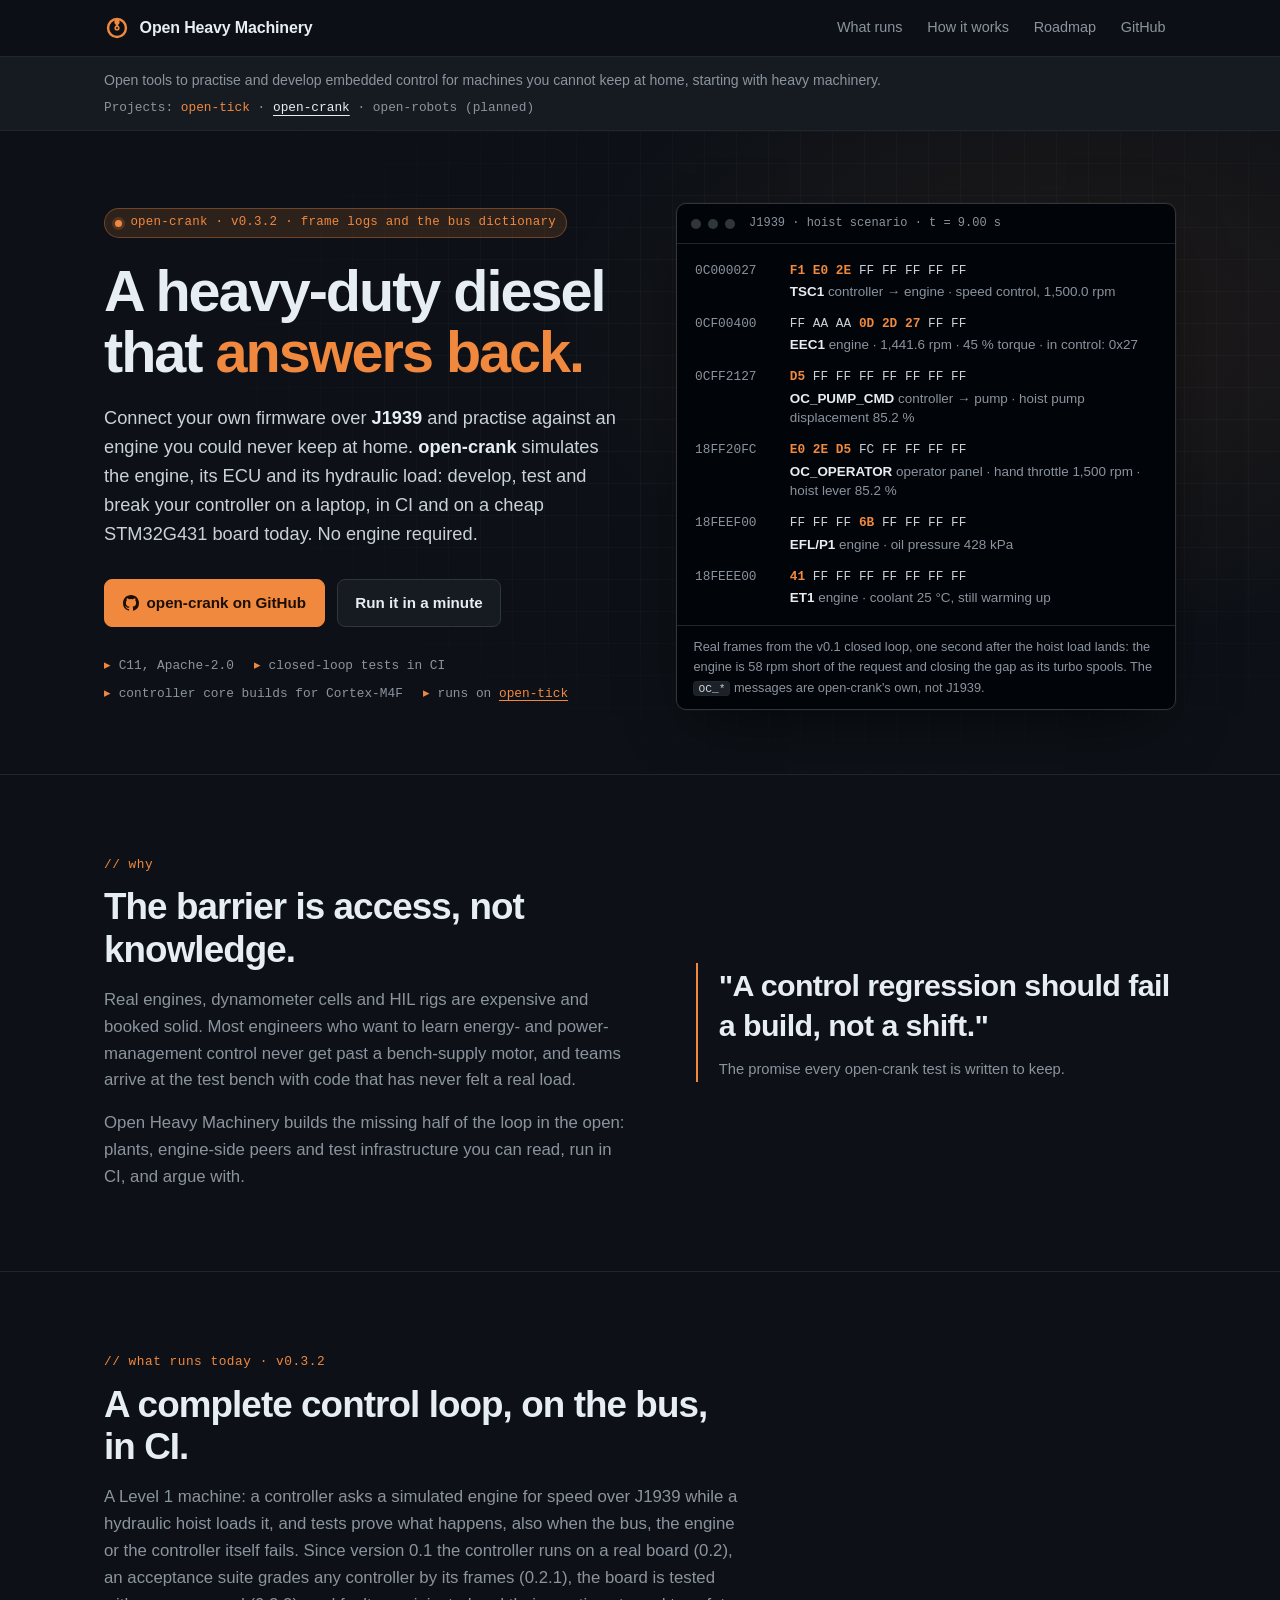
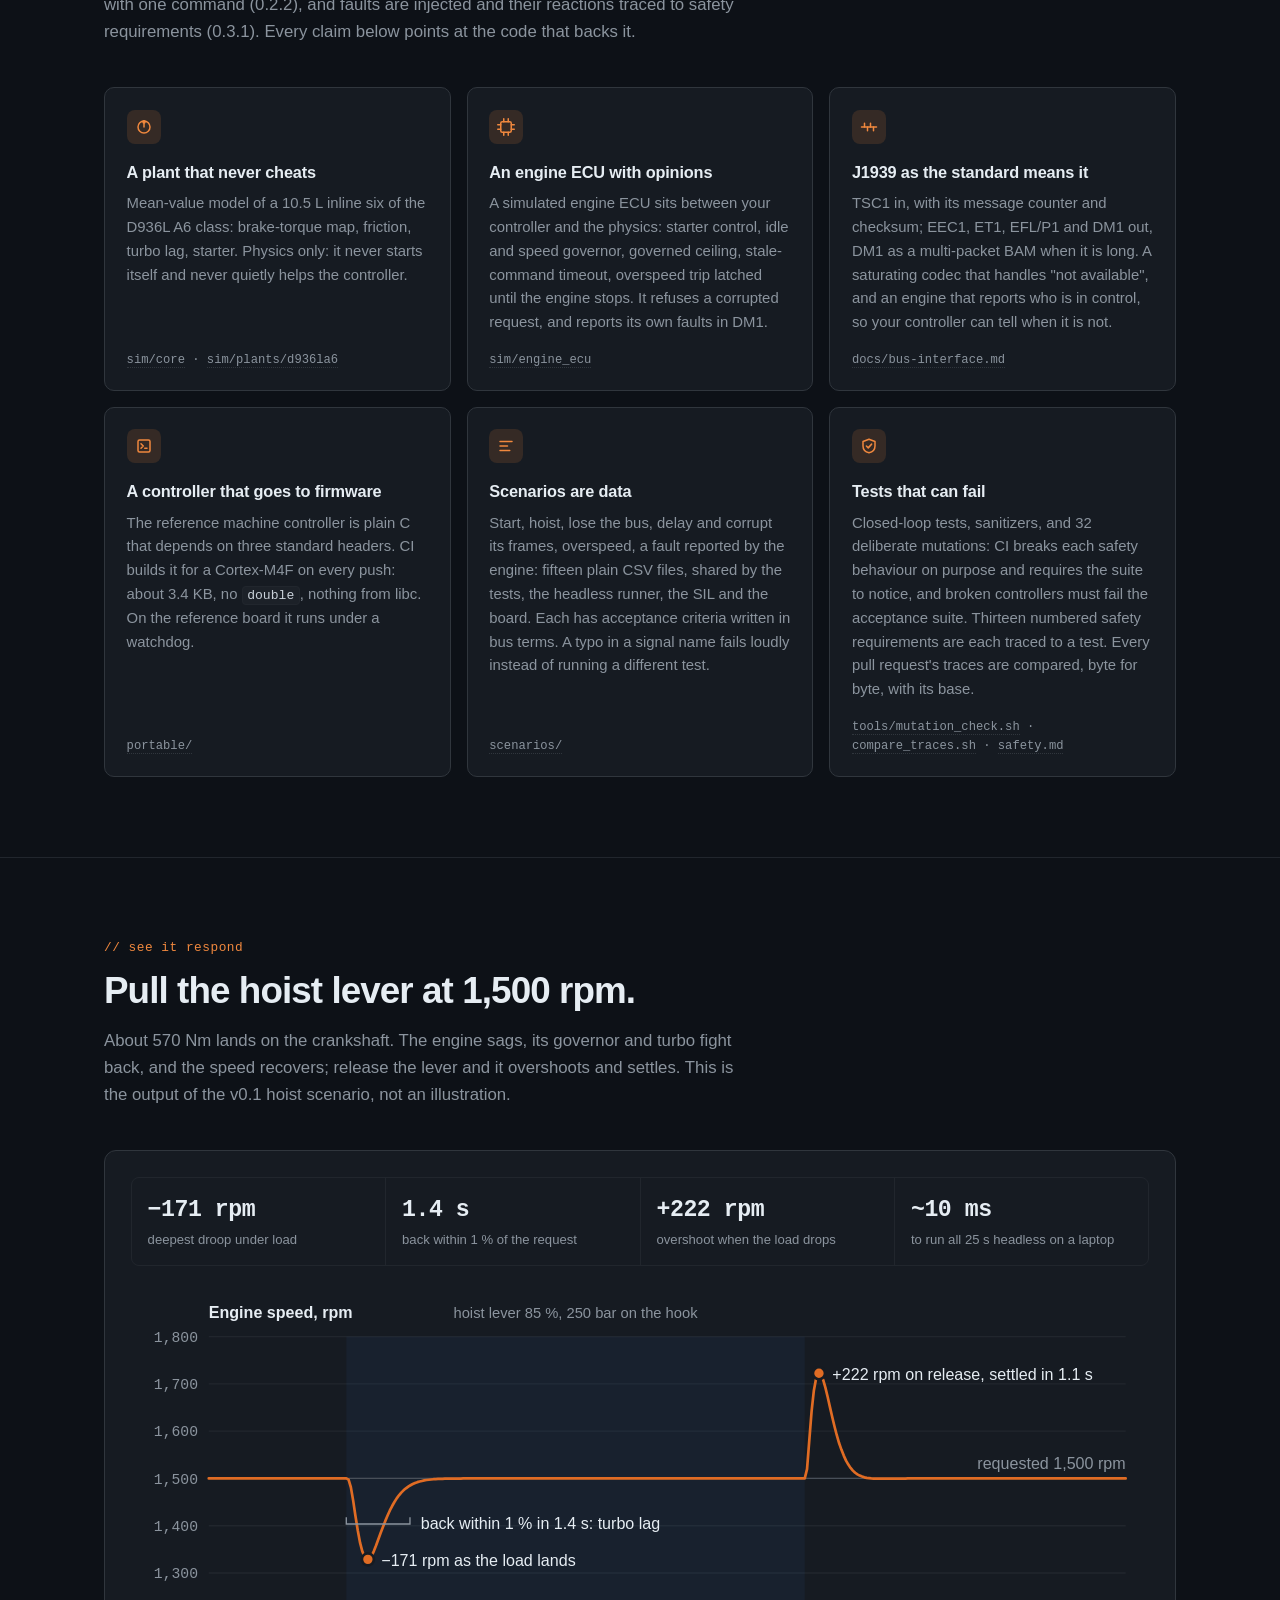
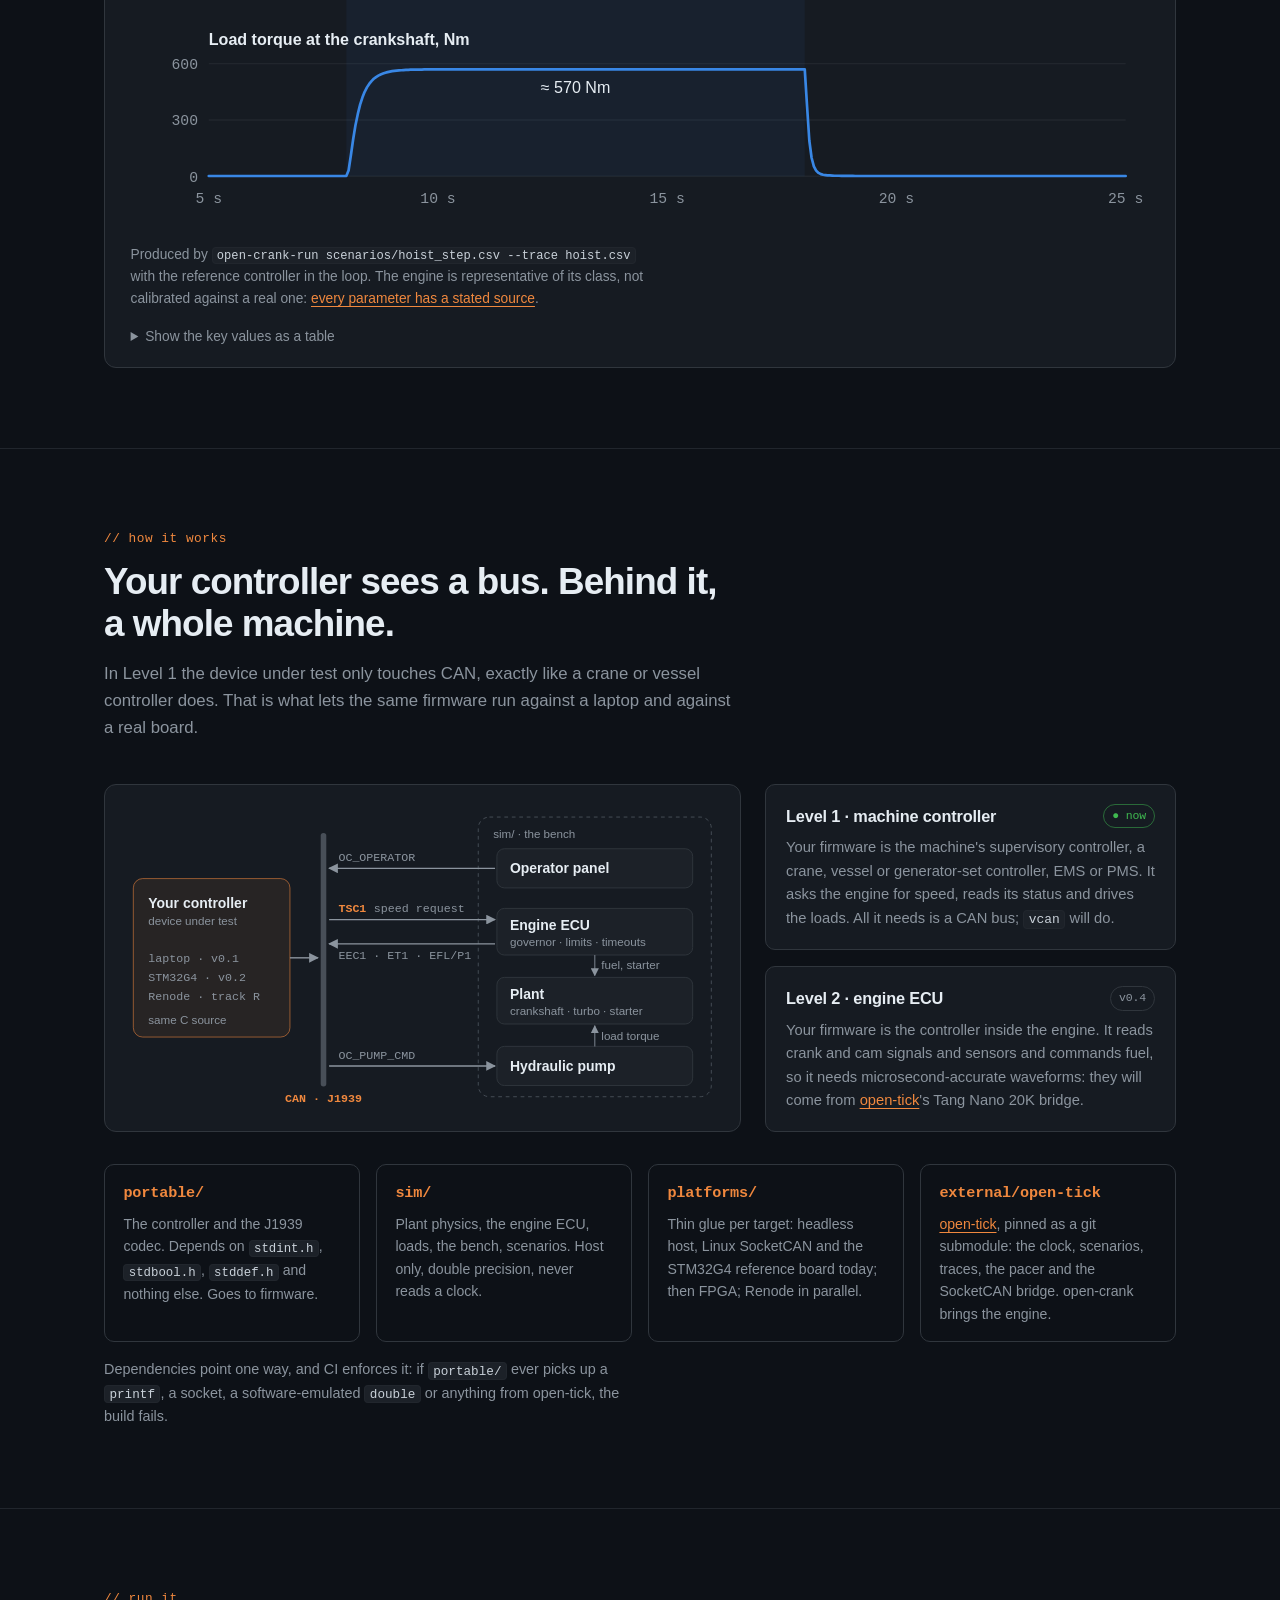
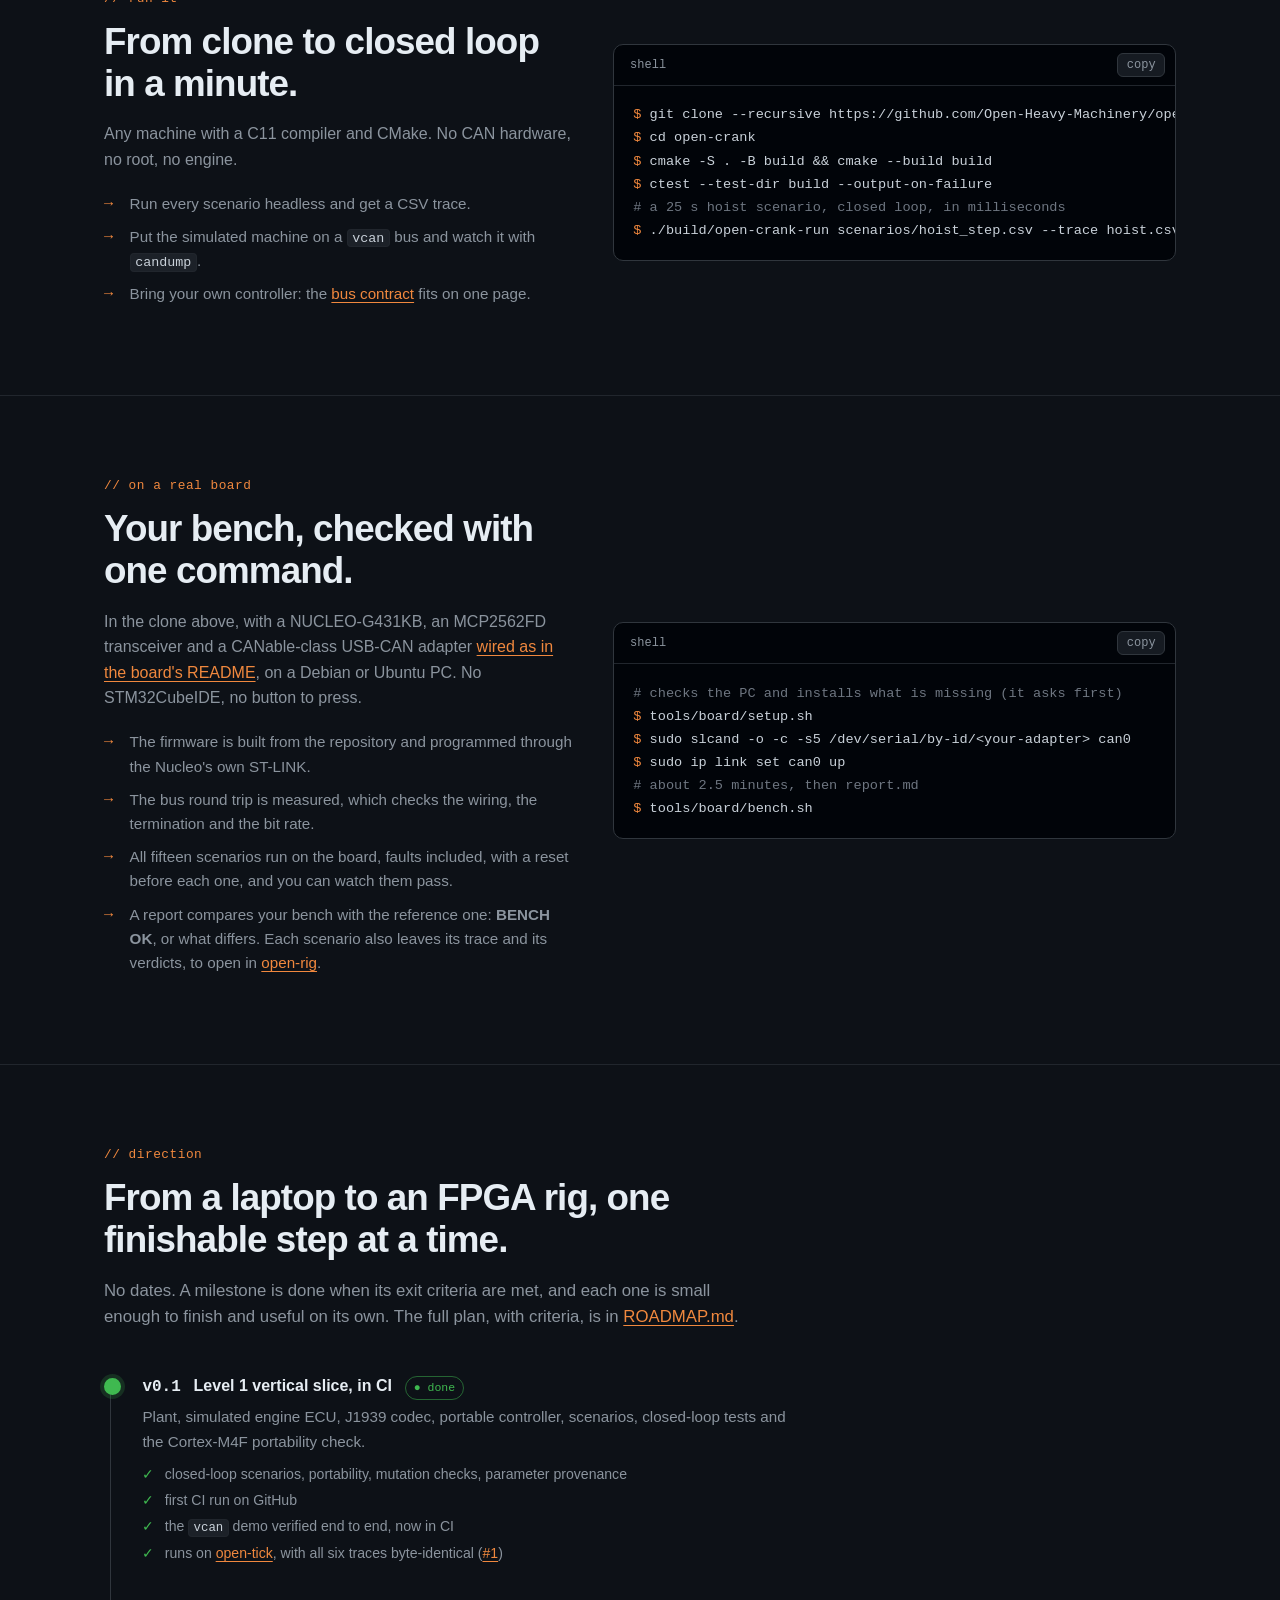
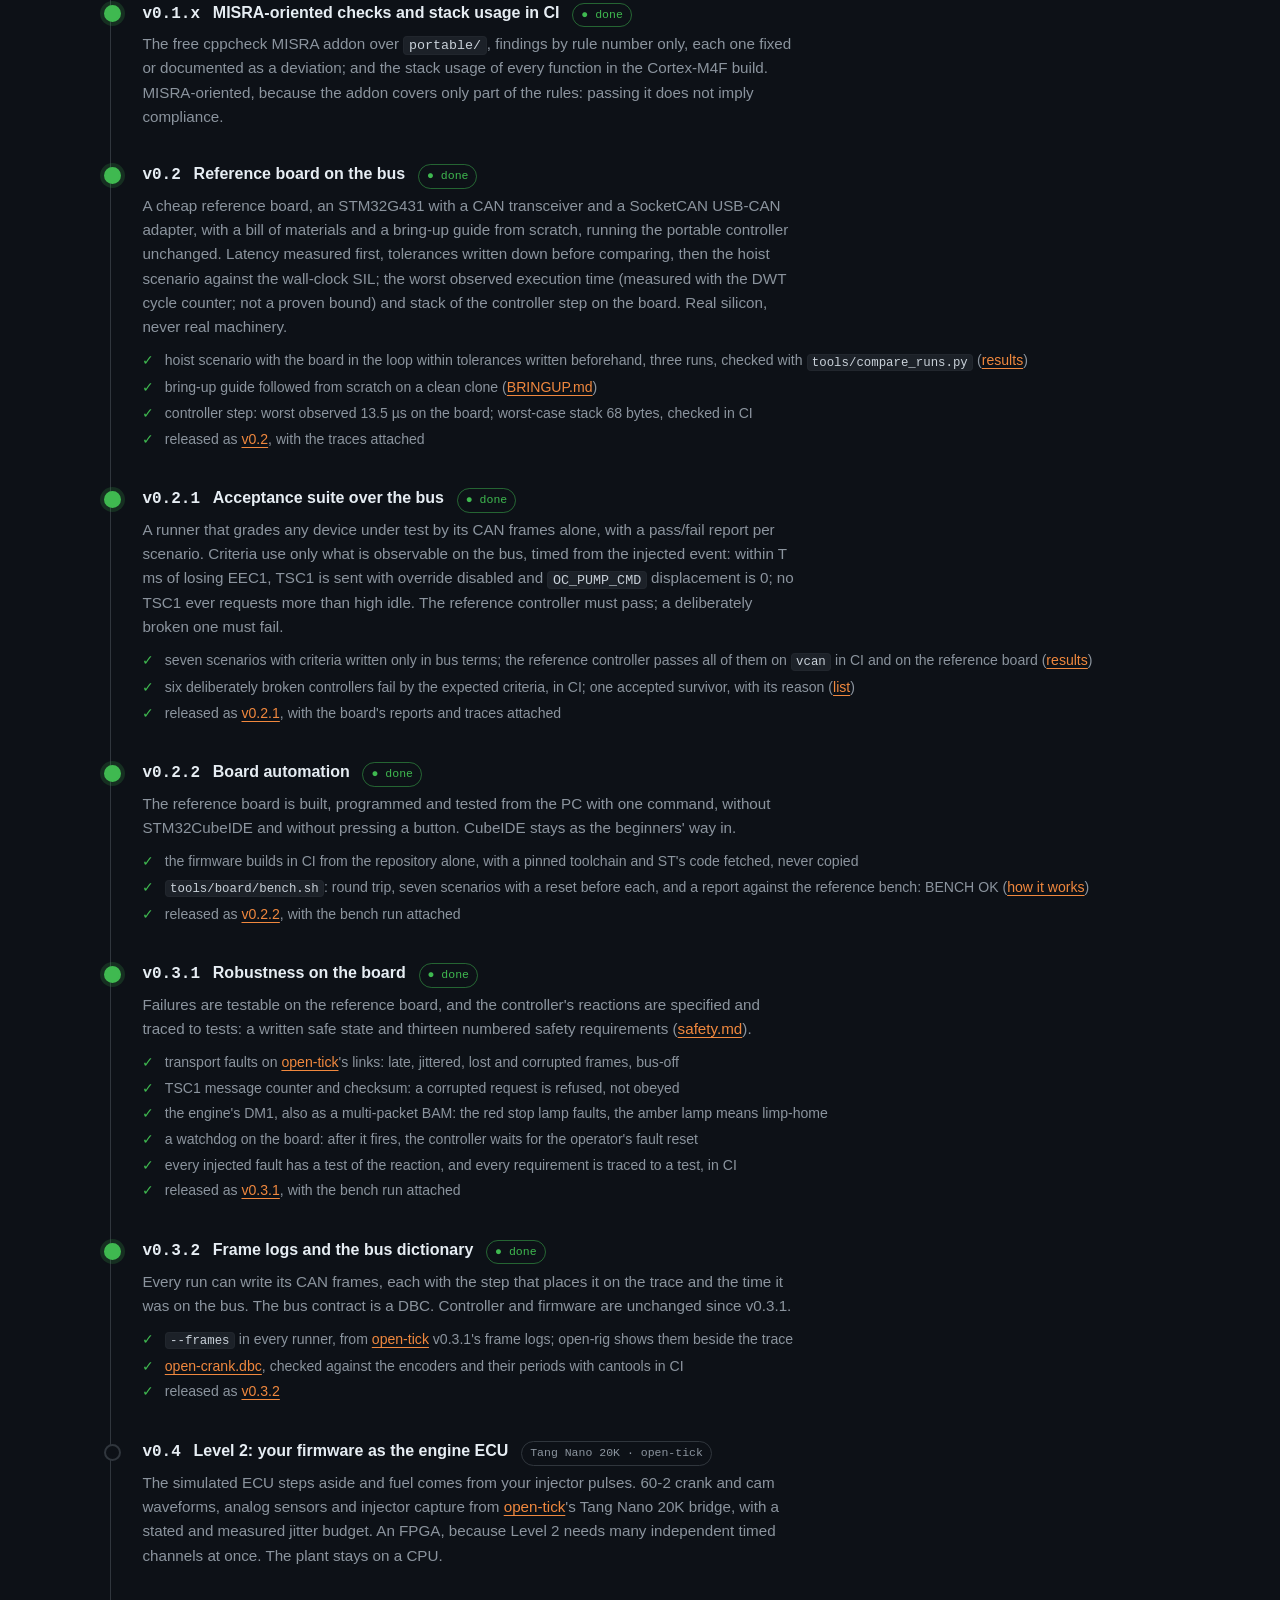
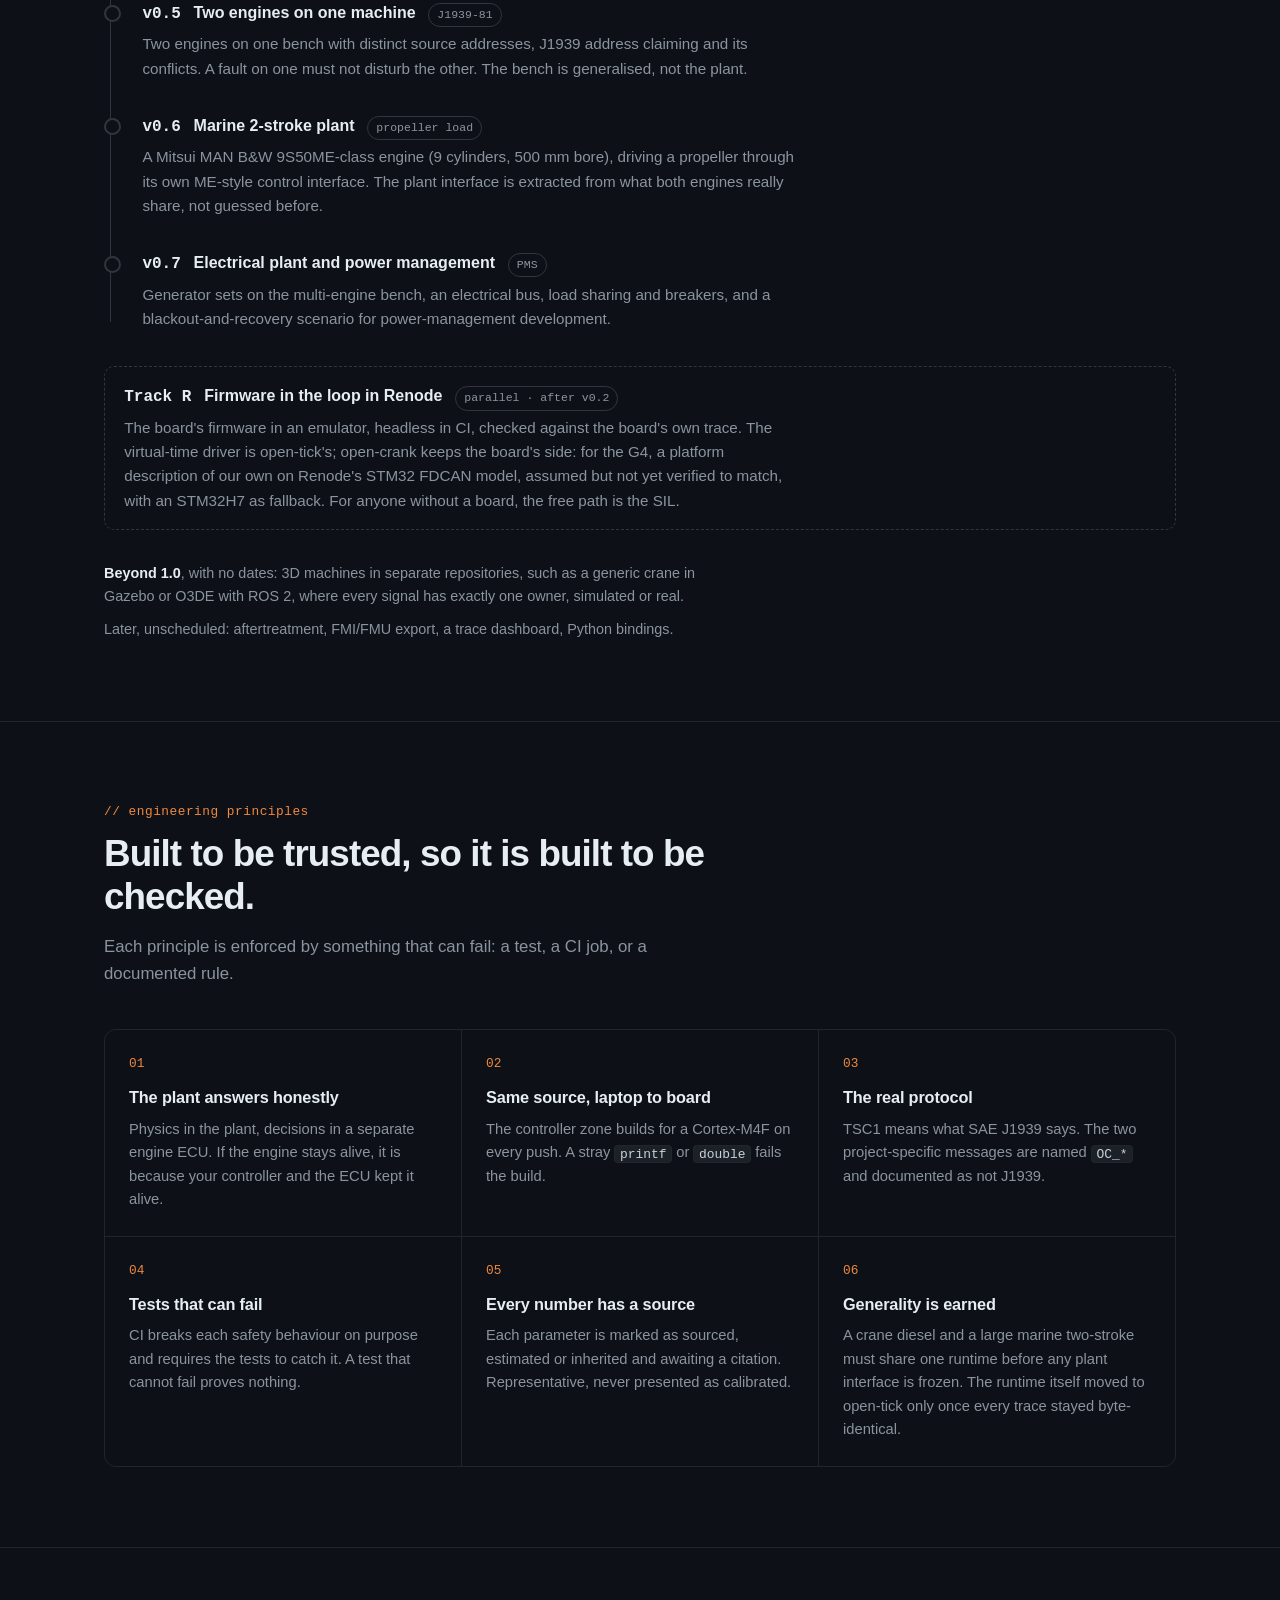
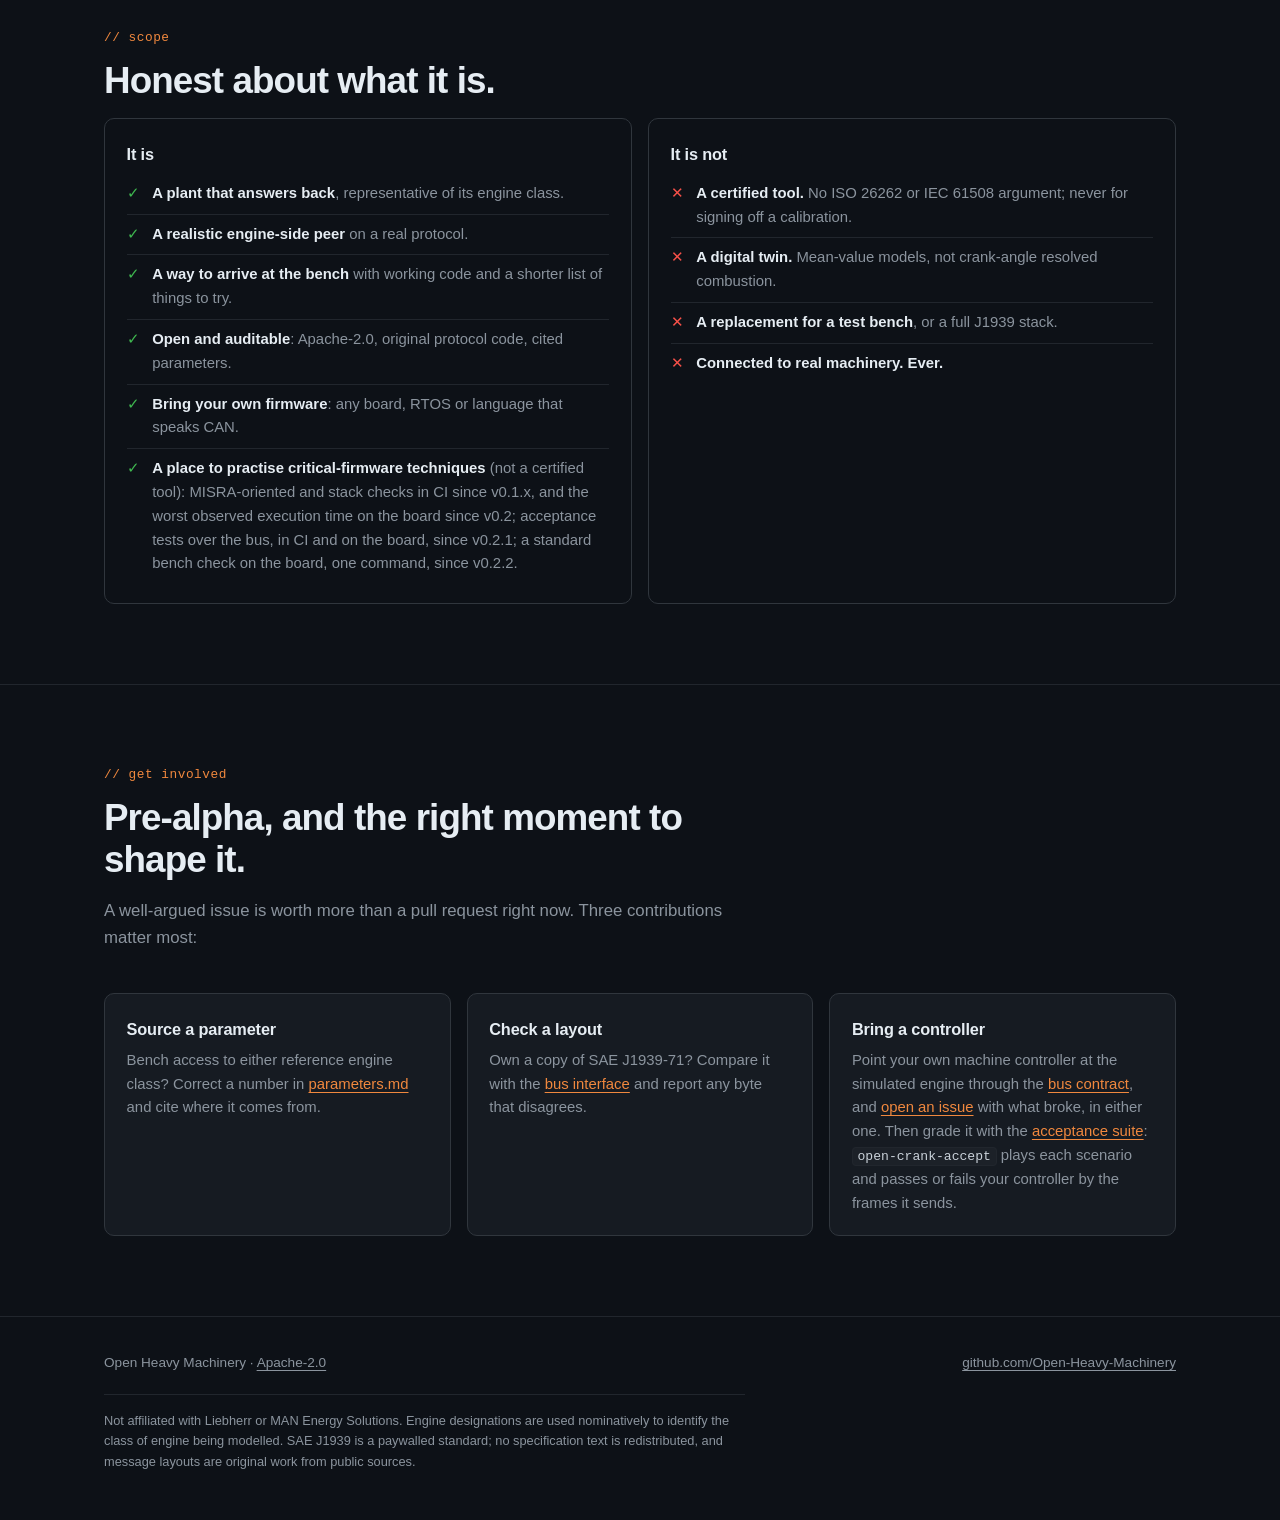
==== commit 134dffcd: "docs: social cards with today's versions, and open-crank v0.3.2 The three social cards come from tem" ====
--- a/open-crank/index.html
+++ b/open-crank/index.html
@@ -18,7 +18,7 @@
   <meta property="og:image" content="https://open-heavy-machinery.github.io/open-crank/og-card.png">
   <meta property="og:image:width" content="1200">
   <meta property="og:image:height" content="630">
-  <meta property="og:image:alt" content="open-crank: engine speed recovering from a hydraulic load step, with J1939 frames">
+  <meta property="og:image:alt" content="open-crank v0.3.2: engine speed recovering from a hydraulic load step, with a TSC1 and an EEC1 frame">
   <meta name="twitter:card" content="summary_large_image">
 
   <link rel="stylesheet" href="../assets/site.css">
@@ -57,7 +57,7 @@
     <div class="hero" id="top">
       <div class="wrap">
         <div>
-          <div class="eyebrow"><span class="dot" aria-hidden="true"></span>open-crank · v0.3.1<span class="long"> · robustness on the board</span></div>
+          <div class="eyebrow"><span class="dot" aria-hidden="true"></span>open-crank · v0.3.2<span class="long"> · frame logs and the bus dictionary</span></div>
           <h1>A heavy-duty diesel that <em>answers back.</em></h1>
           <p class="lede">
             Connect your own firmware over <strong>J1939</strong> and practise against an engine you could never keep at home. <strong>open-crank</strong> simulates the engine, its ECU and its hydraulic load: develop, test and break your controller on a laptop, in CI and on a cheap STM32G431 board today. No engine required.
@@ -106,7 +106,7 @@
 
     <section id="today" aria-labelledby="today-h">
       <div class="wrap">
-        <div class="kicker">// what runs today · v0.3.1</div>
+        <div class="kicker">// what runs today · v0.3.2</div>
         <h2 id="today-h">A complete control loop, on the bus, in CI.</h2>
         <p class="intro">A Level 1 machine: a controller asks a simulated engine for speed over J1939 while a hydraulic hoist loads it, and tests prove what happens, also when the bus, the engine or the controller itself fails. Since version 0.1 the controller runs on a real board (0.2), an acceptance suite grades any controller by its frames (0.2.1), the board is tested with one command (0.2.2), and faults are injected and their reactions traced to safety requirements (0.3.1). Every claim below points at the code that backs it.</p>
         <div class="grid">
@@ -418,6 +418,15 @@
               <li class="done">released as <a href="https://github.com/Open-Heavy-Machinery/open-crank/releases/tag/v0.3.1">v0.3.1</a>, with the bench run attached</li>
             </ul>
           </li>
+          <li class="done">
+            <div class="tl-head"><span class="tl-ver">v0.3.2</span><span class="tl-title">Frame logs and the bus dictionary</span><span class="chip now">done</span></div>
+            <p>Every run can write its CAN frames, each with the step that places it on the trace and the time it was on the bus. The bus contract is a DBC. Controller and firmware are unchanged since v0.3.1.</p>
+            <ul class="pending">
+              <li class="done"><code>--frames</code> in every runner, from <a href="../open-tick/">open-tick</a> v0.3.1's frame logs; open-rig shows them beside the trace</li>
+              <li class="done"><a href="https://github.com/Open-Heavy-Machinery/open-crank/blob/main/open-crank.dbc">open-crank.dbc</a>, checked against the encoders and their periods with cantools in CI</li>
+              <li class="done">released as <a href="https://github.com/Open-Heavy-Machinery/open-crank/releases/tag/v0.3.2">v0.3.2</a></li>
+            </ul>
+          </li>
           <li>
             <div class="tl-head"><span class="tl-ver">v0.4</span><span class="tl-title">Level 2: your firmware as the engine ECU</span><span class="chip">Tang Nano 20K · open-tick</span></div>
             <p>The simulated ECU steps aside and fuel comes from your injector pulses. 60-2 crank and cam waveforms, analog sensors and injector capture from <a href="../open-tick/">open-tick</a>'s Tang Nano 20K bridge, with a stated and measured jitter budget. An FPGA, because Level 2 needs many independent timed channels at once. The plant stays on a CPU.</p>
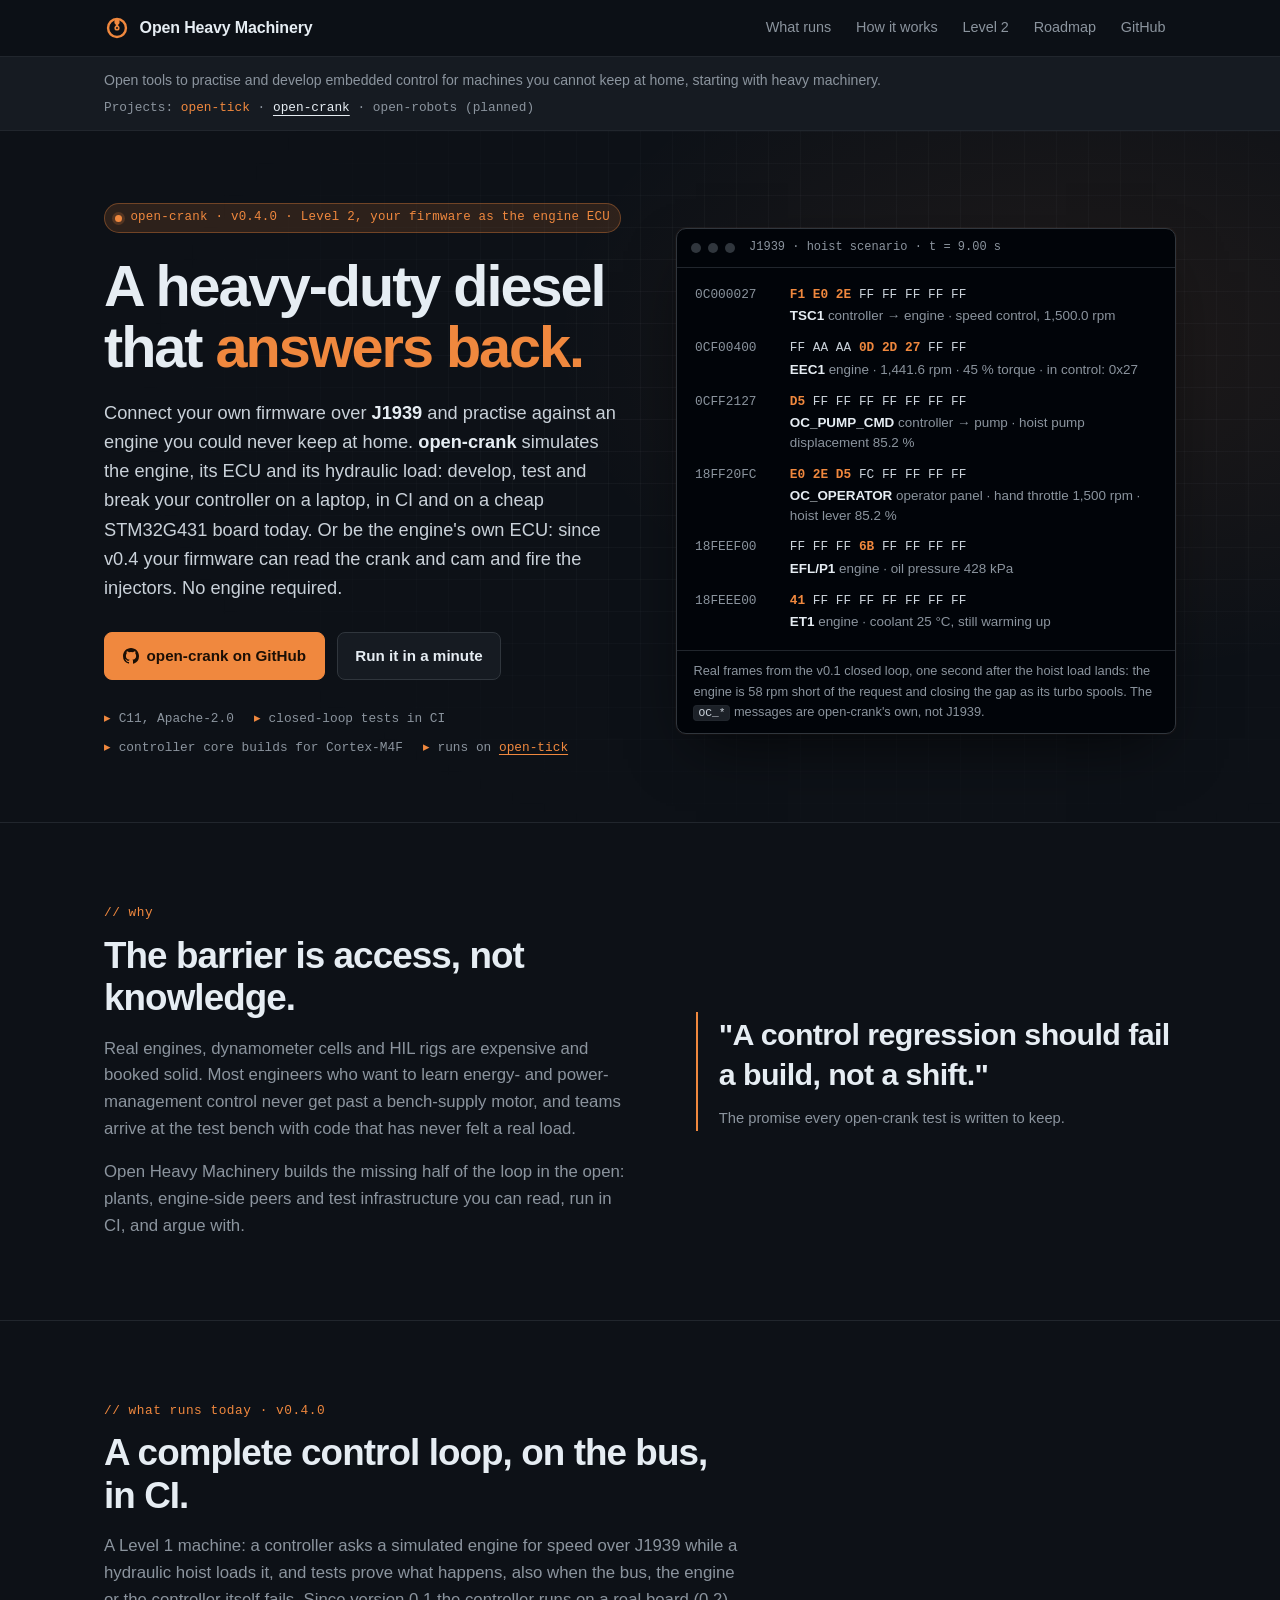
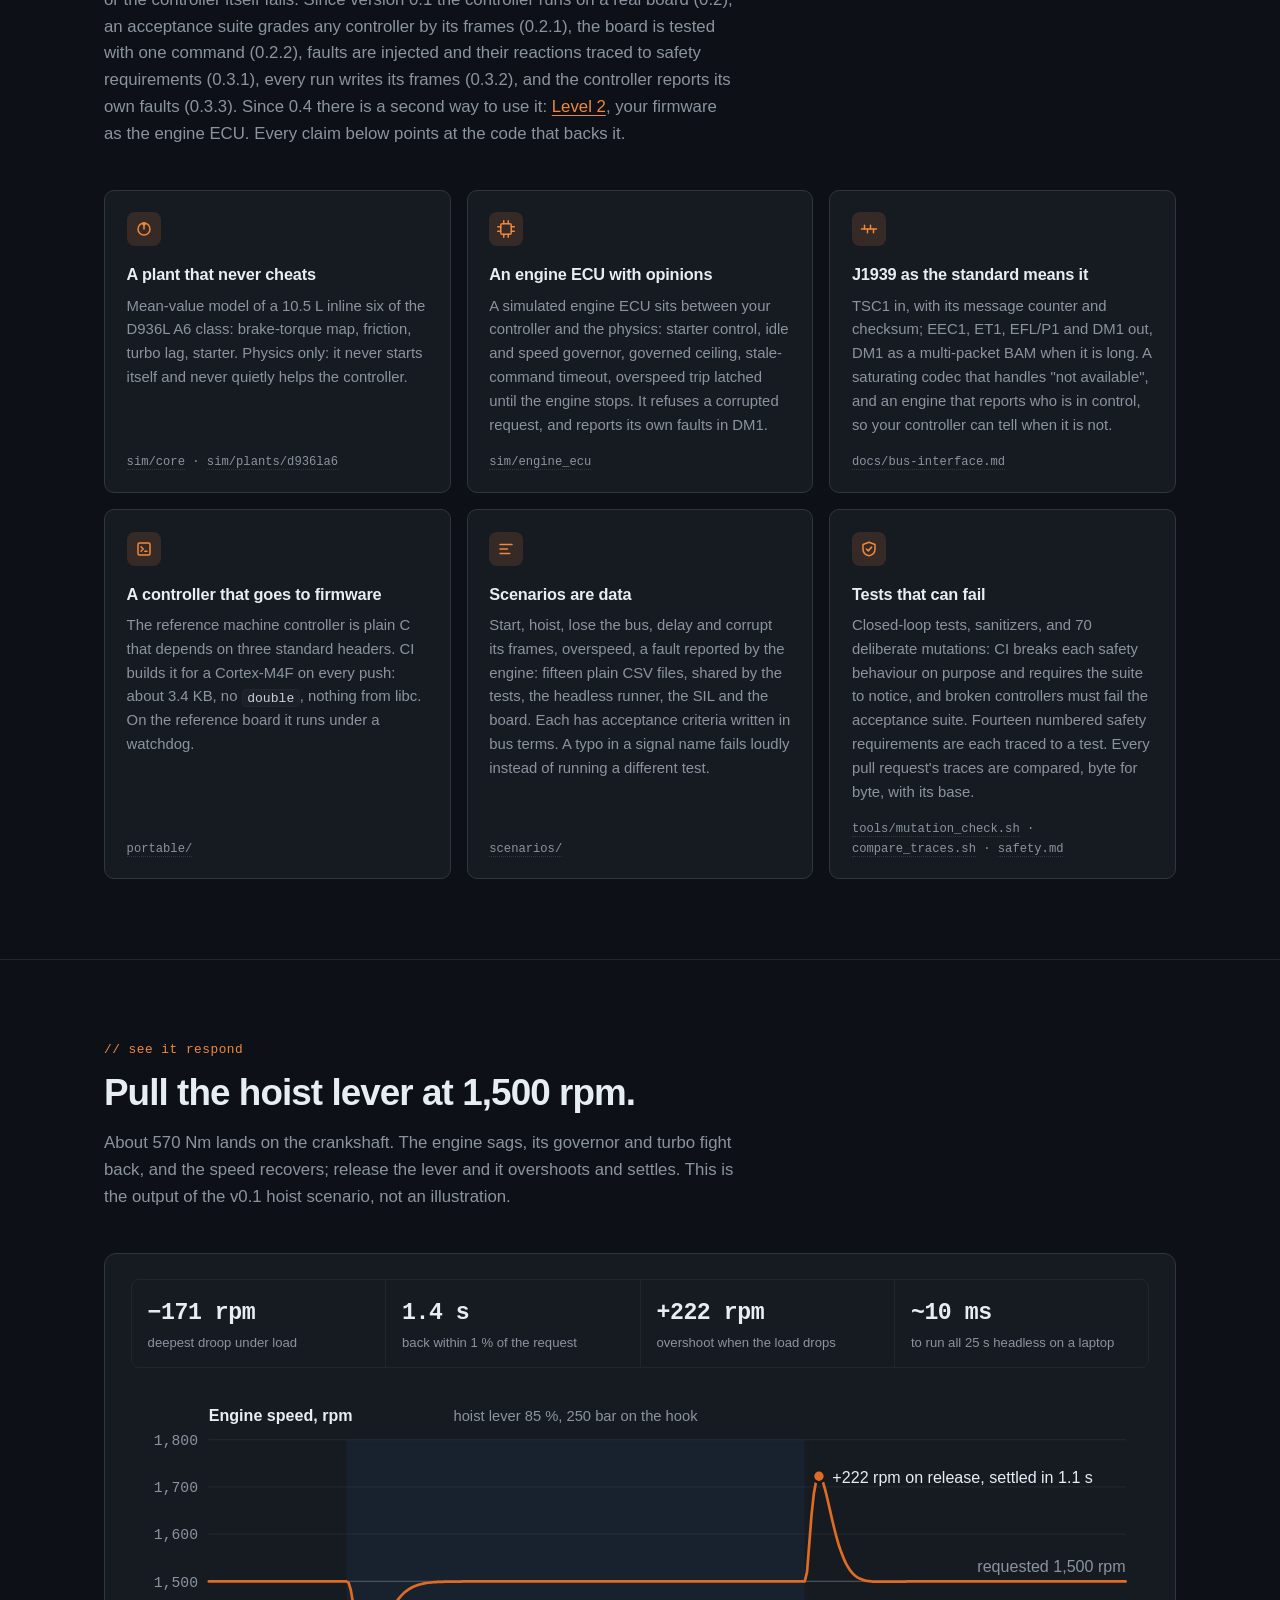
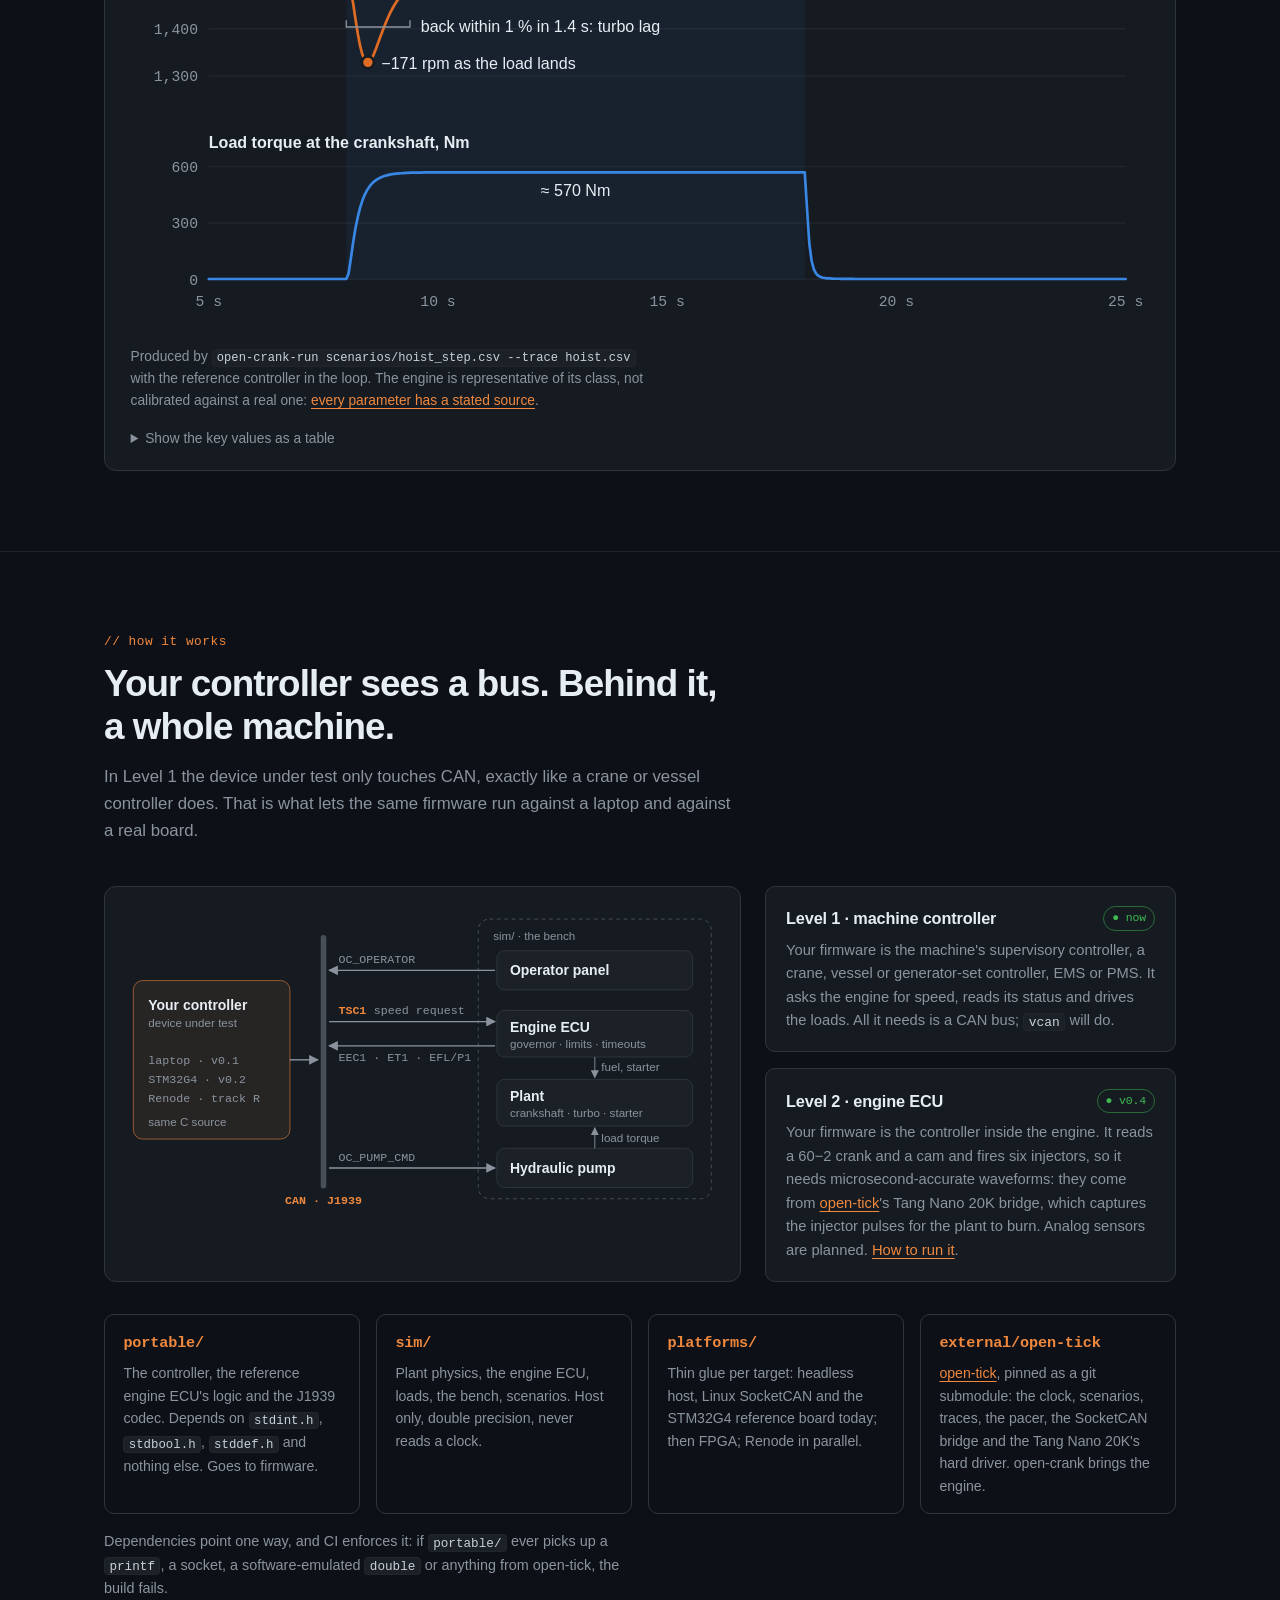
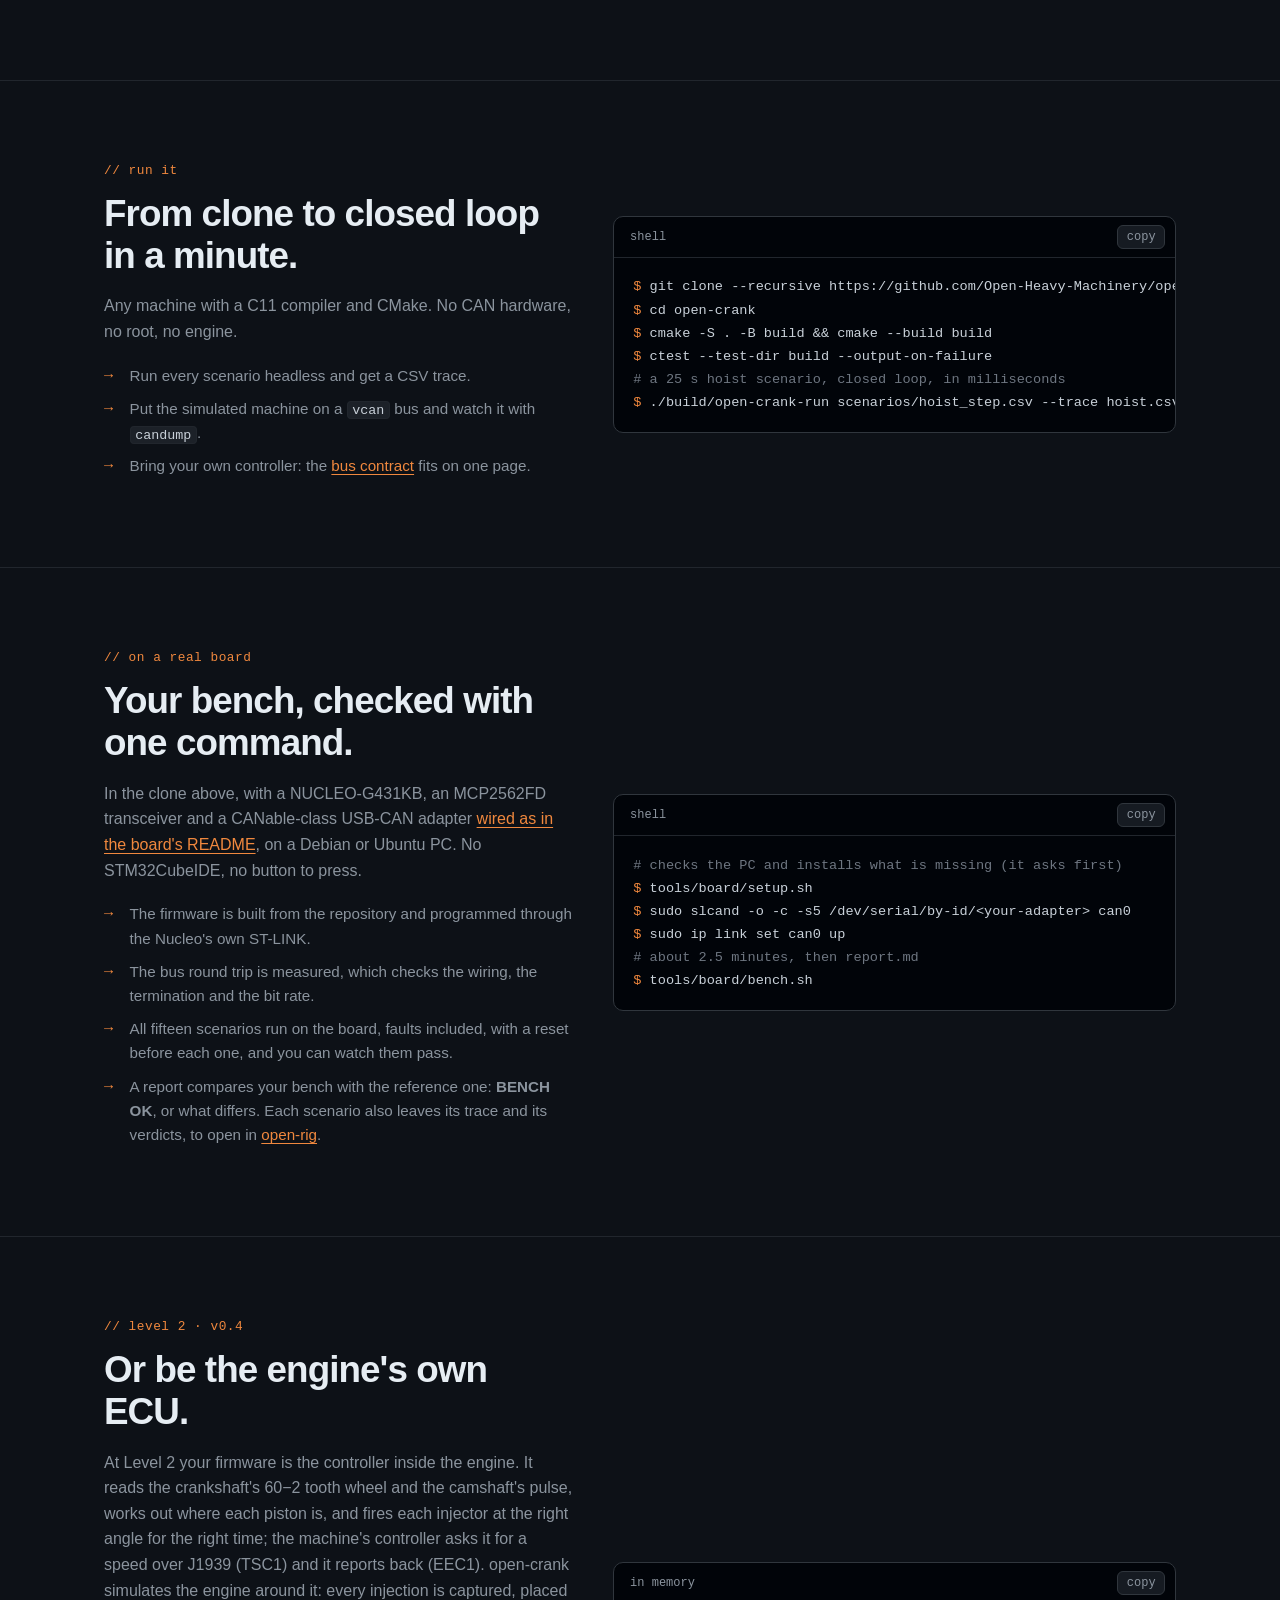
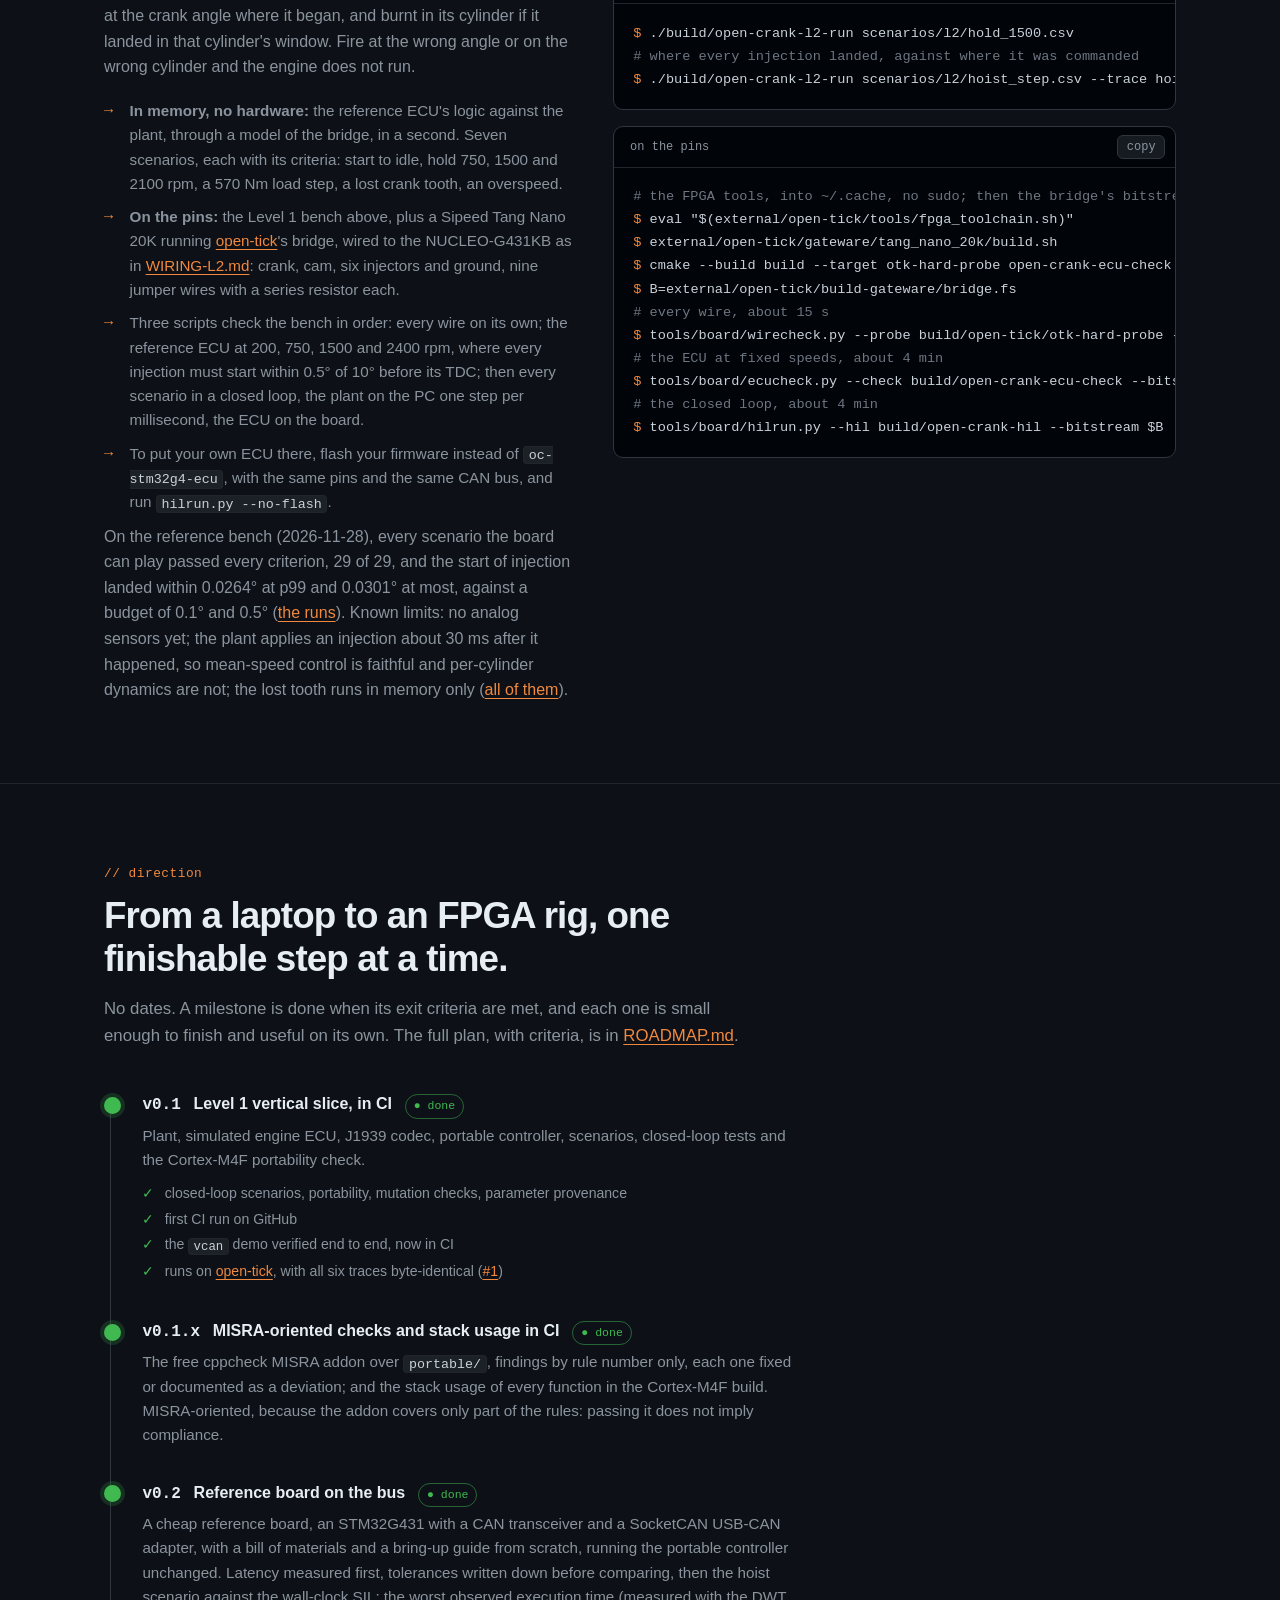
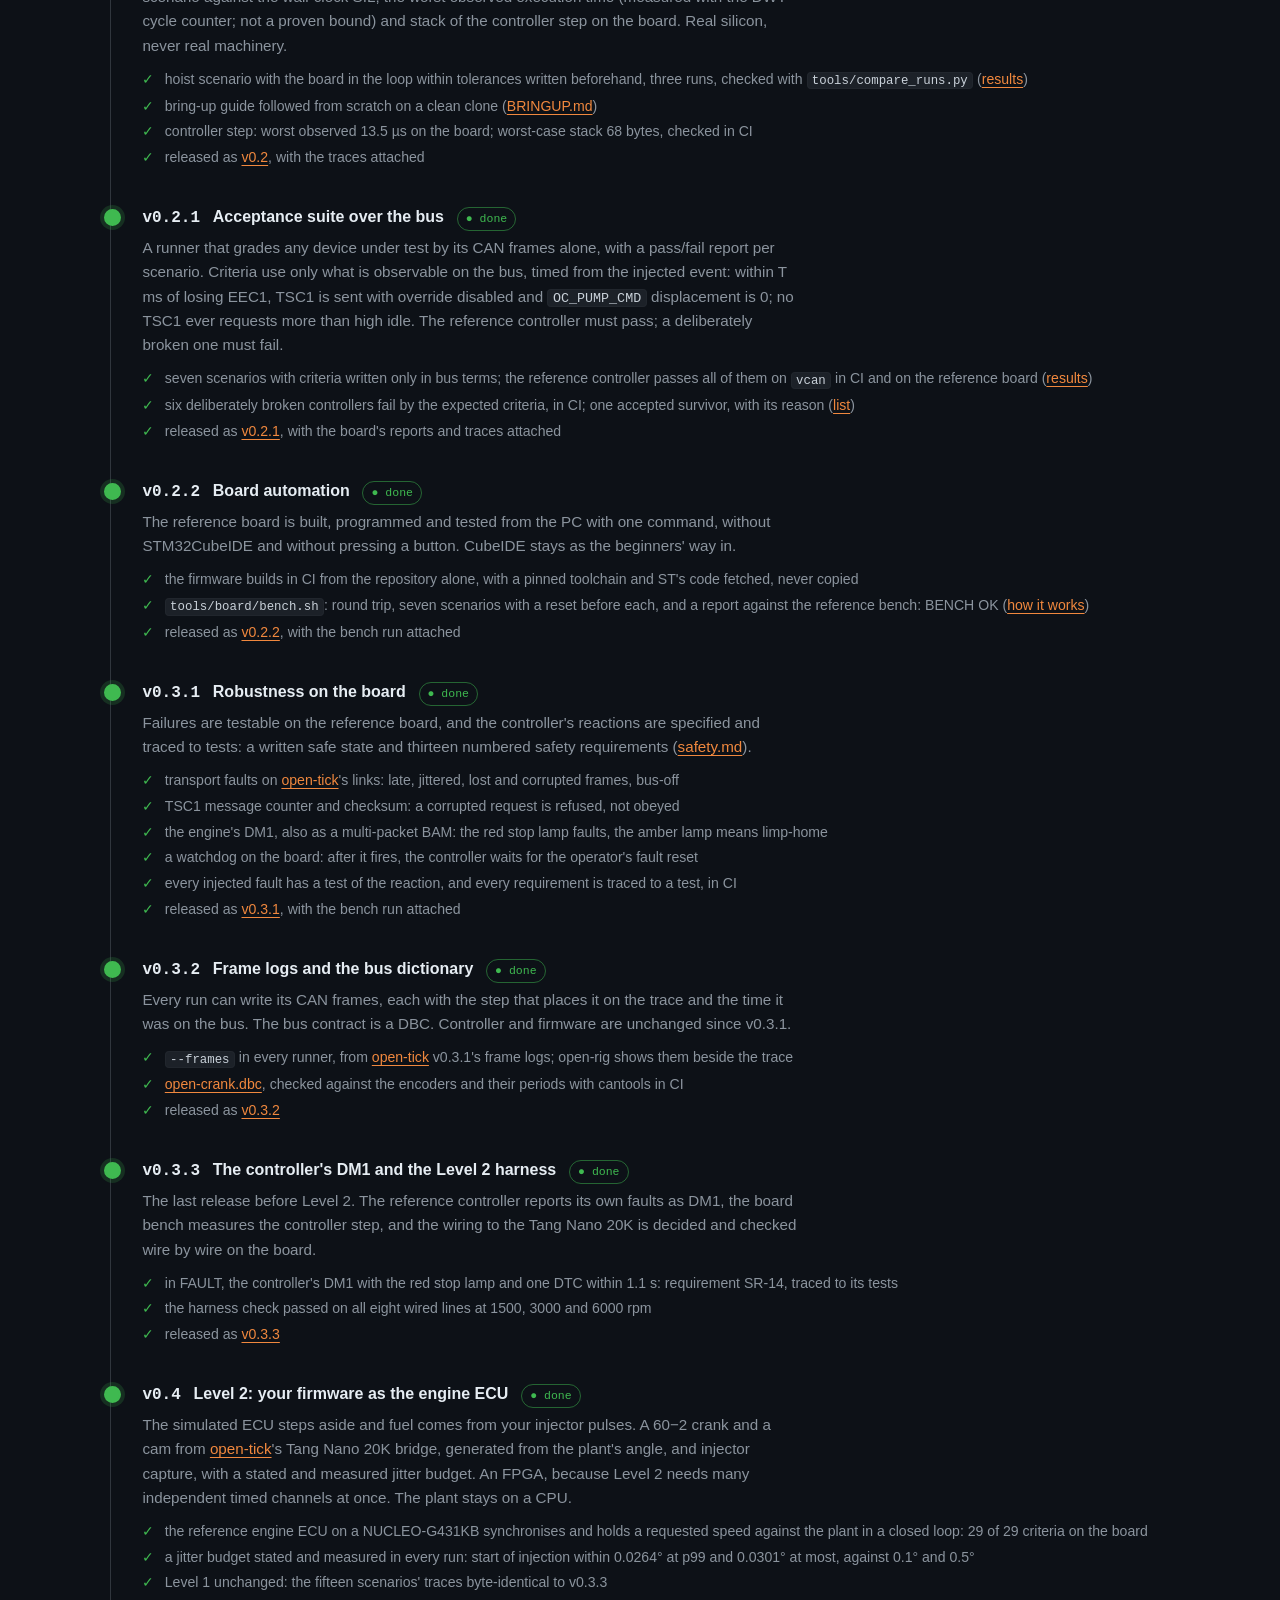
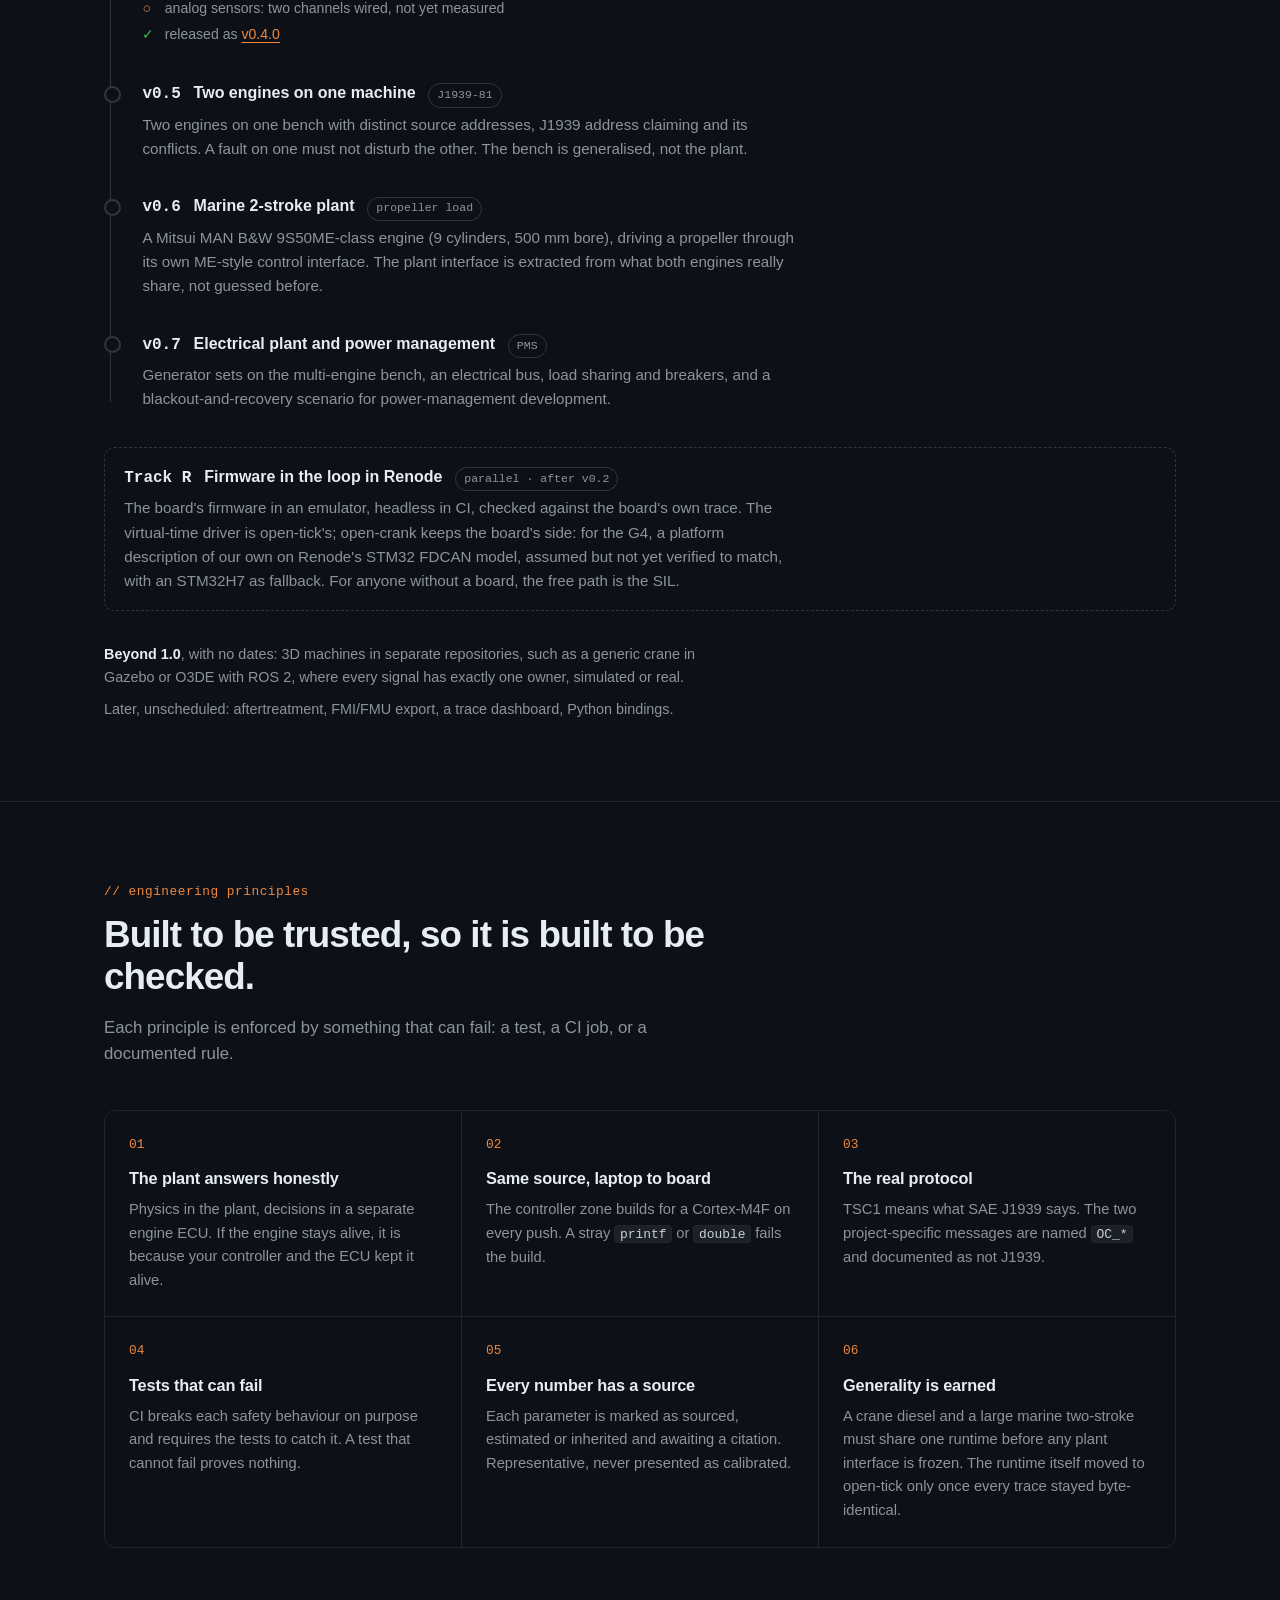
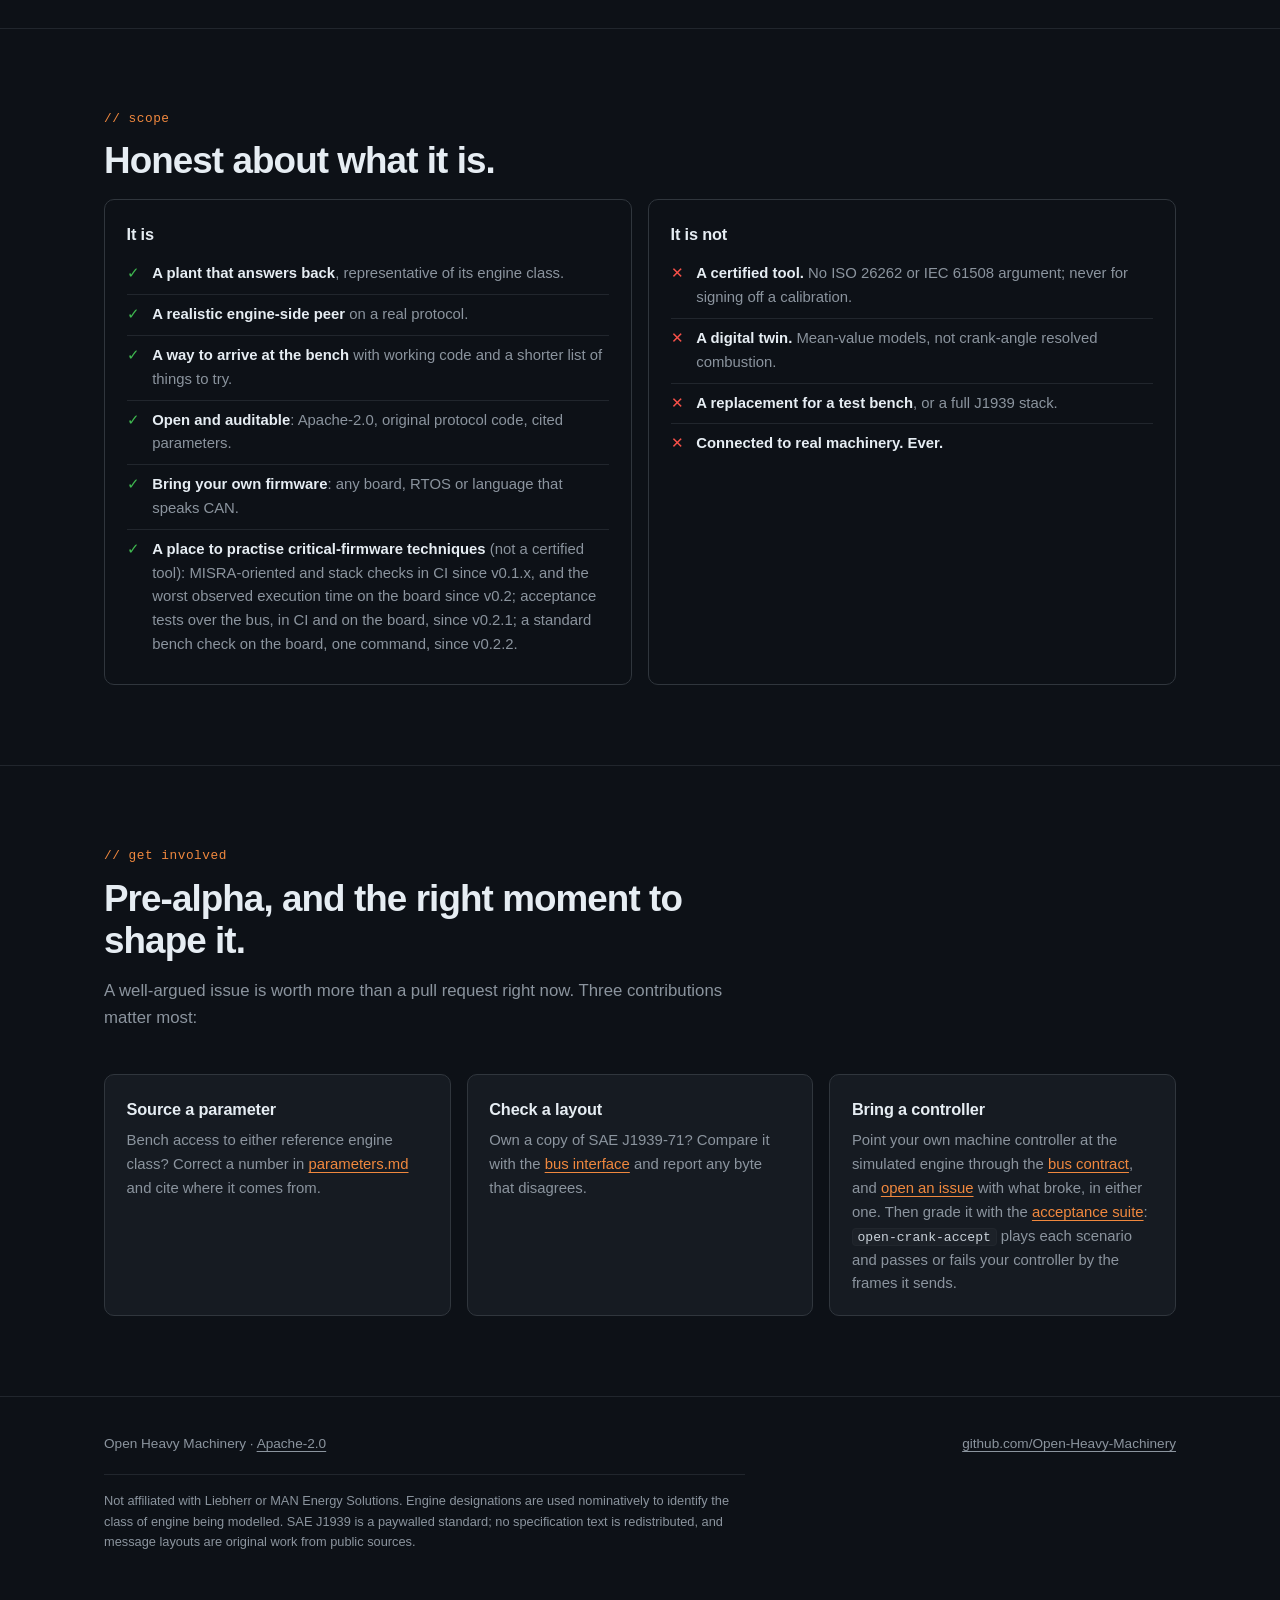
==== commit 20a2fded: "docs: open-tick v0.4.0 and open-crank v0.4.0, Level 2 and the bridge The home page, open-crank's and" ====
--- a/open-crank/index.html
+++ b/open-crank/index.html
@@ -18,7 +18,7 @@
   <meta property="og:image" content="https://open-heavy-machinery.github.io/open-crank/og-card.png">
   <meta property="og:image:width" content="1200">
   <meta property="og:image:height" content="630">
-  <meta property="og:image:alt" content="open-crank v0.3.2: engine speed recovering from a hydraulic load step, with a TSC1 and an EEC1 frame">
+  <meta property="og:image:alt" content="open-crank v0.4.0: engine speed through a hydraulic load step with the reference engine ECU on a real board, and where its injections landed">
   <meta name="twitter:card" content="summary_large_image">
 
   <link rel="stylesheet" href="../assets/site.css">
@@ -40,6 +40,7 @@
       <nav class="topnav" aria-label="Primary">
         <a href="#today">What runs</a>
         <a href="#how">How it works</a>
+        <a href="#level2">Level 2</a>
         <a href="#roadmap">Roadmap</a>
         <a class="gh" href="https://github.com/Open-Heavy-Machinery/open-crank">GitHub</a>
       </nav>
@@ -57,10 +58,10 @@
     <div class="hero" id="top">
       <div class="wrap">
         <div>
-          <div class="eyebrow"><span class="dot" aria-hidden="true"></span>open-crank · v0.3.2<span class="long"> · frame logs and the bus dictionary</span></div>
+          <div class="eyebrow"><span class="dot" aria-hidden="true"></span>open-crank · v0.4.0<span class="long"> · Level 2, your firmware as the engine ECU</span></div>
           <h1>A heavy-duty diesel that <em>answers back.</em></h1>
           <p class="lede">
-            Connect your own firmware over <strong>J1939</strong> and practise against an engine you could never keep at home. <strong>open-crank</strong> simulates the engine, its ECU and its hydraulic load: develop, test and break your controller on a laptop, in CI and on a cheap STM32G431 board today. No engine required.
+            Connect your own firmware over <strong>J1939</strong> and practise against an engine you could never keep at home. <strong>open-crank</strong> simulates the engine, its ECU and its hydraulic load: develop, test and break your controller on a laptop, in CI and on a cheap STM32G431 board today. Or be the engine's own ECU: since v0.4 your firmware can read the crank and cam and fire the injectors. No engine required.
           </p>
           <div class="cta">
             <a class="btn primary" href="https://github.com/Open-Heavy-Machinery/open-crank">
@@ -106,9 +107,9 @@
 
     <section id="today" aria-labelledby="today-h">
       <div class="wrap">
-        <div class="kicker">// what runs today · v0.3.2</div>
+        <div class="kicker">// what runs today · v0.4.0</div>
         <h2 id="today-h">A complete control loop, on the bus, in CI.</h2>
-        <p class="intro">A Level 1 machine: a controller asks a simulated engine for speed over J1939 while a hydraulic hoist loads it, and tests prove what happens, also when the bus, the engine or the controller itself fails. Since version 0.1 the controller runs on a real board (0.2), an acceptance suite grades any controller by its frames (0.2.1), the board is tested with one command (0.2.2), and faults are injected and their reactions traced to safety requirements (0.3.1). Every claim below points at the code that backs it.</p>
+        <p class="intro">A Level 1 machine: a controller asks a simulated engine for speed over J1939 while a hydraulic hoist loads it, and tests prove what happens, also when the bus, the engine or the controller itself fails. Since version 0.1 the controller runs on a real board (0.2), an acceptance suite grades any controller by its frames (0.2.1), the board is tested with one command (0.2.2), faults are injected and their reactions traced to safety requirements (0.3.1), every run writes its frames (0.3.2), and the controller reports its own faults (0.3.3). Since 0.4 there is a second way to use it: <a href="#level2">Level 2</a>, your firmware as the engine ECU. Every claim below points at the code that backs it.</p>
         <div class="grid">
           <article class="card">
             <div class="ico" aria-hidden="true"><svg width="18" height="18" viewBox="0 0 24 24" fill="none" stroke="currentColor" stroke-width="2" stroke-linecap="round"><circle cx="12" cy="12" r="8"/><path d="M12 12V5"/><circle cx="12" cy="5" r="1.5" fill="currentColor"/></svg></div>
@@ -143,7 +144,7 @@
           <article class="card">
             <div class="ico" aria-hidden="true"><svg width="18" height="18" viewBox="0 0 24 24" fill="none" stroke="currentColor" stroke-width="2" stroke-linecap="round" stroke-linejoin="round"><path d="M12 3l8 3v6c0 4.5-3.4 8-8 9-4.6-1-8-4.5-8-9V6z"/><path d="M8.5 12l2.5 2.5 4.5-5"/></svg></div>
             <h3>Tests that can fail</h3>
-            <p>Closed-loop tests, sanitizers, and 32 deliberate mutations: CI breaks each safety behaviour on purpose and requires the suite to notice, and broken controllers must fail the acceptance suite. Thirteen numbered safety requirements are each traced to a test. Every pull request's traces are compared, byte for byte, with its base.</p>
+            <p>Closed-loop tests, sanitizers, and 70 deliberate mutations: CI breaks each safety behaviour on purpose and requires the suite to notice, and broken controllers must fail the acceptance suite. Fourteen numbered safety requirements are each traced to a test. Every pull request's traces are compared, byte for byte, with its base.</p>
             <div class="where"><a href="https://github.com/Open-Heavy-Machinery/open-crank/blob/main/tools/mutation_check.sh">tools/mutation_check.sh</a> · <a href="https://github.com/Open-Heavy-Machinery/open-crank/blob/main/tools/compare_traces.sh">compare_traces.sh</a> · <a href="https://github.com/Open-Heavy-Machinery/open-crank/blob/main/docs/safety.md">safety.md</a></div>
           </article>
         </div>
@@ -294,16 +295,16 @@
               <p>Your firmware is the machine's supervisory controller, a crane, vessel or generator-set controller, EMS or PMS. It asks the engine for speed, reads its status and drives the loads. All it needs is a CAN bus; <code>vcan</code> will do.</p>
             </div>
             <div class="level">
-              <h3>Level 2 · engine ECU <span class="chip">v0.4</span></h3>
-              <p>Your firmware is the controller inside the engine. It reads crank and cam signals and sensors and commands fuel, so it needs microsecond-accurate waveforms: they will come from <a href="../open-tick/">open-tick</a>'s Tang Nano 20K bridge.</p>
+              <h3>Level 2 · engine ECU <span class="chip now">v0.4</span></h3>
+              <p>Your firmware is the controller inside the engine. It reads a 60−2 crank and a cam and fires six injectors, so it needs microsecond-accurate waveforms: they come from <a href="../open-tick/">open-tick</a>'s Tang Nano 20K bridge, which captures the injector pulses for the plant to burn. Analog sensors are planned. <a href="#level2">How to run it</a>.</p>
             </div>
           </div>
         </div>
         <div class="zones">
-          <div class="zone"><h3>portable/</h3><p>The controller and the J1939 codec. Depends on <code>stdint.h</code>, <code>stdbool.h</code>, <code>stddef.h</code> and nothing else. Goes to firmware.</p></div>
+          <div class="zone"><h3>portable/</h3><p>The controller, the reference engine ECU's logic and the J1939 codec. Depends on <code>stdint.h</code>, <code>stdbool.h</code>, <code>stddef.h</code> and nothing else. Goes to firmware.</p></div>
           <div class="zone"><h3>sim/</h3><p>Plant physics, the engine ECU, loads, the bench, scenarios. Host only, double precision, never reads a clock.</p></div>
           <div class="zone"><h3>platforms/</h3><p>Thin glue per target: headless host, Linux SocketCAN and the STM32G4 reference board today; then FPGA; Renode in parallel.</p></div>
-          <div class="zone"><h3>external/open-tick</h3><p><a href="../open-tick/">open-tick</a>, pinned as a git submodule: the clock, scenarios, traces, the pacer and the SocketCAN bridge. open-crank brings the engine.</p></div>
+          <div class="zone"><h3>external/open-tick</h3><p><a href="../open-tick/">open-tick</a>, pinned as a git submodule: the clock, scenarios, traces, the pacer, the SocketCAN bridge and the Tang Nano 20K's hard driver. open-crank brings the engine.</p></div>
         </div>
         <p class="zone-rule">Dependencies point one way, and CI enforces it: if <code>portable/</code> ever picks up a <code>printf</code>, a socket, a software-emulated <code>double</code> or anything from open-tick, the build fails.</p>
       </div>
@@ -358,6 +359,45 @@
       </div>
     </section>
 
+    <section id="level2" aria-labelledby="level2-h">
+      <div class="wrap start">
+        <div>
+          <div class="kicker">// level 2 · v0.4</div>
+          <h2 id="level2-h">Or be the engine's own ECU.</h2>
+          <p>At Level 2 your firmware is the controller inside the engine. It reads the crankshaft's 60−2 tooth wheel and the camshaft's pulse, works out where each piston is, and fires each injector at the right angle for the right time; the machine's controller asks it for a speed over J1939 (TSC1) and it reports back (EEC1). open-crank simulates the engine around it: every injection is captured, placed at the crank angle where it began, and burnt in its cylinder if it landed in that cylinder's window. Fire at the wrong angle or on the wrong cylinder and the engine does not run.</p>
+          <ul class="checklist">
+            <li><strong>In memory, no hardware:</strong> the reference ECU's logic against the plant, through a model of the bridge, in a second. Seven scenarios, each with its criteria: start to idle, hold 750, 1500 and 2100 rpm, a 570 Nm load step, a lost crank tooth, an overspeed.</li>
+            <li><strong>On the pins:</strong> the Level 1 bench above, plus a Sipeed Tang Nano 20K running <a href="../open-tick/">open-tick</a>'s bridge, wired to the NUCLEO-G431KB as in <a href="https://github.com/Open-Heavy-Machinery/open-crank/blob/main/platforms/stm32g4/WIRING-L2.md">WIRING-L2.md</a>: crank, cam, six injectors and ground, nine jumper wires with a series resistor each.</li>
+            <li>Three scripts check the bench in order: every wire on its own; the reference ECU at 200, 750, 1500 and 2400 rpm, where every injection must start within 0.5° of 10° before its TDC; then every scenario in a closed loop, the plant on the PC one step per millisecond, the ECU on the board.</li>
+            <li>To put your own ECU there, flash your firmware instead of <code>oc-stm32g4-ecu</code>, with the same pins and the same CAN bus, and run <code>hilrun.py --no-flash</code>.</li>
+          </ul>
+          <p>On the reference bench (2026-11-28), every scenario the board can play passed every criterion, 29 of 29, and the start of injection landed within 0.0264° at p99 and 0.0301° at most, against a budget of 0.1° and 0.5° (<a href="https://github.com/Open-Heavy-Machinery/open-crank/tree/main/docs/measurements/2026-11-28-hil">the runs</a>). Known limits: no analog sensors yet; the plant applies an injection about 30 ms after it happened, so mean-speed control is faithful and per-cylinder dynamics are not; the lost tooth runs in memory only (<a href="https://github.com/Open-Heavy-Machinery/open-crank/releases/tag/v0.4.0">all of them</a>).</p>
+        </div>
+        <div>
+          <div class="code">
+            <div class="code-bar"><span>in memory</span><button class="copy" type="button" data-copy="l2mem">copy</button></div>
+<pre id="l2mem"><span class="p">$ </span>./build/open-crank-l2-run scenarios/l2/hold_1500.csv
+<span class="c"># where every injection landed, against where it was commanded</span>
+<span class="p">$ </span>./build/open-crank-l2-run scenarios/l2/hoist_step.csv --trace hoist_l2.csv --jitter hoist_l2.jitter.csv</pre>
+          </div>
+          <div class="code" style="margin-top: 1rem">
+            <div class="code-bar"><span>on the pins</span><button class="copy" type="button" data-copy="l2pins">copy</button></div>
+<pre id="l2pins"><span class="c"># the FPGA tools, into ~/.cache, no sudo; then the bridge's bitstream</span>
+<span class="p">$ </span>eval "$(external/open-tick/tools/fpga_toolchain.sh)"
+<span class="p">$ </span>external/open-tick/gateware/tang_nano_20k/build.sh
+<span class="p">$ </span>cmake --build build --target otk-hard-probe open-crank-ecu-check open-crank-hil
+<span class="p">$ </span>B=external/open-tick/build-gateware/bridge.fs
+<span class="c"># every wire, about 15 s</span>
+<span class="p">$ </span>tools/board/wirecheck.py --probe build/open-tick/otk-hard-probe --bitstream $B
+<span class="c"># the ECU at fixed speeds, about 4 min</span>
+<span class="p">$ </span>tools/board/ecucheck.py --check build/open-crank-ecu-check --bitstream $B
+<span class="c"># the closed loop, about 4 min</span>
+<span class="p">$ </span>tools/board/hilrun.py --hil build/open-crank-hil --bitstream $B</pre>
+          </div>
+        </div>
+      </div>
+    </section>
+
     <section id="roadmap" aria-labelledby="roadmap-h">
       <div class="wrap">
         <div class="kicker">// direction</div>
@@ -427,9 +467,25 @@
               <li class="done">released as <a href="https://github.com/Open-Heavy-Machinery/open-crank/releases/tag/v0.3.2">v0.3.2</a></li>
             </ul>
           </li>
-          <li>
-            <div class="tl-head"><span class="tl-ver">v0.4</span><span class="tl-title">Level 2: your firmware as the engine ECU</span><span class="chip">Tang Nano 20K · open-tick</span></div>
-            <p>The simulated ECU steps aside and fuel comes from your injector pulses. 60-2 crank and cam waveforms, analog sensors and injector capture from <a href="../open-tick/">open-tick</a>'s Tang Nano 20K bridge, with a stated and measured jitter budget. An FPGA, because Level 2 needs many independent timed channels at once. The plant stays on a CPU.</p>
+          <li class="done">
+            <div class="tl-head"><span class="tl-ver">v0.3.3</span><span class="tl-title">The controller's DM1 and the Level 2 harness</span><span class="chip now">done</span></div>
+            <p>The last release before Level 2. The reference controller reports its own faults as DM1, the board bench measures the controller step, and the wiring to the Tang Nano 20K is decided and checked wire by wire on the board.</p>
+            <ul class="pending">
+              <li class="done">in FAULT, the controller's DM1 with the red stop lamp and one DTC within 1.1 s: requirement SR-14, traced to its tests</li>
+              <li class="done">the harness check passed on all eight wired lines at 1500, 3000 and 6000 rpm</li>
+              <li class="done">released as <a href="https://github.com/Open-Heavy-Machinery/open-crank/releases/tag/v0.3.3">v0.3.3</a></li>
+            </ul>
+          </li>
+          <li class="done">
+            <div class="tl-head"><span class="tl-ver">v0.4</span><span class="tl-title">Level 2: your firmware as the engine ECU</span><span class="chip now">done</span></div>
+            <p>The simulated ECU steps aside and fuel comes from your injector pulses. A 60−2 crank and a cam from <a href="../open-tick/">open-tick</a>'s Tang Nano 20K bridge, generated from the plant's angle, and injector capture, with a stated and measured jitter budget. An FPGA, because Level 2 needs many independent timed channels at once. The plant stays on a CPU.</p>
+            <ul class="pending">
+              <li class="done">the reference engine ECU on a NUCLEO-G431KB synchronises and holds a requested speed against the plant in a closed loop: 29 of 29 criteria on the board</li>
+              <li class="done">a jitter budget stated and measured in every run: start of injection within 0.0264° at p99 and 0.0301° at most, against 0.1° and 0.5°</li>
+              <li class="done">Level 1 unchanged: the fifteen scenarios' traces byte-identical to v0.3.3</li>
+              <li>analog sensors: two channels wired, not yet measured</li>
+              <li class="done">released as <a href="https://github.com/Open-Heavy-Machinery/open-crank/releases/tag/v0.4.0">v0.4.0</a></li>
+            </ul>
           </li>
           <li>
             <div class="tl-head"><span class="tl-ver">v0.5</span><span class="tl-title">Two engines on one machine</span><span class="chip">J1939-81</span></div>
